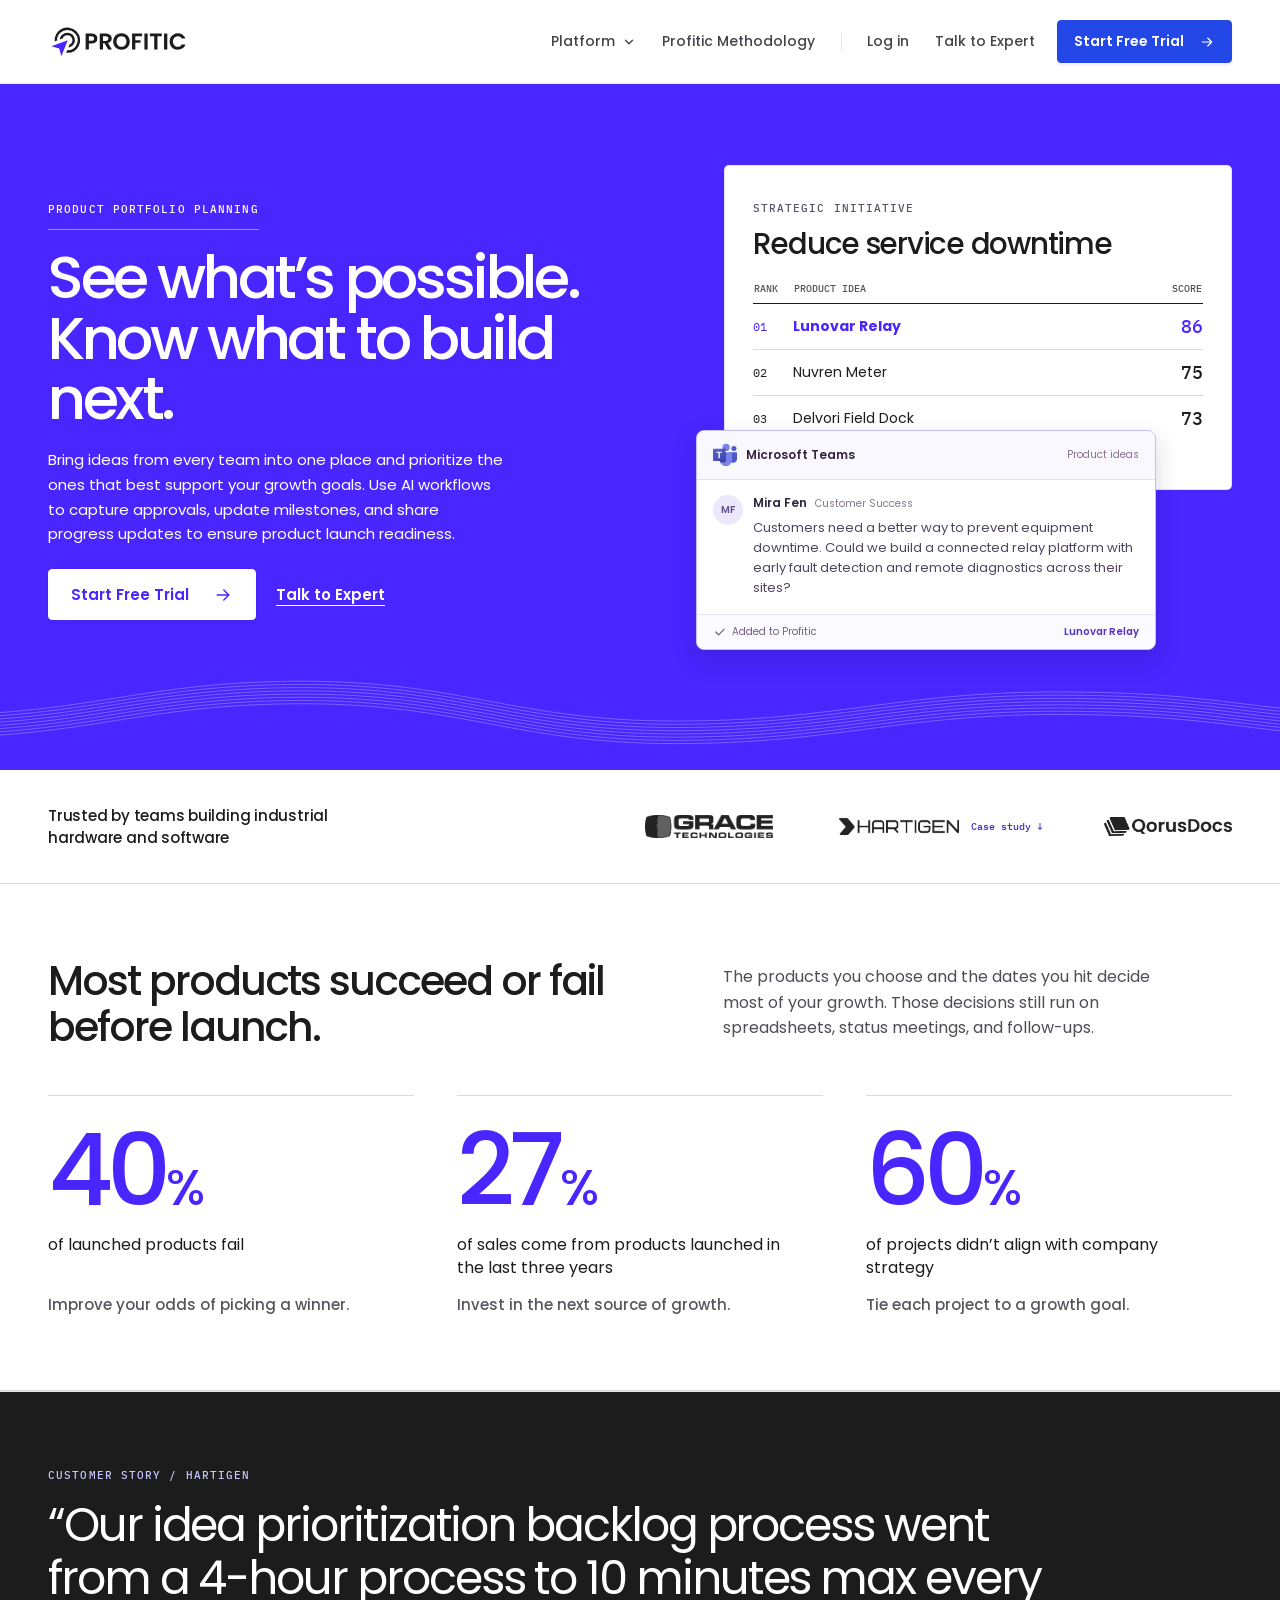
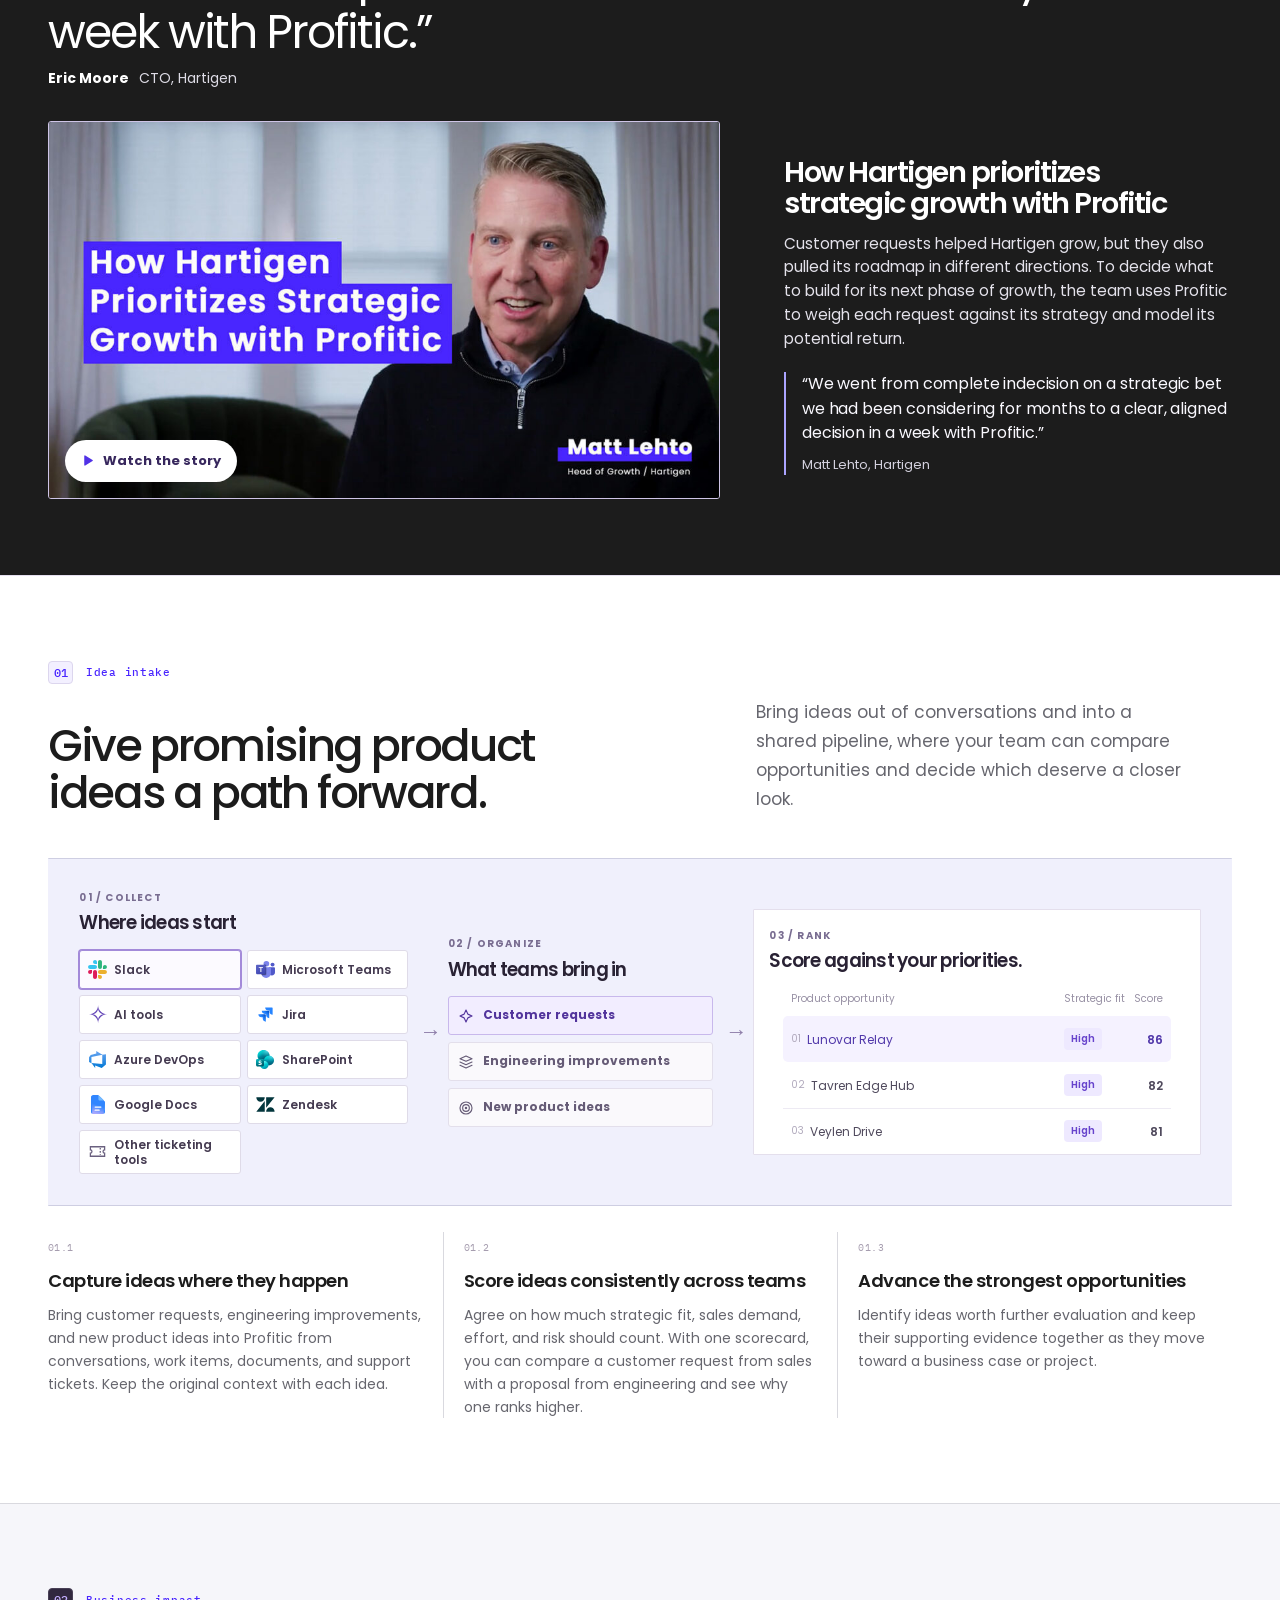
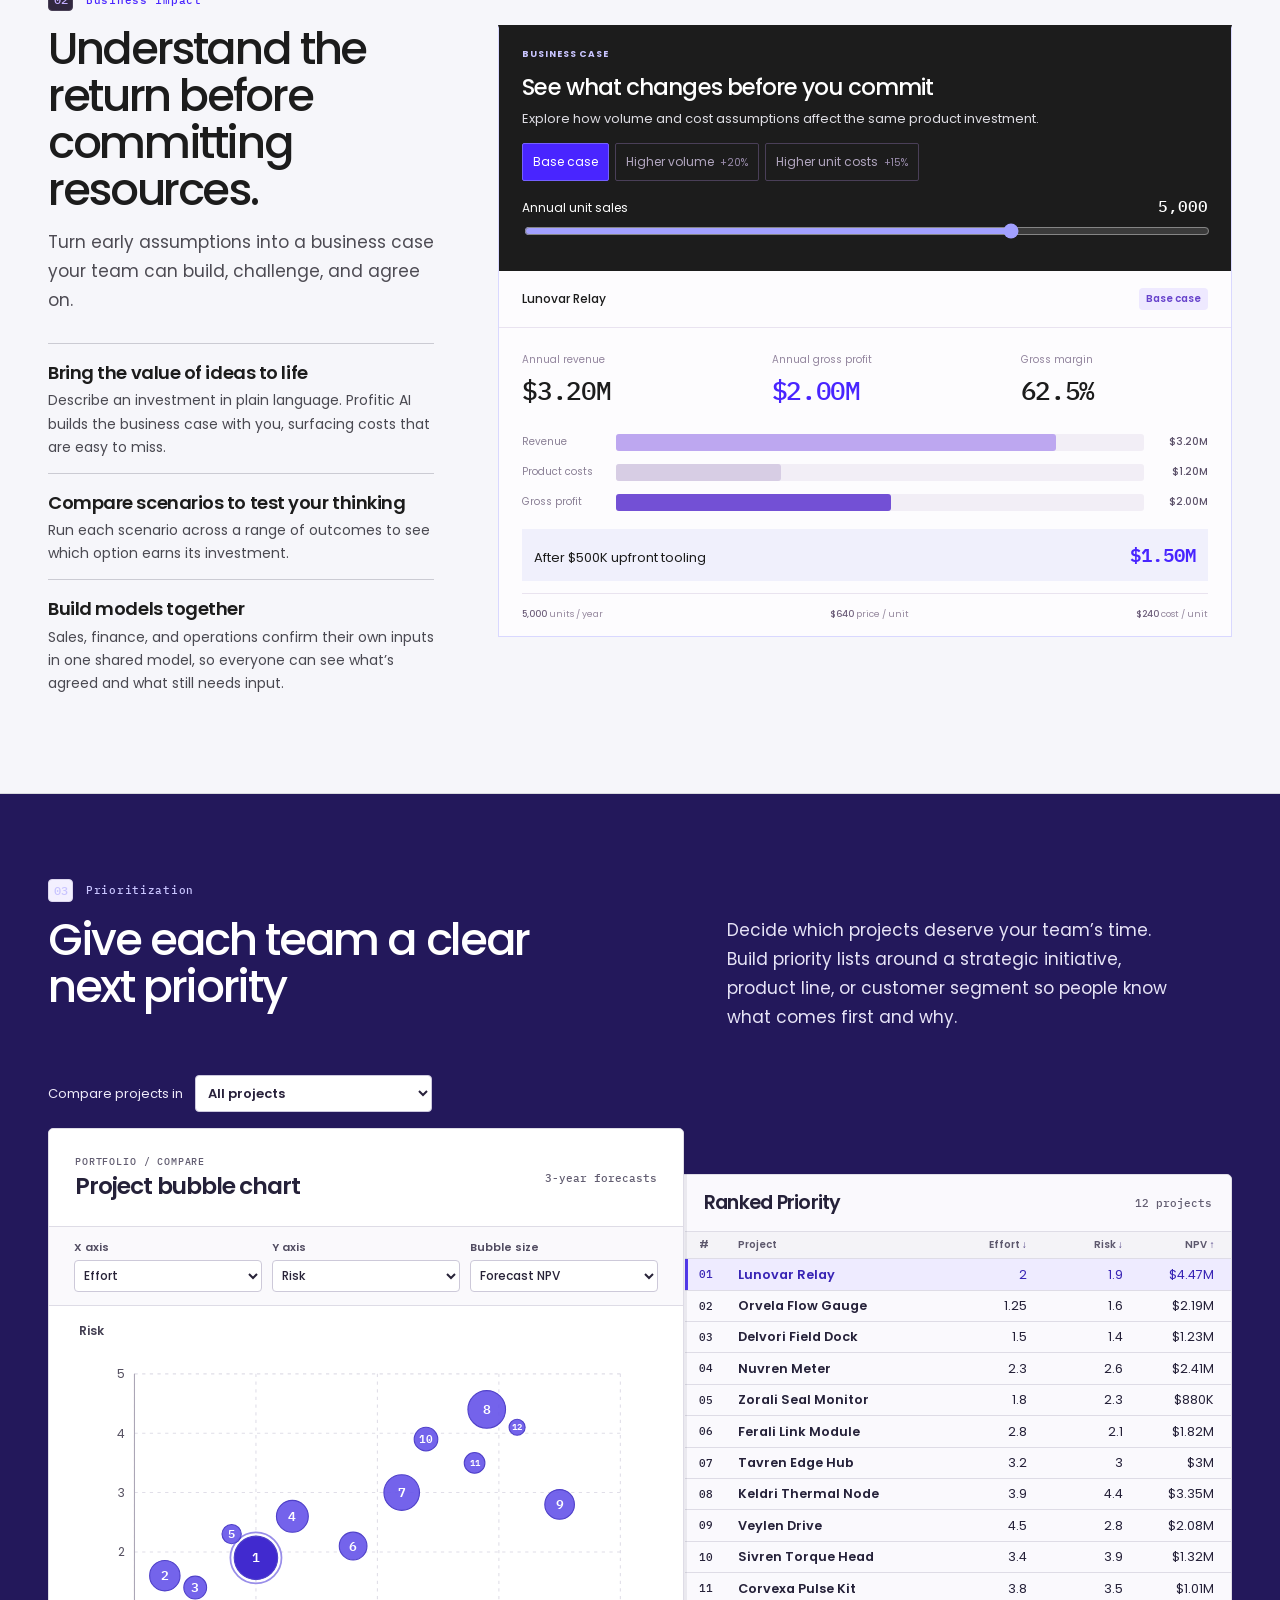
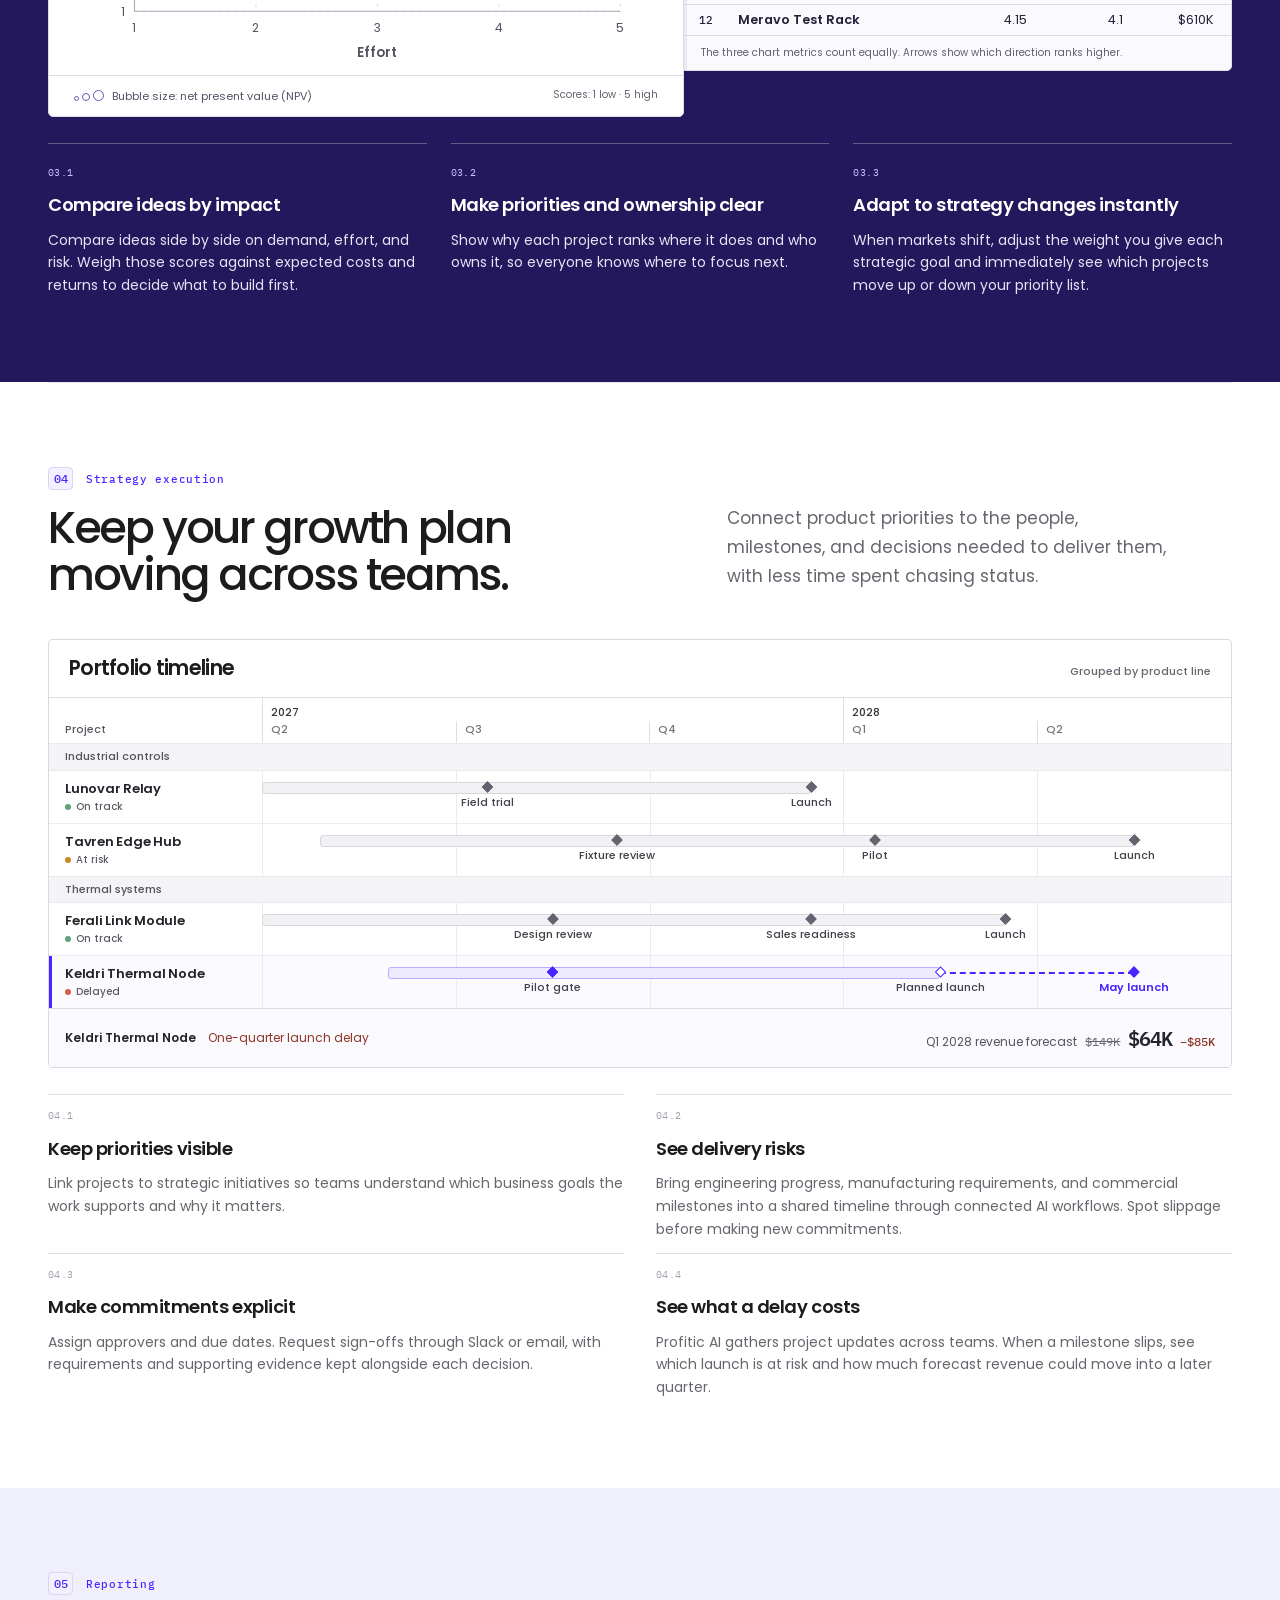
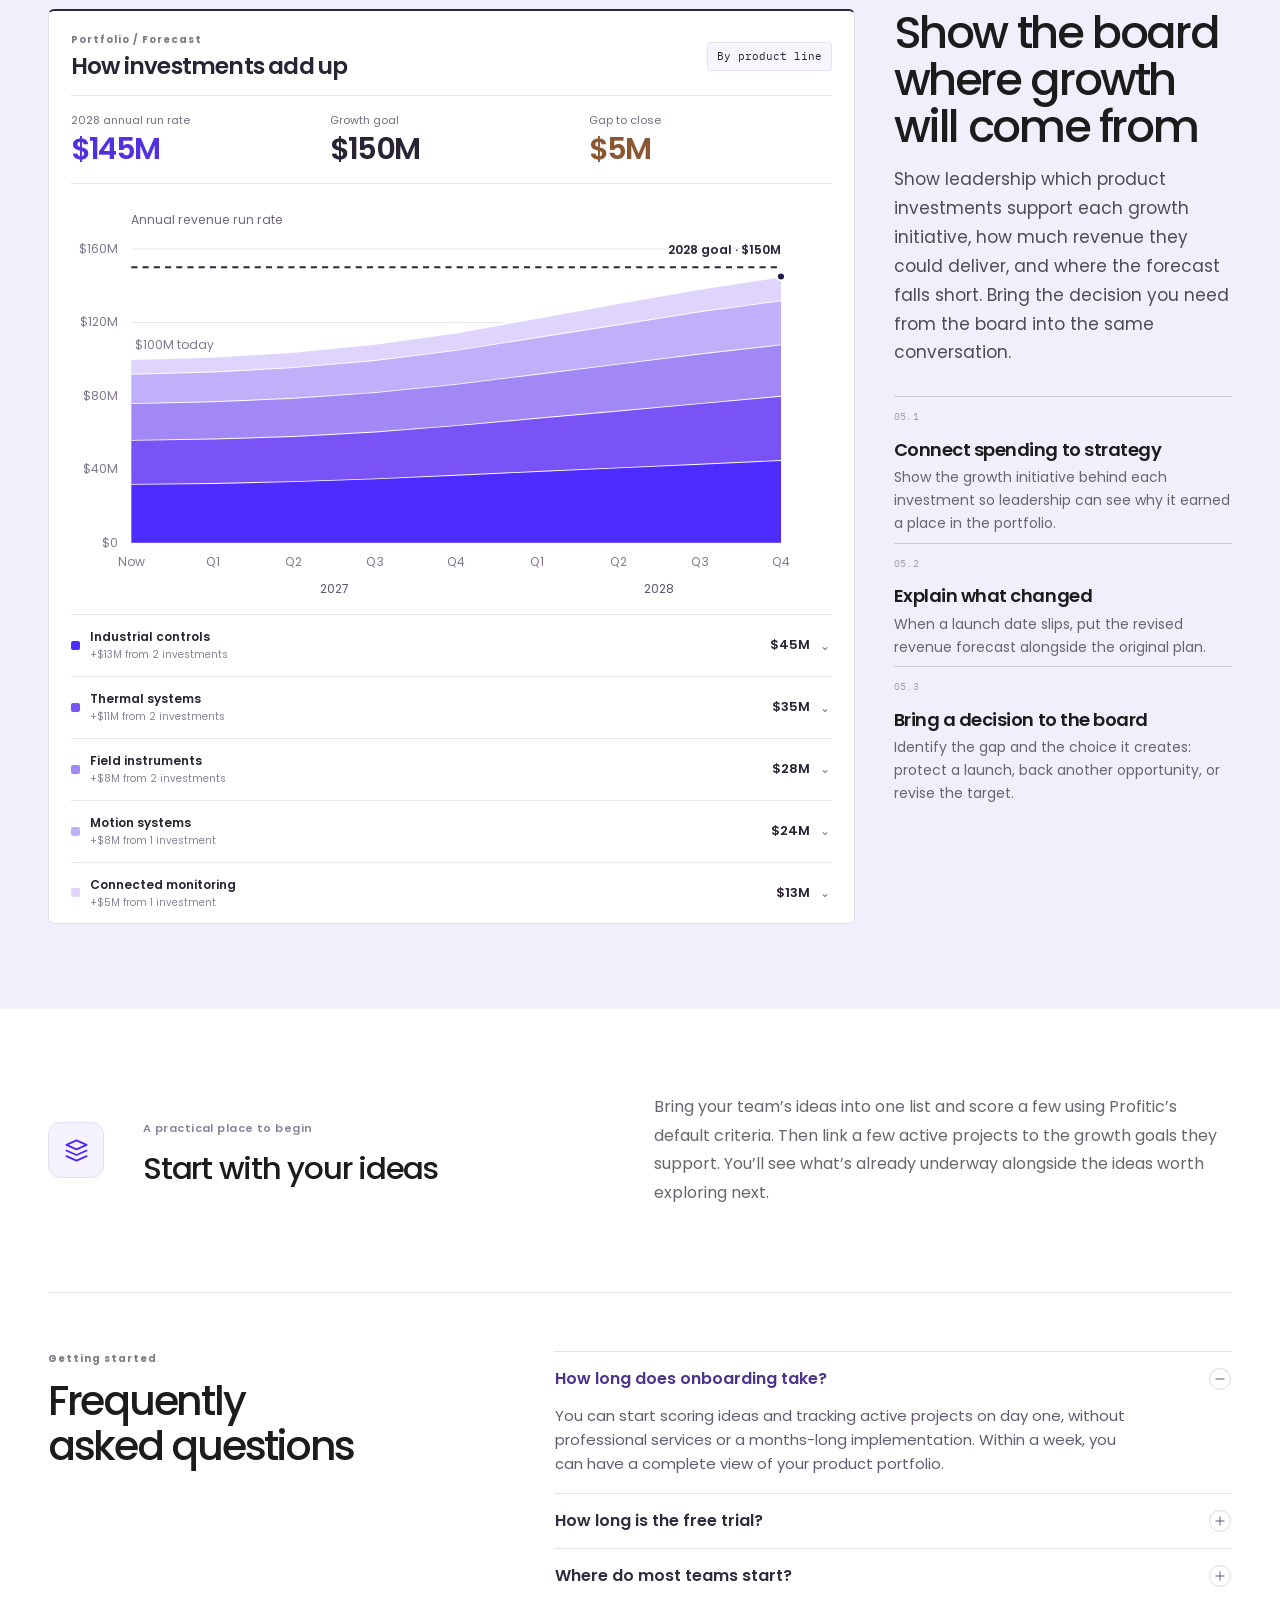
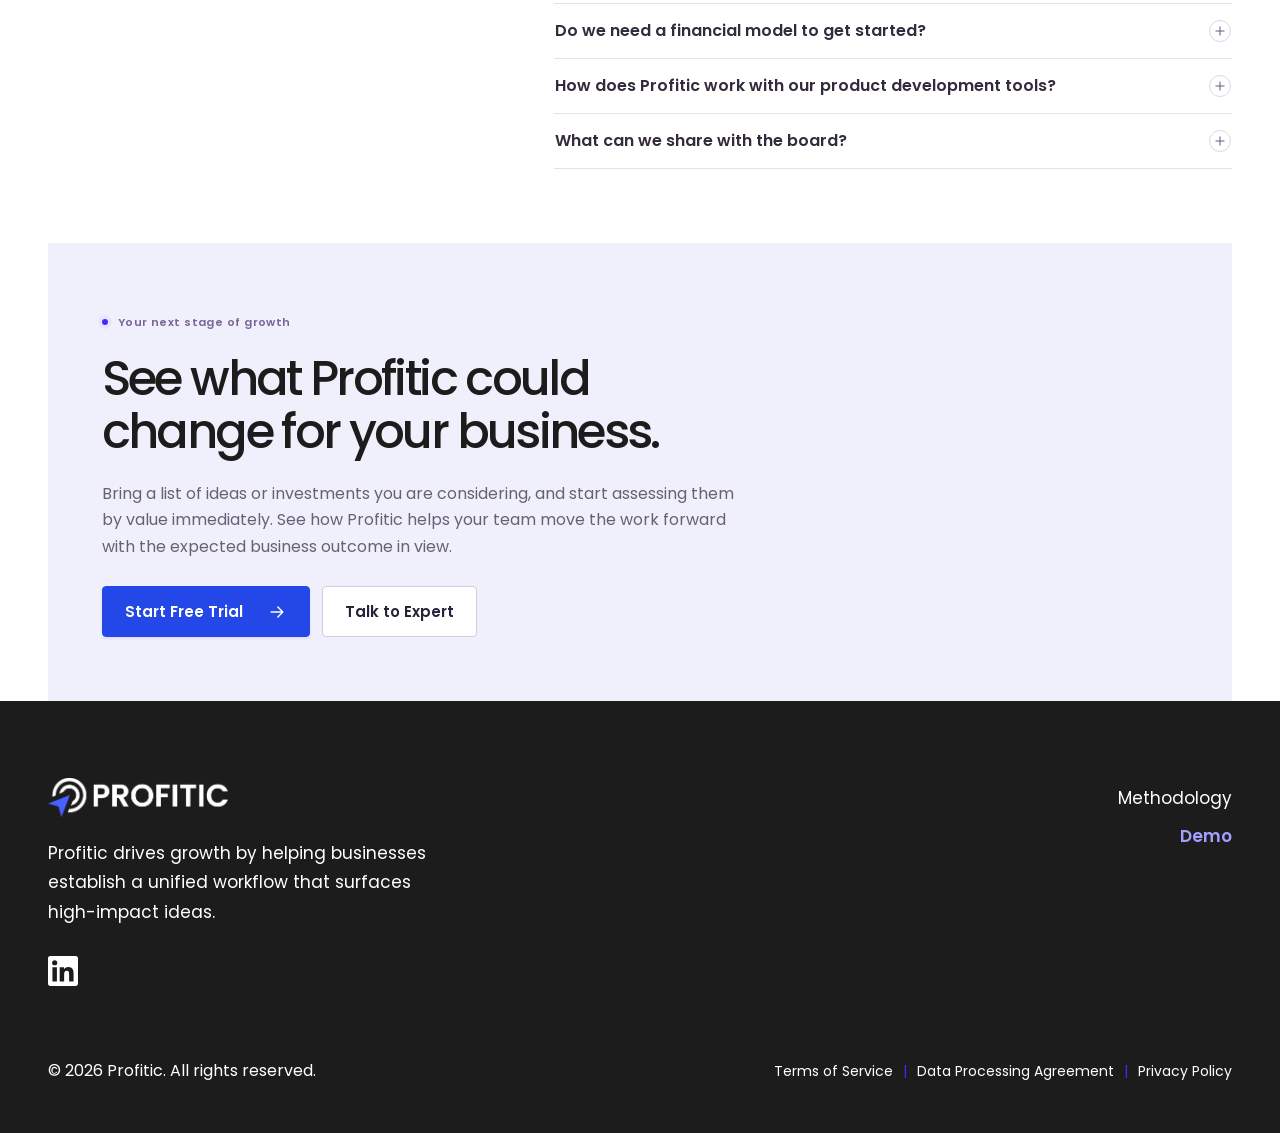
==== index.html @ f6b6a2c7 "Initial commit" ====
<!doctype html>
<html lang="en">
<head>
<meta charset="utf-8">
<script>document.documentElement.classList.add("js")</script>
<meta name="viewport" content="width=device-width, initial-scale=1">
<meta name="theme-color" content="#4925ff">
<title>Profitic — Turn product strategy into profitable growth</title>
<meta name="description" content="Make your product operations self-driving so you can focus on growth. Connect ideas, financial decisions, and execution with Profitic.">
<link rel="canonical" href="https://profitic.com/">
<meta name="robots" content="index, follow, max-image-preview:large">
<meta property="og:locale" content="en_US">
<meta property="og:type" content="website">
<meta property="og:site_name" content="Profitic">
<meta property="og:title" content="Profitic — Turn product strategy into profitable growth">
<meta property="og:description" content="Make your product operations self-driving so you can focus on growth. Connect ideas, financial decisions, and execution with Profitic.">
<meta property="og:url" content="https://profitic.com/">
<meta property="og:image" content="https://profitic.com/assets/img/hartigen-story.jpg">
<meta name="twitter:card" content="summary_large_image">
<meta name="twitter:title" content="Profitic — Turn product strategy into profitable growth">
<meta name="twitter:description" content="Make your product operations self-driving so you can focus on growth. Connect ideas, financial decisions, and execution with Profitic.">
<meta name="twitter:image" content="https://profitic.com/assets/img/hartigen-story.jpg">
<meta property="og:image:alt" content="Profitic">
<link rel="icon" type="image/svg+xml" href="assets/img/favicon.svg">
<link rel="apple-touch-icon" href="assets/img/favicon.png">
<link rel="preconnect" href="https://fonts.googleapis.com">
<link rel="preconnect" href="https://fonts.gstatic.com" crossorigin>
<link href="https://fonts.googleapis.com/css2?family=IBM+Plex+Mono:wght@400;500&family=Poppins:wght@400;500;600&display=swap" rel="stylesheet">
<link rel="stylesheet" href="assets/css/style.css?v=006ca902">
<script type="application/ld+json">{"@context": "https://schema.org", "@graph": [{"@type": "Organization", "@id": "https://profitic.com/#organization", "name": "Profitic", "legalName": "Profitic, Inc.", "url": "https://profitic.com/", "logo": "https://profitic.com/assets/img/logo-profitic.svg", "email": "privacy@profitic.com", "description": "Profitic is a product portfolio planning platform that helps teams collect ideas, score them, model their business case, prioritize what to build, and track execution against growth goals.", "address": {"@type": "PostalAddress", "streetAddress": "3420 W. Lake Sammamish Pkwy SE", "addressLocality": "Bellevue", "addressRegion": "WA", "postalCode": "98008", "addressCountry": "US"}, "sameAs": ["https://www.linkedin.com/company/profitic-ai/"]}, {"@type": "WebSite", "@id": "https://profitic.com/#website", "url": "https://profitic.com/", "name": "Profitic", "publisher": {"@id": "https://profitic.com/#organization"}, "inLanguage": "en-US"}, {"@type": "WebPage", "@id": "https://profitic.com/#webpage", "url": "https://profitic.com/", "name": "Profitic — Turn product strategy into profitable growth", "description": "Make your product operations self-driving so you can focus on growth. Connect ideas, financial decisions, and execution with Profitic.", "isPartOf": {"@id": "https://profitic.com/#website"}, "about": {"@id": "https://profitic.com/#organization"}, "inLanguage": "en-US"}, {"@type": "SoftwareApplication", "@id": "https://profitic.com/#software", "name": "Profitic", "applicationCategory": "BusinessApplication", "applicationSubCategory": "Product portfolio management", "operatingSystem": "Web", "url": "https://profitic.com/", "publisher": {"@id": "https://profitic.com/#organization"}, "description": "Make your product operations self-driving so you can focus on growth. Connect ideas, financial decisions, and execution with Profitic.", "featureList": ["Idea collection", "Value modeling", "Project prioritization", "Product execution", "Portfolio management", "Leadership reporting"], "offers": {"@type": "Offer", "price": "0", "priceCurrency": "USD", "description": "30-day free trial"}}, {"@type": "FAQPage", "mainEntity": [{"@type": "Question", "name": "Industrial controls+$13M from 2 investments$45M⌄Existing business$32MLunovar Relay+$6MTavren Edge Hub+$7MThermal systems+$11M from 2 investments$35M⌄Existing business$24MFerali Link Module+$6MKeldri Thermal Node+$5MField instruments+$8M from 2 investments$28M⌄Existing business$20MNuvren Meter+$5MDelvori Field Dock+$3MMotion systems+$8M from 1 investment$24M⌄Existing business$16MVeylen Drive+$8MConnected monitoring+$5M from 1 investment$13M⌄Existing business$8MCorvexa Pulse Kit+$5M\n\n    \n\n    A practical place to beginStart with your ideasBring your team’s ideas into one list and score a few using Profitic’s default criteria. Then link a few active projects to the growth goals they support. You’ll see what’s already underway alongside the ideas worth exploring next.\n\n    Getting startedFrequently asked questionsHow long does onboarding take?", "acceptedAnswer": {"@type": "Answer", "text": "You can start scoring ideas and tracking active projects on day one, without professional services or a months-long implementation. Within a week, you can have a complete view of your product portfolio."}}, {"@type": "Question", "name": "How long is the free trial?", "acceptedAnswer": {"@type": "Answer", "text": "You can try Profitic free for 30 days."}}, {"@type": "Question", "name": "Where do most teams start?", "acceptedAnswer": {"@type": "Answer", "text": "Most teams import their existing ideas and agree on a few criteria, such as strategic fit, customer demand, and effort. They score each idea against those criteria to decide which ones to explore first."}}, {"@type": "Question", "name": "Do we need a financial model to get started?", "acceptedAnswer": {"@type": "Answer", "text": "No. Start with an idea or an active project. When you’re ready to assess the return, give Profitic AI your estimates for sales volume, price, and costs, then test how the outcome changes."}}, {"@type": "Question", "name": "How does Profitic work with our product development tools?", "acceptedAnswer": {"@type": "Answer", "text": "Profitic is the strategic alignment layer across teams. It gives you one place to agree on what to build, what return to expect, and what it will take to launch. Teams do the work in their existing tools, like Jira or Azure DevOps. Profitic AI brings milestone updates back into the plan so everyone can see what’s on track and where a delay could affect growth."}}, {"@type": "Question", "name": "What can we share with the board?", "acceptedAnswer": {"@type": "Answer", "text": "Show which investments support each growth initiative, their forecast contribution, and how that compares with the target. If a launch slips, you can explain what changed and which decision needs leadership’s attention."}}]}]}</script>

<script type="text/javascript" id="hs-script-loader" async defer src="https://js-na2.hs-scripts.com/242087374.js"></script>
<style>
/* Homepage: page-specific styles (product mockups and section layouts) */
.hero-description{font-size:18px;line-height:1.7;color:var(--muted);max-width:750px;margin:27px auto 0;text-wrap:pretty}
.pill{display:inline-flex;align-items:center;justify-content:center;gap:6px;font-size:10px;font-weight:550;line-height:1.4;padding:4px 7px;border-radius:4px;white-space:nowrap}
.pill-violet{background:#eee9ff;color:#6743cc}
.score{display:flex;gap:2px;align-items:center}
.score i{width:3px;height:9px;border-radius:1px;background:#8b72ef}
.score b{font-size:9px;font-weight:500;margin-left:4px}
.intake-visual{display:grid;grid-template-columns:34% 66%;padding:32px;gap:0;align-items:center;background:radial-gradient(ellipse at 17% 60%,#ede8fd,transparent 56%),#f5f4f8}
.idea-table-panel{background:#fff;border:1px solid #e4dfec;border-radius:9px;box-shadow:var(--shadow);overflow:hidden}
.panel-heading{padding:24px;display:flex;align-items:center;justify-content:space-between;gap:12px}
.panel-heading h3{font-size:18px;letter-spacing:-.03em;font-weight:550;margin-top:8px}
.idea-table{margin:0 20px}
.idea-row{display:grid;grid-template-columns:minmax(0,1fr) 100px 42px;align-items:center;gap:15px;border-top:1px solid #edeaf3;min-height:53px;padding:0 12px;font-size:12px;color:#504a5d}
.idea-row>span:first-child{display:flex;align-items:center;gap:11px}
.idea-row strong{text-align:right;font-size:12px;font-weight:600}
.idea-id{color:#b1aabd;font-size:10px}
.idea-row.selected{background:#f5f2ff;border-radius:5px;color:#5138aa;border-color:transparent}
.idea-row.selected+.idea-row{border-color:transparent}
.table-header{min-height:38px;border:0;font-size:10px;color:#9790a4}
.table-header>span:last-child{text-align:right}
.timeline{padding:0 22px}
.business-section{background:#1d1d23;color:#f7f6fc;padding:90px 0 94px;position:relative}
.business-section .eyebrow{color:#ddd5f2}
.business-section .section-number{background:#31283f;border-color:#494056;color:#c4afff}
.business-section .section-intro>p{color:#aaa6b4}
.business-section .section-title{max-width:600px}
.business-visual{display:grid;grid-template-columns:330px minmax(0,1fr);border-radius:12px;overflow:hidden;border:1px solid #393440;background:#242329}
.model-controls{padding:30px;background:linear-gradient(125deg,#30283d,#27242d)}
.model-controls .mini-label{color:#a79abf;font-size:9px}
.model-controls h3{font-size:25px;font-weight:500;letter-spacing:-.04em;line-height:1.2;margin-top:12px}
.model-controls>p{font-size:12px;line-height:1.7;color:#a59aae;margin-top:13px}
.scenario-options{display:flex;flex-direction:column;gap:6px;margin-top:21px}
.scenario-button{display:flex;align-items:center;justify-content:space-between;text-align:left;background:transparent;color:#b1a6bf;border:1px solid #4a3f58;padding:9px 11px;font-size:11px;border-radius:5px;transition:background .2s,border .2s}
.scenario-button small{font-size:10px;color:#9b8dad;margin-left:3px}
.scenario-button:hover{background:#40354d;border-color:#806c9f}
.scenario-button.active{color:#fff;background:#48336b;border-color:#8064ac}
.scenario-button.active small{color:#cec0e5}
.scenario-radio{width:10px;height:10px;border:1px solid #766586;border-radius:50%}
.scenario-button.active .scenario-radio{border:3px solid #c2a5ff;background:#684594}
.model-results{background:#fdfcfe;color:var(--ink);margin:18px 18px 18px 0;border:1px solid #d9d2e4;border-radius:8px;overflow:hidden}
.model-result-heading{display:flex;justify-content:space-between;gap:10px;align-items:center;padding:17px 23px;border-bottom:1px solid #e9e3f0;font-size:12px;font-weight:500}
.model-metrics{display:grid;grid-template-columns:1fr 1fr .8fr;margin:24px 23px 19px;gap:15px}
.model-metrics>div>span{display:block;font-size:10px;color:#93859e;margin-bottom:8px}
.model-metrics strong{font-weight:500;font-size:28px;letter-spacing:-.05em;line-height:1.1}
.model-metrics>div:nth-child(2) strong{color:var(--violet)}
.financial-bars{padding:0 23px;margin:25px 0 18px}
.financial-bar-row{display:grid;grid-template-columns:82px minmax(0,1fr) 52px;align-items:center;gap:12px;font-size:10px;color:#8b8096;margin:13px 0}
.financial-bar-row>strong{font-weight:500;text-align:right;font-size:10px;color:#5c516a}
.financial-track{height:17px;border-radius:3px;background:#f2eef6}
.financial-fill{height:100%;border-radius:3px;transition:width .45s ease}
.revenue-fill{background:#bda7f0}
.cost-fill{background:#d7cde4}
.profit-fill{background:#7350d5}
.model-assumptions{margin:0 23px;border-top:1px solid #e9e3ef;padding-top:13px;display:flex;justify-content:space-between;gap:8px;font-size:9px;color:#94879d}
.model-assumptions b{font-weight:500;color:#6d5e7a}
.business-section .capability-grid article{border-color:#45404d}
.business-section .capability-index{color:#89818f}
.business-section .capability-grid p{color:#aaa6b4}
.business-section .capability-grid h3{color:#ebe6f4}
@media(max-width:1100px){
  .intake-visual{grid-template-columns:33% 67%;padding:25px}
  .idea-row{grid-template-columns:minmax(0,1fr) 78px 30px;gap:10px;font-size:11px}
  .business-visual{grid-template-columns:290px minmax(0,1fr)}
  .model-controls{padding:26px}
  .model-metrics strong{font-size:25px}
}
@media(max-width:850px){
  .hero-description{font-size:16px;max-width:620px}
  .score b{display:none}
  .intake-visual{grid-template-columns:1fr;padding:24px}
  .panel-heading h3{font-size:19px}
  .idea-row{grid-template-columns:minmax(0,1fr) 100px 50px;font-size:12px}
  .timeline{padding-inline:15px}
  .business-section{padding:65px 0}
  .business-visual{grid-template-columns:240px minmax(0,1fr)}
  .model-controls{padding:23px 20px}
  .model-controls h3{font-size:23px}
  .model-results{margin:15px 15px 15px 0}
  .model-result-heading{padding:16px;font-size:11px}
  .model-metrics{margin:25px 16px 18px;grid-template-columns:repeat(2,1fr);row-gap:17px}
  .model-metrics>div:last-child{grid-column:1/-1;display:flex;align-items:center;gap:12px}
  .model-metrics>div:last-child>span{margin:0}
  .model-metrics>div:last-child>strong{font-size:17px}
  .financial-bars{padding-inline:16px;margin:18px 0}
  .financial-bar-row{grid-template-columns:60px minmax(0,1fr) 43px;gap:8px;font-size:8px}
  .financial-bar-row>strong{font-size:9px}
  .model-assumptions{margin-inline:16px;font-size:8px;flex-wrap:wrap;justify-content:flex-start;gap:5px 14px}
}
@media(max-width:650px){
  .hero-description{font-size:15px;line-height:1.75;margin-top:23px}
  .score b{display:block}
  .intake-visual{padding:13px}
  .panel-heading{padding:18px 14px}
  .panel-heading .mini-label{font-size:8px}
  .panel-heading h3{font-size:15px;max-width:210px;line-height:1.25;margin-top:7px}
  .idea-table{margin:0 8px}
  .idea-row{grid-template-columns:minmax(0,1fr) 55px 24px;gap:6px;padding:0 6px;font-size:9px;min-height:43px}
  .idea-row>span:first-child{gap:6px}
  .idea-id{font-size:8px}
  .idea-row .pill{font-size:8px;padding:3px 5px}
  .idea-row strong{font-size:10px}
  .table-header{font-size:8px;min-height:29px}
  .business-section{padding:55px 0}
  .business-visual{grid-template-columns:1fr}
  .model-controls{padding:23px 22px 18px}
  .model-controls h3{font-size:24px}
  .model-controls h3 br{display:none}
  .model-controls>p{font-size:12px;max-width:350px;margin-top:10px}
  .scenario-options{flex-direction:row;gap:6px;margin-top:18px}
  .scenario-button{font-size:9px;padding:8px 9px;flex:1;line-height:1.55;gap:5px}
  .scenario-button small{font-size:8px;display:block;margin:0}
  .scenario-radio{flex-shrink:0}
  .model-results{margin:0 12px 13px}
  .model-metrics{grid-template-columns:1fr 1fr .8fr;gap:8px;margin:20px 16px}
  .model-metrics strong{font-size:24px}
  .model-metrics>div>span{font-size:8px;margin-bottom:8px}
  .model-metrics>div:last-child{grid-column:auto;display:block}
  .model-metrics>div:last-child>span{margin-bottom:8px}
  .model-metrics>div:last-child>strong{font-size:24px}
  .financial-bar-row{grid-template-columns:64px minmax(0,1fr) 46px;gap:8px;font-size:9px}
  .model-assumptions{font-size:8px;justify-content:space-between;gap:5px}
}
@media(max-width:650px){
  .hero-description{font-size:16px}
}
.evidence-section{margin-top:80px;padding:80px 0 70px;background:#17171c;color:#f7f6fb}
.evidence-heading{display:grid;grid-template-columns:minmax(0,1.2fr) minmax(0,1fr);gap:90px;align-items:start}
.evidence-heading h2{font-size:clamp(2.25rem,3.8vw,3rem);line-height:1.12;font-weight:500;letter-spacing:-.05em;text-wrap:pretty;max-width:620px}
.evidence-heading h2 span{color:#bfa9ff}
.evidence-intro{max-width:470px;padding-bottom:3px}
.evidence-intro>p{font-size:1.125rem;line-height:1.75;color:#e0dbe9}
.evidence-intro>p+p{margin-top:17px;font-size:1rem;color:#bfa9ff}
.evidence-stats{display:grid;grid-template-columns:repeat(3,minmax(0,1fr));column-gap:40px;row-gap:23px;margin-top:45px}
.evidence-column{display:grid;grid-template-rows:minmax(155px,auto) minmax(54px,auto) 1fr;gap:23px;border-top:1px solid #423c4d;padding-top:24px}
.evidence-figure strong{display:block;font-size:3.5rem;line-height:1.1;letter-spacing:-.045em;font-weight:500;white-space:nowrap}
.evidence-figure strong>span{font-size:.72em;letter-spacing:-.02em;margin-left:1px}
.evidence-unit{font-size:.9375rem;line-height:1.65;color:#b3adbe;margin-top:12px;max-width:355px}
.evidence-column>h3{font-size:1.25rem;line-height:1.35;letter-spacing:-.025em;font-weight:500;color:#f3f0f9;max-width:300px}
@supports(grid-template-rows:subgrid){
  .evidence-column{grid-template-rows:subgrid;grid-row:span 3}
}
@media(max-width:1100px){
  .evidence-heading{gap:50px}
  .evidence-stats{column-gap:28px}
  .evidence-column>h3{font-size:1.125rem}
  .evidence-unit{font-size:.875rem}
}
@media(max-width:850px){
  .evidence-section{margin-top:60px;padding:65px 0 60px}
  .evidence-heading{grid-template-columns:1fr;gap:20px}
  .evidence-heading h2{max-width:650px;font-size:2.625rem}
  .evidence-intro{max-width:650px}
  .evidence-intro>p{font-size:1rem}
  .evidence-stats{column-gap:24px;margin-top:32px}
  .evidence-figure strong{font-size:3rem}
}
@media(max-width:650px){
  .evidence-section{margin-top:45px;padding:48px 0}
  .evidence-heading h2{font-size:2.125rem;letter-spacing:-.045em}
  .evidence-heading{gap:18px}
  .evidence-stats{grid-template-columns:1fr;gap:29px;margin-top:29px}
  .evidence-column{display:block;grid-row:auto;padding-top:22px}
  .evidence-figure{display:grid;grid-template-columns:120px minmax(0,1fr);gap:18px;align-items:start}
  .evidence-figure strong{font-size:3rem;line-height:1.1}
  .evidence-unit{margin-top:0;font-size:.875rem}
  .evidence-column>h3{font-size:1.25rem;margin-top:22px;max-width:none}
}
@media(max-width:380px){
  .evidence-figure{grid-template-columns:1fr;gap:10px}
}
.if-funnel{display:grid;grid-template-columns:minmax(0,1.05fr) 16px minmax(0,.85fr) 16px minmax(0,1.43fr);gap:12px;align-items:center;padding:27px;background:radial-gradient(ellipse at 15% 40%,#efebfc,transparent 62%),#f6f5f9}
.if-funnel .mini-label{color:#796d91;font-size:10px;letter-spacing:.12em}
.if-stage{min-width:0}
.if-stage h3,.if-funnel .panel-heading h3{font-size:clamp(17px,1.45vw,21px);font-weight:580;letter-spacing:-.04em;margin:6px 0 16px;color:#292234;line-height:1.16}
.if-funnel .panel-heading h3{margin:6px 0 0}
.if-tools{display:grid;grid-template-columns:repeat(2,minmax(0,1fr));gap:6px}
.if-tool{display:flex;align-items:center;gap:7px;min-height:39px;padding:6px 8px;text-align:left;border:1px solid #dfdbe8;background:#fff;border-radius:7px;color:#443a50;font-size:12px;font-weight:550;line-height:1.25}
.if-tool:hover{border-color:#b7a6d6}
.if-tool[aria-pressed=true]{background:#fcfaff;border-color:#a38ad9;box-shadow:0 0 0 1px #a38ad9}
.if-tool img,.if-tool .if-ticket{flex:0 0 auto;object-fit:contain;width:19px;height:19px}
.if-tool .if-glyph{width:19px;flex:0 0 19px;color:#6345b7;font-size:24px;line-height:19px;text-align:center}
.if-ticket{color:#6a607f}
.if-arrow{font-size:22px;color:#8e7ea9;text-align:center}
.if-types ul{margin:0;padding:0;list-style:none;display:grid;gap:7px}
.if-types li{display:flex;align-items:flex-start;gap:9px;padding:10px 9px;border-radius:7px;border:1px solid #e3dfeb;background:#faf9fc;color:#655b76}
.if-types li.if-active{background:#f2edff;border-color:#c8b8ec;color:#52349c}
.if-types li .icon{width:16px;height:16px;flex:0 0 16px;margin-top:1px}
.if-types li div{display:grid;gap:2px}
.if-types li strong{font-size:12px;line-height:1.3;font-weight:620}
.if-types li small{font-size:11px;line-height:1.35;color:#736882}
.if-funnel .idea-table-panel{min-width:0}
.if-funnel .panel-heading{padding:18px 15px 11px}
.if-funnel .idea-table{padding:0 9px}
.if-funnel .idea-row{grid-template-columns:minmax(0,1fr) 62px 30px;gap:7px;padding:0 8px;font-size:12px;min-height:46px}
.if-funnel .idea-row>span:first-child{gap:6px}
.if-funnel .table-header{font-size:10px;min-height:33px}
@media(max-width:1030px){
  .if-funnel{grid-template-columns:minmax(0,1fr) 12px minmax(0,.82fr) 12px minmax(0,1.15fr);gap:7px;padding:16px}
  .if-tool{font-size:11px;padding:5px;gap:5px}
  .if-types li{padding:8px;gap:6px}
  .if-funnel .idea-row{font-size:11px;grid-template-columns:minmax(0,1fr) 43px 24px;gap:4px}
  .if-funnel .panel-heading{padding:14px 10px}
}
@media(max-width:850px){
  .if-funnel{grid-template-columns:minmax(0,1fr) 20px minmax(0,1fr);align-items:start;gap:13px;padding:18px}
  .if-funnel>.if-arrow{align-self:center}
  .if-funnel>.if-arrow:nth-of-type(2){display:none}
  .if-funnel .idea-table-panel{grid-column:1/-1}
  .if-funnel .idea-row{grid-template-columns:minmax(0,1fr) 80px 35px}
  .if-tool{font-size:12px}
  .if-types li{padding:10px}
  .if-types li strong{font-size:13px}
}
@media(max-width:540px){
  .if-funnel{display:flex;flex-direction:column;gap:0;padding:16px 12px;align-items:stretch}
  .if-funnel .if-arrow,.if-funnel>.if-arrow:nth-of-type(2){display:block;transform:rotate(90deg);align-self:center;line-height:1.3;color:#8e7ea9}
  .if-stage h3{margin-bottom:11px}
  .if-tools{grid-template-columns:repeat(3,minmax(0,1fr));gap:5px}
  .if-tool{min-height:41px;padding:4px 5px;gap:5px;font-size:10.5px}
  .if-tool img,.if-tool .if-ticket,.if-tool .if-glyph{width:16px;flex-basis:16px}
  .if-types ul{gap:5px}
  .if-types li{padding:7px 9px}
  .if-types li div{display:flex;align-items:baseline;gap:7px;flex-wrap:wrap}
  .if-types li strong{font-size:12px}
  .if-types li small{font-size:10px}
  .if-funnel .idea-row{grid-template-columns:minmax(0,1fr) 58px 28px}
}
.br37 :is(summary,button):focus-visible{outline:2px solid #7153d8;outline-offset:3px}
.br37{color:#2c2536;line-height:1.45}
.br37 [hidden]{display:none!important}
.br37{border:1px solid #dfdae7;background:#fff}
.br37 h4{font-size:16px;color:#392b47;letter-spacing:-.02em;line-height:1.3;margin:0 0 4px}
@media(max-width:640px){
  .br37 h4{font-size:15px}
}
.hs41{background:#f5f2fb;border-block:1px solid #e5dfef;padding:clamp(40px,6vw,83px) 0;scroll-margin-top:78px}
.hs41-grid{display:grid;grid-template-columns:minmax(0,.87fr) minmax(0,1.15fr);gap:clamp(28px,5.3vw,76px);align-items:center}
.hs41-copy,.hs41-watch{min-width:0}
.hs41 h2{font-size:clamp(30px,3.25vw,47px);line-height:1.07;font-weight:580;letter-spacing:-.052em;color:#261d33;margin:20px 0 16px;text-wrap:balance}
.hs41-copy>p{margin:0;color:#51485d;font-size:clamp(15px,1.2vw,17px);line-height:1.55}
.hs41-quote{margin:23px 0 0;padding-left:17px;border-left:3px solid #8a6ce9}
.hs41-quote blockquote{color:#32263e;line-height:1.43;letter-spacing:-.018em;font-size:clamp(17px,1.42vw,21px);margin:0}
.hs41-quote figcaption{display:flex;gap:5px 10px;align-items:baseline;flex-wrap:wrap;margin-top:10px;font-size:12px;line-height:1.4;color:#62576e}
.hs41-quote strong{font-weight:660;color:#32263e}
.hs41-screen{position:relative;aspect-ratio:16/9;overflow:hidden;border:1px solid #cec4e6;border-radius:13px;background:#19151e}
.hs41-screen iframe,.hs41-play,.hs41-play>img{display:block;width:100%;height:100%;border:0}
.hs41-play img{object-fit:cover}
.hs41-badge{position:absolute;left:16px;bottom:16px;display:inline-flex;align-items:center;gap:9px;border-radius:100px;background:#fff;color:#37275d;padding:10px 16px;font-size:13px;font-weight:650;box-shadow:0 2px 12px #21162d22}
.hs41-badge svg{width:13px;height:13px;color:#5132e6}
.hs41-play:hover .hs41-badge{background:#eeebff}
.hs41-play:focus-visible{outline:4px solid #6840f0;outline-offset:-4px}
@media(max-width:780px){
  .hs41-grid{grid-template-columns:1fr;gap:24px}
  .hs41 h2{max-width:22em}
  .hs41-watch{width:100%}
  .hs41-badge{bottom:10px;left:10px;padding:8px 12px;font-size:12px}
}
.evidence-figure.stat-source{display:block;text-decoration:none;color:inherit;border-radius:3px}
.stat-source:is(:hover,:focus-visible) .evidence-unit{text-decoration:underline;text-underline-offset:3px}
.stat-source:focus-visible{outline:2px solid #c7b1ff;outline-offset:5px}
@media(max-width:650px){
  .evidence-figure.stat-source{display:grid}
}
.hero68{position:relative;isolation:isolate;overflow:hidden;color:#fff;background:var(--blue68)}
.hero68-layout{display:grid;grid-template-columns:minmax(0,1.06fr) minmax(0,.94fr);align-items:center;gap:clamp(35px,5vw,84px);padding-block:clamp(56px,6.3vw,94px)}
.hero68-copy{position:relative;z-index:1}
.hero68-kicker,.ledger68 .micro,.story68-lead>.mini-label{font:500 11px/1.4 var(--mono68);text-transform:uppercase;letter-spacing:.10em}
.hero68-kicker{display:inline-block;border-bottom:1px solid #ffffff75;padding-bottom:12px}
.hero68 h1{color:#fff;font-size:clamp(45px,4.65vw,73px);line-height:1.02;letter-spacing:-.057em;font-weight:500;margin:18px 0}
.hero68 .hero-description{color:#fff;margin:0;max-width:51ch;font-size:clamp(15px,1.15vw,17px);line-height:1.65;text-align:left}
.hero68 .hero-actions{justify-content:flex-start;margin-top:22px;gap:18px}
.hero68 .hero-actions .cta-trial{background:white;color:var(--blue68);border:1px solid white}
.hero68 .hero-actions .cta-expert{color:#fff;text-decoration:underline;text-underline-offset:5px;border:0;background:transparent;padding-inline:2px}
.hero68-lines{pointer-events:none;position:absolute;z-index:-1;bottom:0;left:0;width:55%;height:62px;opacity:.27}
.ledger68{padding:clamp(22px,3vw,44px);color:var(--ink68);background:white;border:1px solid #a2a0ff4d;min-width:0}
.ledger68 .micro{color:#565365}
.ledger68 h2{font-size:clamp(24px,2.3vw,35px);font-weight:500;letter-spacing:-.043em;margin:7px 0 20px}
.ledger68 table{width:100%;border-collapse:collapse;text-align:left}
.ledger68 th{font:500 10px var(--mono68);text-transform:uppercase;color:#56535c;padding-bottom:8px}
.ledger68 td{font-size:14px;padding:11px 0;border-top:1px solid var(--rule68)}
.ledger68 td:first-child{width:40px;font:12px var(--mono68)}
.ledger68 th:last-child,.ledger68 td:last-child{text-align:right}
.ledger68 td:last-child{font:500 18px var(--mono68)}
.ledger68 .pick td{color:var(--blue68);border-color:var(--ink68)}
.ledger68 .request{margin:16px 0 0;border-left:2px solid var(--blue68);padding-left:13px}
.ledger68 .request p{font-size:14px;line-height:1.55;margin-top:6px}
#product-growth-economics{background:#fff;color:var(--ink68);border-block:1px solid var(--rule68);margin:0;padding-block:clamp(46px,5.8vw,83px)}
.evidence-heading{gap:clamp(28px,5vw,80px)}
#product-growth-economics .evidence-heading h2{color:var(--ink68)}
#product-growth-economics .evidence-heading h2 span{color:var(--blue68)}
.evidence-intro>p,.evidence-unit{color:#4e4c55}
.evidence-intro>p+p{color:#4528b0}
.evidence-figure strong,.evidence-column>h3{color:var(--ink68)}
.evidence-column{border-color:var(--rule68)}
.evidence-figure .evidence-unit{color:#54525b}
.evidence-figure:hover .evidence-unit{color:#3621ad}
#growth{padding-block:clamp(42px,6vw,88px)}
#growth .feature-icon{display:none}
#hartigen-story{background:var(--ink68);color:#fff}
.story68-lead{max-width:1000px;margin-bottom:32px}
.story68-lead>.mini-label{color:#c8c4ff}
.story68-lead .hs41-quote{margin:15px 0 0;padding:0;border:0}
.story68-lead blockquote{font-size:clamp(28px,3.6vw,50px);line-height:1.16;letter-spacing:-.045em;color:white}
.story68-lead .hs41-quote strong{color:white}
.hs41 .hs41-grid{grid-template-columns:minmax(0,1.2fr) minmax(0,.8fr);gap:clamp(26px,5vw,68px);align-items:center}
.hs41-copy{grid-column:2}
.hs41-watch{grid-column:1;grid-row:1}
.hs41-copy h2{color:white;font-size:clamp(23px,2.25vw,33px);margin:13px 0}
.hs41-copy>p{color:#e4e2eb}
.hs41-screen{border-radius:3px}
.product68{background:white;border:0}
.product68 .use-case,#business-impact{padding-block:clamp(52px,6.6vw,99px)}
.product68 .section-title{font-size:clamp(35px,3.5vw,53px);line-height:1.05;letter-spacing:-.053em;font-weight:500}
.product68 .section-intro{gap:clamp(28px,5vw,75px);align-items:start}
.product68 .section-topline{margin-bottom:14px}
.product68 .section-topline .eyebrow{font:500 11px var(--mono68);color:var(--blue68);letter-spacing:.065em}
.product68 .section-number,.product68 .capability-index{font-family:var(--mono68)}
.product68 .capability-grid{margin-top:26px;gap:24px}
.product68 .capability-grid h3{font-size:18px;line-height:1.25;letter-spacing:-.026em}
.product68 .capability-grid p{font-size:14px;line-height:1.63}
.product68 .visual-surface,.product68 .idea-table-panel{border-radius:1px;box-shadow:none}
#idea-intake .section-intro{grid-template-columns:1.15fr .85fr;align-items:end}
#idea-intake .if-funnel{background:#f0f0fc;border:0;border-block:1px solid #cecee2;padding:clamp(18px,2.45vw,37px)}
#idea-intake .if-tool,#idea-intake .if-types li{border-radius:3px}
#idea-intake .idea-table-panel{background:white}
#idea-intake .capability-grid{gap:0}
#idea-intake .capability-grid article{padding:8px 20px 0;border-top:0;border-inline-start:1px solid var(--rule68)}
#idea-intake .capability-grid article:first-child{border-inline-start:0;padding-left:0}
#business-impact{background:#f6f6fa;color:var(--ink68);border-block:1px solid var(--rule68);margin:0}
#business-impact .biz68{display:grid;grid-template-columns:minmax(0,.69fr) minmax(0,1.31fr);gap:clamp(30px,5vw,88px);align-items:start}
#business-impact .section-intro,#reporting .section-intro{display:block;margin:0}
#business-impact .section-title,#reporting .section-title{max-width:100%;color:var(--ink68)}
#business-impact .section-intro p,#reporting .section-intro p{margin-top:15px;color:#4d4b53}
#business-impact .capability-grid,#reporting .capability-grid{display:block}
#business-impact .capability-grid article,#reporting .capability-grid article{border-top:1px solid #cbcbd3;padding:12px 0 8px}
#business-impact .capability-grid h3,#reporting .capability-grid h3{color:var(--ink68);margin:3px 0 5px}
#business-impact .capability-grid p{color:#4a4951}
#business-impact .capability-index{color:#5e5879}
#business-impact .business-visual{display:block;background:#fff;border:1px solid #a2a0ff66;border-top:3px solid var(--ink68);border-radius:0}
#business-impact .model-controls{padding:19px 23px;background:var(--ink68);color:white}
#business-impact .model-controls .mini-label{color:#c9c5ff}
#business-impact .model-controls h3{font-size:23px;color:white}
#business-impact .model-controls h3 br{display:none}
#business-impact .model-controls>p{font-size:13px;color:#dddce3;margin-top:6px}
#business-impact .scenario-options{display:flex;flex-wrap:wrap;gap:6px;margin-top:13px}
#business-impact .scenario-button{border-radius:2px;width:auto;min-height:0;padding:8px 10px;font-size:12px;gap:6px}
#business-impact .scenario-radio{display:none}
.biz68-volume{margin-top:15px}
.biz68-volume label{display:flex;justify-content:space-between;font-size:12px;align-items:baseline;gap:8px}
.biz68-volume output{font:500 16px var(--mono68)}
.biz68-volume input{width:100%;height:24px;accent-color:#a2a0ff;cursor:pointer}
.biz68-return{margin:12px 23px;display:flex;gap:12px;justify-content:space-between;align-items:baseline;padding:11px 12px;background:var(--paper68);font-size:13px;color:var(--ink68)}
.biz68-return strong{font:600 19px var(--mono68);color:var(--blue68)}
#business-impact .model-results{margin:0;border:0;border-radius:0;padding-bottom:14px}
#business-impact .model-metrics strong{font-family:var(--mono68);font-size:clamp(20px,2.03vw,31px)}
#prioritization{position:relative;isolation:isolate;border:0}
#prioritization:before{content:"";position:absolute;z-index:-1;inset:0 calc((100vw - 100%)/-2);background:#23185b}
#prioritization .section-title,#prioritization .capability-grid h3{color:white}
#prioritization .section-intro p,#prioritization .capability-grid p{color:#e6e3f6}
#prioritization .section-topline .eyebrow,#prioritization .capability-index,#prioritization .section-number{color:#c9c5ff}
#prioritization .capability-grid article{border-color:#655d8c}
#strategy-execution .capability-grid{grid-template-columns:repeat(2,minmax(0,1fr));column-gap:32px;row-gap:8px}
#strategy-execution .capability-grid article{padding:13px 0 4px}
#reporting{border:0;position:relative;isolation:isolate}
#reporting:before{content:"";position:absolute;z-index:-1;inset:0 calc((100vw - 100%)/-2);background:#f0f0fc}
.report68{display:grid;grid-template-columns:minmax(0,1.55fr) minmax(0,.65fr);gap:clamp(24px,3vw,56px);align-items:start}
.report68-narrative{grid-column:2}
.report68 .br37{grid-column:1;grid-row:1;background:white;border:0;border-top:3px solid var(--ink68)}
@media(max-width:930px){
  .hero68-layout{gap:25px}
  .product68 .report68,.product68 #business-impact .biz68{gap:24px}
  .hero68 h1{font-size:clamp(40px,5.25vw,53px)}
  #business-impact .biz68{grid-template-columns:minmax(0,.85fr) minmax(0,1.15fr)}
  .report68{grid-template-columns:minmax(0,1.35fr) minmax(0,.75fr)}
}
@media(max-width:760px){
  .hero68-layout,.hs41 .hs41-grid,.product68 #business-impact .biz68,.report68,.product68 #idea-intake .section-intro,.product68 .section-intro{grid-template-columns:1fr}
  .hero68-layout{padding-block:35px;gap:25px}
  .hero68 h1{font-size:clamp(40px,8vw,60px);max-width:18ch}
  .hero68-lines{display:none}
  .ledger68 .request{margin-top:9px}
  .hero68 .hero-actions{margin-top:15px}
  .hs41-copy,.hs41-watch,.report68 .br37,.report68-narrative{grid-column:auto;grid-row:auto}
  .hs41 .hs41-grid{gap:14px}
  .product68 .section-intro{gap:9px}
  .product68 .section-title{font-size:clamp(33px,6.4vw,45px)}
  #business-impact .biz68-narrative,.report68-narrative{display:contents}
  #business-impact .business-visual,.report68 .br37{grid-row:2}
  #business-impact .capability-grid,#reporting .capability-grid{grid-row:3;margin:0}
  .product68 .section-intro>p{max-width:58ch}
  .product68{overflow-x:clip}
}
@media(max-width:580px){
  #idea-intake .capability-grid{display:block}
  #idea-intake .capability-grid article{border-inline:0;border-top:1px solid var(--rule68);padding:10px 0}
  #strategy-execution .capability-grid{grid-template-columns:1fr}
  .hs41 .hs41-quote blockquote{font-size:27px}
  #business-impact .model-controls{padding:15px}
  #business-impact .model-metrics{gap:8px;margin-inline:13px}
  #business-impact .model-metrics strong{font-size:22px}
  .ledger68{padding:19px}
  .hero68-kicker{font-size:10px}
  .hero68 .hero-actions{gap:12px}
}
#business-impact .scenario-options{flex-direction:row}
#business-impact .scenario-button.active{background:#4925ff;border-color:#7460ff}
#business-impact .model-controls h3 br{display:initial}
#customer-strip{background:#fff;color:var(--ink68)}
.customers69{display:flex;align-items:center;justify-content:space-between;gap:24px clamp(32px,5vw,74px);padding-block:clamp(22px,2.7vw,38px)}
.customers69 h2{margin:0;max-width:31ch;font-size:clamp(15px,1.18vw,18px);line-height:1.45;letter-spacing:-.015em;font-weight:500}
.customers69 ul{list-style:none;display:flex;align-items:center;gap:clamp(25px,4.8vw,70px);padding:0;margin:0}
.customers69 li{display:flex;align-items:center;min-width:0}
.customers69 img{display:block;width:clamp(95px,10vw,145px);height:auto;max-width:100%;filter:brightness(0);opacity:.86}
.customers69 img[alt="Grace Technologies"]{filter:grayscale(1)}
.customers69 a{display:flex;align-items:center;gap:8px;color:#4a2acf;text-decoration:none}
.customers69 a>span{font:500 10px/1.3 var(--mono68);white-space:nowrap}
.customers69 a:is(:focus-visible,:hover)>span{text-decoration:underline;text-underline-offset:3px}
#hartigen-player{scroll-margin-top:100px}
@media(max-width:810px){
  .customers69{flex-direction:column;align-items:flex-start;gap:18px;padding-block:24px 32px}
  .customers69 h2{max-width:none}
  .customers69 ul{width:100%;display:grid;grid-template-columns:repeat(3,minmax(0,1fr));gap:clamp(18px,5vw,36px)}
  .customers69 li{align-self:center}
  .customers69 img{width:clamp(82px,15vw,125px)}
  .customers69 a{position:relative;max-width:100%}
  .customers69 a>span{position:absolute;left:0;top:100%;margin-top:3px}
}
.tl71{--key:#4925ff;--edge:#dedde5;--label:clamp(148px,18%,216px);color:#24232a;background:white;border:1px solid #d9d9e1;border-radius:4px;font:400 13px/1.4 Poppins,Arial,sans-serif;text-align:left}
.tl71-toolbar{display:flex;align-items:baseline;justify-content:space-between;gap:12px;padding:16px 20px;border-bottom:1px solid var(--edge)}
.tl71-toolbar h3{font:600 clamp(17px,1.6vw,22px)/1.2 Poppins,Arial,sans-serif;letter-spacing:-.035em;color:#1c1c1c;margin:0}
.tl71-toolbar>span,.tl71-axis,.tl71-line,.tl71-status{font:500 11px/1.4 Poppins,Arial,sans-serif}
.tl71-toolbar>span{color:#686670}
.tl71-axis,.tl71-row{display:grid;grid-template-columns:var(--label) minmax(0,1fr)}
.tl71-axis{background:#fff;color:#5a5961}
.tl71-axis>b{align-self:end;padding:0 16px 6px;font-weight:500}
.tl71-years,.tl71-quarters{display:grid}
.tl71-years{grid-template-columns:3fr 2fr}
.tl71-quarters{grid-template-columns:repeat(5,minmax(0,1fr))}
.tl71-years span,.tl71-quarters span{border-inline-start:1px solid var(--edge);text-align:left;padding:4px 8px}
.tl71-years span{padding-top:7px;padding-bottom:1px;color:#343439}
.tl71-quarters span{padding-top:1px;padding-bottom:6px;color:#75737c}
.tl71-line{padding:5px 16px;background:#f4f4f6;border-block:1px solid #e9e8ee;color:#55535d}
.tl71-row+.tl71-row{border-top:1px solid #efedf2}
.tl71-project{display:flex;flex-direction:column;justify-content:center;gap:2px;min-width:0;padding:7px 12px 7px 16px}
.tl71-project strong{font-weight:550;font-size:13px;letter-spacing:-.018em}
.tl71-status{font-size:10px;color:#5d5a65;display:flex;align-items:center;gap:5px}
.tl71-status i{width:6px;height:6px;border-radius:50%;background:#60a27b}
.tl71-status.risk i{background:#c38b20}
.tl71-status.late i{background:#d45e41}
.tl71-track{position:relative;min-width:0;min-height:52px;background:repeating-linear-gradient(to right,#ebeaf0 0px,#ebeaf0 1px,transparent 1px,transparent 20%)}
.tl71-bar{position:absolute;left:var(--start);width:calc(var(--end) - var(--start));height:12px;top:11px;background:#f1f1f4;border:1px solid #d8d7df;border-radius:3px}
.tl71-focus{box-shadow:inset 3px 0 var(--key);background:#fbfaff}
.tl71-focus .tl71-bar{background:#eeebff;border-color:#b9abff}
.tl71-shift{position:absolute;top:16px;left:70%;width:20%;border-top:2px dashed var(--key)}
.tl71-event{position:absolute;left:var(--at);top:7px;transform:translateX(-50%);z-index:1}
.tl71-event:hover,.tl71-event:focus-within{z-index:4}
.tl71-pin{background:none;border:0;display:flex;align-items:center;flex-direction:column;gap:4px;margin:0;padding:5px 3px 3px;white-space:nowrap;color:#43414b;cursor:pointer;line-height:1.2}
.tl71-pin i{display:block;width:8px;height:8px;transform:rotate(45deg);background:#666371;border:1px solid #666371}
.tl71-pin>span{font:500 11px/1.3 Poppins,Arial,sans-serif}
.tl71-pin small{display:none}
.tl71-focus .tl71-pin i{background:var(--key);border-color:var(--key)}
.tl71[data-delay="true"] .tl71-event.planned i{background:#fff}
.tl71-event.slip .tl71-pin>span{color:var(--key);font-weight:600}
.tl71[data-delay="false"] :is(.tl71-shift,.tl71-event.slip){display:none}
.tl71-tip{position:absolute;bottom:calc(100% + 3px);left:50%;transform:translateX(-50%);background:#282633;color:white;border-radius:3px;padding:6px 8px;font:400 11px/1.45 Poppins,Arial,sans-serif;z-index:8;white-space:normal;text-align:center;width:max-content;max-width:170px;pointer-events:none}
.tl71-tip[hidden]{display:none}
.tl71-sr{position:absolute;width:1px;height:1px;overflow:hidden;clip-path:inset(50%);white-space:nowrap}
.tl71-impact{display:flex;align-items:center;justify-content:space-between;flex-wrap:wrap;gap:10px 18px;padding:13px 16px;border-top:1px solid #dcd9e8;background:#faf9fd}
.tl71-output{display:flex;align-items:baseline;flex-wrap:wrap;gap:8px;font-size:12px}
.tl71-output>span{color:#575460}
.tl71-output del{font:400 12px var(--mono68);color:#6a6674}
.tl71-output strong{font:600 20px var(--mono68);letter-spacing:-.055em;color:#25232d}
.tl71-output b{font:500 12px var(--mono68);color:#8d3526}
.tl71-output [hidden]{display:none}
@media(max-width:680px){
  .tl71-toolbar{padding:13px 12px;align-items:center}
  .tl71-toolbar>span{font-size:10px;max-width:12ch;text-align:right}
  .tl71-axis,.tl71-bar,.tl71-shift{display:none}
  .tl71-line{padding:5px 12px}
  .tl71-row{display:block;padding:8px 12px}
  .tl71-project{padding:0;flex-direction:row;justify-content:space-between;align-items:center}
  .tl71-track{display:flex;align-items:flex-start;flex-wrap:wrap;background:none;min-height:0;gap:3px 15px;margin-top:5px}
  .tl71-event{position:relative;left:auto;top:auto;transform:none}
  .tl71-pin{display:grid;grid-template-columns:6px 1fr;align-items:center;column-gap:5px;row-gap:1px;text-align:left;padding:3px 0}
  .tl71-pin i{width:5px;height:5px}
  .tl71-pin small{display:block;grid-column:2;color:#66636f;font:400 10px/1.3 var(--mono68)}
  .tl71-pin>span{font-size:10px}
  .tl71-tip{left:0;transform:none;max-width:122px}
  .tl71-impact{padding:11px 12px;align-items:flex-start;flex-direction:column}
  .tl71-output{gap:5px 8px}
  .tl71-output strong{font-size:17px}
}
#product-growth-economics .evidence-heading{align-items:center}
#product-growth-economics .evidence-heading h2{font-size:clamp(2rem,3.2vw,2.875rem);max-width:22ch}
#product-growth-economics .evidence-heading h2 span{color:inherit}
#product-growth-economics .evidence-intro>p{font-size:1rem;line-height:1.6}
#product-growth-economics .evidence-stats{margin-top:clamp(28px,3.5vw,50px);gap:14px clamp(22px,3.4vw,50px)}
#product-growth-economics .evidence-column{grid-template-rows:auto auto;grid-row:auto;row-gap:14px;align-content:start;padding-top:clamp(16px,2vw,28px)}
#product-growth-economics .evidence-figure strong{color:var(--blue68);font-size:clamp(4rem,7.8vw,7rem);line-height:1;letter-spacing:-.065em;font-variant-numeric:lining-nums tabular-nums}
#product-growth-economics .evidence-figure strong>span{font-size:.5em;letter-spacing:-.04em;margin-left:.04em}
#product-growth-economics .evidence-unit{font-size:1rem;line-height:1.45;margin-top:12px;max-width:34ch;color:var(--ink68)}
#product-growth-economics .evidence-column>h3{font-size:.9375rem;line-height:1.45;font-weight:500;letter-spacing:normal;color:#57555e;max-width:none}
@supports(grid-template-rows:subgrid){
  #product-growth-economics .evidence-column{grid-row:span 2;grid-template-rows:subgrid}
}
@media(max-width:650px){
  #product-growth-economics .evidence-stats{gap:20px}
  #product-growth-economics .evidence-column{display:block;grid-row:auto;--stat-width:clamp(84px,26vw,120px);--stat-gap:16px;padding-top:18px}
  #product-growth-economics .evidence-figure.stat-source{display:grid;grid-template-columns:var(--stat-width) minmax(0,1fr);gap:var(--stat-gap);align-items:center}
  #product-growth-economics .evidence-figure strong{font-size:clamp(3rem,11vw,4.5rem)}
  #product-growth-economics .evidence-unit{font-size:.9375rem;margin:0}
  #product-growth-economics .evidence-column>h3{margin:6px 0 0 calc(var(--stat-width) + var(--stat-gap));font-size:.8125rem}
}
#hartigen-story .story68-lead figcaption{color:#dedce6;font-size:.875rem}
#hartigen-story .hs78-decision{margin:1.35rem 0 0;padding:0 0 0 1rem;border-left:2px solid #aba4ff}
#hartigen-story .hs78-decision blockquote{margin:0;color:#faf9ff;font-size:clamp(1rem,1.25vw,1.17rem);line-height:1.52;letter-spacing:-.01em}
#hartigen-story .hs78-decision figcaption{margin:.55rem 0 0;color:#d4d1de;font-size:.8125rem}
.impact-priorities{--ip-blue:#4933de;--ip-ink:#252139;--ip-muted:#625d71;--ip-rule:#dedce6;margin:clamp(20px,3vw,34px) 0 0;color:var(--ip-ink);font-variant-numeric:tabular-nums}
.ip-scope{display:flex;align-items:center;gap:12px;flex-wrap:wrap;margin:0 0 16px}
.ip-scope label{font-size:13px;color:#eeeaf9}
.ip-scope select{appearance:auto;color:#28213b;background:#fff;border:1px solid #ccc8dd;border-radius:4px;font:inherit;font-size:13px;font-weight:550;padding:7px 8px;max-width:100%;cursor:pointer}
.ip-sheets{display:grid;grid-template-columns:minmax(0,1.16fr) minmax(0,1fr);align-items:center}
.ip-front,.ip-back{min-width:0;background:#fff;border:1px solid var(--ip-rule);border-radius:5px}
.ip-front{z-index:1;position:relative;box-shadow:3px 0 0 #24203e12}
.ip-back{margin-left:-14px;padding:0 0 0 14px;background:#faf9fd}
.ip-head{display:flex;align-items:center;justify-content:space-between;gap:8px;padding:clamp(14px,2.1vw,26px);border-bottom:1px solid var(--ip-rule)}
.ip-head h3{font-size:clamp(18px,1.8vw,25px);letter-spacing:-.04em;line-height:1.16;color:var(--ip-ink);margin:4px 0 0;font-weight:580}
.ip-kicker{font:500 10px/1.4 "IBM Plex Mono",monospace;text-transform:uppercase;letter-spacing:.085em;color:var(--ip-muted);margin:0}
.ip-period,.ip-count{font:500 11px/1.3 "IBM Plex Mono",monospace;white-space:nowrap;color:var(--ip-muted)}
.ip-plot{padding:15px clamp(9px,1.8vw,22px) 0}
.ip-ytitle{margin:0 0 1px 8px;color:#433f52;font-size:12px;font-weight:550}
.ip-svg{width:100%;height:auto;display:block;overflow:visible}
.ip-grid line{stroke:#e0dee8;stroke-dasharray:3 4;stroke-width:1}
.ip-grid text,.ip-xtitle{fill:#565161;font-size:11px}
.ip-xtitle{font-weight:550;font-size:12px}
.ip-axis{fill:none;stroke:#aba6b6}
.ip-node{cursor:pointer;outline:none}
.ip-node .ip-dot{fill:#6553e9;fill-opacity:.9;stroke:#4f40c9;stroke-width:1}
.ip-node text{font:600 12px/1 "IBM Plex Mono",monospace;fill:white;pointer-events:none}
.ip-node .ip-ring{fill:none;stroke:transparent;stroke-width:1.6}
.ip-node[aria-pressed=true] .ip-dot{fill:#412acf;fill-opacity:1}
.ip-node[aria-pressed=true] .ip-ring{stroke:#998ee9}
.ip-node:focus-visible .ip-ring{stroke:#1d1636;stroke-width:2.6}
.ip-key{display:flex;align-items:center;gap:8px;margin-top:6px;padding:11px clamp(14px,2vw,25px);border-top:1px solid var(--ip-rule);font-size:11px;color:#575163}
.ip-keymark{display:inline-flex;align-items:end;gap:3px}
.ip-keymark i{width:5px;height:5px;border:1px solid #6756bc;border-radius:50%}
.ip-keymark i:nth-child(2){width:8px;height:8px}
.ip-keymark i:last-child{width:11px;height:11px}
.ip-back .ip-head{padding:17px clamp(10px,1.5vw,20px)}
.ip-back h3{font-size:clamp(17px,1.5vw,21px)}
.ip-table{width:100%;border-collapse:collapse;text-align:left;font-size:clamp(11px,1vw,13px);line-height:1.35}
.ip-table :is(td,th){padding:9px 5px;border-bottom:1px solid var(--ip-rule)}
.ip-table thead th{font-size:10px;font-weight:550;color:#635f70;background:#f4f3f7}
.ip-table th:first-child,.ip-table td:first-child{padding-left:clamp(10px,1.5vw,20px)}
.ip-table th:last-child,.ip-table td:last-child{padding-right:clamp(10px,1.5vw,20px);text-align:right}
.ip-table button{display:inline-block;color:inherit;font:inherit;font-weight:570;background:none;border:0;padding:0;text-align:left;cursor:pointer}
.ip-table tbody tr[data-current=true]{background:#eeebff;color:#3824b5;box-shadow:inset 3px 0 #533af0}
.ip-rank{font:500 11px/1.4 "IBM Plex Mono",monospace}
.ip-table tr[hidden],.ip-node[hidden]{display:none!important}
.impact-priorities :is(button,select):focus-visible{outline:2px solid #6150d0;outline-offset:3px}
.ip-sr{position:absolute;width:1px;height:1px;margin:-1px;overflow:hidden;clip-path:inset(50%);white-space:nowrap}
@media(max-width:800px){
  .ip-sheets{grid-template-columns:1fr}
  .ip-back{padding:0;margin:-3px 8px 0}
  .ip-front{box-shadow:0 3px 0 #24203e12}
  .ip-table{font-size:13px}
  .ip-plot{max-width:590px;margin:auto}
  .ip-scope{gap:8px}
}
@media(max-width:500px){
  .ip-scope{align-items:start;flex-direction:column}
  .ip-plot{padding:11px 3px 0}
  .ip-svg .ip-grid text{font-size:15px}
  .ip-xtitle{font-size:15px}
  .ip-svg .ip-node text{font-size:14px}
  .ip-key{font-size:10px}
  .ip-period,.ip-count{font-size:10px}
  .ip-kicker{font-size:9px}
  .ip-table{font-size:12px}
  .ip-table :is(td,th){padding-top:9px;padding-bottom:9px}
  .ip-back{margin-left:3px;margin-right:3px}
}
.ip-metrics{display:none}
.ip-enabled .ip-metrics{display:grid;grid-template-columns:repeat(3,minmax(0,1fr));gap:10px;padding:13px clamp(12px,2vw,25px);background:#faf9fc;border-bottom:1px solid var(--ip-rule)}
.ip-metrics label{font-size:11px;font-weight:550;line-height:1.3;color:#514c61}
.ip-metrics select{display:block;max-width:100%;width:100%;height:32px;margin-top:5px;background-color:#fff;border:1px solid #cdc9d9;border-radius:4px;padding:3px 5px;color:#282338;font-family:inherit;font-size:12px;font-weight:500;line-height:1.25;cursor:pointer}
.ip-scale-note{font-size:10px;color:#656070}
.ip-scale-note{margin-left:auto}
.ip-table th[data-ip-last-col]{text-transform:capitalize}
.ip-table tbody td:nth-last-child(2),.ip-table thead th:nth-last-child(2){text-align:right;padding-right:8px}
.ip-key{flex-wrap:wrap}
@media(max-width:500px){
  .ip-metrics label{font-size:10px}
  .ip-enabled .ip-metrics{gap:5px;padding:10px 7px}
  .ip-metrics select{font-size:11px;padding:2px 0}
  .ip-scope{gap:4px}
  .ip-key{gap:5px 6px}
  .ip-scale-note{margin:0 auto 0 0}
  .ip-table th[data-ip-last-col]{white-space:nowrap}
}
.ip-results .ip-head{padding-block:17px}
.ip-results .ip-head h3{margin:0}
.ip-results .ip-table{table-layout:fixed}
.ip-results .ip-table :is(th,td){padding:7px 4px;line-height:1.22}
.ip-results .ip-table th:first-child,.ip-results .ip-table td:first-child{width:9%;padding-left:clamp(7px,1.1vw,15px)}
.ip-results .ip-table thead th:nth-child(2){width:36%}
.ip-results .ip-table :is(td,th):nth-child(n+3){text-align:right;font-variant-numeric:tabular-nums}
.ip-results .ip-table :is(td,th):last-child{padding-right:clamp(7px,1.3vw,17px)}
.ip-results .ip-table thead th{color:#5d586d}
.ip-results .ip-table thead th span{color:#514286}
.ip-results .ip-table tbody th{font-weight:550}
.ip-results .ip-method{margin:0;padding:10px clamp(10px,1.3vw,18px);color:#645e6e;font-size:10px;line-height:1.45}
@media(max-width:500px){
  .ip-results .ip-table{font-size:11px}
  .ip-results .ip-table thead th{font-size:9px}
  .ip-results .ip-table :is(td,th){padding-block:7px}
  .ip-results .ip-table thead th:nth-child(2){width:34%}
}
#reporting .fc91{min-width:0;color:#292333;border:1px solid #e1ddeb;border-top:2px solid #302640;border-radius:6px;overflow:hidden}
.fc91-head{display:flex;align-items:center;justify-content:space-between;gap:12px;padding:22px 22px 15px}
.fc91-head h3{font-size:23px;line-height:1.2;letter-spacing:-.035em;margin:5px 0 0;font-weight:600}
.fc91-group{font:11px/1.4 var(--mono68);background:#f7f5fd;border:1px solid #e5e0f2;border-radius:4px;padding:6px 9px;white-space:nowrap}
.fc91-kpis{margin:0 22px;display:grid;grid-template-columns:repeat(3,minmax(0,1fr));gap:16px;border-block:1px solid #eae6ee;padding:17px 0}
.fc91-kpis dt{font-size:11px;color:#766d82;line-height:1.35}
.fc91-kpis dd{margin:5px 0 0;font-size:30px;font-weight:550;letter-spacing:-.06em;line-height:1.1}
.fc91-kpis>div:first-child dd{color:#5131df}
.fc91-kpis>div:last-child dd{color:#8a5732}
.fc91-chart{padding:16px 15px 2px}
.fc91-svg{display:block;width:100%;height:auto;overflow:visible}
.fc91-grid{stroke:#e9e6f0;stroke-width:1}
.fc91-axis{fill:#82798e;font:12px Poppins,sans-serif}
.fc91-year{fill:#5f566d;font:12px Poppins,sans-serif}
.fc91-goal{stroke:#2c253b;stroke-width:2;stroke-dasharray:6 5}
.fc91-goallabel{fill:#2c253b;font:600 12px Poppins,sans-serif}
.fc91-unit{fill:#70677c;font:12px Poppins,sans-serif}
.fc91-breakdown{padding:4px 22px 0}
.fc91-line{border-top:1px solid #ebe7f0}
.fc91-line summary{list-style:none;display:grid;grid-template-columns:9px minmax(0,1fr) auto 12px;gap:10px;align-items:center;cursor:pointer;padding:13px 0;font-size:12px}
.fc91-line summary::-webkit-details-marker{display:none}
.fc91-line summary:focus-visible{outline:2px solid #5836ff;outline-offset:2px}
.fc91-swatch{background:var(--line-color);width:9px;height:9px;border-radius:2px}
.fc91-line-name{font-weight:550}
.fc91-line-name small{font-size:10px;font-weight:400;color:#8b8296;padding-left:9px}
.fc91-line strong{font-size:13px;font-weight:550;white-space:nowrap}
.fc91-chevron{transition:transform .15s;color:#7a7088}
.fc91-line[open] .fc91-chevron{transform:rotate(180deg)}
.fc91-line ul{list-style:none;margin:0 0 10px;padding:0 22px;background:#faf9fd;border-left:2px solid var(--line-color)}
.fc91-line li{display:flex;gap:14px;justify-content:space-between;padding:8px 0;font-size:11px;border-top:1px solid #eeeaf3}
.fc91-line li:first-child{border:0}
.fc91-line li>span:last-child{white-space:nowrap;font-variant-numeric:tabular-nums}
@media(max-width:760px){
  #reporting .fc91{width:100%}
  .fc91-head{padding:18px}
  .fc91-head h3{font-size:21px}
  .fc91-kpis{margin-inline:18px}
  .fc91-kpis dd{font-size:28px}
  .fc91-chart{padding:10px 3px 0}
  .fc91-breakdown{padding-inline:18px}
}
@media(max-width:420px){
  .fc91-head{gap:8px}
  .fc91-head h3{font-size:19px}
  .fc91-group{font-size:9px;padding:5px 6px}
  .fc91-kpis{gap:10px}
  .fc91-kpis dd{font-size:26px}
  .fc91-kpis dt{font-size:10px}
  .fc91-line-name small{display:block;padding-left:0;margin-top:3px}
  .fc91-chart{overflow-x:auto}
  .fc91-svg{min-width:420px}
}
.fc91-kpis>div{min-width:0;display:flex;flex-direction:column;align-items:flex-start}
@media(max-width:420px){
  .fc91-svg{min-width:0}
  .fc91-axis,.fc91-unit,.fc91-goallabel{font-size:20px}
  .fc91-year{font-size:21px}
}
.hero92-product{position:relative;min-width:0;padding:0 0 160px 18px}
.hero92-product .ledger68{position:relative;padding:28px 28px 48px;border-radius:5px}
.teams92{position:absolute;bottom:0;left:-10px;z-index:2;width:min(94%,460px);background:#fff;border:1px solid #c8bde6;border-radius:8px;box-shadow:0 10px 24px #1c12552b;color:#30263e;text-align:left;overflow:hidden}
.teams92-head{display:flex;align-items:center;gap:9px;padding:12px 16px;background:#faf8ff;border-bottom:1px solid #e5dfef}
.teams92-head img{display:block;flex-shrink:0}
.teams92-head strong{font-size:12px;font-weight:600}
.teams92-head>span{margin-left:auto;font-size:10px;color:#82738e}
.teams92-message{display:grid;grid-template-columns:30px minmax(0,1fr);gap:10px;padding:15px 16px 16px}
.teams92-avatar{width:30px;height:30px;border-radius:50%;background:#ece7fa;color:#67518e;display:grid;place-items:center;font-size:10px;font-weight:600}
.teams92-author{display:flex;align-items:baseline;flex-wrap:wrap;gap:4px 8px;line-height:1.25}
.teams92-author strong{font-size:12px;font-weight:600}
.teams92-author>span{font-size:10px;color:#83788b}
.teams92-message p{font-size:13px;line-height:1.55;margin:7px 0 0;color:#50455e}
.teams92-result{display:flex;align-items:center;justify-content:space-between;gap:10px;padding:10px 16px;border-top:1px solid #e9e4f1;background:#fbfaff;font-size:10px;line-height:1.4}
.teams92-result>span{display:flex;align-items:center;gap:5px;color:#6e6180}
.teams92-result>strong{font-weight:600;color:#5334c8}
@media(min-width:761px) and (max-width:1000px){
  .hero92-product{padding-left:10px;padding-bottom:190px}
  .hero92-product .ledger68{padding:23px 22px 48px}
  .teams92{left:-4px;width:98%}
  .teams92-head>span{display:none}
  .teams92-message{gap:8px;padding:13px}
  .teams92-message p{font-size:12px}
}
@media(max-width:760px){
  .hero92-product{padding:4px 0 165px 18px;margin:7px 0 0}
  .hero92-product .ledger68{padding:22px 20px 48px}
  .teams92{left:0;width:calc(100% - 10px);max-width:480px}
  .teams92-message p{font-size:13px}
}
@media(max-width:420px){
  .hero92-product{padding-left:12px;padding-bottom:193px}
  .teams92{width:calc(100% - 4px)}
  .teams92-head{padding:11px 13px}
  .teams92-head>span{font-size:9px}
  .teams92-message{padding:13px;gap:8px}
  .teams92-author>span{font-size:9px}
  .teams92-message p{font-size:12px}
  .teams92-result{padding:10px 13px}
  .hero92-product .ledger68 td{font-size:12px}
  .hero92-product .ledger68 td:first-child{width:30px}
  .hero92-product .ledger68 td:last-child{font-size:17px}
}
#business-impact .model93-benefits{margin-top:25px}
#business-impact .model93-benefits article{padding:14px 0}
#business-impact .model93-benefits h3{font-size:18px;line-height:1.3;letter-spacing:-.025em}
#business-impact .model93-benefits p{font-size:14px;line-height:1.65}
.fc91-line-name small{display:block;padding-left:0;margin-top:3px}
.tl93-delay{display:flex;flex-wrap:wrap;gap:4px 12px;font-size:12px;line-height:1.5}
.tl93-delay strong{font-weight:550}
.tl93-delay>span{color:#8d3526}
@media(max-width:760px){
  #business-impact .model93-benefits{margin-top:0}
}
.hero68-layout{position:relative;z-index:1;padding-bottom:120px}
.hero68-lines{display:block;position:absolute;z-index:0;left:50%;bottom:6px;transform:translateX(-50%);width:100%;min-width:1000px;height:92px;color:#fff;opacity:.27;pointer-events:none}
@media(max-width:760px){
  .hero68-layout{padding-bottom:90px}
  .hero68-lines{display:block;min-width:760px;height:68px;bottom:5px}
}
</style>
</head>
<body>
  <a class="skip-link" href="#main">Skip to content</a>
  <svg class="icon-library" xmlns="http://www.w3.org/2000/svg" aria-hidden="true">
    <symbol id="i-arrow" viewBox="0 0 24 24"><path d="M5 12h14m-6-6 6 6-6 6"/></symbol>
    <symbol id="i-spark" viewBox="0 0 24 24"><path d="m12 3 2.8 6.2L21 12l-6.2 2.8L12 21l-2.8-6.2L3 12l6.2-2.8L12 3Z"/></symbol>
    <symbol id="i-target" viewBox="0 0 24 24"><circle cx="12" cy="12" r="9"/><circle cx="12" cy="12" r="5"/><circle cx="12" cy="12" r="1"/></symbol>
    <symbol id="i-chart" viewBox="0 0 24 24"><path d="M4 4v16h16M8 14l4-4 4 2 5-7m-5 0h5v5"/></symbol>
    <symbol id="i-check" viewBox="0 0 24 24"><path d="m5 12 4 4L19 6"/></symbol>
    <symbol id="i-connect" viewBox="0 0 24 24"><path d="m8 8 8 8M9 4H4v5m11 11h5v-5M4 4l5 5m11 11-5-5M15 4h5v5M4 15v5h5m11-16-6 6M4 20l6-6"/></symbol>
    <symbol id="i-stack" viewBox="0 0 24 24"><path d="m3 7 9-4 9 4-9 4-9-4Zm0 5 9 4 9-4M3 17l9 4 9-4"/></symbol>
    <symbol id="i-clock" viewBox="0 0 24 24"><circle cx="12" cy="12" r="9"/><path d="M12 7v5l3 2"/></symbol>
    <symbol id="i-x" viewBox="0 0 24 24"><path d="m6 6 12 12M18 6 6 18"/></symbol>
    <symbol id="i-message" viewBox="0 0 24 24"><path d="M21 11a8 8 0 0 1-8 8H6l-4 3V11a9 9 0 0 1 19 0ZM7 9h9M7 13h6"/></symbol>
    <symbol id="i-support" viewBox="0 0 24 24"><path d="M4 12V9a8 8 0 0 1 16 0v3M4 11H2v7h4v-7Zm16 0h2v7h-4v-7Zm0 7v2l-6 2"/></symbol>
    <symbol id="i-trend" viewBox="0 0 24 24"><path d="m3 17 6-6 4 4L21 6m-7 0h7v7"/></symbol>
    <symbol id="i-bulb" viewBox="0 0 24 24"><path d="M8 18h8m-7 3h6M8 15c0-3-3-3-3-7a7 7 0 0 1 14 0c0 4-3 4-3 7Z"/></symbol>
    <symbol id="i-loop" viewBox="0 0 24 24"><path d="M4 8a8 8 0 0 1 14-2l3 3M21 3v6h-6M20 16A8 8 0 0 1 6 18l-3-3M3 21v-6h6"/></symbol>
  </svg>

  <header class="site-header">
    <div class="nav-wrap container">
      <a class="brand" href="index.html" aria-label="Profitic home"><img src="assets/img/logo-profitic.svg" alt="Profitic" width="142" height="34"></a>
      <button class="nav-toggle" type="button" aria-label="Open navigation" aria-controls="header-navigation" aria-expanded="false">
        <svg width="20" height="20" viewBox="0 0 24 24" fill="none" stroke="currentColor" stroke-width="1.7" stroke-linecap="round" aria-hidden="true"><path class="hamburger-glyph" d="M3 6h18M3 12h18M3 18h18"/><path class="close-glyph" d="m5 5 14 14M19 5 5 19"/></svg>
      </button>
      <nav id="header-navigation" class="primary-nav" aria-label="Main navigation">
        <details class="platform-nav">
          <summary>Platform <svg width="14" height="14" viewBox="0 0 16 16" aria-hidden="true"><path d="m4 6 4 4 4-4" fill="none" stroke="currentColor" stroke-width="1.6" stroke-linecap="round" stroke-linejoin="round"/></svg></summary>
          <ul class="platform-links">
            <li><a href="index.html#idea-intake"><svg class="icon" aria-hidden="true"><use href="#i-spark"/></svg>Idea Collection</a></li>
            <li><a href="index.html#business-impact"><svg class="icon" aria-hidden="true"><use href="#i-chart"/></svg>Value Modeling</a></li>
            <li><a href="index.html#prioritization"><svg class="icon" aria-hidden="true"><use href="#i-target"/></svg>Project Prioritization</a></li>
            <li><a href="index.html#strategy-execution"><svg class="icon" aria-hidden="true"><use href="#i-check"/></svg>Product Execution</a></li>
            <li><a href="index.html#reporting"><svg class="icon" aria-hidden="true"><use href="#i-stack"/></svg>Portfolio Management</a></li>
            <li><a href="index.html#reporting"><svg class="icon" viewBox="0 0 24 24" aria-hidden="true"><path d="M5 3h9l5 5v13H5zM14 3v5h5M8 17v-3m4 3v-6m4 6v-4"/></svg>Leadership Reporting</a></li>
          </ul>
        </details>
        <a class="header-link" href="profitic-methodology.html">Profitic Methodology</a>
        <a class="header-link header-login" href="https://app.profitic.com/">Log in</a>
        <a class="header-link" href="see-a-demo.html">Talk to Expert</a>
      </nav>
      <a class="button button-small cta-trial" href="idea-collection-free-trial-form.html">Start Free Trial <svg class="icon" aria-hidden="true"><use href="#i-arrow"/></svg></a>
    </div>
  </header>

  <main id="main">
    <section class="hero68" aria-labelledby="hero-title"><div class="container hero68-layout"><div class="hero68-copy"><span class="hero68-kicker">Product portfolio planning</span>
      <h1 id="hero-title">See what’s possible. <span>Know what to build next.</span></h1>
      <p class="hero-description">Bring ideas from every team into one place and prioritize the ones that best support your growth goals. Use AI workflows to capture approvals, update milestones, and share progress updates to ensure product launch readiness.</p>
      <div class="hero-actions">
        <a class="button cta-trial" href="idea-collection-free-trial-form.html">Start Free Trial <svg class="icon" aria-hidden="true"><use href="#i-arrow"/></svg></a>
        <a class="button cta-expert" href="see-a-demo.html">Talk to Expert</a>
      </div>

      </div><div class="hero92-product"><article class="ledger68" aria-label="Priorities for the initiative to reduce service downtime"><span class="micro">Strategic initiative</span><h2>Reduce service downtime</h2><table class="ranking"><thead><tr><th scope="col">Rank</th><th scope="col">Product idea</th><th scope="col">Score</th></tr></thead><tbody><tr class="pick"><td>01</td><td><b>Lunovar Relay</b></td><td>86</td></tr><tr><td>02</td><td>Nuvren Meter</td><td>75</td></tr><tr><td>03</td><td>Delvori Field Dock</td><td>73</td></tr></tbody></table></article>
<aside class="teams92" aria-label="Product idea submitted through Microsoft Teams">
<div class="teams92-head"><img src="assets/img/icon-teams.svg" width="24" height="24" alt=""><strong>Microsoft Teams</strong><span>Product ideas</span></div>
<div class="teams92-message"><span class="teams92-avatar" aria-hidden="true">MF</span><div><div class="teams92-author"><strong>Mira Fen</strong><span>Customer Success</span></div><p>Customers need a better way to prevent equipment downtime. Could we build a connected relay platform with early fault detection and remote diagnostics across their sites?</p></div></div>
<div class="teams92-result"><span><svg width="14" height="14" viewBox="0 0 20 20" fill="none" aria-hidden="true"><path d="m4 10 4 4 8-8" stroke="currentColor" stroke-width="1.7" stroke-linecap="round" stroke-linejoin="round"/></svg>Added to Profitic</span><strong>Lunovar Relay</strong></div>
</aside></div></div><svg class="hero68-lines" viewBox="0 0 1440 120" preserveAspectRatio="none" aria-hidden="true" focusable="false"><g fill="none" stroke="currentColor" stroke-width="1" stroke-linecap="round"><path d="M-80 56 C100 56 160 12 340 12 S580 64 760 64 S1010 26 1190 26 S1410 52 1520 52" vector-effect="non-scaling-stroke"/><path d="M-80 60.2 C100 60.2 160 16.2 340 16.2 S580 68.2 760 68.2 S1010 30.2 1190 30.2 S1410 56.2 1520 56.2" vector-effect="non-scaling-stroke"/><path d="M-80 64.4 C100 64.4 160 20.4 340 20.4 S580 72.4 760 72.4 S1010 34.4 1190 34.4 S1410 60.4 1520 60.4" vector-effect="non-scaling-stroke"/><path d="M-80 68.6 C100 68.6 160 24.6 340 24.6 S580 76.6 760 76.6 S1010 38.6 1190 38.6 S1410 64.6 1520 64.6" vector-effect="non-scaling-stroke"/><path d="M-80 72.8 C100 72.8 160 28.8 340 28.8 S580 80.8 760 80.8 S1010 42.8 1190 42.8 S1410 68.8 1520 68.8" vector-effect="non-scaling-stroke"/><path d="M-80 77 C100 77 160 33 340 33 S580 85 760 85 S1010 47 1190 47 S1410 73 1520 73" vector-effect="non-scaling-stroke"/><path d="M-80 81.2 C100 81.2 160 37.2 340 37.2 S580 89.2 760 89.2 S1010 51.2 1190 51.2 S1410 77.2 1520 77.2" vector-effect="non-scaling-stroke"/><path d="M-80 85.4 C100 85.4 160 41.4 340 41.4 S580 93.4 760 93.4 S1010 55.4 1190 55.4 S1410 81.4 1520 81.4" vector-effect="non-scaling-stroke"/></g></svg></section>
    <section id="customer-strip" aria-labelledby="trusted-title"><div class="container">
        <div class="customers69">
          <h2 id="trusted-title">Trusted by teams building industrial hardware and software</h2>
          <ul aria-label="Profitic customers" role="list">
            <li><img src="assets/img/customer-grace.png" alt="Grace Technologies" width="2362" height="431" loading="lazy"></li>
            <li><a href="#hartigen-player" aria-label="Hartigen: watch the case study"><img src="assets/img/customer-hartigen.png" alt="Hartigen" width="1500" height="286" loading="lazy"><span>Case study <span aria-hidden="true">↓</span></span></a></li>
            <li><img src="assets/img/customer-qorusdocs.png" alt="QorusDocs" width="800" height="121" loading="lazy"></li>
          </ul>
        </div>
      </div></section>


    <section id="product-growth-economics" class="evidence-section" aria-labelledby="evidence-title">
      <div class="container">
        <div class="evidence-heading">
          <h2 id="evidence-title">Most products succeed or fail <span>before launch.</span></h2>
          <div class="evidence-intro">
            <p>The products you choose and the dates you hit decide most of your growth. Those decisions still run on spreadsheets, status meetings, and follow-ups.</p>
          </div>
        </div>
        <div class="evidence-stats">
          <article class="evidence-column">
            <a class="evidence-figure stat-source" href="https://catalogimages.wiley.com/images/db/pdf/9781119890218.excerpt.pdf#page=1" target="_blank" rel="noopener noreferrer" title="Source: PDMA Handbook, 4th edition, page 3"><strong>40<span>%</span></strong><p class="evidence-unit">of launched products fail</p></a>
            <h3>Improve your odds of picking a winner.</h3>
          </article>
          <article class="evidence-column">
            <a class="evidence-figure stat-source" href="https://catalogimages.wiley.com/images/db/pdf/9781119890218.excerpt.pdf#page=1" target="_blank" rel="noopener noreferrer" title="Source: PDMA Handbook, 4th edition, page 3"><strong>27<span>%</span></strong><p class="evidence-unit">of sales come from products launched in the last three years</p></a>
            <h3>Invest in the next source of growth.</h3>
          </article>
          <article class="evidence-column">
            <a class="evidence-figure stat-source" href="https://www.pmi.org/learning/library/2022/11/02/21/05/es-2014-the-highcost-13551" target="_blank" rel="noopener noreferrer" title="Source: PMI, 2014 Pulse of the Profession. Organizations reported that three in five projects, on average, did not align with strategy."><strong>60<span>%</span></strong><p class="evidence-unit">of projects didn’t align with company strategy</p></a>
            <h3>Tie each project to a growth goal.</h3>
          </article>
        </div>
      </div>
    </section>

    

    <section id="hartigen-story" class="hs41" aria-labelledby="hartigen-title">
      <div class="container"><div class="story68-lead"><span class="mini-label">Customer story / Hartigen</span><figure class="hs41-quote"><blockquote>“Our idea prioritization backlog process went from a 4-hour process to 10 minutes max every week with Profitic.”</blockquote>
            <figcaption><strong>Eric Moore</strong><span>CTO, Hartigen</span></figcaption>
          </figure></div></div><div class="container hs41-grid">
        <div class="hs41-copy">
          <h2 id="hartigen-title">How Hartigen prioritizes strategic growth with Profitic</h2>
          <p>Customer requests helped Hartigen grow, but they also pulled its roadmap in different directions. To decide what to build for its next phase of growth, the team uses Profitic to weigh each request against its strategy and model its potential return.</p>
          <figure class="hs78-decision"><blockquote>“We went from complete indecision on a strategic bet we had been considering for months to a clear, aligned decision in a week with Profitic.”</blockquote><figcaption>Matt Lehto, Hartigen</figcaption></figure>
          
        </div>
        <div class="hs41-watch">
          <div class="hs41-screen" id="hartigen-player">
            <a class="hs41-play" href="https://www.youtube.com/watch?v=O2AfBbg4Pn8" data-case-play aria-label="Play How Hartigen prioritizes strategic growth with Profitic">
              <img src="assets/img/hartigen-story.jpg" alt="" width="1024" height="576" loading="lazy">
              <span class="hs41-badge"><svg aria-hidden="true" viewBox="0 0 16 16"><path fill="currentColor" d="M4 2.4a.8.8 0 0 1 1.2-.7l9 5.6a.8.8 0 0 1 0 1.4l-9 5.6A.8.8 0 0 1 4 13.6z"/></svg>Watch the story</span>
            </a>
          </div>
        </div>
      </div>

    </section>

    <div class="use-case-area product68">
      <section id="idea-intake" class="use-case container" aria-labelledby="intake-title">
        <div class="section-topline"><span class="eyebrow"><span class="section-number">01</span> Idea intake</span></div>
        <div class="section-intro"><h2 id="intake-title" class="section-title">Give promising product ideas a path forward.</h2><p>Bring ideas out of conversations and into a shared pipeline, where your team can compare opportunities and decide which deserve a closer look.</p></div>
        <div class="intake-visual visual-surface if-funnel" role="group" aria-label="How ideas are collected and scored"><div class="if-stage if-tool-stage"><span class="mini-label">01 / COLLECT</span><h3>Where ideas start</h3><div class="if-tools" role="group" aria-label="Choose an idea source"><button type="button" class="if-tool" aria-pressed="true" data-kind="req" aria-describedby="intake-kind-req intake-result-req"><img src="assets/img/tool-slack.svg" alt="" width="21" height="21"><span>Slack</span></button><button type="button" class="if-tool" aria-pressed="false" data-kind="eng" aria-describedby="intake-kind-eng intake-result-eng"><img src="assets/img/icon-teams.svg" alt="" width="21" height="21"><span>Microsoft Teams</span></button><button type="button" class="if-tool" aria-pressed="false" data-kind="new" aria-describedby="intake-kind-new intake-result-new"><span class="if-glyph if-ai" aria-hidden="true">✧</span><span>AI tools</span></button><button type="button" class="if-tool" aria-pressed="false" data-kind="eng" aria-describedby="intake-kind-eng intake-result-eng"><img src="assets/img/tool-jira.svg" alt="" width="21" height="21"><span>Jira</span></button><button type="button" class="if-tool" aria-pressed="false" data-kind="eng" aria-describedby="intake-kind-eng intake-result-eng"><img src="assets/img/tool-azure-devops.svg" alt="" width="21" height="21"><span>Azure DevOps</span></button><button type="button" class="if-tool" aria-pressed="false" data-kind="new" aria-describedby="intake-kind-new intake-result-new"><img src="assets/img/tool-sharepoint.svg" alt="" width="21" height="21"><span>SharePoint</span></button><button type="button" class="if-tool" aria-pressed="false" data-kind="new" aria-describedby="intake-kind-new intake-result-new"><img src="assets/img/tool-google-docs.svg" alt="" width="21" height="21"><span>Google Docs</span></button><button type="button" class="if-tool" aria-pressed="false" data-kind="req" aria-describedby="intake-kind-req intake-result-req"><img src="assets/img/tool-zendesk.svg" alt="" width="21" height="21"><span>Zendesk</span></button><button type="button" class="if-tool" aria-pressed="false" data-kind="req" aria-describedby="intake-kind-req intake-result-req"><svg class="if-ticket" aria-hidden="true" viewBox="0 0 24 24" fill="none" stroke="currentColor" stroke-width="1.6"><path d="M3 6h18v4a2 2 0 0 0 0 4v4H3v-4a2 2 0 0 0 0-4z"/><path d="M15.5 7.5v2m0 2v2m0 2v1"/></svg><span>Other ticketing tools</span></button></div></div><span class="if-arrow" aria-hidden="true">→</span><div class="if-stage if-types"><span class="mini-label">02 / ORGANIZE</span><h3>What teams bring in</h3><ul><li data-intake-kind="req" id="intake-kind-req" class="if-active"><svg class="icon" aria-hidden="true"><use href="#i-spark"/></svg><div><strong>Customer requests</strong></div></li><li data-intake-kind="eng" id="intake-kind-eng" class=""><svg class="icon" aria-hidden="true"><use href="#i-stack"/></svg><div><strong>Engineering improvements</strong></div></li><li data-intake-kind="new" id="intake-kind-new" class=""><svg class="icon" aria-hidden="true"><use href="#i-target"/></svg><div><strong>New product ideas</strong></div></li></ul></div><span class="if-arrow" aria-hidden="true">→</span><div class="idea-table-panel"><div class="panel-heading"><div><span class="mini-label">03 / RANK</span><h3>Score against your priorities.</h3></div></div><div class="idea-table" role="table" aria-label="Ranked product opportunities"><div class="idea-row table-header" role="row"><span role="columnheader">Product opportunity</span><span role="columnheader">Strategic fit</span><span role="columnheader">Score</span></div><div class="idea-row selected" role="row" data-intake-row="req" id="intake-result-req"><span role="cell"><span class="idea-id">01</span> Lunovar Relay</span><span role="cell"><span class="pill pill-violet">High</span></span><strong role="cell">86</strong></div><div class="idea-row" role="row" data-intake-row="eng" id="intake-result-eng"><span role="cell"><span class="idea-id">02</span> Tavren Edge Hub</span><span role="cell"><span class="pill pill-violet">High</span></span><strong role="cell">82</strong></div><div class="idea-row" role="row" data-intake-row="new" id="intake-result-new"><span role="cell"><span class="idea-id">03</span> Veylen Drive</span><span role="cell"><span class="pill pill-violet">High</span></span><strong role="cell">81</strong></div></div></div></div>
        <div class="capability-grid three-col">
          <article><span class="capability-index">01.1</span><h3>Capture ideas where they happen</h3><p>Bring customer requests, engineering improvements, and new product ideas into Profitic from conversations, work items, documents, and support tickets. Keep the original context with each idea.</p></article>
          <article><span class="capability-index">01.2</span><h3>Score ideas consistently across teams</h3><p>Agree on how much strategic fit, sales demand, effort, and risk should count. With one scorecard, you can compare a customer request from sales with a proposal from engineering and see why one ranks higher.</p></article>
          <article><span class="capability-index">01.3</span><h3>Advance the strongest opportunities</h3><p>Identify ideas worth further evaluation and keep their supporting evidence together as they move toward a business case or project.</p></article>
        </div>
      </section>
    </div>

    <div class="product68"><section id="business-impact" class="business-section" aria-labelledby="impact-title">
      <div class="container">
        <div class="section-topline"><span class="eyebrow"><span class="section-number">02</span> Business impact</span></div>
        <div class="biz68"><div class="biz68-narrative"><div class="section-intro"><h2 id="impact-title" class="section-title">Understand the return before committing resources.</h2><p>Turn early assumptions into a business case your team can build, challenge, and agree on.</p></div><div class="capability-grid model93-benefits">
<article><h3>Bring the value of ideas to life</h3><p>Describe an investment in plain language. Profitic AI builds the business case with you, surfacing costs that are easy to miss.</p></article>
<article><h3>Compare scenarios to test your thinking</h3><p>Run each scenario across a range of outcomes to see which option earns its investment.</p></article>
<article><h3>Build models together</h3><p>Sales, finance, and operations confirm their own inputs in one shared model, so everyone can see what’s agreed and what still needs input.</p></article>
</div></div><div class="business-visual">
          <div class="model-controls"><span class="mini-label">BUSINESS CASE</span><h3>See what changes before you commit</h3><p>Explore how volume and cost assumptions affect the same product investment.</p><div class="scenario-options" role="group" aria-label="Choose a financial scenario"><button class="scenario-button active" data-scenario="base" aria-pressed="true"><span>Base case</span><span class="scenario-radio" aria-hidden="true"></span></button><button class="scenario-button" data-scenario="volume" aria-pressed="false"><span>Higher volume <small>+20%</small></span><span class="scenario-radio" aria-hidden="true"></span></button><button class="scenario-button" data-scenario="cost" aria-pressed="false"><span>Higher unit costs <small>+15%</small></span><span class="scenario-radio" aria-hidden="true"></span></button></div><div class="biz68-volume"><label for="biz68-units">Annual unit sales <output id="biz68-vout" for="biz68-units">5,000</output></label><input id="biz68-units" type="range" min="2500" max="6000" step="250" value="5000" aria-valuetext="5,000 units"></div></div><div class="model-results" aria-live="polite" aria-atomic="true"><div class="model-result-heading"><span>Lunovar Relay</span><span id="scenario-name" class="pill pill-violet">Base case</span></div><div class="model-metrics"><div><span>Annual revenue</span><strong id="revenue-value">$3.20M</strong></div><div><span>Annual gross profit</span><strong id="profit-value">$2.00M</strong></div><div><span>Gross margin</span><strong id="margin-value">62.5%</strong></div></div><div class="financial-bars"><div class="financial-bar-row"><span>Revenue</span><div class="financial-track"><div id="revenue-bar" class="financial-fill revenue-fill" style="width:83.33%"></div></div><strong id="revenue-chart-value">$3.20M</strong></div><div class="financial-bar-row"><span>Product costs</span><div class="financial-track"><div id="cost-bar" class="financial-fill cost-fill" style="width:31.25%"></div></div><strong id="cost-chart-value">$1.20M</strong></div><div class="financial-bar-row"><span>Gross profit</span><div class="financial-track"><div id="profit-bar" class="financial-fill profit-fill" style="width:52.08%"></div></div><strong id="profit-chart-value">$2.00M</strong></div></div><div class="biz68-return"><span>After $500K upfront tooling</span><strong id="biz68-net">$1.50M</strong></div><div class="model-assumptions"><span><b id="volume-assumption">5,000</b> units / year</span><span><b>$640</b> price / unit</span><span><b id="cost-assumption">$240</b> cost / unit</span></div></div>
        </div></div>
        
        
      </div>
    </section></div>

    <div class="use-case-area product68">
<section id="prioritization" class="use-case container" aria-labelledby="priority-title"><div class="section-topline"><span class="eyebrow"><span class="section-number">03</span> Prioritization</span></div><div class="section-intro"><h2 id="priority-title" class="section-title">Give each team a clear next priority</h2><p>Decide which projects deserve your team’s time. Build priority lists around a strategic initiative, product line, or customer segment so people know what comes first and why.</p></div><div class="impact-priorities" data-impact-priorities>
  <div class="ip-scope"><label for="ip-scope">Compare projects in</label><select id="ip-scope"><option value="all">All projects</option><optgroup label="Strategic initiative"><option value="initiative">Reduce service downtime</option></optgroup><optgroup label="Product line"><option value="line">Industrial controls</option></optgroup><optgroup label="Customer segment"><option value="segment">Equipment manufacturers</option></optgroup></select></div>
  <div class="ip-sheets"><div class="ip-front">
<div class="ip-head"><div><p class="ip-kicker">Portfolio / Compare</p><h3>Project bubble chart</h3></div><span class="ip-period">3-year forecasts</span></div>
<div class="ip-metrics" role="group" aria-label="Chart metrics"><label>X axis<select data-ip-axis="x"><optgroup label="Scoring criteria"><option value="demand">Demand</option><option value="effort" selected>Effort</option><option value="risk">Risk</option></optgroup><optgroup label="3-year forecast"><option value="cost">Forecast cost</option><option value="revenue">Forecast revenue</option><option value="npv">Forecast NPV</option></optgroup></select></label><label>Y axis<select data-ip-axis="y"><optgroup label="Scoring criteria"><option value="demand">Demand</option><option value="effort">Effort</option><option value="risk" selected>Risk</option></optgroup><optgroup label="3-year forecast"><option value="cost">Forecast cost</option><option value="revenue">Forecast revenue</option><option value="npv">Forecast NPV</option></optgroup></select></label><label>Bubble size<select data-ip-axis="s"><optgroup label="Scoring criteria"><option value="demand">Demand</option><option value="effort">Effort</option><option value="risk">Risk</option></optgroup><optgroup label="3-year forecast"><option value="cost">Forecast cost</option><option value="revenue">Forecast revenue</option><option value="npv" selected>Forecast NPV</option></optgroup></select></label></div>
<div class="ip-plot"><p class="ip-ytitle">Risk</p><svg class="ip-svg" viewBox="0 0 539 299" role="group" aria-label="Risk against effort. Bubble area represents forecast NPV. Numbers match the priority list."><g class="ip-grid" aria-hidden="true"><line x1="58" y1="30" x2="58" y2="247"/><text x="58" y="266" text-anchor="middle">1</text><line x1="169" y1="30" x2="169" y2="247"/><text x="169" y="266" text-anchor="middle">2</text><line x1="280" y1="30" x2="280" y2="247"/><text x="280" y="266" text-anchor="middle">3</text><line x1="391" y1="30" x2="391" y2="247"/><text x="391" y="266" text-anchor="middle">4</text><line x1="502" y1="30" x2="502" y2="247"/><text x="502" y="266" text-anchor="middle">5</text><line x1="58" y1="247" x2="502" y2="247"/><text x="49" y="251" text-anchor="end">1</text><line x1="58" y1="192.75" x2="502" y2="192.75"/><text x="49" y="196.75" text-anchor="end">2</text><line x1="58" y1="138.5" x2="502" y2="138.5"/><text x="49" y="142.5" text-anchor="end">3</text><line x1="58" y1="84.25" x2="502" y2="84.25"/><text x="49" y="88.25" text-anchor="end">4</text><line x1="58" y1="30" x2="502" y2="30"/><text x="49" y="34" text-anchor="end">5</text></g><path class="ip-axis" d="M58 30V247H502" aria-hidden="true"/><text class="ip-xtitle" x="280" y="289" text-anchor="middle">Effort</text><g class="ip-node" role="button" tabindex="0" data-ip-point="1" aria-pressed="true" aria-label="Rank 1. Lunovar Relay. Effort 2 / 5; Risk 1.9 / 5; Forecast NPV $4.47M" transform="translate(169 198.175)"><title>Rank 1. Lunovar Relay. Effort 2 / 5; Risk 1.9 / 5; Forecast NPV $4.47M</title><circle class="ip-ring" r="23.355830378002324"/><circle class="ip-dot" r="19.855830378002324"/><text text-anchor="middle" dy=".35em" style="font-size:12px">1</text></g><g class="ip-node" role="button" tabindex="0" data-ip-point="9" aria-pressed="false" aria-label="Rank 2. Orvela Flow Gauge. Effort 1.25 / 5; Risk 1.6 / 5; Forecast NPV $2.19M" transform="translate(85.75 214.45)"><title>Rank 2. Orvela Flow Gauge. Effort 1.25 / 5; Risk 1.6 / 5; Forecast NPV $2.19M</title><circle class="ip-ring" r="17.398129370530413"/><circle class="ip-dot" r="13.89812937053041"/><text text-anchor="middle" dy=".35em" style="font-size:12px">2</text></g><g class="ip-node" role="button" tabindex="0" data-ip-point="6" aria-pressed="false" aria-label="Rank 3. Delvori Field Dock. Effort 1.5 / 5; Risk 1.4 / 5; Forecast NPV $1.23M" transform="translate(113.5 225.3)"><title>Rank 3. Delvori Field Dock. Effort 1.5 / 5; Risk 1.4 / 5; Forecast NPV $1.23M</title><circle class="ip-ring" r="13.915661284815286"/><circle class="ip-dot" r="10.415661284815286"/><text text-anchor="middle" dy=".35em" style="font-size:12px">3</text></g><g class="ip-node" role="button" tabindex="0" data-ip-point="3" aria-pressed="false" aria-label="Rank 4. Nuvren Meter. Effort 2.3 / 5; Risk 2.6 / 5; Forecast NPV $2.41M" transform="translate(202.29999999999998 160.2)"><title>Rank 4. Nuvren Meter. Effort 2.3 / 5; Risk 2.6 / 5; Forecast NPV $2.41M</title><circle class="ip-ring" r="18.079506164476218"/><circle class="ip-dot" r="14.579506164476218"/><text text-anchor="middle" dy=".35em" style="font-size:12px">4</text></g><g class="ip-node" role="button" tabindex="0" data-ip-point="11" aria-pressed="false" aria-label="Rank 5. Zorali Seal Monitor. Effort 1.8 / 5; Risk 2.3 / 5; Forecast NPV $880K" transform="translate(146.8 176.47500000000002)"><title>Rank 5. Zorali Seal Monitor. Effort 1.8 / 5; Risk 2.3 / 5; Forecast NPV $880K</title><circle class="ip-ring" r="12.309994324629272"/><circle class="ip-dot" r="8.809994324629272"/><text text-anchor="middle" dy=".35em" style="font-size:10.748193076047713px">5</text></g><g class="ip-node" role="button" tabindex="0" data-ip-point="5" aria-pressed="false" aria-label="Rank 6. Ferali Link Module. Effort 2.8 / 5; Risk 2.1 / 5; Forecast NPV $1.82M" transform="translate(257.79999999999995 187.325)"><title>Rank 6. Ferali Link Module. Effort 2.8 / 5; Risk 2.1 / 5; Forecast NPV $1.82M</title><circle class="ip-ring" r="16.16980662835862"/><circle class="ip-dot" r="12.66980662835862"/><text text-anchor="middle" dy=".35em" style="font-size:12px">6</text></g><g class="ip-node" role="button" tabindex="0" data-ip-point="2" aria-pressed="false" aria-label="Rank 7. Tavren Edge Hub. Effort 3.2 / 5; Risk 3 / 5; Forecast NPV $3M" transform="translate(302.20000000000005 138.5)"><title>Rank 7. Tavren Edge Hub. Effort 3.2 / 5; Risk 3 / 5; Forecast NPV $3M</title><circle class="ip-ring" r="19.76653005407115"/><circle class="ip-dot" r="16.26653005407115"/><text text-anchor="middle" dy=".35em" style="font-size:12px">7</text></g><g class="ip-node" role="button" tabindex="0" data-ip-point="7" aria-pressed="false" aria-label="Rank 8. Keldri Thermal Node. Effort 3.9 / 5; Risk 4.4 / 5; Forecast NPV $3.35M" transform="translate(379.9 62.54999999999998)"><title>Rank 8. Keldri Thermal Node. Effort 3.9 / 5; Risk 4.4 / 5; Forecast NPV $3.35M</title><circle class="ip-ring" r="20.689240820932145"/><circle class="ip-dot" r="17.189240820932145"/><text text-anchor="middle" dy=".35em" style="font-size:12px">8</text></g><g class="ip-node" role="button" tabindex="0" data-ip-point="4" aria-pressed="false" aria-label="Rank 9. Veylen Drive. Effort 4.5 / 5; Risk 2.8 / 5; Forecast NPV $2.08M" transform="translate(446.5 149.35000000000002)"><title>Rank 9. Veylen Drive. Effort 4.5 / 5; Risk 2.8 / 5; Forecast NPV $2.08M</title><circle class="ip-ring" r="17.044593017141565"/><circle class="ip-dot" r="13.544593017141564"/><text text-anchor="middle" dy=".35em" style="font-size:12px">9</text></g><g class="ip-node" role="button" tabindex="0" data-ip-point="10" aria-pressed="false" aria-label="Rank 10. Sivren Torque Head. Effort 3.4 / 5; Risk 3.9 / 5; Forecast NPV $1.32M" transform="translate(324.4 89.67500000000001)"><title>Rank 10. Sivren Torque Head. Effort 3.4 / 5; Risk 3.9 / 5; Forecast NPV $1.32M</title><circle class="ip-ring" r="14.28999536607871"/><circle class="ip-dot" r="10.78999536607871"/><text text-anchor="middle" dy=".35em" style="font-size:9.71099582947084px">10</text></g><g class="ip-node" role="button" tabindex="0" data-ip-point="8" aria-pressed="false" aria-label="Rank 11. Corvexa Pulse Kit. Effort 3.8 / 5; Risk 3.5 / 5; Forecast NPV $1.01M" transform="translate(368.79999999999995 111.375)"><title>Rank 11. Corvexa Pulse Kit. Effort 3.8 / 5; Risk 3.5 / 5; Forecast NPV $1.01M</title><circle class="ip-ring" r="12.938326122782577"/><circle class="ip-dot" r="9.438326122782577"/><text text-anchor="middle" dy=".35em" style="font-size:8.49449351050432px">11</text></g><g class="ip-node" role="button" tabindex="0" data-ip-point="12" aria-pressed="false" aria-label="Rank 12. Meravo Test Rack. Effort 4.15 / 5; Risk 4.1 / 5; Forecast NPV $610K" transform="translate(407.65000000000003 78.82500000000002)"><title>Rank 12. Meravo Test Rack. Effort 4.15 / 5; Risk 4.1 / 5; Forecast NPV $610K</title><circle class="ip-ring" r="10.834984662560652"/><circle class="ip-dot" r="7.334984662560652"/><text text-anchor="middle" dy=".35em" style="font-size:8px">12</text></g></svg></div>
<div class="ip-key"><span class="ip-keymark" aria-hidden="true"><i></i><i></i><i></i></span><span data-ip-legend>Bubble size: net present value (NPV)</span><span class="ip-scale-note">Scores: 1 low · 5 high</span></div></div>
<div class="ip-back ip-results"><div class="ip-head"><h3>Ranked Priority</h3><span class="ip-count" data-ip-count aria-live="polite">12 projects</span></div><table class="ip-table"><caption class="ip-sr">Projects ranked by the three metrics shown in the bubble chart</caption><thead><tr><th scope="col" aria-label="Rank">#</th><th scope="col">Project</th><th scope="col" aria-label="Effort, lower is better">Effort <span aria-hidden="true">↓</span></th><th scope="col" aria-label="Risk, lower is better">Risk <span aria-hidden="true">↓</span></th><th scope="col" aria-label="Forecast NPV, higher is better">NPV <span aria-hidden="true">↑</span></th></tr></thead><tbody><tr data-ip-row="1" data-current="true"><td><span class="ip-rank">01</span></td><th scope="row">Lunovar Relay</th><td>2</td><td>1.9</td><td>$4.47M</td></tr><tr data-ip-row="9" data-current="false"><td><span class="ip-rank">02</span></td><th scope="row">Orvela Flow Gauge</th><td>1.25</td><td>1.6</td><td>$2.19M</td></tr><tr data-ip-row="6" data-current="false"><td><span class="ip-rank">03</span></td><th scope="row">Delvori Field Dock</th><td>1.5</td><td>1.4</td><td>$1.23M</td></tr><tr data-ip-row="3" data-current="false"><td><span class="ip-rank">04</span></td><th scope="row">Nuvren Meter</th><td>2.3</td><td>2.6</td><td>$2.41M</td></tr><tr data-ip-row="11" data-current="false"><td><span class="ip-rank">05</span></td><th scope="row">Zorali Seal Monitor</th><td>1.8</td><td>2.3</td><td>$880K</td></tr><tr data-ip-row="5" data-current="false"><td><span class="ip-rank">06</span></td><th scope="row">Ferali Link Module</th><td>2.8</td><td>2.1</td><td>$1.82M</td></tr><tr data-ip-row="2" data-current="false"><td><span class="ip-rank">07</span></td><th scope="row">Tavren Edge Hub</th><td>3.2</td><td>3</td><td>$3M</td></tr><tr data-ip-row="7" data-current="false"><td><span class="ip-rank">08</span></td><th scope="row">Keldri Thermal Node</th><td>3.9</td><td>4.4</td><td>$3.35M</td></tr><tr data-ip-row="4" data-current="false"><td><span class="ip-rank">09</span></td><th scope="row">Veylen Drive</th><td>4.5</td><td>2.8</td><td>$2.08M</td></tr><tr data-ip-row="10" data-current="false"><td><span class="ip-rank">10</span></td><th scope="row">Sivren Torque Head</th><td>3.4</td><td>3.9</td><td>$1.32M</td></tr><tr data-ip-row="8" data-current="false"><td><span class="ip-rank">11</span></td><th scope="row">Corvexa Pulse Kit</th><td>3.8</td><td>3.5</td><td>$1.01M</td></tr><tr data-ip-row="12" data-current="false"><td><span class="ip-rank">12</span></td><th scope="row">Meravo Test Rack</th><td>4.15</td><td>4.1</td><td>$610K</td></tr></tbody></table><p class="ip-method">The three chart metrics count equally. Arrows show which direction ranks higher.</p></div></div></div><div class="capability-grid three-col"><article><span class="capability-index">03.1</span><h3>Compare ideas by impact</h3><p>Compare ideas side by side on demand, effort, and risk. Weigh those scores against expected costs and returns to decide what to build first.</p></article><article><span class="capability-index">03.2</span><h3>Make priorities and ownership clear</h3><p>Show why each project ranks where it does and who owns it, so everyone knows where to focus next.</p></article><article><span class="capability-index">03.3</span><h3>Adapt to strategy changes instantly</h3><p>When markets shift, adjust the weight you give each strategic goal and immediately see which projects move up or down your priority list.</p></article></div></section>
      <section id="strategy-execution" class="use-case container" aria-labelledby="execution-title">
        <div class="section-topline"><span class="eyebrow"><span class="section-number">04</span> Strategy execution</span></div>
        <div class="section-intro"><h2 id="execution-title" class="section-title">Keep your growth plan moving across teams.</h2><p>Connect product priorities to the people, milestones, and decisions needed to deliver them, with less time spent chasing status.</p></div>
        <div class="tl71" id="delivery-timeline" role="group" aria-labelledby="timeline71-title" data-delay="true">
  <header class="tl71-toolbar"><h3 id="timeline71-title">Portfolio timeline</h3><span>Grouped by product line</span></header>
  <div class="tl71-axis" aria-hidden="true"><b>Project</b><div class="tl71-dates"><div class="tl71-years"><span>2027</span><span>2028</span></div><div class="tl71-quarters"><span>Q2</span><span>Q3</span><span>Q4</span><span>Q1</span><span>Q2</span></div></div></div>
  <div class="tl71-set" role="group" aria-label="Industrial controls"><div class="tl71-line">Industrial controls</div><div class="tl71-row"><div class="tl71-project"><strong>Lunovar Relay</strong><span class="tl71-status on"><i aria-hidden="true"></i>On track</span></div><div class="tl71-track" role="group" aria-label="Lunovar Relay milestones"><span class="tl71-bar" style="--start:0%;--end:56.7%" aria-hidden="true"></span><span class="tl71-event " style="--at:23.3%"><button class="tl71-pin" type="button" aria-label="Field trial: Jul 2027 · Customer Success" aria-expanded="false" aria-controls="m71-l1" data-tip71><i aria-hidden="true"></i><span>Field trial</span><small>Jul 2027</small></button><span class="tl71-tip" id="m71-l1" role="tooltip" hidden>Jul 2027 · Customer Success</span></span><span class="tl71-event " style="--at:56.7%"><button class="tl71-pin" type="button" aria-label="Launch: Dec 2027 · Product" aria-expanded="false" aria-controls="m71-l2" data-tip71><i aria-hidden="true"></i><span>Launch</span><small>Dec 2027</small></button><span class="tl71-tip" id="m71-l2" role="tooltip" hidden>Dec 2027 · Product</span></span></div></div><div class="tl71-row"><div class="tl71-project"><strong>Tavren Edge Hub</strong><span class="tl71-status risk"><i aria-hidden="true"></i>At risk</span></div><div class="tl71-track" role="group" aria-label="Tavren Edge Hub milestones"><span class="tl71-bar" style="--start:6%;--end:90%" aria-hidden="true"></span><span class="tl71-event " style="--at:36.7%"><button class="tl71-pin" type="button" aria-label="Fixture review: Sep 2027 · Engineering" aria-expanded="false" aria-controls="m71-t1" data-tip71><i aria-hidden="true"></i><span>Fixture review</span><small>Sep 2027</small></button><span class="tl71-tip" id="m71-t1" role="tooltip" hidden>Sep 2027 · Engineering</span></span><span class="tl71-event " style="--at:63.3%"><button class="tl71-pin" type="button" aria-label="Pilot: Jan 2028 · Manufacturing" aria-expanded="false" aria-controls="m71-t2" data-tip71><i aria-hidden="true"></i><span>Pilot</span><small>Jan 2028</small></button><span class="tl71-tip" id="m71-t2" role="tooltip" hidden>Jan 2028 · Manufacturing</span></span><span class="tl71-event " style="--at:90%"><button class="tl71-pin" type="button" aria-label="Launch: May 2028 · Marketing" aria-expanded="false" aria-controls="m71-t3" data-tip71><i aria-hidden="true"></i><span>Launch</span><small>May 2028</small></button><span class="tl71-tip" id="m71-t3" role="tooltip" hidden>May 2028 · Marketing</span></span></div></div></div>
  <div class="tl71-set" role="group" aria-label="Thermal systems"><div class="tl71-line">Thermal systems</div><div class="tl71-row"><div class="tl71-project"><strong>Ferali Link Module</strong><span class="tl71-status on"><i aria-hidden="true"></i>On track</span></div><div class="tl71-track" role="group" aria-label="Ferali Link Module milestones"><span class="tl71-bar" style="--start:0%;--end:76.7%" aria-hidden="true"></span><span class="tl71-event " style="--at:30%"><button class="tl71-pin" type="button" aria-label="Design review: Aug 2027 · Engineering" aria-expanded="false" aria-controls="m71-f1" data-tip71><i aria-hidden="true"></i><span>Design review</span><small>Aug 2027</small></button><span class="tl71-tip" id="m71-f1" role="tooltip" hidden>Aug 2027 · Engineering</span></span><span class="tl71-event " style="--at:56.7%"><button class="tl71-pin" type="button" aria-label="Sales readiness: Dec 2027 · Sales" aria-expanded="false" aria-controls="m71-f2" data-tip71><i aria-hidden="true"></i><span>Sales readiness</span><small>Dec 2027</small></button><span class="tl71-tip" id="m71-f2" role="tooltip" hidden>Dec 2027 · Sales</span></span><span class="tl71-event " style="--at:76.7%"><button class="tl71-pin" type="button" aria-label="Launch: Mar 2028 · Marketing" aria-expanded="false" aria-controls="m71-f3" data-tip71><i aria-hidden="true"></i><span>Launch</span><small>Mar 2028</small></button><span class="tl71-tip" id="m71-f3" role="tooltip" hidden>Mar 2028 · Marketing</span></span></div></div><div class="tl71-row tl71-focus"><div class="tl71-project"><strong>Keldri Thermal Node</strong><span class="tl71-status late"><i aria-hidden="true"></i>Delayed</span></div><div class="tl71-track" role="group" aria-label="Keldri Thermal Node milestones"><span class="tl71-bar" style="--start:13%;--end:70%" aria-hidden="true"></span><span class="tl71-shift" aria-hidden="true"></span><span class="tl71-event " style="--at:30%"><button class="tl71-pin" type="button" aria-label="Pilot gate: Aug 2027 · Product · Gate moved after a chamber retest" aria-expanded="false" aria-controls="m71-k1" data-tip71><i aria-hidden="true"></i><span>Pilot gate</span><small>Aug 2027</small></button><span class="tl71-tip" id="m71-k1" role="tooltip" hidden>Aug 2027 · Product · Gate moved after a chamber retest</span></span><span class="tl71-event planned" style="--at:70%" data-planned="true"><button class="tl71-pin" type="button" aria-label="Planned launch: Feb 2028 · Product" aria-expanded="false" aria-controls="m71-k2" data-tip71><i aria-hidden="true"></i><span>Planned launch</span><small>Feb 2028</small></button><span class="tl71-tip" id="m71-k2" role="tooltip" hidden>Feb 2028 · Product</span></span><span class="tl71-event slip" style="--at:90%" data-slip="true"><button class="tl71-pin" type="button" aria-label="Launch scenario: May 2028 · If launch moves one quarter" aria-expanded="false" aria-controls="m71-k3" data-tip71><i aria-hidden="true"></i><span>May launch</span><small>May 2028</small></button><span class="tl71-tip" id="m71-k3" role="tooltip" hidden>May 2028 · If launch moves one quarter</span></span></div></div></div>
  <div class="tl71-impact"><p class="tl93-delay"><strong>Keldri Thermal Node</strong><span>One-quarter launch delay</span></p><div class="tl71-output" id="tl71-output" aria-live="polite" aria-atomic="true"><span>Q1 2028 revenue forecast</span><del><span class="tl71-sr">Originally </span>$149K</del><strong data-val71>$64K</strong><b data-diff71>−$85K</b></div></div>
</div>
        <div class="capability-grid four-col">
          <article><span class="capability-index">04.1</span><h3>Keep priorities visible</h3><p>Link projects to strategic initiatives so teams understand which business goals the work supports and why it matters.</p></article>
          <article><span class="capability-index">04.2</span><h3>See delivery risks</h3><p>Bring engineering progress, manufacturing requirements, and commercial milestones into a shared timeline through connected AI workflows. Spot slippage before making new commitments.</p></article>
          <article><span class="capability-index">04.3</span><h3>Make commitments explicit</h3><p>Assign approvers and due dates. Request sign-offs through Slack or email, with requirements and supporting evidence kept alongside each decision.</p></article>
          <article><span class="capability-index">04.4</span><h3>See what a delay costs</h3><p>Profitic AI gathers project updates across teams. When a milestone slips, see which launch is at risk and how much forecast revenue could move into a later quarter.</p></article>
        </div>
      </section>

<section id="reporting" class="use-case container" aria-labelledby="reporting-title"><div class="section-topline"><span class="eyebrow"><span class="section-number">05</span> Reporting</span></div><div class="report68"><div class="report68-narrative"><div class="section-intro"><h2 id="reporting-title" class="section-title">Show the board where growth will come from</h2><p>Show leadership which product investments support each growth initiative, how much revenue they could deliver, and where the forecast falls short. Bring the decision you need from the board into the same conversation.</p></div><div class="capability-grid three-col"><article><span class="capability-index">05.1</span><h3>Connect spending to strategy</h3><p>Show the growth initiative behind each investment so leadership can see why it earned a place in the portfolio.</p></article><article><span class="capability-index">05.2</span><h3>Explain what changed</h3><p>When a launch date slips, put the revised revenue forecast alongside the original plan.</p></article><article><span class="capability-index">05.3</span><h3>Bring a decision to the board</h3><p>Identify the gap and the choice it creates: protect a launch, back another opportunity, or revise the target.</p></article></div></div><div class="br37 visual-surface fc91" aria-label="Portfolio forecast by product line">
<div class="fc91-head"><div><span class="mini-label">Portfolio / Forecast</span><h3>How investments add up</h3></div><span class="fc91-group">By product line</span></div>
<dl class="fc91-kpis"><div><dt>2028 annual run rate</dt><dd>$145M</dd></div><div><dt>Growth goal</dt><dd>$150M</dd></div><div><dt>Gap to close</dt><dd>$5M</dd></div></dl>
<div class="fc91-chart"><svg class="fc91-svg" viewBox="0 0 760 400" role="img" aria-labelledby="fc91-title fc91-desc"><title id="fc91-title">Annual revenue run rate by product line</title><desc id="fc91-desc">Five product lines start at $100 million in annual revenue. Eight new investments contribute $45 million, bringing the forecast annual run rate to $145 million by Q4 2028 against a $150 million goal. The remaining gap is $5 million.</desc><line class="fc91-grid" x1="66" x2="703" y1="336.0" y2="336.0"/><text class="fc91-axis" x="53" y="340.0" text-anchor="end">$0</text><line class="fc91-grid" x1="66" x2="703" y1="264.0" y2="264.0"/><text class="fc91-axis" x="53" y="268.0" text-anchor="end">$40M</text><line class="fc91-grid" x1="66" x2="703" y1="192.0" y2="192.0"/><text class="fc91-axis" x="53" y="196.0" text-anchor="end">$80M</text><line class="fc91-grid" x1="66" x2="703" y1="120.0" y2="120.0"/><text class="fc91-axis" x="53" y="124.0" text-anchor="end">$120M</text><line class="fc91-grid" x1="66" x2="703" y1="48.0" y2="48.0"/><text class="fc91-axis" x="53" y="52.0" text-anchor="end">$160M</text><path class="fc91-layer" d="M66.00,278.40 L145.62,277.50 L225.25,275.70 L304.88,273.00 L384.50,269.40 L464.12,265.80 L543.75,262.20 L623.38,258.60 L703.00,255.00 L703.00,336.00 L623.38,336.00 L543.75,336.00 L464.12,336.00 L384.50,336.00 L304.88,336.00 L225.25,336.00 L145.62,336.00 L66.00,336.00 Z" fill="#4e2bff"><title>Industrial controls: $32M existing revenue + $13M from new investments = $45M annual run rate</title></path><path d="M66.00,278.40 L145.62,277.50 L225.25,275.70 L304.88,273.00 L384.50,269.40 L464.12,265.80 L543.75,262.20 L623.38,258.60 L703.00,255.00" fill="none" stroke="white" stroke-width="1.8"/><path class="fc91-layer" d="M66.00,235.20 L145.62,233.94 L225.25,231.42 L304.88,227.10 L384.50,220.80 L464.12,213.60 L543.75,206.40 L623.38,199.20 L703.00,192.00 L703.00,255.00 L623.38,258.60 L543.75,262.20 L464.12,265.80 L384.50,269.40 L304.88,273.00 L225.25,275.70 L145.62,277.50 L66.00,278.40 Z" fill="#7953f5"><title>Thermal systems: $24M existing revenue + $11M from new investments = $35M annual run rate</title></path><path d="M66.00,235.20 L145.62,233.94 L225.25,231.42 L304.88,227.10 L384.50,220.80 L464.12,213.60 L543.75,206.40 L623.38,199.20 L703.00,192.00" fill="none" stroke="white" stroke-width="1.8"/><path class="fc91-layer" d="M66.00,199.20 L145.62,197.40 L225.25,193.98 L304.88,188.40 L384.50,180.30 L464.12,170.40 L543.75,160.50 L623.38,150.60 L703.00,141.60 L703.00,192.00 L623.38,199.20 L543.75,206.40 L464.12,213.60 L384.50,220.80 L304.88,227.10 L225.25,231.42 L145.62,233.94 L66.00,235.20 Z" fill="#a288f5"><title>Field instruments: $20M existing revenue + $8M from new investments = $28M annual run rate</title></path><path d="M66.00,199.20 L145.62,197.40 L225.25,193.98 L304.88,188.40 L384.50,180.30 L464.12,170.40 L543.75,160.50 L623.38,150.60 L703.00,141.60" fill="none" stroke="white" stroke-width="1.8"/><path class="fc91-layer" d="M66.00,170.40 L145.62,168.24 L225.25,163.92 L304.88,156.90 L384.50,147.00 L464.12,134.40 L543.75,121.80 L623.38,109.20 L703.00,98.40 L703.00,141.60 L623.38,150.60 L543.75,160.50 L464.12,170.40 L384.50,180.30 L304.88,188.40 L225.25,193.98 L145.62,197.40 L66.00,199.20 Z" fill="#c0aff9"><title>Motion systems: $16M existing revenue + $8M from new investments = $24M annual run rate</title></path><path d="M66.00,170.40 L145.62,168.24 L225.25,163.92 L304.88,156.90 L384.50,147.00 L464.12,134.40 L543.75,121.80 L623.38,109.20 L703.00,98.40" fill="none" stroke="white" stroke-width="1.8"/><path class="fc91-layer" d="M66.00,156.00 L145.62,153.66 L225.25,148.98 L304.88,141.06 L384.50,129.90 L464.12,115.50 L543.75,101.10 L623.38,87.06 L703.00,75.00 L703.00,98.40 L623.38,109.20 L543.75,121.80 L464.12,134.40 L384.50,147.00 L304.88,156.90 L225.25,163.92 L145.62,168.24 L66.00,170.40 Z" fill="#dfd5fc"><title>Connected monitoring: $8M existing revenue + $5M from new investments = $13M annual run rate</title></path><path d="M66.00,156.00 L145.62,153.66 L225.25,148.98 L304.88,141.06 L384.50,129.90 L464.12,115.50 L543.75,101.10 L623.38,87.06 L703.00,75.00" fill="none" stroke="white" stroke-width="1.8"/><line class="fc91-goal" x1="66" x2="703" y1="66.0" y2="66.0"/><text class="fc91-goallabel" x="703" y="53.0" text-anchor="end">2028 goal · $150M</text><circle cx="703" cy="75.0" r="4" fill="#241b44" stroke="white" stroke-width="2"/><text class="fc91-axis" x="70" y="146.0">$100M today</text><text class="fc91-axis" x="66.0" y="359" text-anchor="middle">Now</text><text class="fc91-axis" x="145.625" y="359" text-anchor="middle">Q1</text><text class="fc91-axis" x="225.25" y="359" text-anchor="middle">Q2</text><text class="fc91-axis" x="304.875" y="359" text-anchor="middle">Q3</text><text class="fc91-axis" x="384.5" y="359" text-anchor="middle">Q4</text><text class="fc91-axis" x="464.125" y="359" text-anchor="middle">Q1</text><text class="fc91-axis" x="543.75" y="359" text-anchor="middle">Q2</text><text class="fc91-axis" x="623.375" y="359" text-anchor="middle">Q3</text><text class="fc91-axis" x="703.0" y="359" text-anchor="middle">Q4</text><text class="fc91-year" x="265.0625" y="385" text-anchor="middle">2027</text><text class="fc91-year" x="583.5625" y="385" text-anchor="middle">2028</text><text class="fc91-unit" x="66" y="24">Annual revenue run rate</text></svg></div>
<div class="fc91-breakdown" aria-label="Product line contributions to the Q4 2028 annual revenue run rate"><details class="fc91-line" style="--line-color:#4e2bff"><summary><span class="fc91-swatch" aria-hidden="true"></span><span class="fc91-line-name">Industrial controls<small>+$13M from 2 investments</small></span><strong>$45M</strong><span class="fc91-chevron" aria-hidden="true">⌄</span></summary><ul><li><span>Existing business</span><span>$32M</span></li><li><span>Lunovar Relay</span><span>+$6M</span></li><li><span>Tavren Edge Hub</span><span>+$7M</span></li></ul></details><details class="fc91-line" style="--line-color:#7953f5"><summary><span class="fc91-swatch" aria-hidden="true"></span><span class="fc91-line-name">Thermal systems<small>+$11M from 2 investments</small></span><strong>$35M</strong><span class="fc91-chevron" aria-hidden="true">⌄</span></summary><ul><li><span>Existing business</span><span>$24M</span></li><li><span>Ferali Link Module</span><span>+$6M</span></li><li><span>Keldri Thermal Node</span><span>+$5M</span></li></ul></details><details class="fc91-line" style="--line-color:#a288f5"><summary><span class="fc91-swatch" aria-hidden="true"></span><span class="fc91-line-name">Field instruments<small>+$8M from 2 investments</small></span><strong>$28M</strong><span class="fc91-chevron" aria-hidden="true">⌄</span></summary><ul><li><span>Existing business</span><span>$20M</span></li><li><span>Nuvren Meter</span><span>+$5M</span></li><li><span>Delvori Field Dock</span><span>+$3M</span></li></ul></details><details class="fc91-line" style="--line-color:#c0aff9"><summary><span class="fc91-swatch" aria-hidden="true"></span><span class="fc91-line-name">Motion systems<small>+$8M from 1 investment</small></span><strong>$24M</strong><span class="fc91-chevron" aria-hidden="true">⌄</span></summary><ul><li><span>Existing business</span><span>$16M</span></li><li><span>Veylen Drive</span><span>+$8M</span></li></ul></details><details class="fc91-line" style="--line-color:#dfd5fc"><summary><span class="fc91-swatch" aria-hidden="true"></span><span class="fc91-line-name">Connected monitoring<small>+$5M from 1 investment</small></span><strong>$13M</strong><span class="fc91-chevron" aria-hidden="true">⌄</span></summary><ul><li><span>Existing business</span><span>$8M</span></li><li><span>Corvexa Pulse Kit</span><span>+$5M</span></li></ul></details></div>
</div></div></section>
    </div>

    <section class="start-section container" aria-labelledby="start-title"><div class="start-icon"><svg class="feature-icon" aria-hidden="true"><use href="#i-stack"/></svg></div><div><span class="eyebrow">A practical place to begin</span><h2 id="start-title">Start with your ideas</h2></div><p>Bring your team’s ideas into one list and score a few using Profitic’s default criteria. Then link a few active projects to the growth goals they support. You’ll see what’s already underway alongside the ideas worth exploring next.</p></section>

    <section id="faq" class="container faq37" aria-labelledby="faq-title"><div class="faq37-title"><span class="mini-label">Getting started</span><h2 id="faq-title" class="section-title">Frequently asked questions</h2></div><div class="faq37-list"><details open><summary>How long does onboarding take?<span aria-hidden="true"></span></summary><p>You can start scoring ideas and tracking active projects on day one, without professional services or a months-long implementation. Within a week, you can have a complete view of your product portfolio.</p></details><details><summary>How long is the free trial?<span aria-hidden="true"></span></summary><p>You can try Profitic free for 30 days.</p></details><details><summary>Where do most teams start?<span aria-hidden="true"></span></summary><p>Most teams import their existing ideas and agree on a few criteria, such as strategic fit, customer demand, and effort. They score each idea against those criteria to decide which ones to explore first.</p></details><details><summary>Do we need a financial model to get started?<span aria-hidden="true"></span></summary><p>No. Start with an idea or an active project. When you’re ready to assess the return, give Profitic AI your estimates for sales volume, price, and costs, then test how the outcome changes.</p></details><details><summary>How does Profitic work with our product development tools?<span aria-hidden="true"></span></summary><p>Profitic is the strategic alignment layer across teams. It gives you one place to agree on what to build, what return to expect, and what it will take to launch. Teams do the work in their existing tools, like Jira or Azure DevOps. Profitic AI brings milestone updates back into the plan so everyone can see what’s on track and where a delay could affect growth.</p></details><details><summary>What can we share with the board?<span aria-hidden="true"></span></summary><p>Show which investments support each growth initiative, their forecast contribution, and how that compares with the target. If a launch slips, you can explain what changed and which decision needs leadership’s attention.</p></details></div></section>
    <section class="closing-section container" aria-labelledby="closing-title"><div class="closing-inner"><div class="eyebrow"><span class="status-dot"></span> Your next stage of growth</div><h2 id="closing-title">See what Profitic could<br> change for your business.</h2><p>Bring a list of ideas or investments you are considering, and start assessing them by value immediately. See how Profitic helps your team move the work forward with the expected business outcome in view.</p><div class="closing-actions"><a class="button cta-trial" href="idea-collection-free-trial-form.html">Start Free Trial <svg class="icon" aria-hidden="true"><use href="#i-arrow"/></svg></a><a class="button cta-expert" href="see-a-demo.html">Talk to Expert</a></div></div></section>
  </main>

  <footer class="site-footer">
    <div class="container">
      <div class="footer-top">
        <div class="footer-about">
          <a class="footer-brand" href="index.html" aria-label="Profitic home"><img src="assets/img/logo-profitic-white.png" alt="Profitic" width="750" height="161"></a>
          <p>Profitic drives growth by helping businesses establish a unified workflow that surfaces high-impact ideas.</p>
          <a class="footer-social" href="https://www.linkedin.com/company/profitic-ai/" target="_blank" rel="noopener" aria-label="Profitic on LinkedIn">
            <svg viewBox="0 0 24 24" fill="currentColor" aria-hidden="true"><path d="M20.45 20.45h-3.56v-5.57c0-1.33-.02-3.04-1.85-3.04-1.85 0-2.14 1.45-2.14 2.94v5.67H9.35V9h3.41v1.56h.05c.48-.9 1.64-1.85 3.37-1.85 3.6 0 4.27 2.37 4.27 5.46v6.28zM5.34 7.43a2.06 2.06 0 1 1 0-4.13 2.06 2.06 0 0 1 0 4.13zM7.12 20.45H3.56V9h3.56v11.45zM22.22 0H1.77C.79 0 0 .77 0 1.73v20.54C0 23.23.79 24 1.77 24h20.45c.98 0 1.78-.77 1.78-1.73V1.73C24 .77 23.2 0 22.22 0z"/></svg>
          </a>
        </div>
        <ul class="footer-links">
          <li><a href="profitic-methodology.html">Methodology</a></li>
          <li><a class="footer-links-accent" href="see-a-demo.html">Demo</a></li>
        </ul>
      </div>
      <div class="footer-bottom">
        <small>&copy; <span data-year>2026</span> Profitic. All rights reserved.</small>
        <nav class="footer-legal" aria-label="Legal">
          <a href="terms-of-service.html">Terms of Service</a>
          <a href="dpa.html">Data Processing Agreement</a>
          <a href="privacy-policy.html">Privacy Policy</a>
        </nav>
      </div>
    </div>
  </footer>
<script src="assets/js/main.js?v=61068fff" defer></script>
<script>
/* Homepage widgets: business case, intake funnel, case video, timeline, priorities chart */
(function () {
const scenarios = {
  base: { label: "Base case", units: 5000, unitCost: 240 },
  volume: { label: "Higher volume", units: 6000, unitCost: 240 },
  cost: { label: "Higher unit costs", units: 5000, unitCost: 276 },
};
const money = (value) => `$${(value / 1000000).toFixed(2)}M`;
const setText = (id, value) => {
  document.getElementById(id).textContent = value;
};
const bizSlider = document.getElementById("biz68-units");
let bizCase = "base";
function refreshBusiness() {
  const unitSales = Number(bizSlider.value),
    scenario = scenarios[bizCase],
    label = unitSales === scenario.units ? scenario.label : "Adjusted volume";
  const revenue = unitSales * 640,
    costs = unitSales * scenario.unitCost,
    profit = revenue - costs;
  document.querySelectorAll(".scenario-button").forEach((item) => {
    const selected =
      item.dataset.scenario === bizCase && unitSales === scenario.units;
    item.classList.toggle("active", selected);
    item.setAttribute("aria-pressed", String(selected));
  });
  setText("scenario-name", label);
  setText("revenue-value", money(revenue));
  setText("profit-value", money(profit));
  setText("margin-value", ((profit / revenue) * 100).toFixed(1) + "%");
  setText("revenue-chart-value", money(revenue));
  setText("cost-chart-value", money(costs));
  setText("profit-chart-value", money(profit));
  const num = unitSales.toLocaleString("en-US");
  setText("volume-assumption", num);
  setText("biz68-vout", num);
  bizSlider.setAttribute("aria-valuetext", num + " units");
  setText("cost-assumption", "$" + scenario.unitCost);
  setText("biz68-net", money(profit - 500000));
  for (const [id, value] of [
    ["revenue-bar", revenue],
    ["cost-bar", costs],
    ["profit-bar", profit],
  ])
    document.getElementById(id).style.width = (value / 3840000) * 100 + "%";
}
document.querySelectorAll(".scenario-button").forEach((button) =>
  button.addEventListener("click", () => {
    bizCase = button.dataset.scenario;
    bizSlider.value = scenarios[bizCase].units;
    refreshBusiness();
  }),
);
bizSlider.addEventListener("input", refreshBusiness);

(() => {
  const funnel = document.querySelector(".if-funnel");
  if (!funnel) return;
  const buttons = [...funnel.querySelectorAll(".if-tool")],
    types = [...funnel.querySelectorAll("[data-intake-kind]")],
    rows = [...funnel.querySelectorAll("[data-intake-row]")];
  for (const b of buttons)
    b.addEventListener("click", () => {
      const kind = b.dataset.kind;
      buttons.forEach((t) => t.setAttribute("aria-pressed", String(t === b)));
      types.forEach((t) =>
        t.classList.toggle("if-active", t.dataset.intakeKind === kind),
      );
      rows.forEach((r) =>
        r.classList.toggle("selected", r.dataset.intakeRow === kind),
      );
    });
})();

(() => {
  const play = document.querySelector("[data-case-play]");
  if (!play) return;
  play.addEventListener("click", (e) => {
    if (e.metaKey || e.ctrlKey || e.shiftKey || e.altKey || e.button !== 0)
      return;
    const frame = document.createElement("iframe");
    frame.title =
      "Hartigen customer story: How Hartigen prioritizes strategic growth with Profitic";
    frame.src =
      "https://www.youtube-nocookie.com/embed/O2AfBbg4Pn8?autoplay=1&rel=0";
    frame.allow = "autoplay; encrypted-media; picture-in-picture; fullscreen";
    frame.allowFullscreen = true;
    frame.referrerPolicy = "strict-origin-when-cross-origin";
    e.preventDefault();
    play.replaceWith(frame);
    frame.focus();
  });
})();

(() => {
  const chart = document.getElementById("delivery-timeline");
  if (!chart) return;
  chart.dataset.delay = "true";
  const pins = [...chart.querySelectorAll("[data-tip71]")];
  let locked = null;
  function show(btn) {
    for (const p of pins) {
      const open = p === btn;
      p.setAttribute("aria-expanded", String(open));
      document.getElementById(p.getAttribute("aria-controls")).hidden = !open;
    }
  }
  for (const p of pins) {
    p.addEventListener("pointerenter", (e) => {
      if (e.pointerType === "mouse" && !locked) show(p);
    });
    p.addEventListener("pointerleave", () => {
      if (!locked) show(null);
    });
    p.addEventListener("focus", () => show(p));
    p.addEventListener("blur", () => {
      locked = null;
      show(null);
    });
    p.addEventListener("click", () => {
      locked = locked === p ? null : p;
      show(locked);
    });
  }
  document.addEventListener("pointerdown", (e) => {
    if (!e.target.closest("[data-tip71]")) {
      locked = null;
      show(null);
    }
  });
  chart.addEventListener("keydown", (e) => {
    if (e.key === "Escape") {
      locked = null;
      show(null);
    }
  });
})();

(() => {
  // Financial forecasts are three-year totals in millions of dollars. Criteria use 1–5 team scores.
  const ipRecords = [
    [
      "Lunovar Relay",
      "Validation",
      86,
      4.8,
      2.0,
      1.9,
      4.1,
      9.6,
      4.47,
      "initiative line",
    ],
    [
      "Tavren Edge Hub",
      "Prototype",
      82,
      4.2,
      3.2,
      3.0,
      2.9,
      6.75,
      3.0,
      "line segment",
    ],
    ["Nuvren Meter", "Design", 75, 3.9, 2.3, 2.6, 1.7, 4.9, 2.41, "initiative"],
    [
      "Veylen Drive",
      "Pilot",
      81,
      4.5,
      4.5,
      2.8,
      5.22,
      8.11,
      2.08,
      "line segment",
    ],
    [
      "Ferali Link Module",
      "Prototype",
      76,
      3.0,
      2.8,
      2.1,
      2.15,
      4.56,
      1.82,
      "segment",
    ],
    [
      "Delvori Field Dock",
      "Design",
      73,
      2.5,
      1.5,
      1.4,
      0.85,
      2.47,
      1.23,
      "initiative",
    ],
    [
      "Keldri Thermal Node",
      "Pilot",
      78,
      4.9,
      3.9,
      4.4,
      4.85,
      9.24,
      3.35,
      "segment",
    ],
    [
      "Corvexa Pulse Kit",
      "Discovery",
      72,
      3.2,
      3.8,
      3.5,
      3.2,
      4.62,
      1.01,
      "line",
    ],
    [
      "Orvela Flow Gauge",
      "Validation",
      79,
      4.4,
      1.25,
      1.6,
      1.1,
      3.88,
      2.19,
      "line",
    ],
    [
      "Sivren Torque Head",
      "Prototype",
      74,
      2.1,
      3.4,
      3.9,
      3.72,
      5.53,
      1.32,
      "segment",
    ],
    [
      "Zorali Seal Monitor",
      "Design",
      71,
      3.3,
      1.8,
      2.3,
      0.53,
      1.71,
      0.88,
      "initiative",
    ],
    [
      "Meravo Test Rack",
      "Discovery",
      68,
      1.7,
      4.15,
      4.1,
      2.42,
      3.33,
      0.61,
      "line segment",
    ],
  ].map(
    (
      [name, stage, score, demand, effort, risk, cost, revenue, npv, group],
      i,
    ) => ({
      id: i + 1,
      name,
      stage,
      score,
      demand,
      effort,
      risk,
      cost,
      revenue,
      npv,
      group,
    }),
  );
  const ipM = {
    demand: { label: "Demand", ticks: [1, 2, 3, 4, 5] },
    effort: { label: "Effort", ticks: [1, 2, 3, 4, 5], low: true },
    risk: { label: "Risk", ticks: [1, 2, 3, 4, 5], low: true },
    cost: {
      label: "Forecast cost",
      ticks: [0, 1, 2, 3, 4, 5, 6],
      low: true,
      money: true,
    },
    revenue: {
      label: "Forecast revenue",
      ticks: [0, 3, 6, 9, 12],
      money: true,
    },
    npv: { label: "Forecast NPV", ticks: [0, 1, 2, 3, 4, 5], money: true },
  };
  const ipFmt = (k, v) =>
    ipM[k].money
      ? v < 1
        ? "$" + Math.round(v * 1000) + "K"
        : "$" + Number(v.toFixed(2)) + "M"
      : String(Number(v.toFixed(2))) + " / 5";
  const ipDimensions = (st) => [st.x, st.y, st.s];
  const ipDefault = {
    x: "effort",
    y: "risk",
    s: "npv",
    scope: "all",
    selected: 1,
  };
  function ipGroup(st) {
    const dimensions = ipDimensions(st);
    const fit = (p) =>
      dimensions.reduce((sum, k) => {
        const m = ipM[k],
          lo = m.ticks[0],
          hi = m.ticks.at(-1),
          scaled = (p[k] - lo) / (hi - lo);
        return sum + (m.low ? 1 - scaled : scaled);
      }, 0) / dimensions.length;
    return ipRecords
      .filter(
        (p) => st.scope === "all" || p.group.split(" ").includes(st.scope),
      )
      .map((p) => ({ p, value: fit(p) }))
      .sort((a, b) => b.value - a.value || a.p.name.localeCompare(b.p.name))
      .map((v) => v.p);
  }
  function ipColumns(st) {
    return (
      '<tr><th scope="col" aria-label="Rank">#</th><th scope="col">Project</th>' +
      ipDimensions(st)
        .map((k) => {
          const m = ipM[k],
            name = m.label.replace("Forecast ", "");
          return (
            '<th scope="col" aria-label="' +
            m.label +
            ", " +
            (m.low ? "lower" : "higher") +
            ' is better">' +
            name.charAt(0).toUpperCase() +
            name.slice(1) +
            ' <span aria-hidden="true">' +
            (m.low ? "↓" : "↑") +
            "</span></th>"
          );
        })
        .join("") +
      "</tr>"
    );
  }
  function ipRows(st, arr) {
    return arr
      .map(
        (p, i) =>
          '<tr data-ip-row="' +
          p.id +
          '" data-current="' +
          (p.id === st.selected) +
          '"><td><span class="ip-rank">' +
          String(i + 1).padStart(2, "0") +
          '</span></td><th scope="row">' +
          p.name +
          "</th>" +
          ipDimensions(st)
            .map(
              (k) => "<td>" + (ipM[k].money ? ipFmt(k, p[k]) : p[k]) + "</td>",
            )
            .join("") +
          "</tr>",
      )
      .join("");
  }
  function ipPlot(st, arr) {
    const L = 58,
      R = 502,
      T = 30,
      B = 247;
    const pos = (k, v, lo, hi) => {
      const t = ipM[k].ticks;
      return lo + ((hi - lo) * (v - t[0])) / (t.at(-1) - t[0]);
    };
    const tick = (k, n) => (ipM[k].money ? (n ? "$" + n + "M" : "$0") : n);
    const xt = ipM[st.x].ticks
      .map((n) => {
        const x = pos(st.x, n, L, R);
        return (
          '<line x1="' +
          x +
          '" y1="' +
          T +
          '" x2="' +
          x +
          '" y2="' +
          B +
          '"/><text x="' +
          x +
          '" y="' +
          (B + 19) +
          '" text-anchor="middle">' +
          tick(st.x, n) +
          "</text>"
        );
      })
      .join("");
    const yt = ipM[st.y].ticks
      .map((n) => {
        const y = pos(st.y, n, B, T);
        return (
          '<line x1="' +
          L +
          '" y1="' +
          y +
          '" x2="' +
          R +
          '" y2="' +
          y +
          '"/><text x="' +
          (L - 9) +
          '" y="' +
          (y + 4) +
          '" text-anchor="end">' +
          tick(st.y, n) +
          "</text>"
        );
      })
      .join("");
    const nodes = arr
      .map((p, i) => {
        const x = pos(st.x, p[st.x], L, R),
          y = pos(st.y, p[st.y], B, T),
          r = 21 * Math.sqrt(p[st.s] / ipM[st.s].ticks.at(-1));
        const label =
          "Rank " +
          (i + 1) +
          ". " +
          p.name +
          ". " +
          [st.x, st.y, st.s]
            .map((k) => ipM[k].label + " " + ipFmt(k, p[k]))
            .join("; ");
        return (
          '<g class="ip-node" role="button" tabindex="0" data-ip-point="' +
          p.id +
          '" aria-pressed="' +
          (p.id === st.selected) +
          '" aria-label="' +
          label +
          '" transform="translate(' +
          x +
          " " +
          y +
          ')"><title>' +
          label +
          '</title><circle class="ip-ring" r="' +
          (r + 3.5) +
          '"/><circle class="ip-dot" r="' +
          r +
          '"/><text text-anchor="middle" dy=".35em" style="font-size:' +
          Math.min(12, Math.max(8, r * (i > 8 ? 0.9 : 1.22))) +
          'px">' +
          (i + 1) +
          "</text></g>"
        );
      })
      .join("");
    return (
      '<g class="ip-grid" aria-hidden="true">' +
      xt +
      yt +
      '</g><path class="ip-axis" d="M58 30V247H502" aria-hidden="true"/><text class="ip-xtitle" x="280" y="289" text-anchor="middle">' +
      ipM[st.x].label +
      "</text>" +
      nodes
    );
  }
  const panel = document.querySelector("[data-impact-priorities]");
  if (!panel) return;
  const get = (s) => panel.querySelector(s),
    st = { ...ipDefault };
  let ordered = [];
  function selectBubble(id) {
    if (!ordered.some((p) => p.id === id)) return;
    st.selected = id;
    panel
      .querySelectorAll("[data-ip-point]")
      .forEach((el) =>
        el.setAttribute("aria-pressed", String(+el.dataset.ipPoint === id)),
      );
    panel.querySelectorAll("[data-ip-row]").forEach((el) => {
      el.dataset.current = String(+el.dataset.ipRow === id);
    });
  }
  function refresh() {
    ordered = ipGroup(st);
    st.selected = ordered[0].id;
    const svg = get(".ip-svg");
    svg.innerHTML = ipPlot(st, ordered);
    svg.setAttribute(
      "aria-label",
      ipM[st.y].label +
        " against " +
        ipM[st.x].label +
        ". Bubble area represents " +
        ipM[st.s].label +
        ". Numbers match the ranked chart results.",
    );
    get(".ip-ytitle").textContent = ipM[st.y].label;
    get("[data-ip-legend]").textContent =
      "Bubble size: " +
      (st.s === "npv"
        ? "net present value (NPV)"
        : ipM[st.s].label.toLowerCase());
    get(".ip-table thead").innerHTML = ipColumns(st);
    get(".ip-table tbody").innerHTML = ipRows(st, ordered);
    get("[data-ip-count]").textContent = ordered.length + " projects";
  }
  panel.addEventListener("change", (e) => {
    if (e.target.id === "ip-scope") {
      st.scope = e.target.value;
      refresh();
      return;
    }
    const key = e.target.dataset.ipAxis;
    if (!key) return;
    const other = ["x", "y", "s"].find(
      (slot) => slot !== key && st[slot] === e.target.value,
    );
    if (other) {
      st[other] = st[key];
      get('[data-ip-axis="' + other + '"]').value = st[other];
    }
    st[key] = e.target.value;
    refresh();
  });
  panel.addEventListener("click", (e) => {
    const el = e.target.closest("[data-ip-point]");
    if (el) selectBubble(+el.dataset.ipPoint);
  });
  panel.addEventListener("keydown", (e) => {
    const el = e.target.closest("[data-ip-point]");
    if (el && (e.key === " " || e.key === "Enter")) {
      e.preventDefault();
      selectBubble(+el.dataset.ipPoint);
    }
  });
  panel.classList.add("ip-enabled");
  refresh();
})();

})();
</script>
</body>
</html>
---- assets/css/style.css ----
/* =============================================================================
   Profitic static site: main stylesheet (design basis: homepage v97)
   Native CSS cascade layers, no build step. Later layers win over earlier ones:
     tokens      design variables (colors, radius, shadow, fonts)
     base        element defaults and the page container
     components  shared UI: header, nav, buttons, labels, section heads, capability grid,
                 FAQ, start/closing sections, footer, page hero, prose, stats, cards
     utilities   single-purpose helpers and accessibility overrides
   Page-specific CSS lives in a <style> block in that page (unlayered, so it wins).
   ============================================================================= */

@layer tokens, base, components, utilities;

@layer tokens {
:root{--bg:#fff;--ink:#1c1c1c;--muted:#66666e;--line:#e6e6e8;--violet:#4925ff;--violet-soft:#ede9ff;--surface:#f7f7f9;--radius:14px;--shadow:0 2px 4px #19152603,0 12px 40px #19152607}
:root{--blue68:#4925ff;--ink68:#1c1c1c;--paper68:#f0f0fc;--rule68:#d9d9df;--mono68:"IBM Plex Mono",ui-monospace,Menlo,monospace;--shadow:none}
}

@layer base {
*{box-sizing:border-box}
html{scroll-behavior:smooth;scroll-padding-top:100px}
body{margin:0;color:var(--ink);background:var(--bg);font-family:Poppins,-apple-system,BlinkMacSystemFont,"Segoe UI",sans-serif;font-size:16px;line-height:1.65;-webkit-font-smoothing:antialiased}
a{color:inherit;text-decoration:none}
button{font:inherit}
button,a{-webkit-tap-highlight-color:transparent}
button:focus-visible,a:focus-visible{outline:3px solid #987eff;outline-offset:5px}
h1,h2,h3,p{margin:0}
h1,h2,h3{line-height:1.15}
button{cursor:pointer}
@media(max-width:650px){
  html{scroll-padding-top:82px}
}
@media(prefers-reduced-motion:reduce){
  html{scroll-behavior:auto}
  *,*:before,*:after{transition:none!important;animation:none!important}
}
body{font-family:Poppins,"Avenir Next",Arial,sans-serif}
}

@layer components {
.container{width:min(1200px,calc(100% - 96px));margin-inline:auto}
.icon-library{position:absolute;width:0;height:0;overflow:hidden}
.icon,.feature-icon{width:20px;height:20px;fill:none;stroke:currentColor;stroke-width:1.7;stroke-linecap:round;stroke-linejoin:round;flex-shrink:0}
.feature-icon{width:27px;height:27px;stroke-width:1.55}
.skip-link{position:fixed;left:16px;top:-80px;z-index:100;background:var(--violet);color:white;padding:10px 18px;border-radius:6px}
.skip-link:focus{top:10px}
.site-header{position:sticky;top:0;z-index:20;background:#fffffff2;backdrop-filter:blur(14px);border-bottom:1px solid #ededf0}
.nav-wrap{height:83px;display:flex;align-items:center;justify-content:space-between;gap:32px}
.brand{display:inline-flex;flex-shrink:0}
.brand img{display:block;width:142px;height:auto}
.site-header nav{display:flex;gap:32px;margin-left:auto;margin-right:28px}
.site-header nav a{font-size:14px;font-weight:500;color:#53535c;transition:color .2s}
.site-header nav a:hover{color:var(--violet)}
.button{display:inline-flex;justify-content:center;align-items:center;gap:24px;padding:14px 22px;color:#fff;background:var(--violet);border:1px solid var(--violet);border-radius:7px;font-size:15px;font-weight:550;line-height:1.4;box-shadow:0 2px 3px #3013b715;transition:background .2s,transform .2s}
.button:hover{background:#3918dd;transform:translateY(-2px)}
.button-small{font-size:14px;padding:11px 16px;gap:15px}
.button-small .icon{width:16px;height:16px}
.text-link{display:inline-flex;gap:12px;align-items:center;font-size:15px;font-weight:500}
.text-link:hover{color:var(--violet)}
.eyebrow{font-size:13px;font-weight:600;letter-spacing:.04em;display:inline-flex;align-items:center;gap:10px}
.status-dot{display:block;width:6px;height:6px;background:var(--violet);border-radius:50%;box-shadow:0 0 0 4px #4925ff0c}
.hero-actions{display:flex;align-items:center;justify-content:center;gap:30px;margin-top:29px}
.mini-label{font-size:10px;letter-spacing:.1em;font-weight:650;color:#7e7b89;display:block}
.section-topline{display:flex;justify-content:space-between;align-items:center;margin-bottom:22px}
.section-marker{font-size:12px;color:#99969f;letter-spacing:.015em}
.section-title{font-size:46px;font-weight:500;letter-spacing:-.055em;line-height:1.12;text-wrap:pretty}
.capability-grid p{font-size:15px;color:var(--muted);line-height:1.7}
.use-case-area{background:#fafafa;border-top:1px solid #ebebef}
.use-case{padding:89px 0 90px}
.use-case+.use-case{border-top:1px solid #e6e6ec}
.section-number{font-size:12px;display:inline-flex;align-items:center;justify-content:center;border:1px solid #dcd6ee;border-radius:4px;width:25px;height:23px;font-weight:500;letter-spacing:0;color:var(--violet);background:#f3f0ff;margin-right:3px}
.section-intro{display:grid;grid-template-columns:1.22fr 1fr;gap:100px;align-items:end;margin-bottom:41px}
.section-intro>.section-title{max-width:570px}
.section-intro>p{font-size:17px;color:var(--muted);line-height:1.7;max-width:440px;padding-bottom:3px}
.visual-surface{border:1px solid #e6e4eb;border-radius:var(--radius);overflow:hidden;background:#f4f3f7}
.capability-grid{display:grid;gap:35px;margin-top:38px}
.three-col{grid-template-columns:repeat(3,minmax(0,1fr))}
.four-col{grid-template-columns:repeat(4,minmax(0,1fr));gap:28px}
.capability-grid article{border-top:1px solid #dedee5;padding-top:21px}
.capability-index{display:block;font-size:10px;color:#a69daf;letter-spacing:.04em;margin-bottom:13px}
.capability-grid h3{font-size:18px;font-weight:550;line-height:1.4;letter-spacing:-.025em;margin-bottom:12px}
.start-section{display:grid;grid-template-columns:65px 1fr 1.2fr;gap:30px;align-items:center;padding:84px 0}
.start-icon{width:56px;height:56px;border:1px solid #e6e0f6;background:#f6f3fe;color:var(--violet);display:grid;place-items:center;border-radius:12px}
.start-section .eyebrow{font-size:11px;color:#8c819b}
.start-section h2{font-size:31px;font-weight:500;letter-spacing:-.04em;margin-top:10px}
.start-section>p{font-size:15px;color:var(--muted);line-height:1.8}
.closing-section{position:relative;border:1px solid #e5dff5;border-radius:16px;overflow:hidden;text-align:center;background:radial-gradient(ellipse at 50% 110%,#e4ddfa,transparent 80%),#f6f3ff;padding:70px 30px 75px}
.closing-inner{position:relative;z-index:1}
.closing-inner .eyebrow{color:#786495;font-size:11px}
.closing-inner h2{font-size:48px;font-weight:500;letter-spacing:-.055em;line-height:1.1;margin-top:20px}
.closing-inner p{font-size:16px;max-width:580px;margin:22px auto 27px;line-height:1.75;color:#867594}
.closing-orbit{position:absolute;border:1px solid #e0d7f0;border-radius:50%;width:440px;height:440px;right:-245px;top:20px;pointer-events:none}
@media(max-width:1100px){
  .container{width:calc(100% - 64px)}
  .site-header nav{gap:22px;margin-right:10px}
  .section-title{font-size:40px}
  .section-intro{gap:50px}
  .start-section{grid-template-columns:55px 1fr 1.2fr;gap:22px}
  .start-section h2{font-size:28px}
}
@media(max-width:850px){
  .container{width:calc(100% - 48px)}
  .nav-wrap{height:75px;gap:18px}
  .site-header nav{gap:18px}
  .site-header nav a{font-size:12px}
  .brand img{width:119px}
  .button-small{font-size:12px;padding:10px 12px;gap:9px}
  .section-title{font-size:36px}
  .capability-grid p{font-size:14px}
  .use-case{padding:65px 0}
  .section-intro{gap:35px}
  .section-intro>p{font-size:15px}
  .section-marker{font-size:10px}
  .three-col{gap:23px}
  .capability-grid h3{font-size:17px}
  .four-col{grid-template-columns:repeat(2,1fr);gap:30px}
  .start-section{grid-template-columns:50px 1fr;padding:62px 0;gap:20px}
  .start-section>p{grid-column:2/-1;max-width:600px}
  .start-icon{width:48px;height:48px}
  .closing-inner h2{font-size:42px}
  .closing-section{padding:60px 28px}
}
@media(max-width:650px){
  .container{width:calc(100% - 40px)}
  .nav-wrap{height:70px}
  .site-header nav{display:none}
  .brand img{width:121px}
  .button-small{font-size:12px;padding:10px 13px}
  .hero-actions{gap:21px;margin-top:25px}
  .hero-actions .button{font-size:13px;padding:13px 17px;gap:18px}
  .section-topline{margin-bottom:18px}
  .eyebrow{font-size:11px}
  .section-marker{display:none}
  .section-title{font-size:32px;letter-spacing:-.045em}
  .use-case{padding:54px 0}
  .section-intro{display:block;margin-bottom:27px}
  .section-intro>.section-title{max-width:440px}
  .section-intro>p{font-size:15px;line-height:1.7;margin-top:18px;max-width:500px}
  .section-number{width:23px;height:21px;font-size:10px}
  .visual-surface{border-radius:10px}
  .three-col,.four-col{grid-template-columns:1fr;gap:23px}
  .capability-grid{margin-top:28px}
  .capability-grid article{padding-top:18px}
  .capability-index{float:left;width:33px;font-size:9px;margin:3px 0 0}
  .capability-grid h3{margin-left:33px;font-size:18px;margin-bottom:10px}
  .capability-grid p{margin-left:33px;font-size:14px;line-height:1.75}
  .start-section{padding:49px 0;gap:15px;grid-template-columns:44px 1fr}
  .start-icon{width:42px;height:42px;border-radius:10px}
  .start-icon .feature-icon{width:22px;height:22px}
  .start-section .eyebrow{font-size:9px}
  .start-section h2{font-size:25px;margin-top:6px}
  .start-section>p{grid-column:1/-1;font-size:14px;margin-top:3px}
  .closing-section{padding:46px 22px 48px;border-radius:11px}
  .closing-inner .eyebrow{font-size:9px}
  .closing-inner h2{font-size:33px;letter-spacing:-.05em;line-height:1.15;margin-top:16px}
  .closing-inner h2 br{display:none}
  .closing-inner p{font-size:14px;margin:20px auto 25px;line-height:1.75}
  .closing-inner .button{font-size:13px;padding:13px 19px}
  .closing-orbit{right:-371px}
}
.nav-wrap{position:relative;gap:22px}
.site-header .primary-nav{display:flex;align-items:center;gap:26px;margin:0 0 0 auto}
.site-header .header-link,.platform-nav summary{display:inline-flex;align-items:center;min-height:44px;white-space:nowrap;font:500 14px/1.4 Poppins,-apple-system,BlinkMacSystemFont,"Segoe UI",sans-serif;color:#44434b}
.platform-nav{position:relative}
.platform-nav summary{gap:7px;cursor:pointer;list-style:none}
.platform-nav summary::-webkit-details-marker{display:none}
.platform-nav[open] summary,.platform-nav summary:hover{color:var(--violet)}
.platform-nav[open] summary svg{transform:rotate(180deg)}
.platform-links{position:absolute;top:calc(100% + 6px);left:-14px;z-index:2;width:248px;list-style:none;margin:0;padding:7px;background:#fff;border:1px solid var(--line);border-radius:12px;box-shadow:0 12px 30px #211a3e14,0 3px 7px #211a3e0a}
.site-header .platform-links a{display:flex;align-items:center;gap:12px;min-height:45px;padding:9px 12px;border-radius:6px;color:var(--ink);font-size:14px;font-weight:500}
.site-header .platform-links a:hover,.site-header .platform-links a:focus-visible{background:#f4f1ff;color:var(--violet)}
.platform-links .icon{width:17px;height:17px;color:#7459cf;flex:none}
.site-header .header-login{position:relative;padding-left:26px}
.header-login::before{position:absolute;left:0;top:13px;height:18px;border-left:1px solid var(--line);content:""}
.nav-toggle{display:none}
.site-header :is(a,button,summary):focus-visible{outline:2px solid var(--violet);outline-offset:3px;border-radius:4px}
@media(max-width:760px){
  .nav-wrap{gap:12px}
  .nav-wrap>.brand{margin-right:auto}
  .nav-toggle{display:inline-grid;place-items:center;flex:0 0 44px;width:44px;height:44px;border:0;border-radius:7px;background:transparent;color:var(--ink);cursor:pointer}
  .close-glyph,.nav-toggle[aria-expanded="true"] .hamburger-glyph{display:none}
  .nav-toggle[aria-expanded="true"] .close-glyph{display:block}
  .site-header .primary-nav{display:none;position:absolute;top:calc(100% + 1px);inset-inline:0;align-items:stretch;flex-direction:column;gap:0;margin:0;padding:8px;background:var(--bg);border:1px solid var(--line);border-radius:0 0 12px 12px;box-shadow:0 12px 30px #211a3e14;max-height:calc(100dvh - 86px);overflow:auto}
  .site-header .nav-wrap[data-menu-open] .primary-nav{display:flex}
  .site-header .header-link,.platform-nav summary{min-height:46px;padding:10px 13px;font-size:15px}
  .platform-nav summary{display:flex;justify-content:space-between}
  .platform-links{position:static;width:auto;margin:0 6px 6px;padding:4px;background:#f8f7fc;border:0;border-radius:7px;box-shadow:none}
  .site-header .header-login{padding-left:13px}
  .header-login::before{display:none}
}
@media(max-width:380px){
  .nav-wrap{gap:6px}
  .nav-wrap>.brand img{width:100px}
  .nav-wrap>.button-small{font-size:13px;padding:10px;gap:6px}
}
.capability-grid p,.start-section>p{font-size:16px}
@media(max-width:650px){
  .section-intro>p,.capability-grid p,.start-section>p,.closing-inner p{font-size:16px}
  .button-small{font-size:14px}
  .hero-actions .button,.closing-inner .button{font-size:14px}
}
.button.cta-trial{background:#2448e7;border-color:#2448e7;color:#fff;font-family:inherit;cursor:pointer;white-space:nowrap}
.button.cta-trial:hover{background:#1736c7;border-color:#1736c7}
.button.cta-expert{background:#fff;color:#242339;border-color:#d0cdde;box-shadow:none;white-space:nowrap}
.button.cta-expert:hover{background:#f6f5fb;border-color:#aba5c5}
.hero-actions,.closing-actions{display:flex;align-items:center;justify-content:center;flex-wrap:wrap;gap:12px}
.faq37{display:grid;grid-template-columns:minmax(0,.78fr) minmax(0,1.25fr);gap:7%;align-items:start;padding-block:58px 74px;border-top:1px solid #e7e4ea}
.faq37 .section-title{font-size:clamp(29px,3.2vw,43px);max-width:12ch;margin:10px 0 0}
.faq37-list details{border-bottom:1px solid #e6e1eb}
.faq37-list details:first-child{border-top:1px solid #e6e1eb}
.faq37-list summary{display:flex;align-items:center;justify-content:space-between;gap:20px;list-style:none;cursor:pointer;padding:16px 1px;font-size:16px;font-weight:560;line-height:1.35;color:#342a3d}
.faq37-list summary::-webkit-details-marker{display:none}
.faq37-list summary span{position:relative;border:1px solid #ded7e9;border-radius:50%;width:22px;height:22px;flex:0 0 22px}
.faq37-list summary span:before,.faq37-list summary span:after{content:'';position:absolute;top:50%;left:50%;transform:translate(-50%,-50%);width:9px;height:1px;background:#6a5788}
.faq37-list summary span:after{transform:translate(-50%,-50%) rotate(90deg)}
.faq37-list details[open] summary span:after{display:none}
.faq37-list details[open] summary{color:#4d3389}
.faq37-list p{font-size:15px;line-height:1.6;color:#645b70;margin:-2px 30px 17px 1px;max-width:65ch}
.faq37-list summary:focus-visible{outline:2px solid #7153d8;outline-offset:2px}
@media(max-width:700px){
  .faq37{grid-template-columns:1fr;gap:19px;padding-block:39px 45px}
  .faq37 .section-title{max-width:none}
  .faq37-list summary{font-size:15px;padding-block:14px}
  .faq37-list p{font-size:14px}
}
.site-header{background:#fff;backdrop-filter:none}
.container{max-width:1260px}
.closing-section{background:#f0f0fc;border:0;border-radius:0;text-align:left}
.closing-inner{max-width:1050px}
.closing-section .closing-actions{justify-content:flex-start}
.closing-btn,.button{border-radius:4px}
@media(max-width:760px){
  .section-intro{margin-bottom:22px}
}
.use-case-area.product68{overflow-x:clip}
.closing-section{padding:clamp(38px,5vw,64px) clamp(22px,4.2vw,58px)}
.closing-section .closing-inner{max-width:100%;text-align:left}
.closing-section .closing-inner h2{margin:20px 0 0;max-width:23ch}
.closing-section .closing-inner p{max-width:64ch;margin:22px 0 26px;color:#686176;line-height:1.65}
.closing-section .closing-actions{margin:0;gap:12px;justify-content:flex-start}
@media(max-width:760px){
  .closing-section .closing-inner h2{margin-top:15px}
  .closing-section .closing-inner p{margin:18px 0 23px}
}

/* ---- Shared components for inner pages (built from the homepage's look) ---- */

/* Section wrapper: same vertical rhythm as the homepage use-case sections */
.section{padding:clamp(54px,6.2vw,90px) 0}
.section+.section{border-top:1px solid #e6e6ec}
.section-soft{background:#fafafa;border-top:1px solid #ebebef}
.section-paper{background:var(--paper68)}
.section-dark{background:var(--ink68);color:#fff}
.section-dark .section-title,.section-dark h2,.section-dark h3{color:#fff}
.section-dark .section-intro>p,.section-dark p{color:#d9d6e2}
.section-dark .mini-label{color:#c8c4ff}
.section-dark .section-number{background:transparent;border-color:#5b5664;color:#c8c4ff}
.kicker{display:inline-block;font:500 11px/1.4 var(--mono68);text-transform:uppercase;letter-spacing:.1em}

/* Page hero: violet band with the homepage's wave lines (.page-hero > .container + svg.hero68-lines) */
.page-hero{position:relative;isolation:isolate;overflow:hidden;color:#fff;background:var(--blue68)}
.page-hero .container{position:relative;z-index:1;padding-block:clamp(56px,6.3vw,94px) 120px}
.page-hero .kicker{border-bottom:1px solid #ffffff75;padding-bottom:12px}
.page-hero h1{color:#fff;font-size:clamp(40px,4.65vw,73px);line-height:1.02;letter-spacing:-.057em;font-weight:500;margin:18px 0;max-width:18ch;text-wrap:balance}
.page-hero p{color:#fff;max-width:56ch;font-size:clamp(16px,1.3vw,19px);line-height:1.65}
.page-hero .hero-actions{justify-content:flex-start;margin-top:26px;gap:18px}
.page-hero .cta-trial{background:#fff;color:var(--blue68);border-color:#fff}
.page-hero .cta-expert{color:#fff;text-decoration:underline;text-underline-offset:5px;border:0;background:transparent;padding-inline:2px}
.page-hero .hero68-lines{position:absolute;z-index:0;left:50%;bottom:6px;transform:translateX(-50%);width:100%;min-width:1000px;height:92px;color:#fff;opacity:.27;pointer-events:none}
@media(max-width:760px){.page-hero .container{padding-block:40px 90px}.page-hero .hero68-lines{min-width:760px;height:68px;bottom:5px}}

/* Long-form copy */
.prose{max-width:68ch}
.prose p,.prose li{font-size:17px;line-height:1.75;color:#4e4c55}
.prose p+p,.prose p+ul,.prose ul+p{margin-top:16px}
.prose strong{color:var(--ink);font-weight:550}
.prose .lead{font-size:clamp(19px,1.6vw,22px);line-height:1.55;letter-spacing:-.015em;color:var(--ink)}
.section-dark .prose p,.section-dark .prose li{color:#e4e2eb}
.section-dark .prose strong,.section-dark .prose .lead{color:#fff}
.two-col{display:grid;grid-template-columns:minmax(0,1fr) minmax(0,1fr);gap:clamp(28px,6vw,90px);align-items:start}
@media(max-width:850px){.two-col{grid-template-columns:1fr}}
@media(max-width:650px){.prose p,.prose li{font-size:16px}}

/* Check list (uses the #i-check icon) */
.check-list{list-style:none;margin:0;padding:0;display:grid;gap:14px}
.check-list li{display:grid;grid-template-columns:22px 1fr;gap:12px;align-items:start;font-size:16px;line-height:1.65;color:#4e4c55}
.check-list li>.icon{width:18px;height:18px;margin-top:4px;color:var(--violet)}
.check-list strong{color:var(--ink);font-weight:550}

/* Big stat (homepage evidence style) */
.stat{display:grid;grid-template-columns:auto minmax(0,1fr);gap:clamp(20px,3vw,40px);align-items:center;border-top:1px solid var(--rule68);padding-top:clamp(18px,2vw,28px);margin-top:clamp(32px,4vw,56px)}
.stat strong{color:var(--blue68);font-size:clamp(4rem,7.8vw,7rem);line-height:1;letter-spacing:-.065em;font-weight:500;font-variant-numeric:lining-nums tabular-nums}
.stat strong span{font-size:.5em;letter-spacing:-.04em}
.stat p{font-size:clamp(17px,1.5vw,21px);line-height:1.5;letter-spacing:-.015em;color:var(--ink);max-width:46ch}
.stat p small{display:block;margin-top:10px;font-size:15px;letter-spacing:0;color:var(--muted)}
@media(max-width:650px){.stat{grid-template-columns:1fr;gap:10px}}

/* Cards: four-up tiles (e.g. symptoms) */
.four-col{grid-template-columns:repeat(4,minmax(0,1fr))}
.card-grid{display:grid;gap:14px;grid-template-columns:repeat(auto-fit,minmax(220px,1fr));margin-top:clamp(28px,3.5vw,44px)}
.card{border:1px solid #e6e4eb;border-radius:var(--radius);background:#fff;padding:22px 22px 24px}
.card .icon{width:20px;height:20px;color:var(--violet);margin-bottom:14px}
.card h3{font-size:18px;font-weight:550;line-height:1.35;letter-spacing:-.025em}
.card p{margin-top:8px;font-size:15px;line-height:1.65;color:var(--muted)}
.section-dark .card{background:#26252b;border-color:#3a3842}
.section-dark .card h3{color:#fff}
.section-dark .card .icon{color:#c8c4ff}
@media(max-width:850px){.four-col{grid-template-columns:repeat(2,minmax(0,1fr))}}
.card-grid.four-col{grid-template-columns:repeat(4,minmax(0,1fr))}
@media(max-width:850px){.card-grid.four-col{grid-template-columns:repeat(2,minmax(0,1fr))}}
@media(max-width:480px){.card-grid.four-col{grid-template-columns:1fr}}

/* Big quote (homepage story style) */
.big-quote{margin:0;max-width:1000px}
.big-quote blockquote{margin:0;font-size:clamp(26px,3.2vw,44px);line-height:1.18;letter-spacing:-.045em;color:inherit}
.big-quote figcaption{margin-top:14px;font-size:.875rem;color:var(--muted)}
.section-dark .big-quote figcaption{color:#dedce6}

/* Media frame for screenshots / illustrations */
.media-frame{border:1px solid #e6e4eb;border-radius:var(--radius);background:#f4f3f7;padding:clamp(14px,2vw,24px)}
.media-frame img{display:block;width:100%;height:auto;border-radius:10px}

/* Split panel: violet copy panel + white content panel (demo request) */
.split-panel{display:grid;grid-template-columns:minmax(0,1fr) minmax(0,1fr)}
.split-panel-copy{position:relative;isolation:isolate;overflow:hidden;background:var(--blue68);color:#fff;display:flex;align-items:center;min-height:clamp(420px,55vh,600px);padding:clamp(40px,5vw,72px) clamp(24px,4vw,64px) 110px max(24px,calc((100vw - 1260px)/2))}
.split-panel-copy h1{color:#fff;font-size:clamp(40px,4.4vw,64px);line-height:1.04;letter-spacing:-.057em;font-weight:500;margin:18px 0}
.split-panel-copy p{color:#fff;max-width:42ch;font-size:clamp(16px,1.3vw,19px);line-height:1.65}
.split-panel-copy .kicker{border-bottom:1px solid #ffffff75;padding-bottom:12px}
.split-panel-copy .hero68-lines{position:absolute;z-index:-1;left:0;bottom:6px;width:100%;height:80px;color:#fff;opacity:.27}
.split-panel-body{padding:clamp(36px,4.5vw,64px) max(24px,calc((100vw - 1260px)/2)) clamp(36px,4.5vw,64px) clamp(24px,4vw,64px)}
.split-panel-body .inner{max-width:540px}
.split-panel-body h2{font-size:clamp(28px,2.6vw,36px);font-weight:500;letter-spacing:-.045em;line-height:1.15}
.split-panel-body .inner>p{margin:14px 0 24px;font-size:16px;line-height:1.7;color:var(--muted)}
@media(max-width:850px){.split-panel{grid-template-columns:1fr}.split-panel-copy{min-height:320px;padding:40px 24px 90px}.split-panel-body{padding:40px 24px}}

/* Numbered steps (methodology phases) */
.steps-list{list-style:none;margin:clamp(30px,4vw,48px) 0 0;padding:0;display:grid;grid-template-columns:repeat(2,minmax(0,1fr));gap:0 clamp(28px,4vw,56px)}
.steps-list li{display:grid;grid-template-columns:56px 1fr;gap:16px;border-top:1px solid #dedee5;padding:24px 0 28px}
.steps-list .step-num{font:500 28px/1 var(--mono68);color:var(--violet);letter-spacing:-.04em}
.steps-list h3{font-size:20px;font-weight:550;letter-spacing:-.03em;line-height:1.3}
.steps-list p{margin-top:10px;font-size:15px;line-height:1.75;color:var(--muted)}
@media(max-width:850px){.steps-list{grid-template-columns:1fr}.steps-list li{grid-template-columns:44px 1fr}.steps-list .step-num{font-size:22px}}

/* Video thumbnail that loads YouTube on click (a.video[data-youtube]) and video popup ([data-video-modal]) */
.video{position:relative;display:block;aspect-ratio:16/9;border-radius:var(--radius);overflow:hidden;background:#111}
.video img{width:100%;height:100%;object-fit:cover;color:transparent}
.video iframe{position:absolute;inset:0;width:100%;height:100%;border:0}
.video .play-badge{position:absolute;left:18px;bottom:18px;display:inline-flex;align-items:center;gap:8px;padding:9px 14px;border-radius:999px;background:#fff;color:var(--ink);font-size:13px;font-weight:550}
.video .play-badge svg{width:12px;height:12px;fill:currentColor}
.video-modal{width:min(1100px,92vw);max-width:none;padding:0;border:0;border-radius:12px;background:#000;overflow:visible}
.video-modal::backdrop{background:#0a0628d1}
.video-modal-frame{position:relative;aspect-ratio:16/9}
.video-modal iframe{position:absolute;inset:0;width:100%;height:100%;border:0;border-radius:12px}
.video-modal-close{position:absolute;top:-48px;right:0;width:40px;height:40px;border:0;border-radius:50%;background:#fff;color:var(--ink);font-size:26px;line-height:1}

/* Site footer (dark) */
.site-footer{background:var(--ink68);color:#fff;padding:clamp(48px,6vw,80px) 0 clamp(32px,4vw,48px)}
.site-footer a{color:#fff}
.site-footer a:hover{color:#c8c4ff}
.footer-top{display:grid;grid-template-columns:minmax(0,1fr) auto;align-items:start;gap:40px;padding-bottom:clamp(40px,5vw,64px)}
.footer-brand img{display:block;width:180px;height:auto}
.footer-about p{margin-top:22px;max-width:36ch;font-size:17px;line-height:1.75;color:#fff}
.footer-social{display:inline-flex;margin-top:28px;width:30px;height:30px}
.footer-social svg{width:30px;height:30px}
.footer-links{list-style:none;margin:6px 0 0;padding:0;text-align:right;display:grid;align-content:start;gap:10px;font-size:17px}
.footer-links .footer-links-accent{color:#a2a0ff;font-weight:600}
.footer-bottom{display:flex;flex-wrap:wrap;align-items:center;justify-content:space-between;gap:12px 32px}
.footer-bottom small{font-size:16px}
.footer-legal{display:flex;flex-wrap:wrap;gap:6px 0;font-size:14px}
.footer-legal a+a::before{content:"|";color:var(--violet);margin:0 10px}
@media(max-width:650px){
  .footer-top{grid-template-columns:1fr}
  .footer-links{text-align:left}
  .footer-brand img{width:150px}
  .footer-about p{font-size:16px}
  .footer-bottom{flex-direction:column;align-items:flex-start}
  .footer-bottom small{font-size:14px}
  .footer-legal{font-size:13px;flex-direction:column;gap:8px}
  .footer-legal a+a::before{content:none}
}

/* Header: review-only "Style Guide" link hides on mid-width screens so the bar never overflows (still in the phone menu) */
@media(min-width:761px) and (max-width:1150px){.site-header .nav-review{display:none}}
/* Header: the homepage nav was ~25px too wide between 761 and 820px; tighten spacing there */
@media(min-width:761px) and (max-width:820px){.nav-wrap{gap:12px}.site-header .primary-nav{gap:14px}.site-header .header-login{padding-left:14px}.nav-wrap>.button-small{padding-inline:10px;gap:8px}}

/* Compact page hero (legal pages) */
.page-hero-compact .container{padding-block:clamp(44px,5vw,72px) 96px}
.page-hero-compact h1{font-size:clamp(36px,4vw,60px);margin-bottom:0}

/* Legal documents (DPA, Terms, Privacy) */
.legal{max-width:78ch}
.legal h2{font-size:clamp(18px,1.6vw,22px);font-weight:550;letter-spacing:-.025em;line-height:1.35;color:var(--ink);margin:clamp(32px,3.5vw,44px) 0 12px}
.legal h2:first-child{margin-top:0}
.legal p,.legal li{font-size:16px;line-height:1.75;color:#4e4c55;overflow-wrap:anywhere}
.legal p+p{margin-top:14px}
.legal ul,.legal ol{margin:12px 0 16px;padding-left:22px;display:grid;gap:6px}
.legal li>ul,.legal li>ol{margin:6px 0 4px}
.legal strong{color:var(--ink);font-weight:550}
.legal a{color:var(--violet);text-decoration:underline;text-underline-offset:3px}
.legal-table{overflow-x:auto;margin:16px 0 20px;border:1px solid var(--line);border-radius:10px}
.legal table{width:100%;border-collapse:collapse;font-size:14px;line-height:1.5}
.legal th,.legal td{text-align:left;padding:10px 14px;border-bottom:1px solid var(--line);vertical-align:top;color:#4e4c55}
.legal th{background:var(--surface);color:var(--ink);font-weight:550}
.legal tr:last-child td{border-bottom:0}
@media(max-width:650px){.legal p,.legal li{font-size:15px}.legal table{min-width:620px}}

}

@layer utilities {
.visually-hidden{position:absolute!important;width:1px;height:1px;overflow:hidden;clip:rect(0 0 0 0);white-space:nowrap}
@media(prefers-reduced-motion:reduce){html{scroll-behavior:auto}*,*:before,*:after{transition:none!important;animation:none!important}}
}
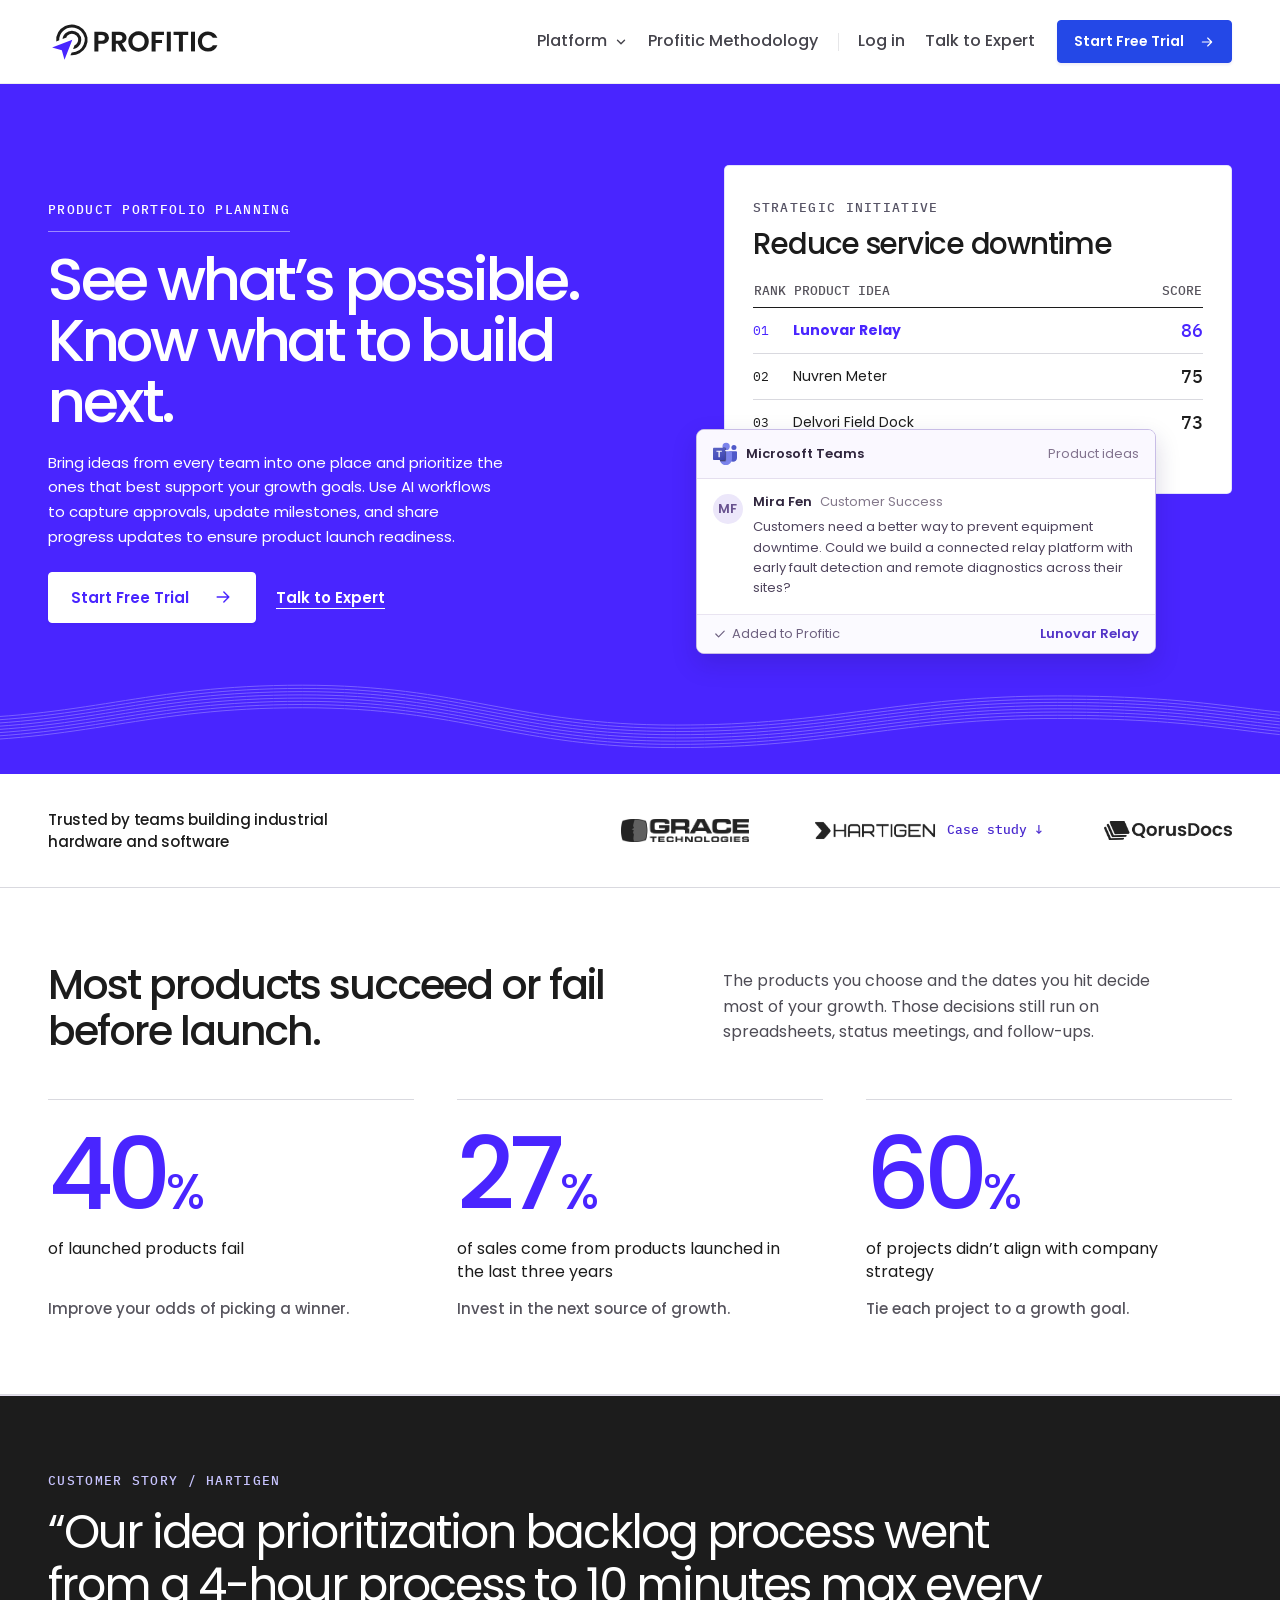
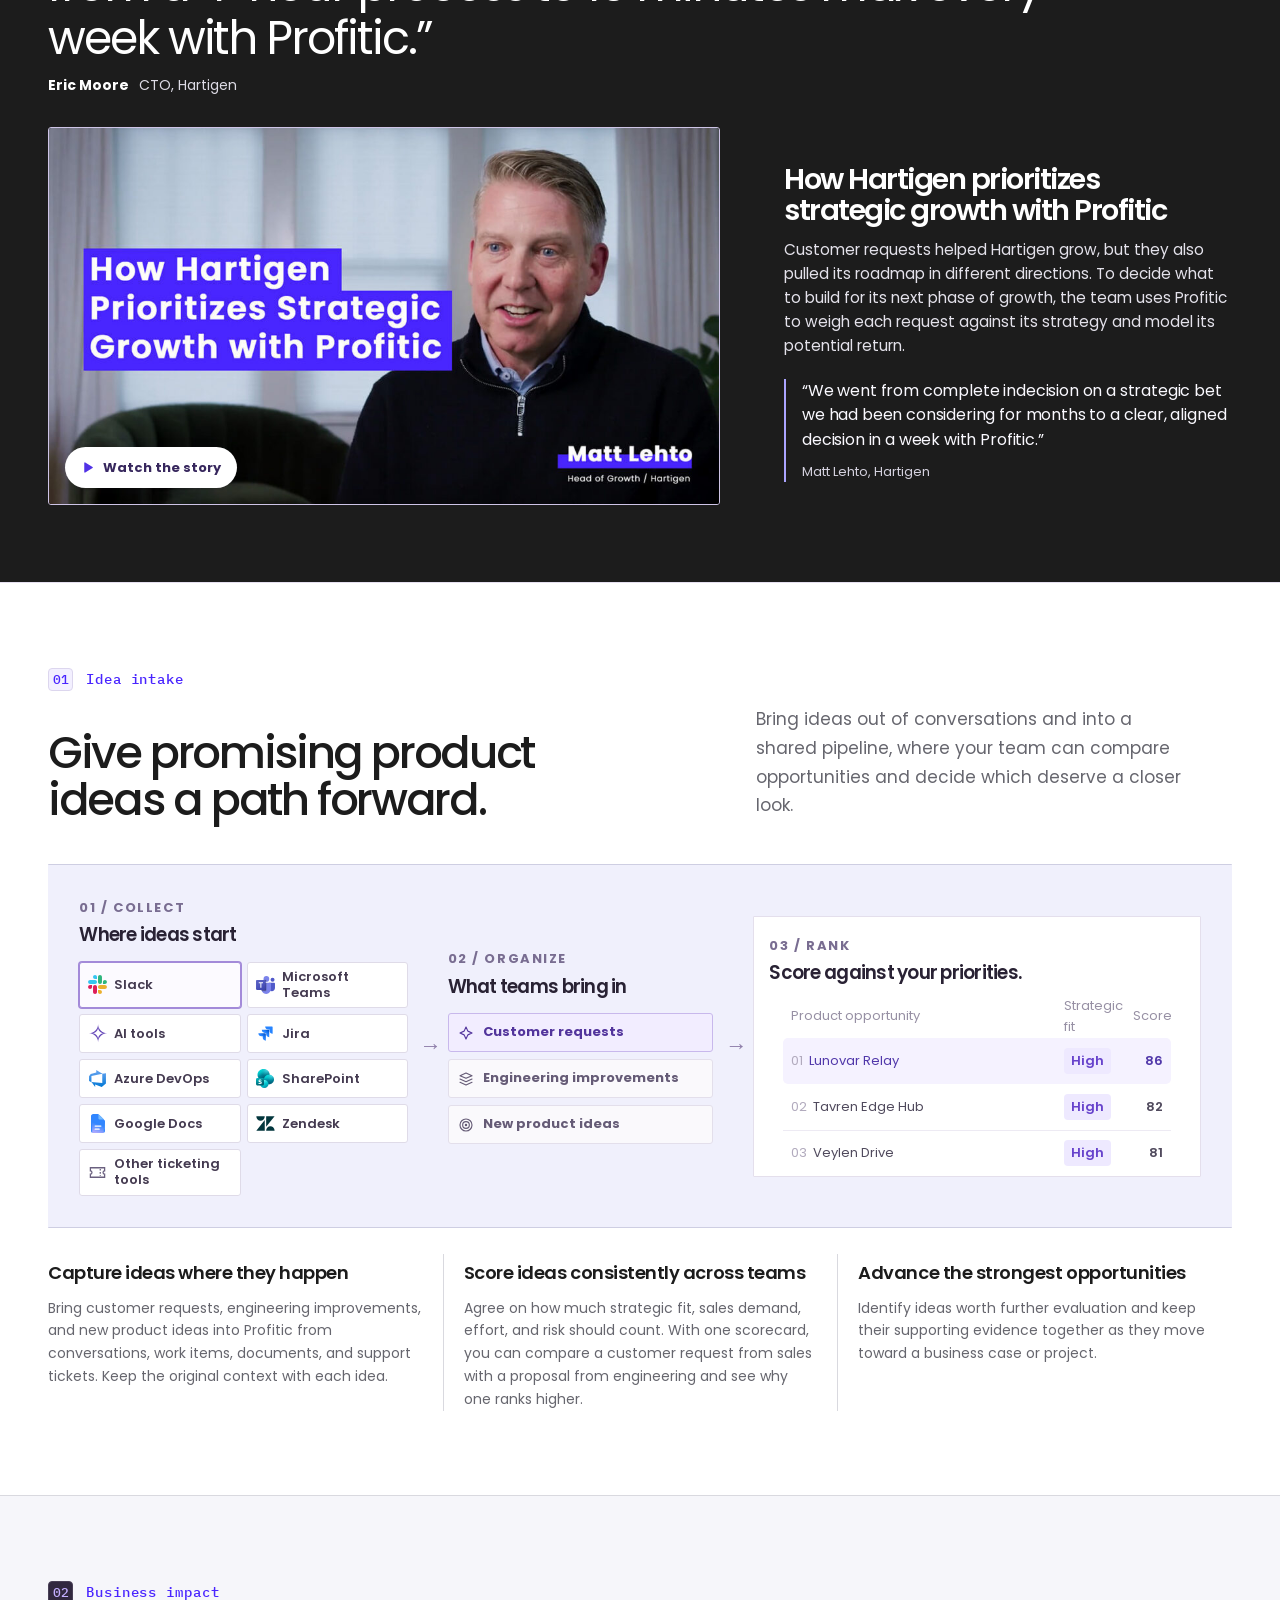
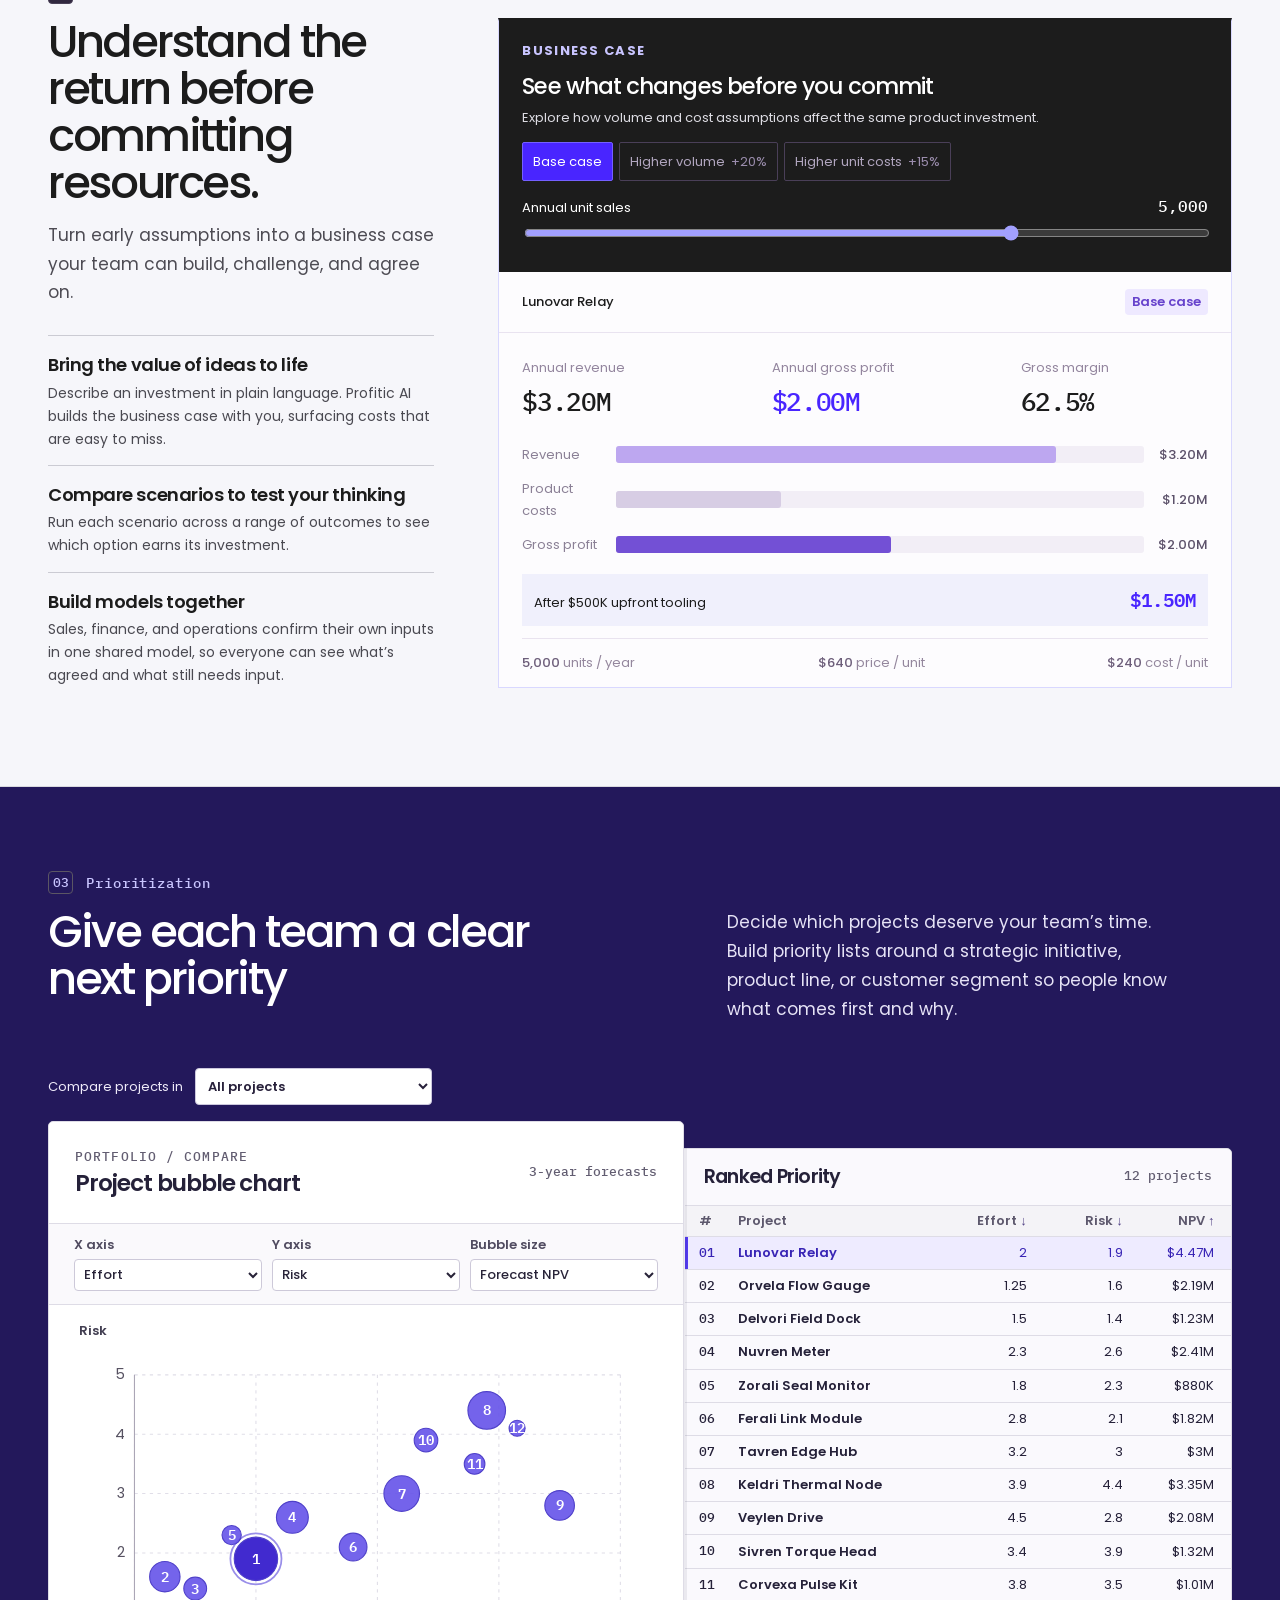
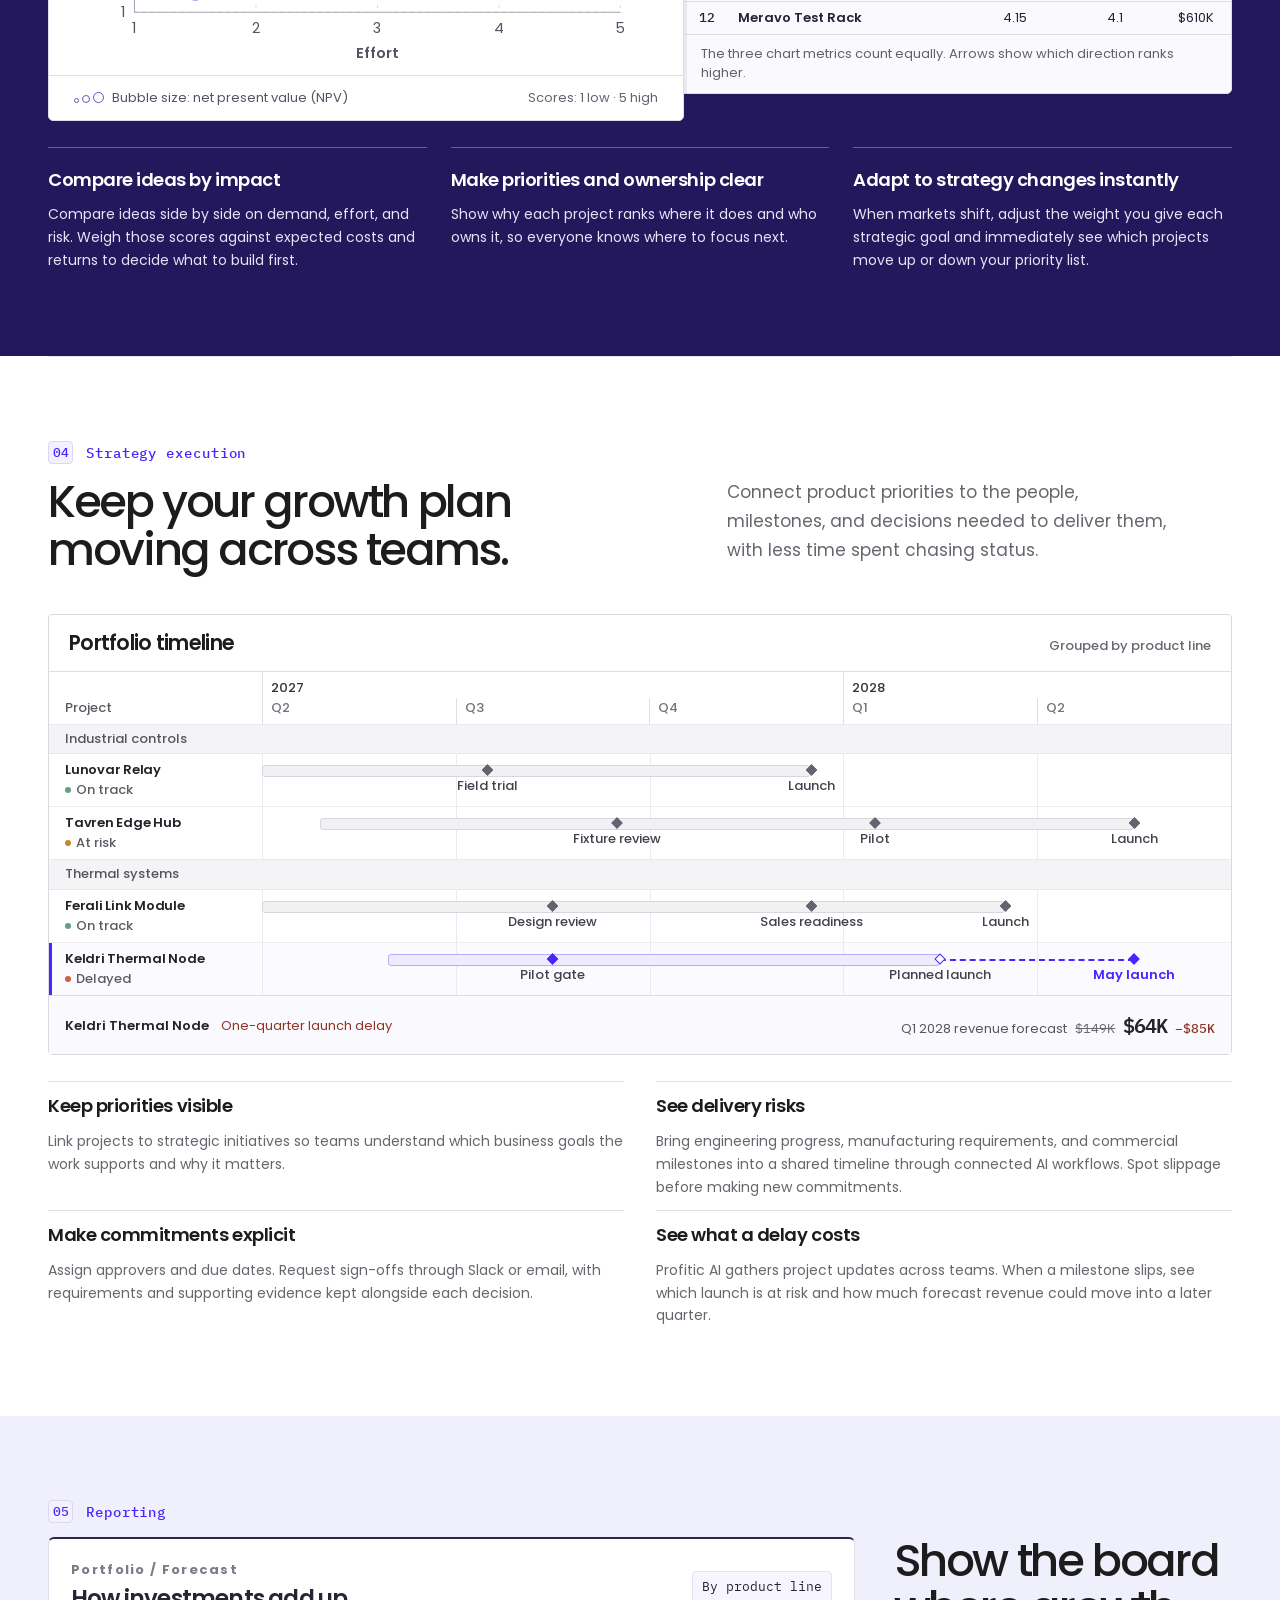
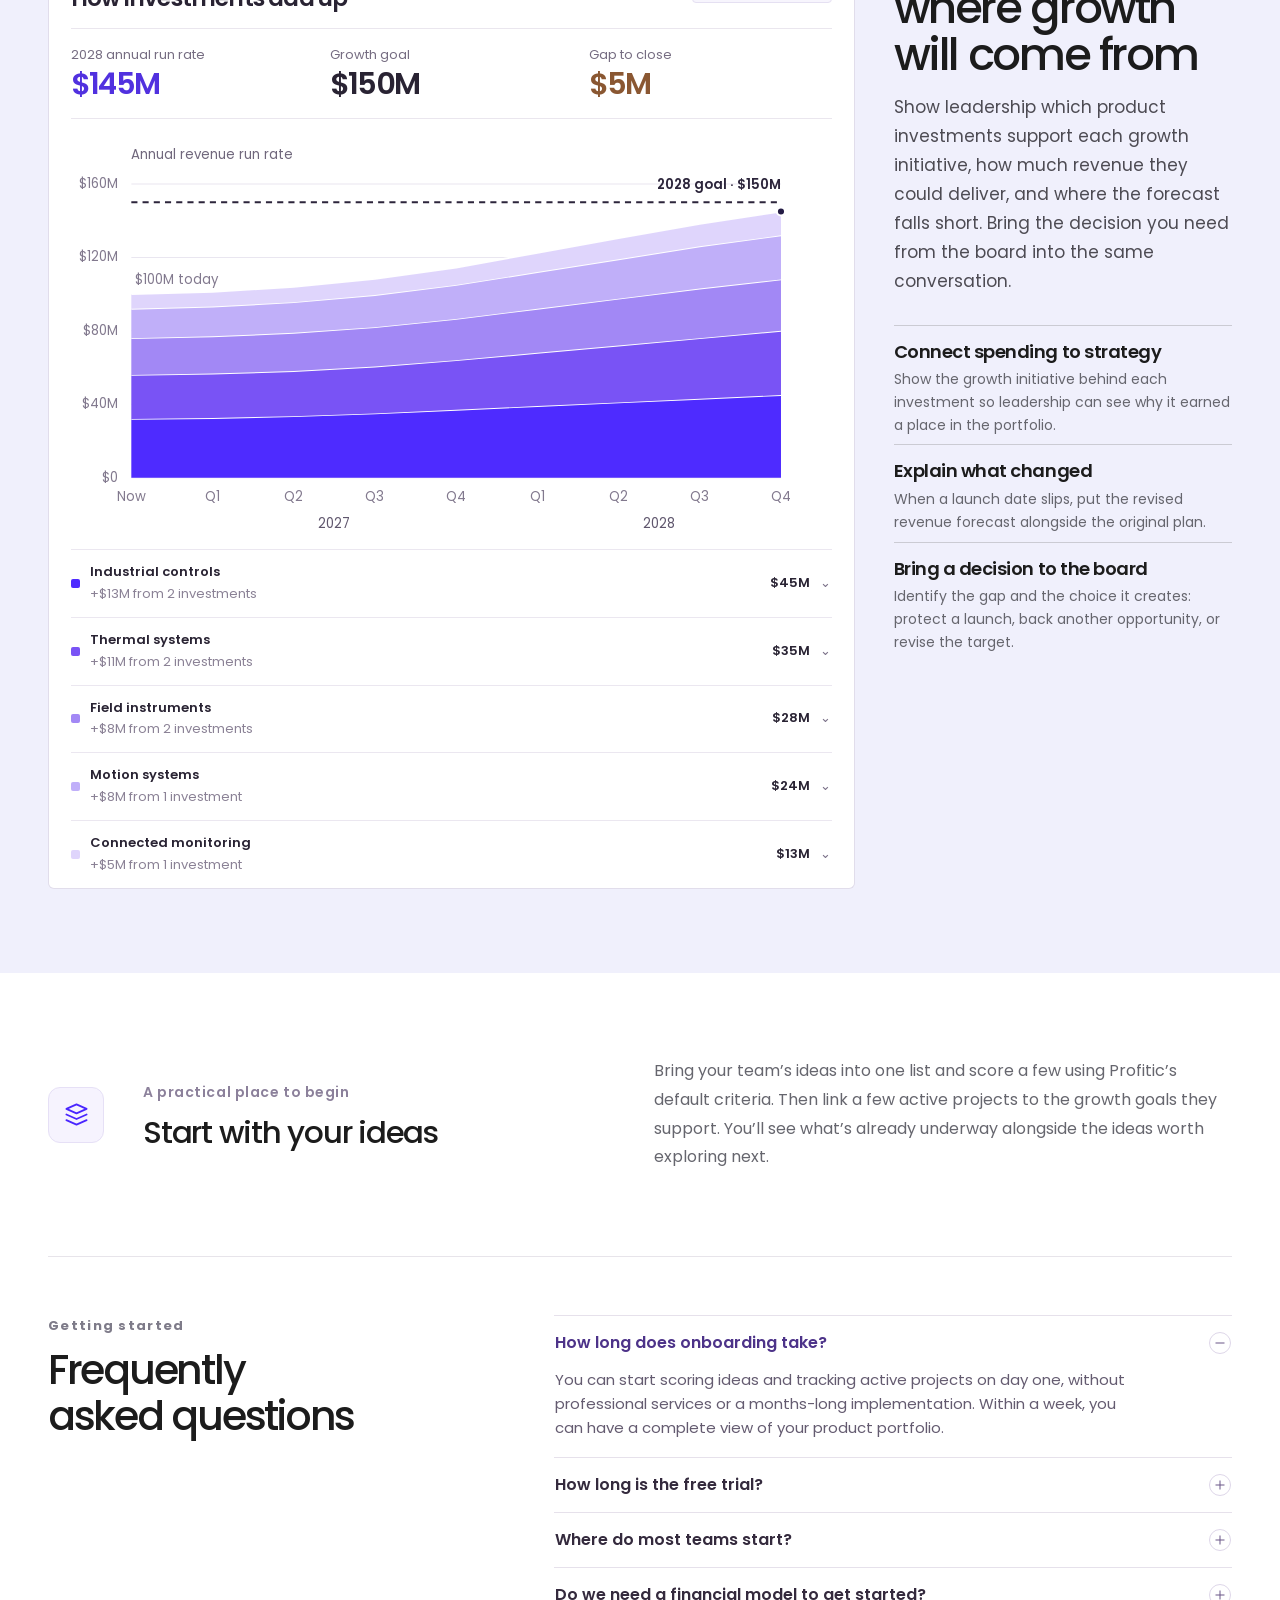
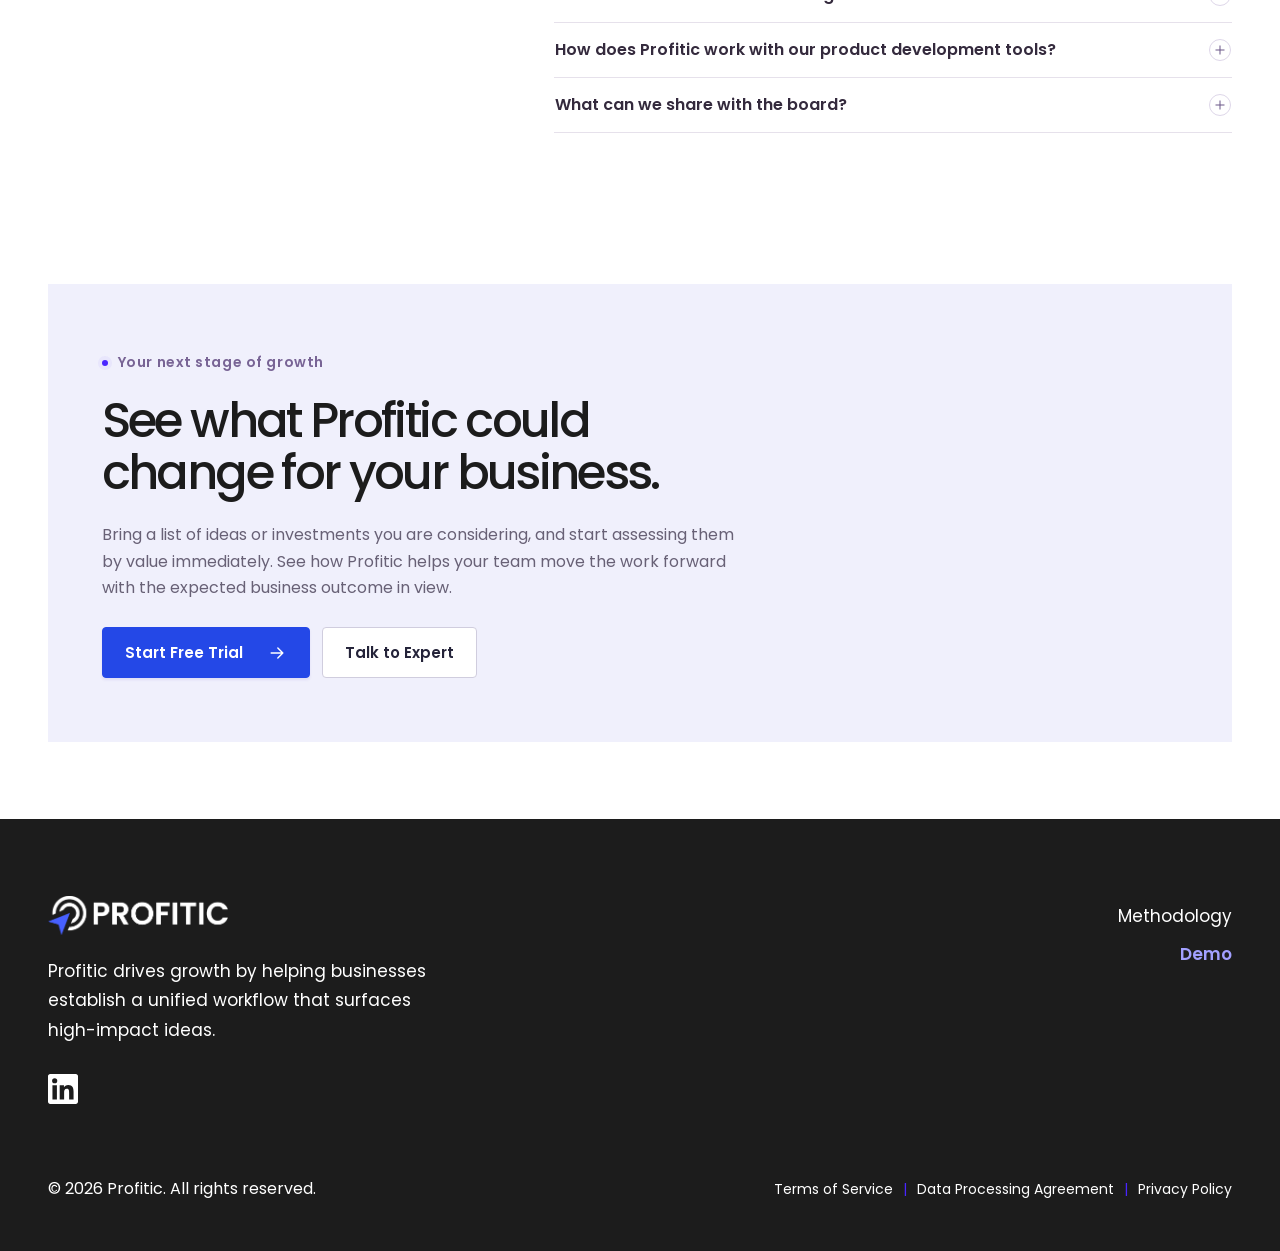
==== commit 1096cae8: "Further typography updates; add GA snippet" ====
--- a/index.html
+++ b/index.html
@@ -2,6 +2,15 @@
 <html lang="en">
 <head>
 <meta charset="utf-8">
+<!-- Google tag (gtag.js) -->
+<script async src="https://www.googletagmanager.com/gtag/js?id=G-1CHJ2WJDCV"></script>
+<script>
+  window.dataLayer = window.dataLayer || [];
+  function gtag(){dataLayer.push(arguments);}
+  gtag('js', new Date());
+
+  gtag('config', 'G-1CHJ2WJDCV');
+</script>
 <script>document.documentElement.classList.add("js")</script>
 <meta name="viewport" content="width=device-width, initial-scale=1">
 <meta name="theme-color" content="#4925ff">
@@ -26,30 +35,30 @@
 <link rel="preconnect" href="https://fonts.googleapis.com">
 <link rel="preconnect" href="https://fonts.gstatic.com" crossorigin>
 <link href="https://fonts.googleapis.com/css2?family=IBM+Plex+Mono:wght@400;500&family=Poppins:wght@400;500;600&display=swap" rel="stylesheet">
-<link rel="stylesheet" href="assets/css/style.css?v=006ca902">
+<link rel="stylesheet" href="assets/css/style.css?v=6b0fff81">
 <script type="application/ld+json">{"@context": "https://schema.org", "@graph": [{"@type": "Organization", "@id": "https://profitic.com/#organization", "name": "Profitic", "legalName": "Profitic, Inc.", "url": "https://profitic.com/", "logo": "https://profitic.com/assets/img/logo-profitic.svg", "email": "privacy@profitic.com", "description": "Profitic is a product portfolio planning platform that helps teams collect ideas, score them, model their business case, prioritize what to build, and track execution against growth goals.", "address": {"@type": "PostalAddress", "streetAddress": "3420 W. Lake Sammamish Pkwy SE", "addressLocality": "Bellevue", "addressRegion": "WA", "postalCode": "98008", "addressCountry": "US"}, "sameAs": ["https://www.linkedin.com/company/profitic-ai/"]}, {"@type": "WebSite", "@id": "https://profitic.com/#website", "url": "https://profitic.com/", "name": "Profitic", "publisher": {"@id": "https://profitic.com/#organization"}, "inLanguage": "en-US"}, {"@type": "WebPage", "@id": "https://profitic.com/#webpage", "url": "https://profitic.com/", "name": "Profitic — Turn product strategy into profitable growth", "description": "Make your product operations self-driving so you can focus on growth. Connect ideas, financial decisions, and execution with Profitic.", "isPartOf": {"@id": "https://profitic.com/#website"}, "about": {"@id": "https://profitic.com/#organization"}, "inLanguage": "en-US"}, {"@type": "SoftwareApplication", "@id": "https://profitic.com/#software", "name": "Profitic", "applicationCategory": "BusinessApplication", "applicationSubCategory": "Product portfolio management", "operatingSystem": "Web", "url": "https://profitic.com/", "publisher": {"@id": "https://profitic.com/#organization"}, "description": "Make your product operations self-driving so you can focus on growth. Connect ideas, financial decisions, and execution with Profitic.", "featureList": ["Idea collection", "Value modeling", "Project prioritization", "Product execution", "Portfolio management", "Leadership reporting"], "offers": {"@type": "Offer", "price": "0", "priceCurrency": "USD", "description": "30-day free trial"}}, {"@type": "FAQPage", "mainEntity": [{"@type": "Question", "name": "Industrial controls+$13M from 2 investments$45M⌄Existing business$32MLunovar Relay+$6MTavren Edge Hub+$7MThermal systems+$11M from 2 investments$35M⌄Existing business$24MFerali Link Module+$6MKeldri Thermal Node+$5MField instruments+$8M from 2 investments$28M⌄Existing business$20MNuvren Meter+$5MDelvori Field Dock+$3MMotion systems+$8M from 1 investment$24M⌄Existing business$16MVeylen Drive+$8MConnected monitoring+$5M from 1 investment$13M⌄Existing business$8MCorvexa Pulse Kit+$5M\n\n    \n\n    A practical place to beginStart with your ideasBring your team’s ideas into one list and score a few using Profitic’s default criteria. Then link a few active projects to the growth goals they support. You’ll see what’s already underway alongside the ideas worth exploring next.\n\n    Getting startedFrequently asked questionsHow long does onboarding take?", "acceptedAnswer": {"@type": "Answer", "text": "You can start scoring ideas and tracking active projects on day one, without professional services or a months-long implementation. Within a week, you can have a complete view of your product portfolio."}}, {"@type": "Question", "name": "How long is the free trial?", "acceptedAnswer": {"@type": "Answer", "text": "You can try Profitic free for 30 days."}}, {"@type": "Question", "name": "Where do most teams start?", "acceptedAnswer": {"@type": "Answer", "text": "Most teams import their existing ideas and agree on a few criteria, such as strategic fit, customer demand, and effort. They score each idea against those criteria to decide which ones to explore first."}}, {"@type": "Question", "name": "Do we need a financial model to get started?", "acceptedAnswer": {"@type": "Answer", "text": "No. Start with an idea or an active project. When you’re ready to assess the return, give Profitic AI your estimates for sales volume, price, and costs, then test how the outcome changes."}}, {"@type": "Question", "name": "How does Profitic work with our product development tools?", "acceptedAnswer": {"@type": "Answer", "text": "Profitic is the strategic alignment layer across teams. It gives you one place to agree on what to build, what return to expect, and what it will take to launch. Teams do the work in their existing tools, like Jira or Azure DevOps. Profitic AI brings milestone updates back into the plan so everyone can see what’s on track and where a delay could affect growth."}}, {"@type": "Question", "name": "What can we share with the board?", "acceptedAnswer": {"@type": "Answer", "text": "Show which investments support each growth initiative, their forecast contribution, and how that compares with the target. If a launch slips, you can explain what changed and which decision needs leadership’s attention."}}]}]}</script>
 
 <script type="text/javascript" id="hs-script-loader" async defer src="https://js-na2.hs-scripts.com/242087374.js"></script>
 <style>
 /* Homepage: page-specific styles (product mockups and section layouts) */
 .hero-description{font-size:18px;line-height:1.7;color:var(--muted);max-width:750px;margin:27px auto 0;text-wrap:pretty}
-.pill{display:inline-flex;align-items:center;justify-content:center;gap:6px;font-size:10px;font-weight:550;line-height:1.4;padding:4px 7px;border-radius:4px;white-space:nowrap}
+.pill{display:inline-flex;align-items:center;justify-content:center;gap:6px;font-size:13px;font-weight:550;line-height:1.4;padding:4px 7px;border-radius:4px;white-space:nowrap}
 .pill-violet{background:#eee9ff;color:#6743cc}
 .score{display:flex;gap:2px;align-items:center}
 .score i{width:3px;height:9px;border-radius:1px;background:#8b72ef}
-.score b{font-size:9px;font-weight:500;margin-left:4px}
+.score b{font-size:13px;font-weight:500;margin-left:4px}
 .intake-visual{display:grid;grid-template-columns:34% 66%;padding:32px;gap:0;align-items:center;background:radial-gradient(ellipse at 17% 60%,#ede8fd,transparent 56%),#f5f4f8}
 .idea-table-panel{background:#fff;border:1px solid #e4dfec;border-radius:9px;box-shadow:var(--shadow);overflow:hidden}
 .panel-heading{padding:24px;display:flex;align-items:center;justify-content:space-between;gap:12px}
 .panel-heading h3{font-size:18px;letter-spacing:-.03em;font-weight:550;margin-top:8px}
 .idea-table{margin:0 20px}
-.idea-row{display:grid;grid-template-columns:minmax(0,1fr) 100px 42px;align-items:center;gap:15px;border-top:1px solid #edeaf3;min-height:53px;padding:0 12px;font-size:12px;color:#504a5d}
+.idea-row{display:grid;grid-template-columns:minmax(0,1fr) 100px 42px;align-items:center;gap:15px;border-top:1px solid #edeaf3;min-height:53px;padding:0 12px;font-size:13px;color:#504a5d}
 .idea-row>span:first-child{display:flex;align-items:center;gap:11px}
-.idea-row strong{text-align:right;font-size:12px;font-weight:600}
-.idea-id{color:#b1aabd;font-size:10px}
+.idea-row strong{text-align:right;font-size:13px;font-weight:600}
+.idea-id{color:#b1aabd;font-size:13px}
 .idea-row.selected{background:#f5f2ff;border-radius:5px;color:#5138aa;border-color:transparent}
 .idea-row.selected+.idea-row{border-color:transparent}
-.table-header{min-height:38px;border:0;font-size:10px;color:#9790a4}
+.table-header{min-height:38px;border:0;font-size:13px;color:#9790a4}
 .table-header>span:last-child{text-align:right}
 .timeline{padding:0 22px}
 .business-section{background:#1d1d23;color:#f7f6fc;padding:90px 0 94px;position:relative}
@@ -59,40 +68,39 @@
 .business-section .section-title{max-width:600px}
 .business-visual{display:grid;grid-template-columns:330px minmax(0,1fr);border-radius:12px;overflow:hidden;border:1px solid #393440;background:#242329}
 .model-controls{padding:30px;background:linear-gradient(125deg,#30283d,#27242d)}
-.model-controls .mini-label{color:#a79abf;font-size:9px}
+.model-controls .mini-label{color:#a79abf;font-size:13px}
 .model-controls h3{font-size:25px;font-weight:500;letter-spacing:-.04em;line-height:1.2;margin-top:12px}
-.model-controls>p{font-size:12px;line-height:1.7;color:#a59aae;margin-top:13px}
+.model-controls>p{font-size:13px;line-height:1.7;color:#a59aae;margin-top:13px}
 .scenario-options{display:flex;flex-direction:column;gap:6px;margin-top:21px}
-.scenario-button{display:flex;align-items:center;justify-content:space-between;text-align:left;background:transparent;color:#b1a6bf;border:1px solid #4a3f58;padding:9px 11px;font-size:11px;border-radius:5px;transition:background .2s,border .2s}
-.scenario-button small{font-size:10px;color:#9b8dad;margin-left:3px}
+.scenario-button{display:flex;align-items:center;justify-content:space-between;text-align:left;background:transparent;color:#b1a6bf;border:1px solid #4a3f58;padding:9px 11px;font-size:13px;border-radius:5px;transition:background .2s,border .2s}
+.scenario-button small{font-size:13px;color:#9b8dad;margin-left:3px}
 .scenario-button:hover{background:#40354d;border-color:#806c9f}
 .scenario-button.active{color:#fff;background:#48336b;border-color:#8064ac}
 .scenario-button.active small{color:#cec0e5}
 .scenario-radio{width:10px;height:10px;border:1px solid #766586;border-radius:50%}
 .scenario-button.active .scenario-radio{border:3px solid #c2a5ff;background:#684594}
 .model-results{background:#fdfcfe;color:var(--ink);margin:18px 18px 18px 0;border:1px solid #d9d2e4;border-radius:8px;overflow:hidden}
-.model-result-heading{display:flex;justify-content:space-between;gap:10px;align-items:center;padding:17px 23px;border-bottom:1px solid #e9e3f0;font-size:12px;font-weight:500}
+.model-result-heading{display:flex;justify-content:space-between;gap:10px;align-items:center;padding:17px 23px;border-bottom:1px solid #e9e3f0;font-size:13px;font-weight:500}
 .model-metrics{display:grid;grid-template-columns:1fr 1fr .8fr;margin:24px 23px 19px;gap:15px}
-.model-metrics>div>span{display:block;font-size:10px;color:#93859e;margin-bottom:8px}
+.model-metrics>div>span{display:block;font-size:13px;color:#93859e;margin-bottom:8px}
 .model-metrics strong{font-weight:500;font-size:28px;letter-spacing:-.05em;line-height:1.1}
 .model-metrics>div:nth-child(2) strong{color:var(--violet)}
 .financial-bars{padding:0 23px;margin:25px 0 18px}
-.financial-bar-row{display:grid;grid-template-columns:82px minmax(0,1fr) 52px;align-items:center;gap:12px;font-size:10px;color:#8b8096;margin:13px 0}
-.financial-bar-row>strong{font-weight:500;text-align:right;font-size:10px;color:#5c516a}
+.financial-bar-row{display:grid;grid-template-columns:82px minmax(0,1fr) 52px;align-items:center;gap:12px;font-size:13px;color:#8b8096;margin:13px 0}
+.financial-bar-row>strong{font-weight:500;text-align:right;font-size:13px;color:#5c516a}
 .financial-track{height:17px;border-radius:3px;background:#f2eef6}
 .financial-fill{height:100%;border-radius:3px;transition:width .45s ease}
 .revenue-fill{background:#bda7f0}
 .cost-fill{background:#d7cde4}
 .profit-fill{background:#7350d5}
-.model-assumptions{margin:0 23px;border-top:1px solid #e9e3ef;padding-top:13px;display:flex;justify-content:space-between;gap:8px;font-size:9px;color:#94879d}
+.model-assumptions{margin:0 23px;border-top:1px solid #e9e3ef;padding-top:13px;display:flex;justify-content:space-between;gap:8px;font-size:13px;color:#94879d}
 .model-assumptions b{font-weight:500;color:#6d5e7a}
 .business-section .capability-grid article{border-color:#45404d}
-.business-section .capability-index{color:#89818f}
 .business-section .capability-grid p{color:#aaa6b4}
 .business-section .capability-grid h3{color:#ebe6f4}
 @media(max-width:1100px){
   .intake-visual{grid-template-columns:33% 67%;padding:25px}
-  .idea-row{grid-template-columns:minmax(0,1fr) 78px 30px;gap:10px;font-size:11px}
+  .idea-row{grid-template-columns:minmax(0,1fr) 78px 30px;gap:10px;font-size:13px}
   .business-visual{grid-template-columns:290px minmax(0,1fr)}
   .model-controls{padding:26px}
   .model-metrics strong{font-size:25px}
@@ -102,63 +110,63 @@
   .score b{display:none}
   .intake-visual{grid-template-columns:1fr;padding:24px}
   .panel-heading h3{font-size:19px}
-  .idea-row{grid-template-columns:minmax(0,1fr) 100px 50px;font-size:12px}
+  .idea-row{grid-template-columns:minmax(0,1fr) 100px 50px;font-size:13px}
   .timeline{padding-inline:15px}
   .business-section{padding:65px 0}
   .business-visual{grid-template-columns:240px minmax(0,1fr)}
   .model-controls{padding:23px 20px}
   .model-controls h3{font-size:23px}
   .model-results{margin:15px 15px 15px 0}
-  .model-result-heading{padding:16px;font-size:11px}
+  .model-result-heading{padding:16px;font-size:13px}
   .model-metrics{margin:25px 16px 18px;grid-template-columns:repeat(2,1fr);row-gap:17px}
   .model-metrics>div:last-child{grid-column:1/-1;display:flex;align-items:center;gap:12px}
   .model-metrics>div:last-child>span{margin:0}
   .model-metrics>div:last-child>strong{font-size:17px}
   .financial-bars{padding-inline:16px;margin:18px 0}
-  .financial-bar-row{grid-template-columns:60px minmax(0,1fr) 43px;gap:8px;font-size:8px}
-  .financial-bar-row>strong{font-size:9px}
-  .model-assumptions{margin-inline:16px;font-size:8px;flex-wrap:wrap;justify-content:flex-start;gap:5px 14px}
+  .financial-bar-row{grid-template-columns:60px minmax(0,1fr) 43px;gap:8px;font-size:13px}
+  .financial-bar-row>strong{font-size:13px}
+  .model-assumptions{margin-inline:16px;font-size:13px;flex-wrap:wrap;justify-content:flex-start;gap:5px 14px}
 }
 @media(max-width:650px){
   .hero-description{font-size:15px;line-height:1.75;margin-top:23px}
   .score b{display:block}
   .intake-visual{padding:13px}
   .panel-heading{padding:18px 14px}
-  .panel-heading .mini-label{font-size:8px}
+  .panel-heading .mini-label{font-size:13px}
   .panel-heading h3{font-size:15px;max-width:210px;line-height:1.25;margin-top:7px}
   .idea-table{margin:0 8px}
-  .idea-row{grid-template-columns:minmax(0,1fr) 55px 24px;gap:6px;padding:0 6px;font-size:9px;min-height:43px}
+  .idea-row{grid-template-columns:minmax(0,1fr) 55px 24px;gap:6px;padding:0 6px;font-size:13px;min-height:43px}
   .idea-row>span:first-child{gap:6px}
-  .idea-id{font-size:8px}
-  .idea-row .pill{font-size:8px;padding:3px 5px}
-  .idea-row strong{font-size:10px}
-  .table-header{font-size:8px;min-height:29px}
+  .idea-id{font-size:13px}
+  .idea-row .pill{font-size:13px;padding:3px 5px}
+  .idea-row strong{font-size:13px}
+  .table-header{font-size:13px;min-height:29px}
   .business-section{padding:55px 0}
   .business-visual{grid-template-columns:1fr}
   .model-controls{padding:23px 22px 18px}
   .model-controls h3{font-size:24px}
   .model-controls h3 br{display:none}
-  .model-controls>p{font-size:12px;max-width:350px;margin-top:10px}
+  .model-controls>p{font-size:13px;max-width:350px;margin-top:10px}
   .scenario-options{flex-direction:row;gap:6px;margin-top:18px}
-  .scenario-button{font-size:9px;padding:8px 9px;flex:1;line-height:1.55;gap:5px}
-  .scenario-button small{font-size:8px;display:block;margin:0}
+  .scenario-button{font-size:13px;padding:8px 9px;flex:1;line-height:1.55;gap:5px}
+  .scenario-button small{font-size:13px;display:block;margin:0}
   .scenario-radio{flex-shrink:0}
   .model-results{margin:0 12px 13px}
   .model-metrics{grid-template-columns:1fr 1fr .8fr;gap:8px;margin:20px 16px}
   .model-metrics strong{font-size:24px}
-  .model-metrics>div>span{font-size:8px;margin-bottom:8px}
+  .model-metrics>div>span{font-size:13px;margin-bottom:8px}
   .model-metrics>div:last-child{grid-column:auto;display:block}
   .model-metrics>div:last-child>span{margin-bottom:8px}
   .model-metrics>div:last-child>strong{font-size:24px}
-  .financial-bar-row{grid-template-columns:64px minmax(0,1fr) 46px;gap:8px;font-size:9px}
-  .model-assumptions{font-size:8px;justify-content:space-between;gap:5px}
+  .financial-bar-row{grid-template-columns:64px minmax(0,1fr) 46px;gap:8px;font-size:13px}
+  .model-assumptions{font-size:13px;justify-content:space-between;gap:5px}
 }
 @media(max-width:650px){
   .hero-description{font-size:16px}
 }
 .evidence-section{margin-top:80px;padding:80px 0 70px;background:#17171c;color:#f7f6fb}
 .evidence-heading{display:grid;grid-template-columns:minmax(0,1.2fr) minmax(0,1fr);gap:90px;align-items:start}
-.evidence-heading h2{font-size:clamp(2.25rem,3.8vw,3rem);line-height:1.12;font-weight:500;letter-spacing:-.05em;text-wrap:pretty;max-width:620px}
+.evidence-heading h2{font-size:max(13px,clamp(2.25rem,3.8vw,3rem));line-height:1.12;font-weight:500;letter-spacing:-.05em;text-wrap:pretty;max-width:620px}
 .evidence-heading h2 span{color:#bfa9ff}
 .evidence-intro{max-width:470px;padding-bottom:3px}
 .evidence-intro>p{font-size:1.125rem;line-height:1.75;color:#e0dbe9}
@@ -166,7 +174,7 @@
 .evidence-stats{display:grid;grid-template-columns:repeat(3,minmax(0,1fr));column-gap:40px;row-gap:23px;margin-top:45px}
 .evidence-column{display:grid;grid-template-rows:minmax(155px,auto) minmax(54px,auto) 1fr;gap:23px;border-top:1px solid #423c4d;padding-top:24px}
 .evidence-figure strong{display:block;font-size:3.5rem;line-height:1.1;letter-spacing:-.045em;font-weight:500;white-space:nowrap}
-.evidence-figure strong>span{font-size:.72em;letter-spacing:-.02em;margin-left:1px}
+.evidence-figure strong>span{font-size:max(13px,.72em);letter-spacing:-.02em;margin-left:1px}
 .evidence-unit{font-size:.9375rem;line-height:1.65;color:#b3adbe;margin-top:12px;max-width:355px}
 .evidence-column>h3{font-size:1.25rem;line-height:1.35;letter-spacing:-.025em;font-weight:500;color:#f3f0f9;max-width:300px}
 @supports(grid-template-rows:subgrid){
@@ -202,12 +210,12 @@
   .evidence-figure{grid-template-columns:1fr;gap:10px}
 }
 .if-funnel{display:grid;grid-template-columns:minmax(0,1.05fr) 16px minmax(0,.85fr) 16px minmax(0,1.43fr);gap:12px;align-items:center;padding:27px;background:radial-gradient(ellipse at 15% 40%,#efebfc,transparent 62%),#f6f5f9}
-.if-funnel .mini-label{color:#796d91;font-size:10px;letter-spacing:.12em}
+.if-funnel .mini-label{color:#796d91;font-size:13px;letter-spacing:.12em}
 .if-stage{min-width:0}
-.if-stage h3,.if-funnel .panel-heading h3{font-size:clamp(17px,1.45vw,21px);font-weight:580;letter-spacing:-.04em;margin:6px 0 16px;color:#292234;line-height:1.16}
+.if-stage h3,.if-funnel .panel-heading h3{font-size:max(13px,clamp(17px,1.45vw,21px));font-weight:580;letter-spacing:-.04em;margin:6px 0 16px;color:#292234;line-height:1.16}
 .if-funnel .panel-heading h3{margin:6px 0 0}
 .if-tools{display:grid;grid-template-columns:repeat(2,minmax(0,1fr));gap:6px}
-.if-tool{display:flex;align-items:center;gap:7px;min-height:39px;padding:6px 8px;text-align:left;border:1px solid #dfdbe8;background:#fff;border-radius:7px;color:#443a50;font-size:12px;font-weight:550;line-height:1.25}
+.if-tool{display:flex;align-items:center;gap:7px;min-height:39px;padding:6px 8px;text-align:left;border:1px solid #dfdbe8;background:#fff;border-radius:7px;color:#443a50;font-size:13px;font-weight:550;line-height:1.25}
 .if-tool:hover{border-color:#b7a6d6}
 .if-tool[aria-pressed=true]{background:#fcfaff;border-color:#a38ad9;box-shadow:0 0 0 1px #a38ad9}
 .if-tool img,.if-tool .if-ticket{flex:0 0 auto;object-fit:contain;width:19px;height:19px}
@@ -219,19 +227,19 @@
 .if-types li.if-active{background:#f2edff;border-color:#c8b8ec;color:#52349c}
 .if-types li .icon{width:16px;height:16px;flex:0 0 16px;margin-top:1px}
 .if-types li div{display:grid;gap:2px}
-.if-types li strong{font-size:12px;line-height:1.3;font-weight:620}
-.if-types li small{font-size:11px;line-height:1.35;color:#736882}
+.if-types li strong{font-size:13px;line-height:1.3;font-weight:620}
+.if-types li small{font-size:13px;line-height:1.35;color:#736882}
 .if-funnel .idea-table-panel{min-width:0}
 .if-funnel .panel-heading{padding:18px 15px 11px}
 .if-funnel .idea-table{padding:0 9px}
-.if-funnel .idea-row{grid-template-columns:minmax(0,1fr) 62px 30px;gap:7px;padding:0 8px;font-size:12px;min-height:46px}
+.if-funnel .idea-row{grid-template-columns:minmax(0,1fr) 62px 30px;gap:7px;padding:0 8px;font-size:13px;min-height:46px}
 .if-funnel .idea-row>span:first-child{gap:6px}
-.if-funnel .table-header{font-size:10px;min-height:33px}
+.if-funnel .table-header{font-size:13px;min-height:33px}
 @media(max-width:1030px){
   .if-funnel{grid-template-columns:minmax(0,1fr) 12px minmax(0,.82fr) 12px minmax(0,1.15fr);gap:7px;padding:16px}
-  .if-tool{font-size:11px;padding:5px;gap:5px}
+  .if-tool{font-size:13px;padding:5px;gap:5px}
   .if-types li{padding:8px;gap:6px}
-  .if-funnel .idea-row{font-size:11px;grid-template-columns:minmax(0,1fr) 43px 24px;gap:4px}
+  .if-funnel .idea-row{font-size:13px;grid-template-columns:minmax(0,1fr) 43px 24px;gap:4px}
   .if-funnel .panel-heading{padding:14px 10px}
 }
 @media(max-width:850px){
@@ -240,7 +248,7 @@
   .if-funnel>.if-arrow:nth-of-type(2){display:none}
   .if-funnel .idea-table-panel{grid-column:1/-1}
   .if-funnel .idea-row{grid-template-columns:minmax(0,1fr) 80px 35px}
-  .if-tool{font-size:12px}
+  .if-tool{font-size:13px}
   .if-types li{padding:10px}
   .if-types li strong{font-size:13px}
 }
@@ -249,13 +257,13 @@
   .if-funnel .if-arrow,.if-funnel>.if-arrow:nth-of-type(2){display:block;transform:rotate(90deg);align-self:center;line-height:1.3;color:#8e7ea9}
   .if-stage h3{margin-bottom:11px}
   .if-tools{grid-template-columns:repeat(3,minmax(0,1fr));gap:5px}
-  .if-tool{min-height:41px;padding:4px 5px;gap:5px;font-size:10.5px}
+  .if-tool{min-height:41px;padding:4px 5px;gap:5px;font-size:13px}
   .if-tool img,.if-tool .if-ticket,.if-tool .if-glyph{width:16px;flex-basis:16px}
   .if-types ul{gap:5px}
   .if-types li{padding:7px 9px}
   .if-types li div{display:flex;align-items:baseline;gap:7px;flex-wrap:wrap}
-  .if-types li strong{font-size:12px}
-  .if-types li small{font-size:10px}
+  .if-types li strong{font-size:13px}
+  .if-types li small{font-size:13px}
   .if-funnel .idea-row{grid-template-columns:minmax(0,1fr) 58px 28px}
 }
 .br37 :is(summary,button):focus-visible{outline:2px solid #7153d8;outline-offset:3px}
@@ -269,11 +277,11 @@
 .hs41{background:#f5f2fb;border-block:1px solid #e5dfef;padding:clamp(40px,6vw,83px) 0;scroll-margin-top:78px}
 .hs41-grid{display:grid;grid-template-columns:minmax(0,.87fr) minmax(0,1.15fr);gap:clamp(28px,5.3vw,76px);align-items:center}
 .hs41-copy,.hs41-watch{min-width:0}
-.hs41 h2{font-size:clamp(30px,3.25vw,47px);line-height:1.07;font-weight:580;letter-spacing:-.052em;color:#261d33;margin:20px 0 16px;text-wrap:balance}
-.hs41-copy>p{margin:0;color:#51485d;font-size:clamp(15px,1.2vw,17px);line-height:1.55}
+.hs41 h2{font-size:max(13px,clamp(30px,3.25vw,47px));line-height:1.07;font-weight:580;letter-spacing:-.052em;color:#261d33;margin:20px 0 16px;text-wrap:balance}
+.hs41-copy>p{margin:0;color:#51485d;font-size:max(13px,clamp(15px,1.2vw,17px));line-height:1.55}
 .hs41-quote{margin:23px 0 0;padding-left:17px;border-left:3px solid #8a6ce9}
-.hs41-quote blockquote{color:#32263e;line-height:1.43;letter-spacing:-.018em;font-size:clamp(17px,1.42vw,21px);margin:0}
-.hs41-quote figcaption{display:flex;gap:5px 10px;align-items:baseline;flex-wrap:wrap;margin-top:10px;font-size:12px;line-height:1.4;color:#62576e}
+.hs41-quote blockquote{color:#32263e;line-height:1.43;letter-spacing:-.018em;font-size:max(13px,clamp(17px,1.42vw,21px));margin:0}
+.hs41-quote figcaption{display:flex;gap:5px 10px;align-items:baseline;flex-wrap:wrap;margin-top:10px;font-size:13px;line-height:1.4;color:#62576e}
 .hs41-quote strong{font-weight:660;color:#32263e}
 .hs41-screen{position:relative;aspect-ratio:16/9;overflow:hidden;border:1px solid #cec4e6;border-radius:13px;background:#19151e}
 .hs41-screen iframe,.hs41-play,.hs41-play>img{display:block;width:100%;height:100%;border:0}
@@ -286,7 +294,7 @@
   .hs41-grid{grid-template-columns:1fr;gap:24px}
   .hs41 h2{max-width:22em}
   .hs41-watch{width:100%}
-  .hs41-badge{bottom:10px;left:10px;padding:8px 12px;font-size:12px}
+  .hs41-badge{bottom:10px;left:10px;padding:8px 12px;font-size:13px}
 }
 .evidence-figure.stat-source{display:block;text-decoration:none;color:inherit;border-radius:3px}
 .stat-source:is(:hover,:focus-visible) .evidence-unit{text-decoration:underline;text-underline-offset:3px}
@@ -297,21 +305,21 @@
 .hero68{position:relative;isolation:isolate;overflow:hidden;color:#fff;background:var(--blue68)}
 .hero68-layout{display:grid;grid-template-columns:minmax(0,1.06fr) minmax(0,.94fr);align-items:center;gap:clamp(35px,5vw,84px);padding-block:clamp(56px,6.3vw,94px)}
 .hero68-copy{position:relative;z-index:1}
-.hero68-kicker,.ledger68 .micro,.story68-lead>.mini-label{font:500 11px/1.4 var(--mono68);text-transform:uppercase;letter-spacing:.10em}
+.hero68-kicker,.ledger68 .micro,.story68-lead>.mini-label{font:500 13px/1.4 var(--mono68);text-transform:uppercase;letter-spacing:.10em}
 .hero68-kicker{display:inline-block;border-bottom:1px solid #ffffff75;padding-bottom:12px}
-.hero68 h1{color:#fff;font-size:clamp(45px,4.65vw,73px);line-height:1.02;letter-spacing:-.057em;font-weight:500;margin:18px 0}
-.hero68 .hero-description{color:#fff;margin:0;max-width:51ch;font-size:clamp(15px,1.15vw,17px);line-height:1.65;text-align:left}
+.hero68 h1{color:#fff;font-size:max(13px,clamp(45px,4.65vw,73px));line-height:1.02;letter-spacing:-.057em;font-weight:500;margin:18px 0}
+.hero68 .hero-description{color:#fff;margin:0;max-width:51ch;font-size:max(13px,clamp(15px,1.15vw,17px));line-height:1.65;text-align:left}
 .hero68 .hero-actions{justify-content:flex-start;margin-top:22px;gap:18px}
 .hero68 .hero-actions .cta-trial{background:white;color:var(--blue68);border:1px solid white}
 .hero68 .hero-actions .cta-expert{color:#fff;text-decoration:underline;text-underline-offset:5px;border:0;background:transparent;padding-inline:2px}
 .hero68-lines{pointer-events:none;position:absolute;z-index:-1;bottom:0;left:0;width:55%;height:62px;opacity:.27}
 .ledger68{padding:clamp(22px,3vw,44px);color:var(--ink68);background:white;border:1px solid #a2a0ff4d;min-width:0}
 .ledger68 .micro{color:#565365}
-.ledger68 h2{font-size:clamp(24px,2.3vw,35px);font-weight:500;letter-spacing:-.043em;margin:7px 0 20px}
+.ledger68 h2{font-size:max(13px,clamp(24px,2.3vw,35px));font-weight:500;letter-spacing:-.043em;margin:7px 0 20px}
 .ledger68 table{width:100%;border-collapse:collapse;text-align:left}
-.ledger68 th{font:500 10px var(--mono68);text-transform:uppercase;color:#56535c;padding-bottom:8px}
+.ledger68 th{font:500 13px var(--mono68);text-transform:uppercase;color:#56535c;padding-bottom:8px}
 .ledger68 td{font-size:14px;padding:11px 0;border-top:1px solid var(--rule68)}
-.ledger68 td:first-child{width:40px;font:12px var(--mono68)}
+.ledger68 td:first-child{width:40px;font:13px var(--mono68)}
 .ledger68 th:last-child,.ledger68 td:last-child{text-align:right}
 .ledger68 td:last-child{font:500 18px var(--mono68)}
 .ledger68 .pick td{color:var(--blue68);border-color:var(--ink68)}
@@ -333,21 +341,21 @@
 .story68-lead{max-width:1000px;margin-bottom:32px}
 .story68-lead>.mini-label{color:#c8c4ff}
 .story68-lead .hs41-quote{margin:15px 0 0;padding:0;border:0}
-.story68-lead blockquote{font-size:clamp(28px,3.6vw,50px);line-height:1.16;letter-spacing:-.045em;color:white}
+.story68-lead blockquote{font-size:max(13px,clamp(28px,3.6vw,50px));line-height:1.16;letter-spacing:-.045em;color:white}
 .story68-lead .hs41-quote strong{color:white}
 .hs41 .hs41-grid{grid-template-columns:minmax(0,1.2fr) minmax(0,.8fr);gap:clamp(26px,5vw,68px);align-items:center}
 .hs41-copy{grid-column:2}
 .hs41-watch{grid-column:1;grid-row:1}
-.hs41-copy h2{color:white;font-size:clamp(23px,2.25vw,33px);margin:13px 0}
+.hs41-copy h2{color:white;font-size:max(13px,clamp(23px,2.25vw,33px));margin:13px 0}
 .hs41-copy>p{color:#e4e2eb}
 .hs41-screen{border-radius:3px}
 .product68{background:white;border:0}
 .product68 .use-case,#business-impact{padding-block:clamp(52px,6.6vw,99px)}
-.product68 .section-title{font-size:clamp(35px,3.5vw,53px);line-height:1.05;letter-spacing:-.053em;font-weight:500}
+.product68 .section-title{font-size:max(13px,clamp(35px,3.5vw,53px));line-height:1.05;letter-spacing:-.053em;font-weight:500}
 .product68 .section-intro{gap:clamp(28px,5vw,75px);align-items:start}
 .product68 .section-topline{margin-bottom:14px}
-.product68 .section-topline .eyebrow{font:500 11px var(--mono68);color:var(--blue68);letter-spacing:.065em}
-.product68 .section-number,.product68 .capability-index{font-family:var(--mono68)}
+.product68 .section-topline .eyebrow{font:500 14px var(--mono68);color:var(--blue68);letter-spacing:.065em}
+.product68 .section-number{font-family:var(--mono68)}
 .product68 .capability-grid{margin-top:26px;gap:24px}
 .product68 .capability-grid h3{font-size:18px;line-height:1.25;letter-spacing:-.026em}
 .product68 .capability-grid p{font-size:14px;line-height:1.63}
@@ -368,7 +376,6 @@
 #business-impact .capability-grid article,#reporting .capability-grid article{border-top:1px solid #cbcbd3;padding:12px 0 8px}
 #business-impact .capability-grid h3,#reporting .capability-grid h3{color:var(--ink68);margin:3px 0 5px}
 #business-impact .capability-grid p{color:#4a4951}
-#business-impact .capability-index{color:#5e5879}
 #business-impact .business-visual{display:block;background:#fff;border:1px solid #a2a0ff66;border-top:3px solid var(--ink68);border-radius:0}
 #business-impact .model-controls{padding:19px 23px;background:var(--ink68);color:white}
 #business-impact .model-controls .mini-label{color:#c9c5ff}
@@ -376,21 +383,21 @@
 #business-impact .model-controls h3 br{display:none}
 #business-impact .model-controls>p{font-size:13px;color:#dddce3;margin-top:6px}
 #business-impact .scenario-options{display:flex;flex-wrap:wrap;gap:6px;margin-top:13px}
-#business-impact .scenario-button{border-radius:2px;width:auto;min-height:0;padding:8px 10px;font-size:12px;gap:6px}
+#business-impact .scenario-button{border-radius:2px;width:auto;min-height:0;padding:8px 10px;font-size:13px;gap:6px}
 #business-impact .scenario-radio{display:none}
 .biz68-volume{margin-top:15px}
-.biz68-volume label{display:flex;justify-content:space-between;font-size:12px;align-items:baseline;gap:8px}
+.biz68-volume label{display:flex;justify-content:space-between;font-size:13px;align-items:baseline;gap:8px}
 .biz68-volume output{font:500 16px var(--mono68)}
 .biz68-volume input{width:100%;height:24px;accent-color:#a2a0ff;cursor:pointer}
 .biz68-return{margin:12px 23px;display:flex;gap:12px;justify-content:space-between;align-items:baseline;padding:11px 12px;background:var(--paper68);font-size:13px;color:var(--ink68)}
 .biz68-return strong{font:600 19px var(--mono68);color:var(--blue68)}
 #business-impact .model-results{margin:0;border:0;border-radius:0;padding-bottom:14px}
-#business-impact .model-metrics strong{font-family:var(--mono68);font-size:clamp(20px,2.03vw,31px)}
+#business-impact .model-metrics strong{font-family:var(--mono68);font-size:max(13px,clamp(20px,2.03vw,31px))}
 #prioritization{position:relative;isolation:isolate;border:0}
 #prioritization:before{content:"";position:absolute;z-index:-1;inset:0 calc((100vw - 100%)/-2);background:#23185b}
 #prioritization .section-title,#prioritization .capability-grid h3{color:white}
 #prioritization .section-intro p,#prioritization .capability-grid p{color:#e6e3f6}
-#prioritization .section-topline .eyebrow,#prioritization .capability-index,#prioritization .section-number{color:#c9c5ff}
+#prioritization .section-topline .eyebrow,#prioritization .section-number{color:#c9c5ff}
 #prioritization .capability-grid article{border-color:#655d8c}
 #strategy-execution .capability-grid{grid-template-columns:repeat(2,minmax(0,1fr));column-gap:32px;row-gap:8px}
 #strategy-execution .capability-grid article{padding:13px 0 4px}
@@ -402,21 +409,21 @@
 @media(max-width:930px){
   .hero68-layout{gap:25px}
   .product68 .report68,.product68 #business-impact .biz68{gap:24px}
-  .hero68 h1{font-size:clamp(40px,5.25vw,53px)}
+  .hero68 h1{font-size:max(13px,clamp(40px,5.25vw,53px))}
   #business-impact .biz68{grid-template-columns:minmax(0,.85fr) minmax(0,1.15fr)}
   .report68{grid-template-columns:minmax(0,1.35fr) minmax(0,.75fr)}
 }
 @media(max-width:760px){
   .hero68-layout,.hs41 .hs41-grid,.product68 #business-impact .biz68,.report68,.product68 #idea-intake .section-intro,.product68 .section-intro{grid-template-columns:1fr}
   .hero68-layout{padding-block:35px;gap:25px}
-  .hero68 h1{font-size:clamp(40px,8vw,60px);max-width:18ch}
+  .hero68 h1{font-size:max(13px,clamp(40px,8vw,60px));max-width:18ch}
   .hero68-lines{display:none}
   .ledger68 .request{margin-top:9px}
   .hero68 .hero-actions{margin-top:15px}
   .hs41-copy,.hs41-watch,.report68 .br37,.report68-narrative{grid-column:auto;grid-row:auto}
   .hs41 .hs41-grid{gap:14px}
   .product68 .section-intro{gap:9px}
-  .product68 .section-title{font-size:clamp(33px,6.4vw,45px)}
+  .product68 .section-title{font-size:max(13px,clamp(33px,6.4vw,45px))}
   #business-impact .biz68-narrative,.report68-narrative{display:contents}
   #business-impact .business-visual,.report68 .br37{grid-row:2}
   #business-impact .capability-grid,#reporting .capability-grid{grid-row:3;margin:0}
@@ -432,7 +439,7 @@
   #business-impact .model-metrics{gap:8px;margin-inline:13px}
   #business-impact .model-metrics strong{font-size:22px}
   .ledger68{padding:19px}
-  .hero68-kicker{font-size:10px}
+  .hero68-kicker{font-size:13px}
   .hero68 .hero-actions{gap:12px}
 }
 #business-impact .scenario-options{flex-direction:row}
@@ -440,13 +447,13 @@
 #business-impact .model-controls h3 br{display:initial}
 #customer-strip{background:#fff;color:var(--ink68)}
 .customers69{display:flex;align-items:center;justify-content:space-between;gap:24px clamp(32px,5vw,74px);padding-block:clamp(22px,2.7vw,38px)}
-.customers69 h2{margin:0;max-width:31ch;font-size:clamp(15px,1.18vw,18px);line-height:1.45;letter-spacing:-.015em;font-weight:500}
+.customers69 h2{margin:0;max-width:31ch;font-size:max(13px,clamp(15px,1.18vw,18px));line-height:1.45;letter-spacing:-.015em;font-weight:500}
 .customers69 ul{list-style:none;display:flex;align-items:center;gap:clamp(25px,4.8vw,70px);padding:0;margin:0}
 .customers69 li{display:flex;align-items:center;min-width:0}
 .customers69 img{display:block;width:clamp(95px,10vw,145px);height:auto;max-width:100%;filter:brightness(0);opacity:.86}
 .customers69 img[alt="Grace Technologies"]{filter:grayscale(1)}
 .customers69 a{display:flex;align-items:center;gap:8px;color:#4a2acf;text-decoration:none}
-.customers69 a>span{font:500 10px/1.3 var(--mono68);white-space:nowrap}
+.customers69 a>span{font:500 13px/1.3 var(--mono68);white-space:nowrap}
 .customers69 a:is(:focus-visible,:hover)>span{text-decoration:underline;text-underline-offset:3px}
 #hartigen-player{scroll-margin-top:100px}
 @media(max-width:810px){
@@ -461,7 +468,7 @@
 .tl71{--key:#4925ff;--edge:#dedde5;--label:clamp(148px,18%,216px);color:#24232a;background:white;border:1px solid #d9d9e1;border-radius:4px;font:400 13px/1.4 Poppins,Arial,sans-serif;text-align:left}
 .tl71-toolbar{display:flex;align-items:baseline;justify-content:space-between;gap:12px;padding:16px 20px;border-bottom:1px solid var(--edge)}
 .tl71-toolbar h3{font:600 clamp(17px,1.6vw,22px)/1.2 Poppins,Arial,sans-serif;letter-spacing:-.035em;color:#1c1c1c;margin:0}
-.tl71-toolbar>span,.tl71-axis,.tl71-line,.tl71-status{font:500 11px/1.4 Poppins,Arial,sans-serif}
+.tl71-toolbar>span,.tl71-axis,.tl71-line,.tl71-status{font:500 13px/1.4 Poppins,Arial,sans-serif}
 .tl71-toolbar>span{color:#686670}
 .tl71-axis,.tl71-row{display:grid;grid-template-columns:var(--label) minmax(0,1fr)}
 .tl71-axis{background:#fff;color:#5a5961}
@@ -476,7 +483,7 @@
 .tl71-row+.tl71-row{border-top:1px solid #efedf2}
 .tl71-project{display:flex;flex-direction:column;justify-content:center;gap:2px;min-width:0;padding:7px 12px 7px 16px}
 .tl71-project strong{font-weight:550;font-size:13px;letter-spacing:-.018em}
-.tl71-status{font-size:10px;color:#5d5a65;display:flex;align-items:center;gap:5px}
+.tl71-status{font-size:13px;color:#5d5a65;display:flex;align-items:center;gap:5px}
 .tl71-status i{width:6px;height:6px;border-radius:50%;background:#60a27b}
 .tl71-status.risk i{background:#c38b20}
 .tl71-status.late i{background:#d45e41}
@@ -489,25 +496,25 @@
 .tl71-event:hover,.tl71-event:focus-within{z-index:4}
 .tl71-pin{background:none;border:0;display:flex;align-items:center;flex-direction:column;gap:4px;margin:0;padding:5px 3px 3px;white-space:nowrap;color:#43414b;cursor:pointer;line-height:1.2}
 .tl71-pin i{display:block;width:8px;height:8px;transform:rotate(45deg);background:#666371;border:1px solid #666371}
-.tl71-pin>span{font:500 11px/1.3 Poppins,Arial,sans-serif}
+.tl71-pin>span{font:500 13px/1.3 Poppins,Arial,sans-serif}
 .tl71-pin small{display:none}
 .tl71-focus .tl71-pin i{background:var(--key);border-color:var(--key)}
 .tl71[data-delay="true"] .tl71-event.planned i{background:#fff}
 .tl71-event.slip .tl71-pin>span{color:var(--key);font-weight:600}
 .tl71[data-delay="false"] :is(.tl71-shift,.tl71-event.slip){display:none}
-.tl71-tip{position:absolute;bottom:calc(100% + 3px);left:50%;transform:translateX(-50%);background:#282633;color:white;border-radius:3px;padding:6px 8px;font:400 11px/1.45 Poppins,Arial,sans-serif;z-index:8;white-space:normal;text-align:center;width:max-content;max-width:170px;pointer-events:none}
+.tl71-tip{position:absolute;bottom:calc(100% + 3px);left:50%;transform:translateX(-50%);background:#282633;color:white;border-radius:3px;padding:6px 8px;font:400 13px/1.45 Poppins,Arial,sans-serif;z-index:8;white-space:normal;text-align:center;width:max-content;max-width:170px;pointer-events:none}
 .tl71-tip[hidden]{display:none}
 .tl71-sr{position:absolute;width:1px;height:1px;overflow:hidden;clip-path:inset(50%);white-space:nowrap}
 .tl71-impact{display:flex;align-items:center;justify-content:space-between;flex-wrap:wrap;gap:10px 18px;padding:13px 16px;border-top:1px solid #dcd9e8;background:#faf9fd}
-.tl71-output{display:flex;align-items:baseline;flex-wrap:wrap;gap:8px;font-size:12px}
+.tl71-output{display:flex;align-items:baseline;flex-wrap:wrap;gap:8px;font-size:13px}
 .tl71-output>span{color:#575460}
-.tl71-output del{font:400 12px var(--mono68);color:#6a6674}
+.tl71-output del{font:400 13px var(--mono68);color:#6a6674}
 .tl71-output strong{font:600 20px var(--mono68);letter-spacing:-.055em;color:#25232d}
-.tl71-output b{font:500 12px var(--mono68);color:#8d3526}
+.tl71-output b{font:500 13px var(--mono68);color:#8d3526}
 .tl71-output [hidden]{display:none}
 @media(max-width:680px){
   .tl71-toolbar{padding:13px 12px;align-items:center}
-  .tl71-toolbar>span{font-size:10px;max-width:12ch;text-align:right}
+  .tl71-toolbar>span{font-size:13px;max-width:12ch;text-align:right}
   .tl71-axis,.tl71-bar,.tl71-shift{display:none}
   .tl71-line{padding:5px 12px}
   .tl71-row{display:block;padding:8px 12px}
@@ -516,21 +523,21 @@
   .tl71-event{position:relative;left:auto;top:auto;transform:none}
   .tl71-pin{display:grid;grid-template-columns:6px 1fr;align-items:center;column-gap:5px;row-gap:1px;text-align:left;padding:3px 0}
   .tl71-pin i{width:5px;height:5px}
-  .tl71-pin small{display:block;grid-column:2;color:#66636f;font:400 10px/1.3 var(--mono68)}
-  .tl71-pin>span{font-size:10px}
+  .tl71-pin small{display:block;grid-column:2;color:#66636f;font:400 13px/1.3 var(--mono68)}
+  .tl71-pin>span{font-size:13px}
   .tl71-tip{left:0;transform:none;max-width:122px}
   .tl71-impact{padding:11px 12px;align-items:flex-start;flex-direction:column}
   .tl71-output{gap:5px 8px}
   .tl71-output strong{font-size:17px}
 }
 #product-growth-economics .evidence-heading{align-items:center}
-#product-growth-economics .evidence-heading h2{font-size:clamp(2rem,3.2vw,2.875rem);max-width:22ch}
+#product-growth-economics .evidence-heading h2{font-size:max(13px,clamp(2rem,3.2vw,2.875rem));max-width:22ch}
 #product-growth-economics .evidence-heading h2 span{color:inherit}
 #product-growth-economics .evidence-intro>p{font-size:1rem;line-height:1.6}
 #product-growth-economics .evidence-stats{margin-top:clamp(28px,3.5vw,50px);gap:14px clamp(22px,3.4vw,50px)}
 #product-growth-economics .evidence-column{grid-template-rows:auto auto;grid-row:auto;row-gap:14px;align-content:start;padding-top:clamp(16px,2vw,28px)}
-#product-growth-economics .evidence-figure strong{color:var(--blue68);font-size:clamp(4rem,7.8vw,7rem);line-height:1;letter-spacing:-.065em;font-variant-numeric:lining-nums tabular-nums}
-#product-growth-economics .evidence-figure strong>span{font-size:.5em;letter-spacing:-.04em;margin-left:.04em}
+#product-growth-economics .evidence-figure strong{color:var(--blue68);font-size:max(13px,clamp(4rem,7.8vw,7rem));line-height:1;letter-spacing:-.065em;font-variant-numeric:lining-nums tabular-nums}
+#product-growth-economics .evidence-figure strong>span{font-size:max(13px,.5em);letter-spacing:-.04em;margin-left:.04em}
 #product-growth-economics .evidence-unit{font-size:1rem;line-height:1.45;margin-top:12px;max-width:34ch;color:var(--ink68)}
 #product-growth-economics .evidence-column>h3{font-size:.9375rem;line-height:1.45;font-weight:500;letter-spacing:normal;color:#57555e;max-width:none}
 @supports(grid-template-rows:subgrid){
@@ -540,13 +547,13 @@
   #product-growth-economics .evidence-stats{gap:20px}
   #product-growth-economics .evidence-column{display:block;grid-row:auto;--stat-width:clamp(84px,26vw,120px);--stat-gap:16px;padding-top:18px}
   #product-growth-economics .evidence-figure.stat-source{display:grid;grid-template-columns:var(--stat-width) minmax(0,1fr);gap:var(--stat-gap);align-items:center}
-  #product-growth-economics .evidence-figure strong{font-size:clamp(3rem,11vw,4.5rem)}
+  #product-growth-economics .evidence-figure strong{font-size:max(13px,clamp(3rem,11vw,4.5rem))}
   #product-growth-economics .evidence-unit{font-size:.9375rem;margin:0}
   #product-growth-economics .evidence-column>h3{margin:6px 0 0 calc(var(--stat-width) + var(--stat-gap));font-size:.8125rem}
 }
 #hartigen-story .story68-lead figcaption{color:#dedce6;font-size:.875rem}
 #hartigen-story .hs78-decision{margin:1.35rem 0 0;padding:0 0 0 1rem;border-left:2px solid #aba4ff}
-#hartigen-story .hs78-decision blockquote{margin:0;color:#faf9ff;font-size:clamp(1rem,1.25vw,1.17rem);line-height:1.52;letter-spacing:-.01em}
+#hartigen-story .hs78-decision blockquote{margin:0;color:#faf9ff;font-size:max(13px,clamp(1rem,1.25vw,1.17rem));line-height:1.52;letter-spacing:-.01em}
 #hartigen-story .hs78-decision figcaption{margin:.55rem 0 0;color:#d4d1de;font-size:.8125rem}
 .impact-priorities{--ip-blue:#4933de;--ip-ink:#252139;--ip-muted:#625d71;--ip-rule:#dedce6;margin:clamp(20px,3vw,34px) 0 0;color:var(--ip-ink);font-variant-numeric:tabular-nums}
 .ip-scope{display:flex;align-items:center;gap:12px;flex-wrap:wrap;margin:0 0 16px}
@@ -557,38 +564,38 @@
 .ip-front{z-index:1;position:relative;box-shadow:3px 0 0 #24203e12}
 .ip-back{margin-left:-14px;padding:0 0 0 14px;background:#faf9fd}
 .ip-head{display:flex;align-items:center;justify-content:space-between;gap:8px;padding:clamp(14px,2.1vw,26px);border-bottom:1px solid var(--ip-rule)}
-.ip-head h3{font-size:clamp(18px,1.8vw,25px);letter-spacing:-.04em;line-height:1.16;color:var(--ip-ink);margin:4px 0 0;font-weight:580}
-.ip-kicker{font:500 10px/1.4 "IBM Plex Mono",monospace;text-transform:uppercase;letter-spacing:.085em;color:var(--ip-muted);margin:0}
-.ip-period,.ip-count{font:500 11px/1.3 "IBM Plex Mono",monospace;white-space:nowrap;color:var(--ip-muted)}
+.ip-head h3{font-size:max(13px,clamp(18px,1.8vw,25px));letter-spacing:-.04em;line-height:1.16;color:var(--ip-ink);margin:4px 0 0;font-weight:580}
+.ip-kicker{font:500 13px/1.4 "IBM Plex Mono",monospace;text-transform:uppercase;letter-spacing:.085em;color:var(--ip-muted);margin:0}
+.ip-period,.ip-count{font:500 13px/1.3 "IBM Plex Mono",monospace;white-space:nowrap;color:var(--ip-muted)}
 .ip-plot{padding:15px clamp(9px,1.8vw,22px) 0}
-.ip-ytitle{margin:0 0 1px 8px;color:#433f52;font-size:12px;font-weight:550}
+.ip-ytitle{margin:0 0 1px 8px;color:#433f52;font-size:13px;font-weight:550}
 .ip-svg{width:100%;height:auto;display:block;overflow:visible}
 .ip-grid line{stroke:#e0dee8;stroke-dasharray:3 4;stroke-width:1}
-.ip-grid text,.ip-xtitle{fill:#565161;font-size:11px}
-.ip-xtitle{font-weight:550;font-size:12px}
+.ip-grid text,.ip-xtitle{fill:#565161;font-size:13px}
+.ip-xtitle{font-weight:550;font-size:13px}
 .ip-axis{fill:none;stroke:#aba6b6}
 .ip-node{cursor:pointer;outline:none}
 .ip-node .ip-dot{fill:#6553e9;fill-opacity:.9;stroke:#4f40c9;stroke-width:1}
-.ip-node text{font:600 12px/1 "IBM Plex Mono",monospace;fill:white;pointer-events:none}
+.ip-node text{font:600 13px/1 "IBM Plex Mono",monospace;fill:white;pointer-events:none}
 .ip-node .ip-ring{fill:none;stroke:transparent;stroke-width:1.6}
 .ip-node[aria-pressed=true] .ip-dot{fill:#412acf;fill-opacity:1}
 .ip-node[aria-pressed=true] .ip-ring{stroke:#998ee9}
 .ip-node:focus-visible .ip-ring{stroke:#1d1636;stroke-width:2.6}
-.ip-key{display:flex;align-items:center;gap:8px;margin-top:6px;padding:11px clamp(14px,2vw,25px);border-top:1px solid var(--ip-rule);font-size:11px;color:#575163}
+.ip-key{display:flex;align-items:center;gap:8px;margin-top:6px;padding:11px clamp(14px,2vw,25px);border-top:1px solid var(--ip-rule);font-size:13px;color:#575163}
 .ip-keymark{display:inline-flex;align-items:end;gap:3px}
 .ip-keymark i{width:5px;height:5px;border:1px solid #6756bc;border-radius:50%}
 .ip-keymark i:nth-child(2){width:8px;height:8px}
 .ip-keymark i:last-child{width:11px;height:11px}
 .ip-back .ip-head{padding:17px clamp(10px,1.5vw,20px)}
-.ip-back h3{font-size:clamp(17px,1.5vw,21px)}
-.ip-table{width:100%;border-collapse:collapse;text-align:left;font-size:clamp(11px,1vw,13px);line-height:1.35}
+.ip-back h3{font-size:max(13px,clamp(17px,1.5vw,21px))}
+.ip-table{width:100%;border-collapse:collapse;text-align:left;font-size:max(13px,clamp(11px,1vw,13px));line-height:1.35}
 .ip-table :is(td,th){padding:9px 5px;border-bottom:1px solid var(--ip-rule)}
-.ip-table thead th{font-size:10px;font-weight:550;color:#635f70;background:#f4f3f7}
+.ip-table thead th{font-size:13px;font-weight:550;color:#635f70;background:#f4f3f7}
 .ip-table th:first-child,.ip-table td:first-child{padding-left:clamp(10px,1.5vw,20px)}
 .ip-table th:last-child,.ip-table td:last-child{padding-right:clamp(10px,1.5vw,20px);text-align:right}
 .ip-table button{display:inline-block;color:inherit;font:inherit;font-weight:570;background:none;border:0;padding:0;text-align:left;cursor:pointer}
 .ip-table tbody tr[data-current=true]{background:#eeebff;color:#3824b5;box-shadow:inset 3px 0 #533af0}
-.ip-rank{font:500 11px/1.4 "IBM Plex Mono",monospace}
+.ip-rank{font:500 13px/1.4 "IBM Plex Mono",monospace}
 .ip-table tr[hidden],.ip-node[hidden]{display:none!important}
 .impact-priorities :is(button,select):focus-visible{outline:2px solid #6150d0;outline-offset:3px}
 .ip-sr{position:absolute;width:1px;height:1px;margin:-1px;overflow:hidden;clip-path:inset(50%);white-space:nowrap}
@@ -606,26 +613,26 @@
   .ip-svg .ip-grid text{font-size:15px}
   .ip-xtitle{font-size:15px}
   .ip-svg .ip-node text{font-size:14px}
-  .ip-key{font-size:10px}
-  .ip-period,.ip-count{font-size:10px}
-  .ip-kicker{font-size:9px}
-  .ip-table{font-size:12px}
+  .ip-key{font-size:13px}
+  .ip-period,.ip-count{font-size:13px}
+  .ip-kicker{font-size:13px}
+  .ip-table{font-size:13px}
   .ip-table :is(td,th){padding-top:9px;padding-bottom:9px}
   .ip-back{margin-left:3px;margin-right:3px}
 }
 .ip-metrics{display:none}
 .ip-enabled .ip-metrics{display:grid;grid-template-columns:repeat(3,minmax(0,1fr));gap:10px;padding:13px clamp(12px,2vw,25px);background:#faf9fc;border-bottom:1px solid var(--ip-rule)}
-.ip-metrics label{font-size:11px;font-weight:550;line-height:1.3;color:#514c61}
-.ip-metrics select{display:block;max-width:100%;width:100%;height:32px;margin-top:5px;background-color:#fff;border:1px solid #cdc9d9;border-radius:4px;padding:3px 5px;color:#282338;font-family:inherit;font-size:12px;font-weight:500;line-height:1.25;cursor:pointer}
-.ip-scale-note{font-size:10px;color:#656070}
+.ip-metrics label{font-size:13px;font-weight:550;line-height:1.3;color:#514c61}
+.ip-metrics select{display:block;max-width:100%;width:100%;height:32px;margin-top:5px;background-color:#fff;border:1px solid #cdc9d9;border-radius:4px;padding:3px 5px;color:#282338;font-family:inherit;font-size:13px;font-weight:500;line-height:1.25;cursor:pointer}
+.ip-scale-note{font-size:13px;color:#656070}
 .ip-scale-note{margin-left:auto}
 .ip-table th[data-ip-last-col]{text-transform:capitalize}
 .ip-table tbody td:nth-last-child(2),.ip-table thead th:nth-last-child(2){text-align:right;padding-right:8px}
 .ip-key{flex-wrap:wrap}
 @media(max-width:500px){
-  .ip-metrics label{font-size:10px}
+  .ip-metrics label{font-size:13px}
   .ip-enabled .ip-metrics{gap:5px;padding:10px 7px}
-  .ip-metrics select{font-size:11px;padding:2px 0}
+  .ip-metrics select{font-size:13px;padding:2px 0}
   .ip-scope{gap:4px}
   .ip-key{gap:5px 6px}
   .ip-scale-note{margin:0 auto 0 0}
@@ -642,43 +649,43 @@
 .ip-results .ip-table thead th{color:#5d586d}
 .ip-results .ip-table thead th span{color:#514286}
 .ip-results .ip-table tbody th{font-weight:550}
-.ip-results .ip-method{margin:0;padding:10px clamp(10px,1.3vw,18px);color:#645e6e;font-size:10px;line-height:1.45}
+.ip-results .ip-method{margin:0;padding:10px clamp(10px,1.3vw,18px);color:#645e6e;font-size:13px;line-height:1.45}
 @media(max-width:500px){
-  .ip-results .ip-table{font-size:11px}
-  .ip-results .ip-table thead th{font-size:9px}
+  .ip-results .ip-table{font-size:13px}
+  .ip-results .ip-table thead th{font-size:13px}
   .ip-results .ip-table :is(td,th){padding-block:7px}
   .ip-results .ip-table thead th:nth-child(2){width:34%}
 }
 #reporting .fc91{min-width:0;color:#292333;border:1px solid #e1ddeb;border-top:2px solid #302640;border-radius:6px;overflow:hidden}
 .fc91-head{display:flex;align-items:center;justify-content:space-between;gap:12px;padding:22px 22px 15px}
 .fc91-head h3{font-size:23px;line-height:1.2;letter-spacing:-.035em;margin:5px 0 0;font-weight:600}
-.fc91-group{font:11px/1.4 var(--mono68);background:#f7f5fd;border:1px solid #e5e0f2;border-radius:4px;padding:6px 9px;white-space:nowrap}
+.fc91-group{font:13px/1.4 var(--mono68);background:#f7f5fd;border:1px solid #e5e0f2;border-radius:4px;padding:6px 9px;white-space:nowrap}
 .fc91-kpis{margin:0 22px;display:grid;grid-template-columns:repeat(3,minmax(0,1fr));gap:16px;border-block:1px solid #eae6ee;padding:17px 0}
-.fc91-kpis dt{font-size:11px;color:#766d82;line-height:1.35}
+.fc91-kpis dt{font-size:13px;color:#766d82;line-height:1.35}
 .fc91-kpis dd{margin:5px 0 0;font-size:30px;font-weight:550;letter-spacing:-.06em;line-height:1.1}
 .fc91-kpis>div:first-child dd{color:#5131df}
 .fc91-kpis>div:last-child dd{color:#8a5732}
 .fc91-chart{padding:16px 15px 2px}
 .fc91-svg{display:block;width:100%;height:auto;overflow:visible}
 .fc91-grid{stroke:#e9e6f0;stroke-width:1}
-.fc91-axis{fill:#82798e;font:12px Poppins,sans-serif}
-.fc91-year{fill:#5f566d;font:12px Poppins,sans-serif}
+.fc91-axis{fill:#82798e;font:13px Poppins,sans-serif}
+.fc91-year{fill:#5f566d;font:13px Poppins,sans-serif}
 .fc91-goal{stroke:#2c253b;stroke-width:2;stroke-dasharray:6 5}
-.fc91-goallabel{fill:#2c253b;font:600 12px Poppins,sans-serif}
-.fc91-unit{fill:#70677c;font:12px Poppins,sans-serif}
+.fc91-goallabel{fill:#2c253b;font:600 13px Poppins,sans-serif}
+.fc91-unit{fill:#70677c;font:13px Poppins,sans-serif}
 .fc91-breakdown{padding:4px 22px 0}
 .fc91-line{border-top:1px solid #ebe7f0}
-.fc91-line summary{list-style:none;display:grid;grid-template-columns:9px minmax(0,1fr) auto 12px;gap:10px;align-items:center;cursor:pointer;padding:13px 0;font-size:12px}
+.fc91-line summary{list-style:none;display:grid;grid-template-columns:9px minmax(0,1fr) auto 12px;gap:10px;align-items:center;cursor:pointer;padding:13px 0;font-size:13px}
 .fc91-line summary::-webkit-details-marker{display:none}
 .fc91-line summary:focus-visible{outline:2px solid #5836ff;outline-offset:2px}
 .fc91-swatch{background:var(--line-color);width:9px;height:9px;border-radius:2px}
 .fc91-line-name{font-weight:550}
-.fc91-line-name small{font-size:10px;font-weight:400;color:#8b8296;padding-left:9px}
+.fc91-line-name small{font-size:13px;font-weight:400;color:#8b8296;padding-left:9px}
 .fc91-line strong{font-size:13px;font-weight:550;white-space:nowrap}
 .fc91-chevron{transition:transform .15s;color:#7a7088}
 .fc91-line[open] .fc91-chevron{transform:rotate(180deg)}
 .fc91-line ul{list-style:none;margin:0 0 10px;padding:0 22px;background:#faf9fd;border-left:2px solid var(--line-color)}
-.fc91-line li{display:flex;gap:14px;justify-content:space-between;padding:8px 0;font-size:11px;border-top:1px solid #eeeaf3}
+.fc91-line li{display:flex;gap:14px;justify-content:space-between;padding:8px 0;font-size:13px;border-top:1px solid #eeeaf3}
 .fc91-line li:first-child{border:0}
 .fc91-line li>span:last-child{white-space:nowrap;font-variant-numeric:tabular-nums}
 @media(max-width:760px){
@@ -693,10 +700,10 @@
 @media(max-width:420px){
   .fc91-head{gap:8px}
   .fc91-head h3{font-size:19px}
-  .fc91-group{font-size:9px;padding:5px 6px}
+  .fc91-group{font-size:13px;padding:5px 6px}
   .fc91-kpis{gap:10px}
   .fc91-kpis dd{font-size:26px}
-  .fc91-kpis dt{font-size:10px}
+  .fc91-kpis dt{font-size:13px}
   .fc91-line-name small{display:block;padding-left:0;margin-top:3px}
   .fc91-chart{overflow-x:auto}
   .fc91-svg{min-width:420px}
@@ -712,15 +719,15 @@
 .teams92{position:absolute;bottom:0;left:-10px;z-index:2;width:min(94%,460px);background:#fff;border:1px solid #c8bde6;border-radius:8px;box-shadow:0 10px 24px #1c12552b;color:#30263e;text-align:left;overflow:hidden}
 .teams92-head{display:flex;align-items:center;gap:9px;padding:12px 16px;background:#faf8ff;border-bottom:1px solid #e5dfef}
 .teams92-head img{display:block;flex-shrink:0}
-.teams92-head strong{font-size:12px;font-weight:600}
-.teams92-head>span{margin-left:auto;font-size:10px;color:#82738e}
+.teams92-head strong{font-size:13px;font-weight:600}
+.teams92-head>span{margin-left:auto;font-size:13px;color:#82738e}
 .teams92-message{display:grid;grid-template-columns:30px minmax(0,1fr);gap:10px;padding:15px 16px 16px}
-.teams92-avatar{width:30px;height:30px;border-radius:50%;background:#ece7fa;color:#67518e;display:grid;place-items:center;font-size:10px;font-weight:600}
+.teams92-avatar{width:30px;height:30px;border-radius:50%;background:#ece7fa;color:#67518e;display:grid;place-items:center;font-size:13px;font-weight:600}
 .teams92-author{display:flex;align-items:baseline;flex-wrap:wrap;gap:4px 8px;line-height:1.25}
-.teams92-author strong{font-size:12px;font-weight:600}
-.teams92-author>span{font-size:10px;color:#83788b}
+.teams92-author strong{font-size:13px;font-weight:600}
+.teams92-author>span{font-size:13px;color:#83788b}
 .teams92-message p{font-size:13px;line-height:1.55;margin:7px 0 0;color:#50455e}
-.teams92-result{display:flex;align-items:center;justify-content:space-between;gap:10px;padding:10px 16px;border-top:1px solid #e9e4f1;background:#fbfaff;font-size:10px;line-height:1.4}
+.teams92-result{display:flex;align-items:center;justify-content:space-between;gap:10px;padding:10px 16px;border-top:1px solid #e9e4f1;background:#fbfaff;font-size:13px;line-height:1.4}
 .teams92-result>span{display:flex;align-items:center;gap:5px;color:#6e6180}
 .teams92-result>strong{font-weight:600;color:#5334c8}
 @media(min-width:761px) and (max-width:1000px){
@@ -729,7 +736,7 @@
   .teams92{left:-4px;width:98%}
   .teams92-head>span{display:none}
   .teams92-message{gap:8px;padding:13px}
-  .teams92-message p{font-size:12px}
+  .teams92-message p{font-size:13px}
 }
 @media(max-width:760px){
   .hero92-product{padding:4px 0 165px 18px;margin:7px 0 0}
@@ -741,12 +748,12 @@
   .hero92-product{padding-left:12px;padding-bottom:193px}
   .teams92{width:calc(100% - 4px)}
   .teams92-head{padding:11px 13px}
-  .teams92-head>span{font-size:9px}
+  .teams92-head>span{font-size:13px}
   .teams92-message{padding:13px;gap:8px}
-  .teams92-author>span{font-size:9px}
-  .teams92-message p{font-size:12px}
+  .teams92-author>span{font-size:13px}
+  .teams92-message p{font-size:13px}
   .teams92-result{padding:10px 13px}
-  .hero92-product .ledger68 td{font-size:12px}
+  .hero92-product .ledger68 td{font-size:13px}
   .hero92-product .ledger68 td:first-child{width:30px}
   .hero92-product .ledger68 td:last-child{font-size:17px}
 }
@@ -755,7 +762,7 @@
 #business-impact .model93-benefits h3{font-size:18px;line-height:1.3;letter-spacing:-.025em}
 #business-impact .model93-benefits p{font-size:14px;line-height:1.65}
 .fc91-line-name small{display:block;padding-left:0;margin-top:3px}
-.tl93-delay{display:flex;flex-wrap:wrap;gap:4px 12px;font-size:12px;line-height:1.5}
+.tl93-delay{display:flex;flex-wrap:wrap;gap:4px 12px;font-size:13px;line-height:1.5}
 .tl93-delay strong{font-weight:550}
 .tl93-delay>span{color:#8d3526}
 @media(max-width:760px){
@@ -767,6 +774,7 @@
   .hero68-layout{padding-bottom:90px}
   .hero68-lines{display:block;min-width:760px;height:68px;bottom:5px}
 }
+#prioritization .section-number{background:transparent;border-color:#5b5664}
 </style>
 </head>
 <body>
@@ -896,9 +904,9 @@
         <div class="section-intro"><h2 id="intake-title" class="section-title">Give promising product ideas a path forward.</h2><p>Bring ideas out of conversations and into a shared pipeline, where your team can compare opportunities and decide which deserve a closer look.</p></div>
         <div class="intake-visual visual-surface if-funnel" role="group" aria-label="How ideas are collected and scored"><div class="if-stage if-tool-stage"><span class="mini-label">01 / COLLECT</span><h3>Where ideas start</h3><div class="if-tools" role="group" aria-label="Choose an idea source"><button type="button" class="if-tool" aria-pressed="true" data-kind="req" aria-describedby="intake-kind-req intake-result-req"><img src="assets/img/tool-slack.svg" alt="" width="21" height="21"><span>Slack</span></button><button type="button" class="if-tool" aria-pressed="false" data-kind="eng" aria-describedby="intake-kind-eng intake-result-eng"><img src="assets/img/icon-teams.svg" alt="" width="21" height="21"><span>Microsoft Teams</span></button><button type="button" class="if-tool" aria-pressed="false" data-kind="new" aria-describedby="intake-kind-new intake-result-new"><span class="if-glyph if-ai" aria-hidden="true">✧</span><span>AI tools</span></button><button type="button" class="if-tool" aria-pressed="false" data-kind="eng" aria-describedby="intake-kind-eng intake-result-eng"><img src="assets/img/tool-jira.svg" alt="" width="21" height="21"><span>Jira</span></button><button type="button" class="if-tool" aria-pressed="false" data-kind="eng" aria-describedby="intake-kind-eng intake-result-eng"><img src="assets/img/tool-azure-devops.svg" alt="" width="21" height="21"><span>Azure DevOps</span></button><button type="button" class="if-tool" aria-pressed="false" data-kind="new" aria-describedby="intake-kind-new intake-result-new"><img src="assets/img/tool-sharepoint.svg" alt="" width="21" height="21"><span>SharePoint</span></button><button type="button" class="if-tool" aria-pressed="false" data-kind="new" aria-describedby="intake-kind-new intake-result-new"><img src="assets/img/tool-google-docs.svg" alt="" width="21" height="21"><span>Google Docs</span></button><button type="button" class="if-tool" aria-pressed="false" data-kind="req" aria-describedby="intake-kind-req intake-result-req"><img src="assets/img/tool-zendesk.svg" alt="" width="21" height="21"><span>Zendesk</span></button><button type="button" class="if-tool" aria-pressed="false" data-kind="req" aria-describedby="intake-kind-req intake-result-req"><svg class="if-ticket" aria-hidden="true" viewBox="0 0 24 24" fill="none" stroke="currentColor" stroke-width="1.6"><path d="M3 6h18v4a2 2 0 0 0 0 4v4H3v-4a2 2 0 0 0 0-4z"/><path d="M15.5 7.5v2m0 2v2m0 2v1"/></svg><span>Other ticketing tools</span></button></div></div><span class="if-arrow" aria-hidden="true">→</span><div class="if-stage if-types"><span class="mini-label">02 / ORGANIZE</span><h3>What teams bring in</h3><ul><li data-intake-kind="req" id="intake-kind-req" class="if-active"><svg class="icon" aria-hidden="true"><use href="#i-spark"/></svg><div><strong>Customer requests</strong></div></li><li data-intake-kind="eng" id="intake-kind-eng" class=""><svg class="icon" aria-hidden="true"><use href="#i-stack"/></svg><div><strong>Engineering improvements</strong></div></li><li data-intake-kind="new" id="intake-kind-new" class=""><svg class="icon" aria-hidden="true"><use href="#i-target"/></svg><div><strong>New product ideas</strong></div></li></ul></div><span class="if-arrow" aria-hidden="true">→</span><div class="idea-table-panel"><div class="panel-heading"><div><span class="mini-label">03 / RANK</span><h3>Score against your priorities.</h3></div></div><div class="idea-table" role="table" aria-label="Ranked product opportunities"><div class="idea-row table-header" role="row"><span role="columnheader">Product opportunity</span><span role="columnheader">Strategic fit</span><span role="columnheader">Score</span></div><div class="idea-row selected" role="row" data-intake-row="req" id="intake-result-req"><span role="cell"><span class="idea-id">01</span> Lunovar Relay</span><span role="cell"><span class="pill pill-violet">High</span></span><strong role="cell">86</strong></div><div class="idea-row" role="row" data-intake-row="eng" id="intake-result-eng"><span role="cell"><span class="idea-id">02</span> Tavren Edge Hub</span><span role="cell"><span class="pill pill-violet">High</span></span><strong role="cell">82</strong></div><div class="idea-row" role="row" data-intake-row="new" id="intake-result-new"><span role="cell"><span class="idea-id">03</span> Veylen Drive</span><span role="cell"><span class="pill pill-violet">High</span></span><strong role="cell">81</strong></div></div></div></div>
         <div class="capability-grid three-col">
-          <article><span class="capability-index">01.1</span><h3>Capture ideas where they happen</h3><p>Bring customer requests, engineering improvements, and new product ideas into Profitic from conversations, work items, documents, and support tickets. Keep the original context with each idea.</p></article>
-          <article><span class="capability-index">01.2</span><h3>Score ideas consistently across teams</h3><p>Agree on how much strategic fit, sales demand, effort, and risk should count. With one scorecard, you can compare a customer request from sales with a proposal from engineering and see why one ranks higher.</p></article>
-          <article><span class="capability-index">01.3</span><h3>Advance the strongest opportunities</h3><p>Identify ideas worth further evaluation and keep their supporting evidence together as they move toward a business case or project.</p></article>
+          <article><h3>Capture ideas where they happen</h3><p>Bring customer requests, engineering improvements, and new product ideas into Profitic from conversations, work items, documents, and support tickets. Keep the original context with each idea.</p></article>
+          <article><h3>Score ideas consistently across teams</h3><p>Agree on how much strategic fit, sales demand, effort, and risk should count. With one scorecard, you can compare a customer request from sales with a proposal from engineering and see why one ranks higher.</p></article>
+          <article><h3>Advance the strongest opportunities</h3><p>Identify ideas worth further evaluation and keep their supporting evidence together as they move toward a business case or project.</p></article>
         </div>
       </section>
     </div>
@@ -924,9 +932,9 @@
   <div class="ip-sheets"><div class="ip-front">
 <div class="ip-head"><div><p class="ip-kicker">Portfolio / Compare</p><h3>Project bubble chart</h3></div><span class="ip-period">3-year forecasts</span></div>
 <div class="ip-metrics" role="group" aria-label="Chart metrics"><label>X axis<select data-ip-axis="x"><optgroup label="Scoring criteria"><option value="demand">Demand</option><option value="effort" selected>Effort</option><option value="risk">Risk</option></optgroup><optgroup label="3-year forecast"><option value="cost">Forecast cost</option><option value="revenue">Forecast revenue</option><option value="npv">Forecast NPV</option></optgroup></select></label><label>Y axis<select data-ip-axis="y"><optgroup label="Scoring criteria"><option value="demand">Demand</option><option value="effort">Effort</option><option value="risk" selected>Risk</option></optgroup><optgroup label="3-year forecast"><option value="cost">Forecast cost</option><option value="revenue">Forecast revenue</option><option value="npv">Forecast NPV</option></optgroup></select></label><label>Bubble size<select data-ip-axis="s"><optgroup label="Scoring criteria"><option value="demand">Demand</option><option value="effort">Effort</option><option value="risk">Risk</option></optgroup><optgroup label="3-year forecast"><option value="cost">Forecast cost</option><option value="revenue">Forecast revenue</option><option value="npv" selected>Forecast NPV</option></optgroup></select></label></div>
-<div class="ip-plot"><p class="ip-ytitle">Risk</p><svg class="ip-svg" viewBox="0 0 539 299" role="group" aria-label="Risk against effort. Bubble area represents forecast NPV. Numbers match the priority list."><g class="ip-grid" aria-hidden="true"><line x1="58" y1="30" x2="58" y2="247"/><text x="58" y="266" text-anchor="middle">1</text><line x1="169" y1="30" x2="169" y2="247"/><text x="169" y="266" text-anchor="middle">2</text><line x1="280" y1="30" x2="280" y2="247"/><text x="280" y="266" text-anchor="middle">3</text><line x1="391" y1="30" x2="391" y2="247"/><text x="391" y="266" text-anchor="middle">4</text><line x1="502" y1="30" x2="502" y2="247"/><text x="502" y="266" text-anchor="middle">5</text><line x1="58" y1="247" x2="502" y2="247"/><text x="49" y="251" text-anchor="end">1</text><line x1="58" y1="192.75" x2="502" y2="192.75"/><text x="49" y="196.75" text-anchor="end">2</text><line x1="58" y1="138.5" x2="502" y2="138.5"/><text x="49" y="142.5" text-anchor="end">3</text><line x1="58" y1="84.25" x2="502" y2="84.25"/><text x="49" y="88.25" text-anchor="end">4</text><line x1="58" y1="30" x2="502" y2="30"/><text x="49" y="34" text-anchor="end">5</text></g><path class="ip-axis" d="M58 30V247H502" aria-hidden="true"/><text class="ip-xtitle" x="280" y="289" text-anchor="middle">Effort</text><g class="ip-node" role="button" tabindex="0" data-ip-point="1" aria-pressed="true" aria-label="Rank 1. Lunovar Relay. Effort 2 / 5; Risk 1.9 / 5; Forecast NPV $4.47M" transform="translate(169 198.175)"><title>Rank 1. Lunovar Relay. Effort 2 / 5; Risk 1.9 / 5; Forecast NPV $4.47M</title><circle class="ip-ring" r="23.355830378002324"/><circle class="ip-dot" r="19.855830378002324"/><text text-anchor="middle" dy=".35em" style="font-size:12px">1</text></g><g class="ip-node" role="button" tabindex="0" data-ip-point="9" aria-pressed="false" aria-label="Rank 2. Orvela Flow Gauge. Effort 1.25 / 5; Risk 1.6 / 5; Forecast NPV $2.19M" transform="translate(85.75 214.45)"><title>Rank 2. Orvela Flow Gauge. Effort 1.25 / 5; Risk 1.6 / 5; Forecast NPV $2.19M</title><circle class="ip-ring" r="17.398129370530413"/><circle class="ip-dot" r="13.89812937053041"/><text text-anchor="middle" dy=".35em" style="font-size:12px">2</text></g><g class="ip-node" role="button" tabindex="0" data-ip-point="6" aria-pressed="false" aria-label="Rank 3. Delvori Field Dock. Effort 1.5 / 5; Risk 1.4 / 5; Forecast NPV $1.23M" transform="translate(113.5 225.3)"><title>Rank 3. Delvori Field Dock. Effort 1.5 / 5; Risk 1.4 / 5; Forecast NPV $1.23M</title><circle class="ip-ring" r="13.915661284815286"/><circle class="ip-dot" r="10.415661284815286"/><text text-anchor="middle" dy=".35em" style="font-size:12px">3</text></g><g class="ip-node" role="button" tabindex="0" data-ip-point="3" aria-pressed="false" aria-label="Rank 4. Nuvren Meter. Effort 2.3 / 5; Risk 2.6 / 5; Forecast NPV $2.41M" transform="translate(202.29999999999998 160.2)"><title>Rank 4. Nuvren Meter. Effort 2.3 / 5; Risk 2.6 / 5; Forecast NPV $2.41M</title><circle class="ip-ring" r="18.079506164476218"/><circle class="ip-dot" r="14.579506164476218"/><text text-anchor="middle" dy=".35em" style="font-size:12px">4</text></g><g class="ip-node" role="button" tabindex="0" data-ip-point="11" aria-pressed="false" aria-label="Rank 5. Zorali Seal Monitor. Effort 1.8 / 5; Risk 2.3 / 5; Forecast NPV $880K" transform="translate(146.8 176.47500000000002)"><title>Rank 5. Zorali Seal Monitor. Effort 1.8 / 5; Risk 2.3 / 5; Forecast NPV $880K</title><circle class="ip-ring" r="12.309994324629272"/><circle class="ip-dot" r="8.809994324629272"/><text text-anchor="middle" dy=".35em" style="font-size:10.748193076047713px">5</text></g><g class="ip-node" role="button" tabindex="0" data-ip-point="5" aria-pressed="false" aria-label="Rank 6. Ferali Link Module. Effort 2.8 / 5; Risk 2.1 / 5; Forecast NPV $1.82M" transform="translate(257.79999999999995 187.325)"><title>Rank 6. Ferali Link Module. Effort 2.8 / 5; Risk 2.1 / 5; Forecast NPV $1.82M</title><circle class="ip-ring" r="16.16980662835862"/><circle class="ip-dot" r="12.66980662835862"/><text text-anchor="middle" dy=".35em" style="font-size:12px">6</text></g><g class="ip-node" role="button" tabindex="0" data-ip-point="2" aria-pressed="false" aria-label="Rank 7. Tavren Edge Hub. Effort 3.2 / 5; Risk 3 / 5; Forecast NPV $3M" transform="translate(302.20000000000005 138.5)"><title>Rank 7. Tavren Edge Hub. Effort 3.2 / 5; Risk 3 / 5; Forecast NPV $3M</title><circle class="ip-ring" r="19.76653005407115"/><circle class="ip-dot" r="16.26653005407115"/><text text-anchor="middle" dy=".35em" style="font-size:12px">7</text></g><g class="ip-node" role="button" tabindex="0" data-ip-point="7" aria-pressed="false" aria-label="Rank 8. Keldri Thermal Node. Effort 3.9 / 5; Risk 4.4 / 5; Forecast NPV $3.35M" transform="translate(379.9 62.54999999999998)"><title>Rank 8. Keldri Thermal Node. Effort 3.9 / 5; Risk 4.4 / 5; Forecast NPV $3.35M</title><circle class="ip-ring" r="20.689240820932145"/><circle class="ip-dot" r="17.189240820932145"/><text text-anchor="middle" dy=".35em" style="font-size:12px">8</text></g><g class="ip-node" role="button" tabindex="0" data-ip-point="4" aria-pressed="false" aria-label="Rank 9. Veylen Drive. Effort 4.5 / 5; Risk 2.8 / 5; Forecast NPV $2.08M" transform="translate(446.5 149.35000000000002)"><title>Rank 9. Veylen Drive. Effort 4.5 / 5; Risk 2.8 / 5; Forecast NPV $2.08M</title><circle class="ip-ring" r="17.044593017141565"/><circle class="ip-dot" r="13.544593017141564"/><text text-anchor="middle" dy=".35em" style="font-size:12px">9</text></g><g class="ip-node" role="button" tabindex="0" data-ip-point="10" aria-pressed="false" aria-label="Rank 10. Sivren Torque Head. Effort 3.4 / 5; Risk 3.9 / 5; Forecast NPV $1.32M" transform="translate(324.4 89.67500000000001)"><title>Rank 10. Sivren Torque Head. Effort 3.4 / 5; Risk 3.9 / 5; Forecast NPV $1.32M</title><circle class="ip-ring" r="14.28999536607871"/><circle class="ip-dot" r="10.78999536607871"/><text text-anchor="middle" dy=".35em" style="font-size:9.71099582947084px">10</text></g><g class="ip-node" role="button" tabindex="0" data-ip-point="8" aria-pressed="false" aria-label="Rank 11. Corvexa Pulse Kit. Effort 3.8 / 5; Risk 3.5 / 5; Forecast NPV $1.01M" transform="translate(368.79999999999995 111.375)"><title>Rank 11. Corvexa Pulse Kit. Effort 3.8 / 5; Risk 3.5 / 5; Forecast NPV $1.01M</title><circle class="ip-ring" r="12.938326122782577"/><circle class="ip-dot" r="9.438326122782577"/><text text-anchor="middle" dy=".35em" style="font-size:8.49449351050432px">11</text></g><g class="ip-node" role="button" tabindex="0" data-ip-point="12" aria-pressed="false" aria-label="Rank 12. Meravo Test Rack. Effort 4.15 / 5; Risk 4.1 / 5; Forecast NPV $610K" transform="translate(407.65000000000003 78.82500000000002)"><title>Rank 12. Meravo Test Rack. Effort 4.15 / 5; Risk 4.1 / 5; Forecast NPV $610K</title><circle class="ip-ring" r="10.834984662560652"/><circle class="ip-dot" r="7.334984662560652"/><text text-anchor="middle" dy=".35em" style="font-size:8px">12</text></g></svg></div>
+<div class="ip-plot"><p class="ip-ytitle">Risk</p><svg class="ip-svg" viewBox="0 0 539 299" role="group" aria-label="Risk against effort. Bubble area represents forecast NPV. Numbers match the priority list."><g class="ip-grid" aria-hidden="true"><line x1="58" y1="30" x2="58" y2="247"/><text x="58" y="266" text-anchor="middle">1</text><line x1="169" y1="30" x2="169" y2="247"/><text x="169" y="266" text-anchor="middle">2</text><line x1="280" y1="30" x2="280" y2="247"/><text x="280" y="266" text-anchor="middle">3</text><line x1="391" y1="30" x2="391" y2="247"/><text x="391" y="266" text-anchor="middle">4</text><line x1="502" y1="30" x2="502" y2="247"/><text x="502" y="266" text-anchor="middle">5</text><line x1="58" y1="247" x2="502" y2="247"/><text x="49" y="251" text-anchor="end">1</text><line x1="58" y1="192.75" x2="502" y2="192.75"/><text x="49" y="196.75" text-anchor="end">2</text><line x1="58" y1="138.5" x2="502" y2="138.5"/><text x="49" y="142.5" text-anchor="end">3</text><line x1="58" y1="84.25" x2="502" y2="84.25"/><text x="49" y="88.25" text-anchor="end">4</text><line x1="58" y1="30" x2="502" y2="30"/><text x="49" y="34" text-anchor="end">5</text></g><path class="ip-axis" d="M58 30V247H502" aria-hidden="true"/><text class="ip-xtitle" x="280" y="289" text-anchor="middle">Effort</text><g class="ip-node" role="button" tabindex="0" data-ip-point="1" aria-pressed="true" aria-label="Rank 1. Lunovar Relay. Effort 2 / 5; Risk 1.9 / 5; Forecast NPV $4.47M" transform="translate(169 198.175)"><title>Rank 1. Lunovar Relay. Effort 2 / 5; Risk 1.9 / 5; Forecast NPV $4.47M</title><circle class="ip-ring" r="23.355830378002324"/><circle class="ip-dot" r="19.855830378002324"/><text text-anchor="middle" dy=".35em" style="font-size:13px">1</text></g><g class="ip-node" role="button" tabindex="0" data-ip-point="9" aria-pressed="false" aria-label="Rank 2. Orvela Flow Gauge. Effort 1.25 / 5; Risk 1.6 / 5; Forecast NPV $2.19M" transform="translate(85.75 214.45)"><title>Rank 2. Orvela Flow Gauge. Effort 1.25 / 5; Risk 1.6 / 5; Forecast NPV $2.19M</title><circle class="ip-ring" r="17.398129370530413"/><circle class="ip-dot" r="13.89812937053041"/><text text-anchor="middle" dy=".35em" style="font-size:13px">2</text></g><g class="ip-node" role="button" tabindex="0" data-ip-point="6" aria-pressed="false" aria-label="Rank 3. Delvori Field Dock. Effort 1.5 / 5; Risk 1.4 / 5; Forecast NPV $1.23M" transform="translate(113.5 225.3)"><title>Rank 3. Delvori Field Dock. Effort 1.5 / 5; Risk 1.4 / 5; Forecast NPV $1.23M</title><circle class="ip-ring" r="13.915661284815286"/><circle class="ip-dot" r="10.415661284815286"/><text text-anchor="middle" dy=".35em" style="font-size:13px">3</text></g><g class="ip-node" role="button" tabindex="0" data-ip-point="3" aria-pressed="false" aria-label="Rank 4. Nuvren Meter. Effort 2.3 / 5; Risk 2.6 / 5; Forecast NPV $2.41M" transform="translate(202.29999999999998 160.2)"><title>Rank 4. Nuvren Meter. Effort 2.3 / 5; Risk 2.6 / 5; Forecast NPV $2.41M</title><circle class="ip-ring" r="18.079506164476218"/><circle class="ip-dot" r="14.579506164476218"/><text text-anchor="middle" dy=".35em" style="font-size:13px">4</text></g><g class="ip-node" role="button" tabindex="0" data-ip-point="11" aria-pressed="false" aria-label="Rank 5. Zorali Seal Monitor. Effort 1.8 / 5; Risk 2.3 / 5; Forecast NPV $880K" transform="translate(146.8 176.47500000000002)"><title>Rank 5. Zorali Seal Monitor. Effort 1.8 / 5; Risk 2.3 / 5; Forecast NPV $880K</title><circle class="ip-ring" r="12.309994324629272"/><circle class="ip-dot" r="8.809994324629272"/><text text-anchor="middle" dy=".35em" style="font-size:13px">5</text></g><g class="ip-node" role="button" tabindex="0" data-ip-point="5" aria-pressed="false" aria-label="Rank 6. Ferali Link Module. Effort 2.8 / 5; Risk 2.1 / 5; Forecast NPV $1.82M" transform="translate(257.79999999999995 187.325)"><title>Rank 6. Ferali Link Module. Effort 2.8 / 5; Risk 2.1 / 5; Forecast NPV $1.82M</title><circle class="ip-ring" r="16.16980662835862"/><circle class="ip-dot" r="12.66980662835862"/><text text-anchor="middle" dy=".35em" style="font-size:13px">6</text></g><g class="ip-node" role="button" tabindex="0" data-ip-point="2" aria-pressed="false" aria-label="Rank 7. Tavren Edge Hub. Effort 3.2 / 5; Risk 3 / 5; Forecast NPV $3M" transform="translate(302.20000000000005 138.5)"><title>Rank 7. Tavren Edge Hub. Effort 3.2 / 5; Risk 3 / 5; Forecast NPV $3M</title><circle class="ip-ring" r="19.76653005407115"/><circle class="ip-dot" r="16.26653005407115"/><text text-anchor="middle" dy=".35em" style="font-size:13px">7</text></g><g class="ip-node" role="button" tabindex="0" data-ip-point="7" aria-pressed="false" aria-label="Rank 8. Keldri Thermal Node. Effort 3.9 / 5; Risk 4.4 / 5; Forecast NPV $3.35M" transform="translate(379.9 62.54999999999998)"><title>Rank 8. Keldri Thermal Node. Effort 3.9 / 5; Risk 4.4 / 5; Forecast NPV $3.35M</title><circle class="ip-ring" r="20.689240820932145"/><circle class="ip-dot" r="17.189240820932145"/><text text-anchor="middle" dy=".35em" style="font-size:13px">8</text></g><g class="ip-node" role="button" tabindex="0" data-ip-point="4" aria-pressed="false" aria-label="Rank 9. Veylen Drive. Effort 4.5 / 5; Risk 2.8 / 5; Forecast NPV $2.08M" transform="translate(446.5 149.35000000000002)"><title>Rank 9. Veylen Drive. Effort 4.5 / 5; Risk 2.8 / 5; Forecast NPV $2.08M</title><circle class="ip-ring" r="17.044593017141565"/><circle class="ip-dot" r="13.544593017141564"/><text text-anchor="middle" dy=".35em" style="font-size:13px">9</text></g><g class="ip-node" role="button" tabindex="0" data-ip-point="10" aria-pressed="false" aria-label="Rank 10. Sivren Torque Head. Effort 3.4 / 5; Risk 3.9 / 5; Forecast NPV $1.32M" transform="translate(324.4 89.67500000000001)"><title>Rank 10. Sivren Torque Head. Effort 3.4 / 5; Risk 3.9 / 5; Forecast NPV $1.32M</title><circle class="ip-ring" r="14.28999536607871"/><circle class="ip-dot" r="10.78999536607871"/><text text-anchor="middle" dy=".35em" style="font-size:13px">10</text></g><g class="ip-node" role="button" tabindex="0" data-ip-point="8" aria-pressed="false" aria-label="Rank 11. Corvexa Pulse Kit. Effort 3.8 / 5; Risk 3.5 / 5; Forecast NPV $1.01M" transform="translate(368.79999999999995 111.375)"><title>Rank 11. Corvexa Pulse Kit. Effort 3.8 / 5; Risk 3.5 / 5; Forecast NPV $1.01M</title><circle class="ip-ring" r="12.938326122782577"/><circle class="ip-dot" r="9.438326122782577"/><text text-anchor="middle" dy=".35em" style="font-size:13px">11</text></g><g class="ip-node" role="button" tabindex="0" data-ip-point="12" aria-pressed="false" aria-label="Rank 12. Meravo Test Rack. Effort 4.15 / 5; Risk 4.1 / 5; Forecast NPV $610K" transform="translate(407.65000000000003 78.82500000000002)"><title>Rank 12. Meravo Test Rack. Effort 4.15 / 5; Risk 4.1 / 5; Forecast NPV $610K</title><circle class="ip-ring" r="10.834984662560652"/><circle class="ip-dot" r="7.334984662560652"/><text text-anchor="middle" dy=".35em" style="font-size:13px">12</text></g></svg></div>
 <div class="ip-key"><span class="ip-keymark" aria-hidden="true"><i></i><i></i><i></i></span><span data-ip-legend>Bubble size: net present value (NPV)</span><span class="ip-scale-note">Scores: 1 low · 5 high</span></div></div>
-<div class="ip-back ip-results"><div class="ip-head"><h3>Ranked Priority</h3><span class="ip-count" data-ip-count aria-live="polite">12 projects</span></div><table class="ip-table"><caption class="ip-sr">Projects ranked by the three metrics shown in the bubble chart</caption><thead><tr><th scope="col" aria-label="Rank">#</th><th scope="col">Project</th><th scope="col" aria-label="Effort, lower is better">Effort <span aria-hidden="true">↓</span></th><th scope="col" aria-label="Risk, lower is better">Risk <span aria-hidden="true">↓</span></th><th scope="col" aria-label="Forecast NPV, higher is better">NPV <span aria-hidden="true">↑</span></th></tr></thead><tbody><tr data-ip-row="1" data-current="true"><td><span class="ip-rank">01</span></td><th scope="row">Lunovar Relay</th><td>2</td><td>1.9</td><td>$4.47M</td></tr><tr data-ip-row="9" data-current="false"><td><span class="ip-rank">02</span></td><th scope="row">Orvela Flow Gauge</th><td>1.25</td><td>1.6</td><td>$2.19M</td></tr><tr data-ip-row="6" data-current="false"><td><span class="ip-rank">03</span></td><th scope="row">Delvori Field Dock</th><td>1.5</td><td>1.4</td><td>$1.23M</td></tr><tr data-ip-row="3" data-current="false"><td><span class="ip-rank">04</span></td><th scope="row">Nuvren Meter</th><td>2.3</td><td>2.6</td><td>$2.41M</td></tr><tr data-ip-row="11" data-current="false"><td><span class="ip-rank">05</span></td><th scope="row">Zorali Seal Monitor</th><td>1.8</td><td>2.3</td><td>$880K</td></tr><tr data-ip-row="5" data-current="false"><td><span class="ip-rank">06</span></td><th scope="row">Ferali Link Module</th><td>2.8</td><td>2.1</td><td>$1.82M</td></tr><tr data-ip-row="2" data-current="false"><td><span class="ip-rank">07</span></td><th scope="row">Tavren Edge Hub</th><td>3.2</td><td>3</td><td>$3M</td></tr><tr data-ip-row="7" data-current="false"><td><span class="ip-rank">08</span></td><th scope="row">Keldri Thermal Node</th><td>3.9</td><td>4.4</td><td>$3.35M</td></tr><tr data-ip-row="4" data-current="false"><td><span class="ip-rank">09</span></td><th scope="row">Veylen Drive</th><td>4.5</td><td>2.8</td><td>$2.08M</td></tr><tr data-ip-row="10" data-current="false"><td><span class="ip-rank">10</span></td><th scope="row">Sivren Torque Head</th><td>3.4</td><td>3.9</td><td>$1.32M</td></tr><tr data-ip-row="8" data-current="false"><td><span class="ip-rank">11</span></td><th scope="row">Corvexa Pulse Kit</th><td>3.8</td><td>3.5</td><td>$1.01M</td></tr><tr data-ip-row="12" data-current="false"><td><span class="ip-rank">12</span></td><th scope="row">Meravo Test Rack</th><td>4.15</td><td>4.1</td><td>$610K</td></tr></tbody></table><p class="ip-method">The three chart metrics count equally. Arrows show which direction ranks higher.</p></div></div></div><div class="capability-grid three-col"><article><span class="capability-index">03.1</span><h3>Compare ideas by impact</h3><p>Compare ideas side by side on demand, effort, and risk. Weigh those scores against expected costs and returns to decide what to build first.</p></article><article><span class="capability-index">03.2</span><h3>Make priorities and ownership clear</h3><p>Show why each project ranks where it does and who owns it, so everyone knows where to focus next.</p></article><article><span class="capability-index">03.3</span><h3>Adapt to strategy changes instantly</h3><p>When markets shift, adjust the weight you give each strategic goal and immediately see which projects move up or down your priority list.</p></article></div></section>
+<div class="ip-back ip-results"><div class="ip-head"><h3>Ranked Priority</h3><span class="ip-count" data-ip-count aria-live="polite">12 projects</span></div><table class="ip-table"><caption class="ip-sr">Projects ranked by the three metrics shown in the bubble chart</caption><thead><tr><th scope="col" aria-label="Rank">#</th><th scope="col">Project</th><th scope="col" aria-label="Effort, lower is better">Effort <span aria-hidden="true">↓</span></th><th scope="col" aria-label="Risk, lower is better">Risk <span aria-hidden="true">↓</span></th><th scope="col" aria-label="Forecast NPV, higher is better">NPV <span aria-hidden="true">↑</span></th></tr></thead><tbody><tr data-ip-row="1" data-current="true"><td><span class="ip-rank">01</span></td><th scope="row">Lunovar Relay</th><td>2</td><td>1.9</td><td>$4.47M</td></tr><tr data-ip-row="9" data-current="false"><td><span class="ip-rank">02</span></td><th scope="row">Orvela Flow Gauge</th><td>1.25</td><td>1.6</td><td>$2.19M</td></tr><tr data-ip-row="6" data-current="false"><td><span class="ip-rank">03</span></td><th scope="row">Delvori Field Dock</th><td>1.5</td><td>1.4</td><td>$1.23M</td></tr><tr data-ip-row="3" data-current="false"><td><span class="ip-rank">04</span></td><th scope="row">Nuvren Meter</th><td>2.3</td><td>2.6</td><td>$2.41M</td></tr><tr data-ip-row="11" data-current="false"><td><span class="ip-rank">05</span></td><th scope="row">Zorali Seal Monitor</th><td>1.8</td><td>2.3</td><td>$880K</td></tr><tr data-ip-row="5" data-current="false"><td><span class="ip-rank">06</span></td><th scope="row">Ferali Link Module</th><td>2.8</td><td>2.1</td><td>$1.82M</td></tr><tr data-ip-row="2" data-current="false"><td><span class="ip-rank">07</span></td><th scope="row">Tavren Edge Hub</th><td>3.2</td><td>3</td><td>$3M</td></tr><tr data-ip-row="7" data-current="false"><td><span class="ip-rank">08</span></td><th scope="row">Keldri Thermal Node</th><td>3.9</td><td>4.4</td><td>$3.35M</td></tr><tr data-ip-row="4" data-current="false"><td><span class="ip-rank">09</span></td><th scope="row">Veylen Drive</th><td>4.5</td><td>2.8</td><td>$2.08M</td></tr><tr data-ip-row="10" data-current="false"><td><span class="ip-rank">10</span></td><th scope="row">Sivren Torque Head</th><td>3.4</td><td>3.9</td><td>$1.32M</td></tr><tr data-ip-row="8" data-current="false"><td><span class="ip-rank">11</span></td><th scope="row">Corvexa Pulse Kit</th><td>3.8</td><td>3.5</td><td>$1.01M</td></tr><tr data-ip-row="12" data-current="false"><td><span class="ip-rank">12</span></td><th scope="row">Meravo Test Rack</th><td>4.15</td><td>4.1</td><td>$610K</td></tr></tbody></table><p class="ip-method">The three chart metrics count equally. Arrows show which direction ranks higher.</p></div></div></div><div class="capability-grid three-col"><article><h3>Compare ideas by impact</h3><p>Compare ideas side by side on demand, effort, and risk. Weigh those scores against expected costs and returns to decide what to build first.</p></article><article><h3>Make priorities and ownership clear</h3><p>Show why each project ranks where it does and who owns it, so everyone knows where to focus next.</p></article><article><h3>Adapt to strategy changes instantly</h3><p>When markets shift, adjust the weight you give each strategic goal and immediately see which projects move up or down your priority list.</p></article></div></section>
       <section id="strategy-execution" class="use-case container" aria-labelledby="execution-title">
         <div class="section-topline"><span class="eyebrow"><span class="section-number">04</span> Strategy execution</span></div>
         <div class="section-intro"><h2 id="execution-title" class="section-title">Keep your growth plan moving across teams.</h2><p>Connect product priorities to the people, milestones, and decisions needed to deliver them, with less time spent chasing status.</p></div>
@@ -938,14 +946,14 @@
   <div class="tl71-impact"><p class="tl93-delay"><strong>Keldri Thermal Node</strong><span>One-quarter launch delay</span></p><div class="tl71-output" id="tl71-output" aria-live="polite" aria-atomic="true"><span>Q1 2028 revenue forecast</span><del><span class="tl71-sr">Originally </span>$149K</del><strong data-val71>$64K</strong><b data-diff71>−$85K</b></div></div>
 </div>
         <div class="capability-grid four-col">
-          <article><span class="capability-index">04.1</span><h3>Keep priorities visible</h3><p>Link projects to strategic initiatives so teams understand which business goals the work supports and why it matters.</p></article>
-          <article><span class="capability-index">04.2</span><h3>See delivery risks</h3><p>Bring engineering progress, manufacturing requirements, and commercial milestones into a shared timeline through connected AI workflows. Spot slippage before making new commitments.</p></article>
-          <article><span class="capability-index">04.3</span><h3>Make commitments explicit</h3><p>Assign approvers and due dates. Request sign-offs through Slack or email, with requirements and supporting evidence kept alongside each decision.</p></article>
-          <article><span class="capability-index">04.4</span><h3>See what a delay costs</h3><p>Profitic AI gathers project updates across teams. When a milestone slips, see which launch is at risk and how much forecast revenue could move into a later quarter.</p></article>
+          <article><h3>Keep priorities visible</h3><p>Link projects to strategic initiatives so teams understand which business goals the work supports and why it matters.</p></article>
+          <article><h3>See delivery risks</h3><p>Bring engineering progress, manufacturing requirements, and commercial milestones into a shared timeline through connected AI workflows. Spot slippage before making new commitments.</p></article>
+          <article><h3>Make commitments explicit</h3><p>Assign approvers and due dates. Request sign-offs through Slack or email, with requirements and supporting evidence kept alongside each decision.</p></article>
+          <article><h3>See what a delay costs</h3><p>Profitic AI gathers project updates across teams. When a milestone slips, see which launch is at risk and how much forecast revenue could move into a later quarter.</p></article>
         </div>
       </section>
 
-<section id="reporting" class="use-case container" aria-labelledby="reporting-title"><div class="section-topline"><span class="eyebrow"><span class="section-number">05</span> Reporting</span></div><div class="report68"><div class="report68-narrative"><div class="section-intro"><h2 id="reporting-title" class="section-title">Show the board where growth will come from</h2><p>Show leadership which product investments support each growth initiative, how much revenue they could deliver, and where the forecast falls short. Bring the decision you need from the board into the same conversation.</p></div><div class="capability-grid three-col"><article><span class="capability-index">05.1</span><h3>Connect spending to strategy</h3><p>Show the growth initiative behind each investment so leadership can see why it earned a place in the portfolio.</p></article><article><span class="capability-index">05.2</span><h3>Explain what changed</h3><p>When a launch date slips, put the revised revenue forecast alongside the original plan.</p></article><article><span class="capability-index">05.3</span><h3>Bring a decision to the board</h3><p>Identify the gap and the choice it creates: protect a launch, back another opportunity, or revise the target.</p></article></div></div><div class="br37 visual-surface fc91" aria-label="Portfolio forecast by product line">
+<section id="reporting" class="use-case container" aria-labelledby="reporting-title"><div class="section-topline"><span class="eyebrow"><span class="section-number">05</span> Reporting</span></div><div class="report68"><div class="report68-narrative"><div class="section-intro"><h2 id="reporting-title" class="section-title">Show the board where growth will come from</h2><p>Show leadership which product investments support each growth initiative, how much revenue they could deliver, and where the forecast falls short. Bring the decision you need from the board into the same conversation.</p></div><div class="capability-grid three-col"><article><h3>Connect spending to strategy</h3><p>Show the growth initiative behind each investment so leadership can see why it earned a place in the portfolio.</p></article><article><h3>Explain what changed</h3><p>When a launch date slips, put the revised revenue forecast alongside the original plan.</p></article><article><h3>Bring a decision to the board</h3><p>Identify the gap and the choice it creates: protect a launch, back another opportunity, or revise the target.</p></article></div></div><div class="br37 visual-surface fc91" aria-label="Portfolio forecast by product line">
 <div class="fc91-head"><div><span class="mini-label">Portfolio / Forecast</span><h3>How investments add up</h3></div><span class="fc91-group">By product line</span></div>
 <dl class="fc91-kpis"><div><dt>2028 annual run rate</dt><dd>$145M</dd></div><div><dt>Growth goal</dt><dd>$150M</dd></div><div><dt>Gap to close</dt><dd>$5M</dd></div></dl>
 <div class="fc91-chart"><svg class="fc91-svg" viewBox="0 0 760 400" role="img" aria-labelledby="fc91-title fc91-desc"><title id="fc91-title">Annual revenue run rate by product line</title><desc id="fc91-desc">Five product lines start at $100 million in annual revenue. Eight new investments contribute $45 million, bringing the forecast annual run rate to $145 million by Q4 2028 against a $150 million goal. The remaining gap is $5 million.</desc><line class="fc91-grid" x1="66" x2="703" y1="336.0" y2="336.0"/><text class="fc91-axis" x="53" y="340.0" text-anchor="end">$0</text><line class="fc91-grid" x1="66" x2="703" y1="264.0" y2="264.0"/><text class="fc91-axis" x="53" y="268.0" text-anchor="end">$40M</text><line class="fc91-grid" x1="66" x2="703" y1="192.0" y2="192.0"/><text class="fc91-axis" x="53" y="196.0" text-anchor="end">$80M</text><line class="fc91-grid" x1="66" x2="703" y1="120.0" y2="120.0"/><text class="fc91-axis" x="53" y="124.0" text-anchor="end">$120M</text><line class="fc91-grid" x1="66" x2="703" y1="48.0" y2="48.0"/><text class="fc91-axis" x="53" y="52.0" text-anchor="end">$160M</text><path class="fc91-layer" d="M66.00,278.40 L145.62,277.50 L225.25,275.70 L304.88,273.00 L384.50,269.40 L464.12,265.80 L543.75,262.20 L623.38,258.60 L703.00,255.00 L703.00,336.00 L623.38,336.00 L543.75,336.00 L464.12,336.00 L384.50,336.00 L304.88,336.00 L225.25,336.00 L145.62,336.00 L66.00,336.00 Z" fill="#4e2bff"><title>Industrial controls: $32M existing revenue + $13M from new investments = $45M annual run rate</title></path><path d="M66.00,278.40 L145.62,277.50 L225.25,275.70 L304.88,273.00 L384.50,269.40 L464.12,265.80 L543.75,262.20 L623.38,258.60 L703.00,255.00" fill="none" stroke="white" stroke-width="1.8"/><path class="fc91-layer" d="M66.00,235.20 L145.62,233.94 L225.25,231.42 L304.88,227.10 L384.50,220.80 L464.12,213.60 L543.75,206.40 L623.38,199.20 L703.00,192.00 L703.00,255.00 L623.38,258.60 L543.75,262.20 L464.12,265.80 L384.50,269.40 L304.88,273.00 L225.25,275.70 L145.62,277.50 L66.00,278.40 Z" fill="#7953f5"><title>Thermal systems: $24M existing revenue + $11M from new investments = $35M annual run rate</title></path><path d="M66.00,235.20 L145.62,233.94 L225.25,231.42 L304.88,227.10 L384.50,220.80 L464.12,213.60 L543.75,206.40 L623.38,199.20 L703.00,192.00" fill="none" stroke="white" stroke-width="1.8"/><path class="fc91-layer" d="M66.00,199.20 L145.62,197.40 L225.25,193.98 L304.88,188.40 L384.50,180.30 L464.12,170.40 L543.75,160.50 L623.38,150.60 L703.00,141.60 L703.00,192.00 L623.38,199.20 L543.75,206.40 L464.12,213.60 L384.50,220.80 L304.88,227.10 L225.25,231.42 L145.62,233.94 L66.00,235.20 Z" fill="#a288f5"><title>Field instruments: $20M existing revenue + $8M from new investments = $28M annual run rate</title></path><path d="M66.00,199.20 L145.62,197.40 L225.25,193.98 L304.88,188.40 L384.50,180.30 L464.12,170.40 L543.75,160.50 L623.38,150.60 L703.00,141.60" fill="none" stroke="white" stroke-width="1.8"/><path class="fc91-layer" d="M66.00,170.40 L145.62,168.24 L225.25,163.92 L304.88,156.90 L384.50,147.00 L464.12,134.40 L543.75,121.80 L623.38,109.20 L703.00,98.40 L703.00,141.60 L623.38,150.60 L543.75,160.50 L464.12,170.40 L384.50,180.30 L304.88,188.40 L225.25,193.98 L145.62,197.40 L66.00,199.20 Z" fill="#c0aff9"><title>Motion systems: $16M existing revenue + $8M from new investments = $24M annual run rate</title></path><path d="M66.00,170.40 L145.62,168.24 L225.25,163.92 L304.88,156.90 L384.50,147.00 L464.12,134.40 L543.75,121.80 L623.38,109.20 L703.00,98.40" fill="none" stroke="white" stroke-width="1.8"/><path class="fc91-layer" d="M66.00,156.00 L145.62,153.66 L225.25,148.98 L304.88,141.06 L384.50,129.90 L464.12,115.50 L543.75,101.10 L623.38,87.06 L703.00,75.00 L703.00,98.40 L623.38,109.20 L543.75,121.80 L464.12,134.40 L384.50,147.00 L304.88,156.90 L225.25,163.92 L145.62,168.24 L66.00,170.40 Z" fill="#dfd5fc"><title>Connected monitoring: $8M existing revenue + $5M from new investments = $13M annual run rate</title></path><path d="M66.00,156.00 L145.62,153.66 L225.25,148.98 L304.88,141.06 L384.50,129.90 L464.12,115.50 L543.75,101.10 L623.38,87.06 L703.00,75.00" fill="none" stroke="white" stroke-width="1.8"/><line class="fc91-goal" x1="66" x2="703" y1="66.0" y2="66.0"/><text class="fc91-goallabel" x="703" y="53.0" text-anchor="end">2028 goal · $150M</text><circle cx="703" cy="75.0" r="4" fill="#241b44" stroke="white" stroke-width="2"/><text class="fc91-axis" x="70" y="146.0">$100M today</text><text class="fc91-axis" x="66.0" y="359" text-anchor="middle">Now</text><text class="fc91-axis" x="145.625" y="359" text-anchor="middle">Q1</text><text class="fc91-axis" x="225.25" y="359" text-anchor="middle">Q2</text><text class="fc91-axis" x="304.875" y="359" text-anchor="middle">Q3</text><text class="fc91-axis" x="384.5" y="359" text-anchor="middle">Q4</text><text class="fc91-axis" x="464.125" y="359" text-anchor="middle">Q1</text><text class="fc91-axis" x="543.75" y="359" text-anchor="middle">Q2</text><text class="fc91-axis" x="623.375" y="359" text-anchor="middle">Q3</text><text class="fc91-axis" x="703.0" y="359" text-anchor="middle">Q4</text><text class="fc91-year" x="265.0625" y="385" text-anchor="middle">2027</text><text class="fc91-year" x="583.5625" y="385" text-anchor="middle">2028</text><text class="fc91-unit" x="66" y="24">Annual revenue run rate</text></svg></div>
@@ -984,7 +992,7 @@
       </div>
     </div>
   </footer>
-<script src="assets/js/main.js?v=61068fff" defer></script>
+<script src="assets/js/main.js?v=4b2ce0c9" defer></script>
 <script>
 /* Homepage widgets: business case, intake funnel, case video, timeline, priorities chart */
 (function () {
@@ -1458,9 +1466,9 @@
           (r + 3.5) +
           '"/><circle class="ip-dot" r="' +
           r +
-          '"/><text text-anchor="middle" dy=".35em" style="font-size:' +
-          Math.min(12, Math.max(8, r * (i > 8 ? 0.9 : 1.22))) +
-          'px">' +
+          '"/><text text-anchor="middle" dy=".35em" style="font-size:max(13px,' +
+          13 +
+          'px)">' +
           (i + 1) +
           "</text></g>"
         );
--- a/assets/css/style.css
+++ b/assets/css/style.css
@@ -60,15 +60,15 @@
 .eyebrow{font-size:13px;font-weight:600;letter-spacing:.04em;display:inline-flex;align-items:center;gap:10px}
 .status-dot{display:block;width:6px;height:6px;background:var(--violet);border-radius:50%;box-shadow:0 0 0 4px #4925ff0c}
 .hero-actions{display:flex;align-items:center;justify-content:center;gap:30px;margin-top:29px}
-.mini-label{font-size:10px;letter-spacing:.1em;font-weight:650;color:#7e7b89;display:block}
+.mini-label{font-size:13px;letter-spacing:.1em;font-weight:650;color:#7e7b89;display:block}
 .section-topline{display:flex;justify-content:space-between;align-items:center;margin-bottom:22px}
-.section-marker{font-size:12px;color:#99969f;letter-spacing:.015em}
+.section-marker{font-size:13px;color:#99969f;letter-spacing:.015em}
 .section-title{font-size:46px;font-weight:500;letter-spacing:-.055em;line-height:1.12;text-wrap:pretty}
 .capability-grid p{font-size:15px;color:var(--muted);line-height:1.7}
 .use-case-area{background:#fafafa;border-top:1px solid #ebebef}
 .use-case{padding:89px 0 90px}
 .use-case+.use-case{border-top:1px solid #e6e6ec}
-.section-number{font-size:12px;display:inline-flex;align-items:center;justify-content:center;border:1px solid #dcd6ee;border-radius:4px;width:25px;height:23px;font-weight:500;letter-spacing:0;color:var(--violet);background:#f3f0ff;margin-right:3px}
+.section-number{font-size:13px;display:inline-flex;align-items:center;justify-content:center;border:1px solid #dcd6ee;border-radius:4px;width:25px;height:23px;font-weight:500;letter-spacing:0;color:var(--violet);background:#f3f0ff;margin-right:3px}
 .section-intro{display:grid;grid-template-columns:1.22fr 1fr;gap:100px;align-items:end;margin-bottom:41px}
 .section-intro>.section-title{max-width:570px}
 .section-intro>p{font-size:17px;color:var(--muted);line-height:1.7;max-width:440px;padding-bottom:3px}
@@ -77,16 +77,15 @@
 .three-col{grid-template-columns:repeat(3,minmax(0,1fr))}
 .four-col{grid-template-columns:repeat(4,minmax(0,1fr));gap:28px}
 .capability-grid article{border-top:1px solid #dedee5;padding-top:21px}
-.capability-index{display:block;font-size:10px;color:#a69daf;letter-spacing:.04em;margin-bottom:13px}
 .capability-grid h3{font-size:18px;font-weight:550;line-height:1.4;letter-spacing:-.025em;margin-bottom:12px}
 .start-section{display:grid;grid-template-columns:65px 1fr 1.2fr;gap:30px;align-items:center;padding:84px 0}
 .start-icon{width:56px;height:56px;border:1px solid #e6e0f6;background:#f6f3fe;color:var(--violet);display:grid;place-items:center;border-radius:12px}
-.start-section .eyebrow{font-size:11px;color:#8c819b}
+.start-section .eyebrow{font-size:13px;color:#8c819b}
 .start-section h2{font-size:31px;font-weight:500;letter-spacing:-.04em;margin-top:10px}
 .start-section>p{font-size:15px;color:var(--muted);line-height:1.8}
 .closing-section{position:relative;border:1px solid #e5dff5;border-radius:16px;overflow:hidden;text-align:center;background:radial-gradient(ellipse at 50% 110%,#e4ddfa,transparent 80%),#f6f3ff;padding:70px 30px 75px}
 .closing-inner{position:relative;z-index:1}
-.closing-inner .eyebrow{color:#786495;font-size:11px}
+.closing-inner .eyebrow{color:#786495;font-size:13px}
 .closing-inner h2{font-size:48px;font-weight:500;letter-spacing:-.055em;line-height:1.1;margin-top:20px}
 .closing-inner p{font-size:16px;max-width:580px;margin:22px auto 27px;line-height:1.75;color:#867594}
 .closing-orbit{position:absolute;border:1px solid #e0d7f0;border-radius:50%;width:440px;height:440px;right:-245px;top:20px;pointer-events:none}
@@ -102,15 +101,15 @@
   .container{width:calc(100% - 48px)}
   .nav-wrap{height:75px;gap:18px}
   .site-header nav{gap:18px}
-  .site-header nav a{font-size:12px}
+  .site-header nav a{font-size:13px}
   .brand img{width:119px}
-  .button-small{font-size:12px;padding:10px 12px;gap:9px}
+  .button-small{font-size:13px;padding:10px 12px;gap:9px}
   .section-title{font-size:36px}
   .capability-grid p{font-size:14px}
   .use-case{padding:65px 0}
   .section-intro{gap:35px}
   .section-intro>p{font-size:15px}
-  .section-marker{font-size:10px}
+  .section-marker{font-size:13px}
   .three-col{gap:23px}
   .capability-grid h3{font-size:17px}
   .four-col{grid-template-columns:repeat(2,1fr);gap:30px}
@@ -125,33 +124,32 @@
   .nav-wrap{height:70px}
   .site-header nav{display:none}
   .brand img{width:121px}
-  .button-small{font-size:12px;padding:10px 13px}
+  .button-small{font-size:13px;padding:10px 13px}
   .hero-actions{gap:21px;margin-top:25px}
   .hero-actions .button{font-size:13px;padding:13px 17px;gap:18px}
   .section-topline{margin-bottom:18px}
-  .eyebrow{font-size:11px}
+  .eyebrow{font-size:13px}
   .section-marker{display:none}
   .section-title{font-size:32px;letter-spacing:-.045em}
   .use-case{padding:54px 0}
   .section-intro{display:block;margin-bottom:27px}
   .section-intro>.section-title{max-width:440px}
   .section-intro>p{font-size:15px;line-height:1.7;margin-top:18px;max-width:500px}
-  .section-number{width:23px;height:21px;font-size:10px}
+  .section-number{width:23px;height:21px;font-size:13px}
   .visual-surface{border-radius:10px}
   .three-col,.four-col{grid-template-columns:1fr;gap:23px}
   .capability-grid{margin-top:28px}
   .capability-grid article{padding-top:18px}
-  .capability-index{float:left;width:33px;font-size:9px;margin:3px 0 0}
   .capability-grid h3{margin-left:33px;font-size:18px;margin-bottom:10px}
   .capability-grid p{margin-left:33px;font-size:14px;line-height:1.75}
   .start-section{padding:49px 0;gap:15px;grid-template-columns:44px 1fr}
   .start-icon{width:42px;height:42px;border-radius:10px}
   .start-icon .feature-icon{width:22px;height:22px}
-  .start-section .eyebrow{font-size:9px}
+  .start-section .eyebrow{font-size:13px}
   .start-section h2{font-size:25px;margin-top:6px}
   .start-section>p{grid-column:1/-1;font-size:14px;margin-top:3px}
   .closing-section{padding:46px 22px 48px;border-radius:11px}
-  .closing-inner .eyebrow{font-size:9px}
+  .closing-inner .eyebrow{font-size:13px}
   .closing-inner h2{font-size:33px;letter-spacing:-.05em;line-height:1.15;margin-top:16px}
   .closing-inner h2 br{display:none}
   .closing-inner p{font-size:14px;margin:20px auto 25px;line-height:1.75}
@@ -205,7 +203,7 @@
 .button.cta-expert:hover{background:#f6f5fb;border-color:#aba5c5}
 .hero-actions,.closing-actions{display:flex;align-items:center;justify-content:center;flex-wrap:wrap;gap:12px}
 .faq37{display:grid;grid-template-columns:minmax(0,.78fr) minmax(0,1.25fr);gap:7%;align-items:start;padding-block:58px 74px;border-top:1px solid #e7e4ea}
-.faq37 .section-title{font-size:clamp(29px,3.2vw,43px);max-width:12ch;margin:10px 0 0}
+.faq37 .section-title{font-size:max(13px,clamp(29px,3.2vw,43px));max-width:12ch;margin:10px 0 0}
 .faq37-list details{border-bottom:1px solid #e6e1eb}
 .faq37-list details:first-child{border-top:1px solid #e6e1eb}
 .faq37-list summary{display:flex;align-items:center;justify-content:space-between;gap:20px;list-style:none;cursor:pointer;padding:16px 1px;font-size:16px;font-weight:560;line-height:1.35;color:#342a3d}
@@ -255,14 +253,14 @@
 .section-dark .section-intro>p,.section-dark p{color:#d9d6e2}
 .section-dark .mini-label{color:#c8c4ff}
 .section-dark .section-number{background:transparent;border-color:#5b5664;color:#c8c4ff}
-.kicker{display:inline-block;font:500 11px/1.4 var(--mono68);text-transform:uppercase;letter-spacing:.1em}
+.kicker{display:inline-block;font:500 13px/1.4 var(--mono68);text-transform:uppercase;letter-spacing:.1em}
 
 /* Page hero: violet band with the homepage's wave lines (.page-hero > .container + svg.hero68-lines) */
 .page-hero{position:relative;isolation:isolate;overflow:hidden;color:#fff;background:var(--blue68)}
 .page-hero .container{position:relative;z-index:1;padding-block:clamp(56px,6.3vw,94px) 120px}
 .page-hero .kicker{border-bottom:1px solid #ffffff75;padding-bottom:12px}
-.page-hero h1{color:#fff;font-size:clamp(40px,4.65vw,73px);line-height:1.02;letter-spacing:-.057em;font-weight:500;margin:18px 0;max-width:18ch;text-wrap:balance}
-.page-hero p{color:#fff;max-width:56ch;font-size:clamp(16px,1.3vw,19px);line-height:1.65}
+.page-hero h1{color:#fff;font-size:max(13px,clamp(40px,4.65vw,73px));line-height:1.02;letter-spacing:-.057em;font-weight:500;margin:18px 0;max-width:18ch;text-wrap:balance}
+.page-hero p{color:#fff;max-width:56ch;font-size:max(13px,clamp(16px,1.3vw,19px));line-height:1.65}
 .page-hero .hero-actions{justify-content:flex-start;margin-top:26px;gap:18px}
 .page-hero .cta-trial{background:#fff;color:var(--blue68);border-color:#fff}
 .page-hero .cta-expert{color:#fff;text-decoration:underline;text-underline-offset:5px;border:0;background:transparent;padding-inline:2px}
@@ -274,7 +272,7 @@
 .prose p,.prose li{font-size:17px;line-height:1.75;color:#4e4c55}
 .prose p+p,.prose p+ul,.prose ul+p{margin-top:16px}
 .prose strong{color:var(--ink);font-weight:550}
-.prose .lead{font-size:clamp(19px,1.6vw,22px);line-height:1.55;letter-spacing:-.015em;color:var(--ink)}
+.prose .lead{font-size:max(13px,clamp(19px,1.6vw,22px));line-height:1.55;letter-spacing:-.015em;color:var(--ink)}
 .section-dark .prose p,.section-dark .prose li{color:#e4e2eb}
 .section-dark .prose strong,.section-dark .prose .lead{color:#fff}
 .two-col{display:grid;grid-template-columns:minmax(0,1fr) minmax(0,1fr);gap:clamp(28px,6vw,90px);align-items:start}
@@ -289,9 +287,9 @@
 
 /* Big stat (homepage evidence style) */
 .stat{display:grid;grid-template-columns:auto minmax(0,1fr);gap:clamp(20px,3vw,40px);align-items:center;border-top:1px solid var(--rule68);padding-top:clamp(18px,2vw,28px);margin-top:clamp(32px,4vw,56px)}
-.stat strong{color:var(--blue68);font-size:clamp(4rem,7.8vw,7rem);line-height:1;letter-spacing:-.065em;font-weight:500;font-variant-numeric:lining-nums tabular-nums}
-.stat strong span{font-size:.5em;letter-spacing:-.04em}
-.stat p{font-size:clamp(17px,1.5vw,21px);line-height:1.5;letter-spacing:-.015em;color:var(--ink);max-width:46ch}
+.stat strong{color:var(--blue68);font-size:max(13px,clamp(4rem,7.8vw,7rem));line-height:1;letter-spacing:-.065em;font-weight:500;font-variant-numeric:lining-nums tabular-nums}
+.stat strong span{font-size:max(13px,.5em);letter-spacing:-.04em}
+.stat p{font-size:max(13px,clamp(17px,1.5vw,21px));line-height:1.5;letter-spacing:-.015em;color:var(--ink);max-width:46ch}
 .stat p small{display:block;margin-top:10px;font-size:15px;letter-spacing:0;color:var(--muted)}
 @media(max-width:650px){.stat{grid-template-columns:1fr;gap:10px}}
 
@@ -312,7 +310,7 @@
 
 /* Big quote (homepage story style) */
 .big-quote{margin:0;max-width:1000px}
-.big-quote blockquote{margin:0;font-size:clamp(26px,3.2vw,44px);line-height:1.18;letter-spacing:-.045em;color:inherit}
+.big-quote blockquote{margin:0;font-size:max(13px,clamp(26px,3.2vw,44px));line-height:1.18;letter-spacing:-.045em;color:inherit}
 .big-quote figcaption{margin-top:14px;font-size:.875rem;color:var(--muted)}
 .section-dark .big-quote figcaption{color:#dedce6}
 
@@ -323,13 +321,13 @@
 /* Split panel: violet copy panel + white content panel (demo request) */
 .split-panel{display:grid;grid-template-columns:minmax(0,1fr) minmax(0,1fr)}
 .split-panel-copy{position:relative;isolation:isolate;overflow:hidden;background:var(--blue68);color:#fff;display:flex;align-items:center;min-height:clamp(420px,55vh,600px);padding:clamp(40px,5vw,72px) clamp(24px,4vw,64px) 110px max(24px,calc((100vw - 1260px)/2))}
-.split-panel-copy h1{color:#fff;font-size:clamp(40px,4.4vw,64px);line-height:1.04;letter-spacing:-.057em;font-weight:500;margin:18px 0}
-.split-panel-copy p{color:#fff;max-width:42ch;font-size:clamp(16px,1.3vw,19px);line-height:1.65}
+.split-panel-copy h1{color:#fff;font-size:max(13px,clamp(40px,4.4vw,64px));line-height:1.04;letter-spacing:-.057em;font-weight:500;margin:18px 0}
+.split-panel-copy p{color:#fff;max-width:42ch;font-size:max(13px,clamp(16px,1.3vw,19px));line-height:1.65}
 .split-panel-copy .kicker{border-bottom:1px solid #ffffff75;padding-bottom:12px}
 .split-panel-copy .hero68-lines{position:absolute;z-index:-1;left:0;bottom:6px;width:100%;height:80px;color:#fff;opacity:.27}
 .split-panel-body{padding:clamp(36px,4.5vw,64px) max(24px,calc((100vw - 1260px)/2)) clamp(36px,4.5vw,64px) clamp(24px,4vw,64px)}
 .split-panel-body .inner{max-width:540px}
-.split-panel-body h2{font-size:clamp(28px,2.6vw,36px);font-weight:500;letter-spacing:-.045em;line-height:1.15}
+.split-panel-body h2{font-size:max(13px,clamp(28px,2.6vw,36px));font-weight:500;letter-spacing:-.045em;line-height:1.15}
 .split-panel-body .inner>p{margin:14px 0 24px;font-size:16px;line-height:1.7;color:var(--muted)}
 @media(max-width:850px){.split-panel{grid-template-columns:1fr}.split-panel-copy{min-height:320px;padding:40px 24px 90px}.split-panel-body{padding:40px 24px}}
 
@@ -386,11 +384,11 @@
 
 /* Compact page hero (legal pages) */
 .page-hero-compact .container{padding-block:clamp(44px,5vw,72px) 96px}
-.page-hero-compact h1{font-size:clamp(36px,4vw,60px);margin-bottom:0}
+.page-hero-compact h1{font-size:max(13px,clamp(36px,4vw,60px));margin-bottom:0}
 
 /* Legal documents (DPA, Terms, Privacy) */
-.legal{max-width:78ch}
-.legal h2{font-size:clamp(18px,1.6vw,22px);font-weight:550;letter-spacing:-.025em;line-height:1.35;color:var(--ink);margin:clamp(32px,3.5vw,44px) 0 12px}
+.legal{max-width:none}
+.legal h2{font-size:max(13px,clamp(18px,1.6vw,22px));font-weight:550;letter-spacing:-.025em;line-height:1.35;color:var(--ink);margin:clamp(32px,3.5vw,44px) 0 12px}
 .legal h2:first-child{margin-top:0}
 .legal p,.legal li{font-size:16px;line-height:1.75;color:#4e4c55;overflow-wrap:anywhere}
 .legal p+p{margin-top:14px}
@@ -405,6 +403,29 @@
 .legal tr:last-child td{border-bottom:0}
 @media(max-width:650px){.legal p,.legal li{font-size:15px}.legal table{min-width:620px}}
 
+/* ---- Header, labels and section spacing adjustments ---- */
+.site-header .nav-wrap>.brand img{width:175px}
+.site-header .header-link,.site-header .platform-nav summary{font-size:16px}
+.site-header .primary-nav{gap:20px}
+.site-header .header-login{padding-left:20px}
+.eyebrow,.start-section .eyebrow,.closing-inner .eyebrow{font-size:14px}
+/* Hover bridge: keeps the Platform menu open while the pointer crosses the gap below the toggle */
+@media(min-width:761px){.platform-links::before{content:"";position:absolute;left:0;right:0;bottom:100%;height:8px}}
+.capability-grid h3,.capability-grid p{margin-left:0}
+.closing-section{margin-block:clamp(48px,6vw,88px)}
+@media(max-width:1100px){.site-header .nav-wrap>.brand img{width:150px}.site-header .header-link,.site-header .platform-nav summary{font-size:15px}.site-header .primary-nav{gap:16px}.site-header .header-login{padding-left:16px}}
+@media(max-width:760px){.site-header .nav-wrap>.brand img{width:140px}.site-header .header-link,.site-header .platform-nav summary{font-size:16px}.site-header .primary-nav{gap:0}.site-header .header-login{padding-left:13px}}
+@media(max-width:380px){.site-header .nav-wrap>.brand img{width:118px}}
+
+/* Page hero buttons: readable hover states on the violet band */
+.page-hero .button.cta-trial:hover{background:#efebff;border-color:#efebff;color:var(--blue68)}
+.page-hero .button.cta-expert:hover{background:transparent;color:#fff;text-decoration-thickness:2px;transform:translateY(-2px)}
+.split-panel-copy .button.cta-trial:hover{background:#efebff;border-color:#efebff;color:var(--blue68)}
+@media(min-width:761px) and (max-width:820px){.nav-wrap{gap:12px}.site-header .primary-nav{gap:12px}.site-header .header-login{padding-left:12px}.site-header .header-link,.site-header .platform-nav summary{font-size:14px}.site-header .nav-wrap>.brand img{width:130px}.nav-wrap>.button-small{padding-inline:10px;gap:8px}}
+
+/* Minimum font size is 13px site-wide (see CLAUDE.md); <small> would otherwise shrink below it */
+small{font-size:max(13px,.8333em)}
+
 }
 
 @layer utilities {
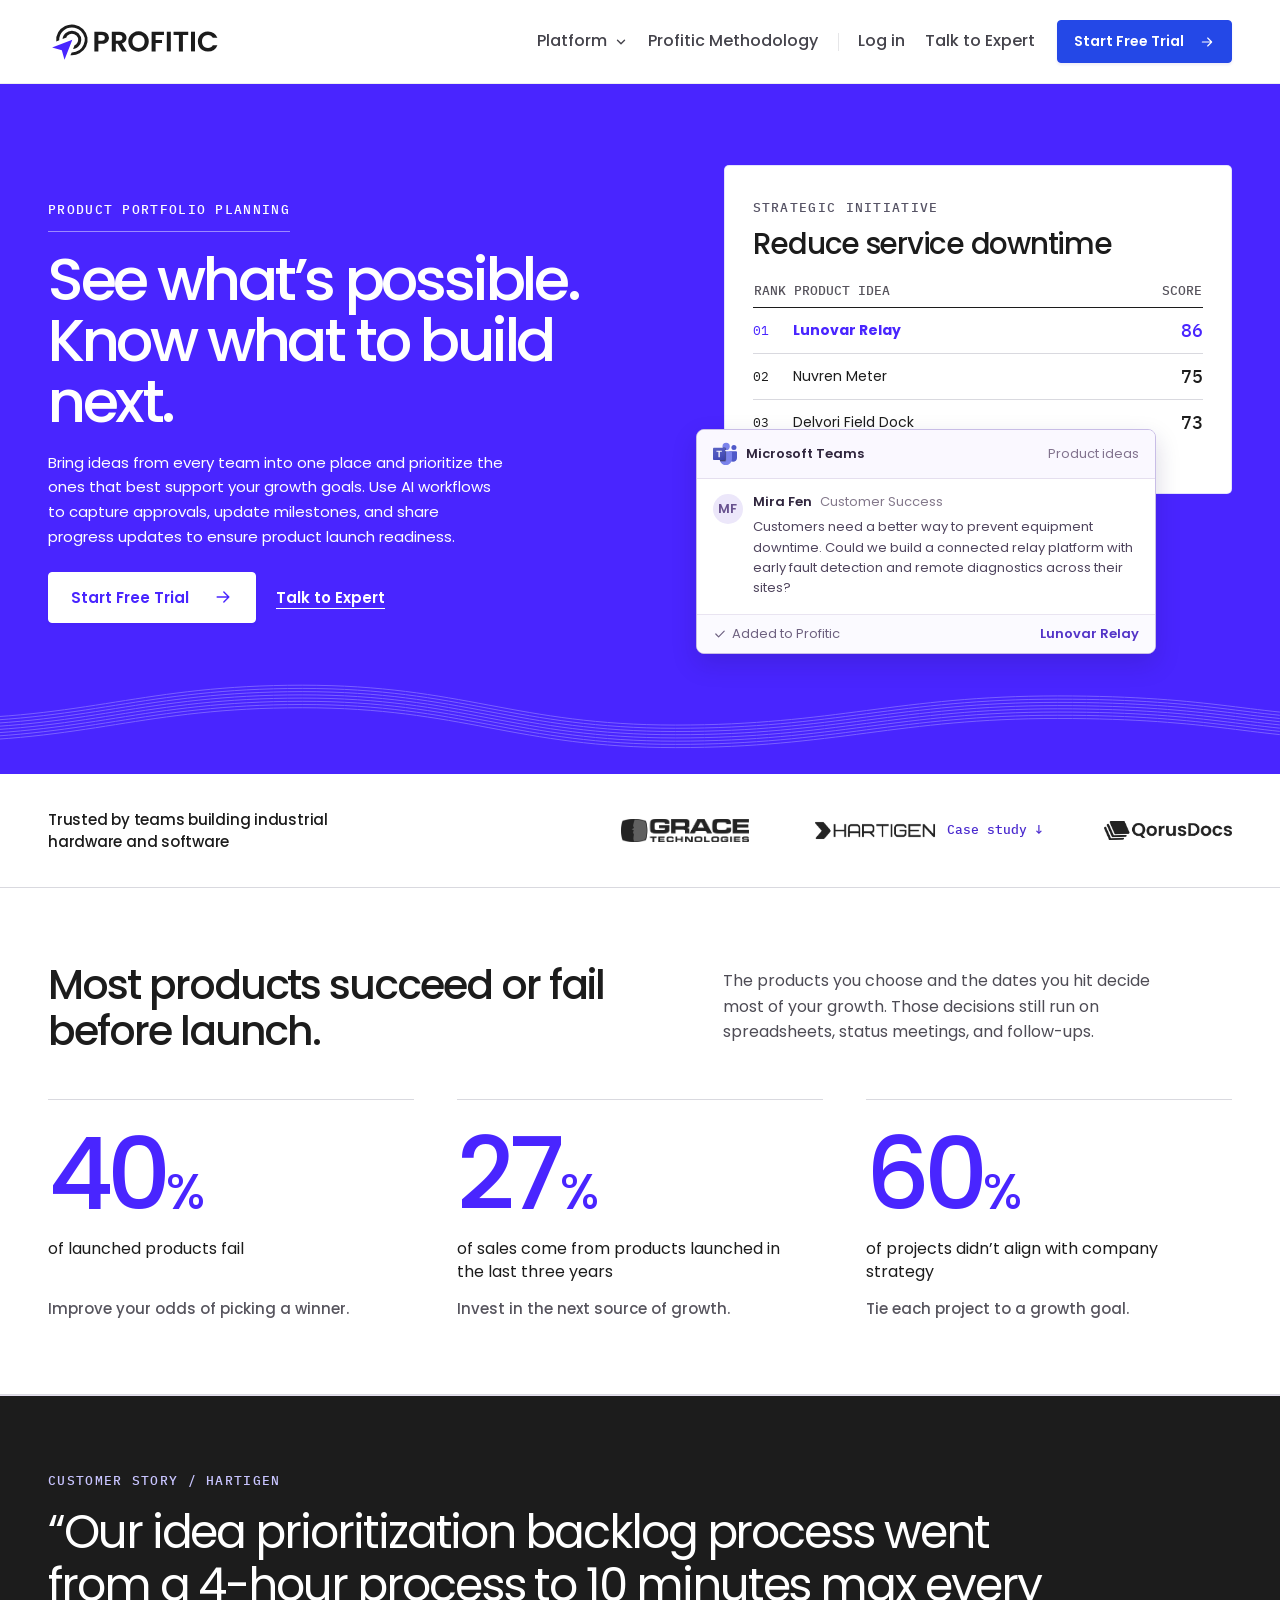
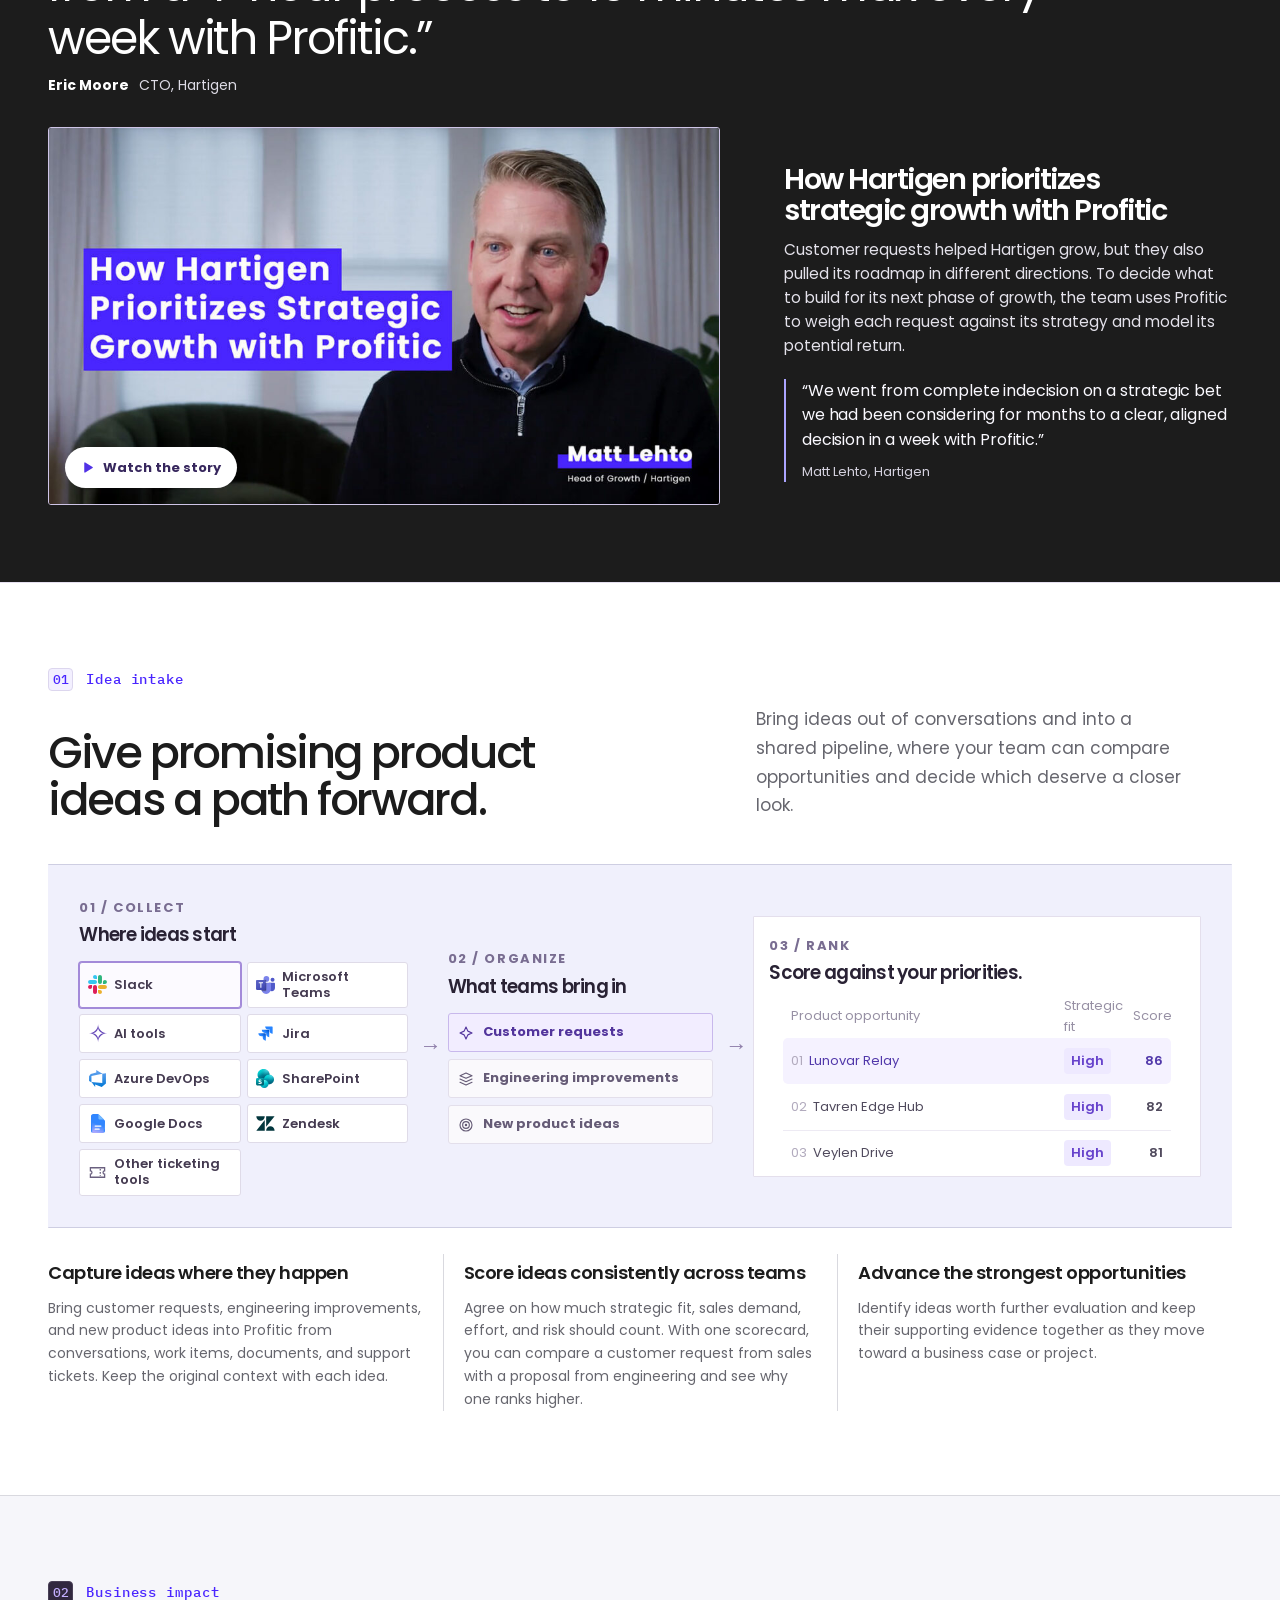
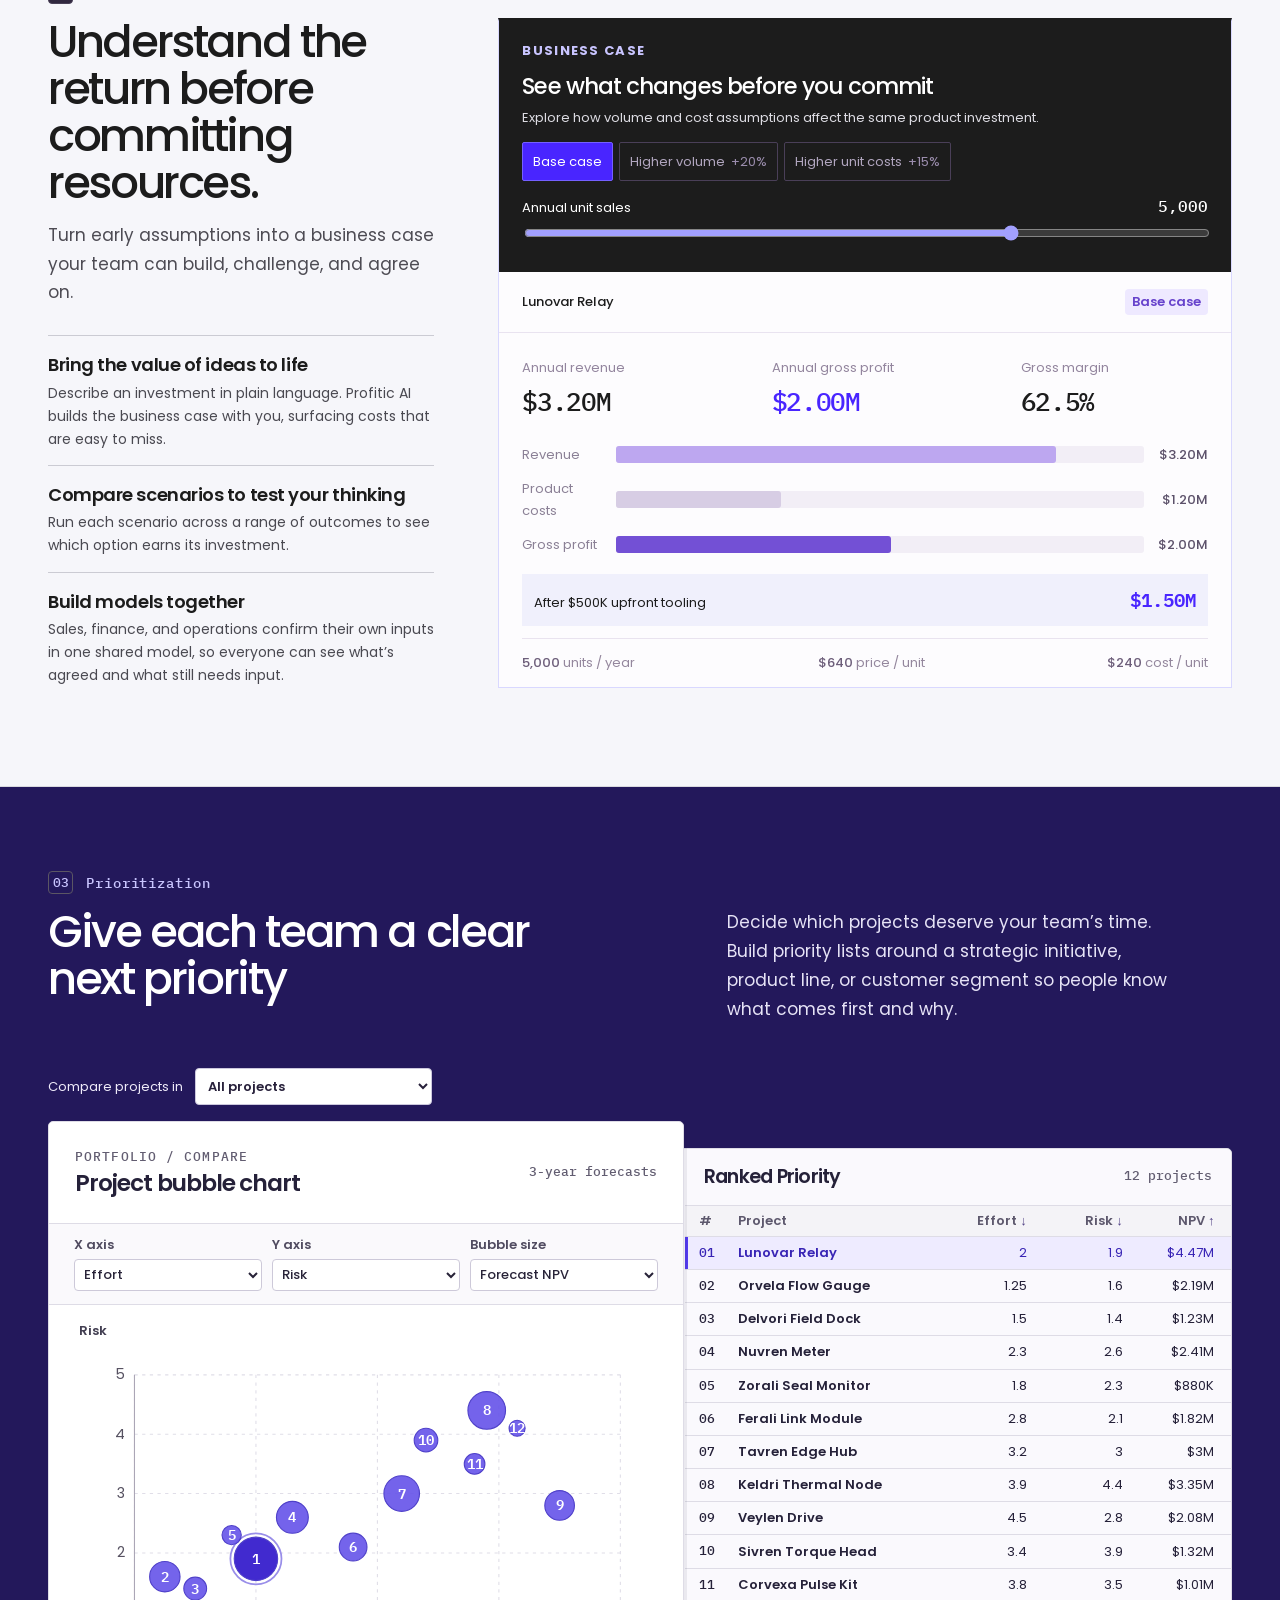
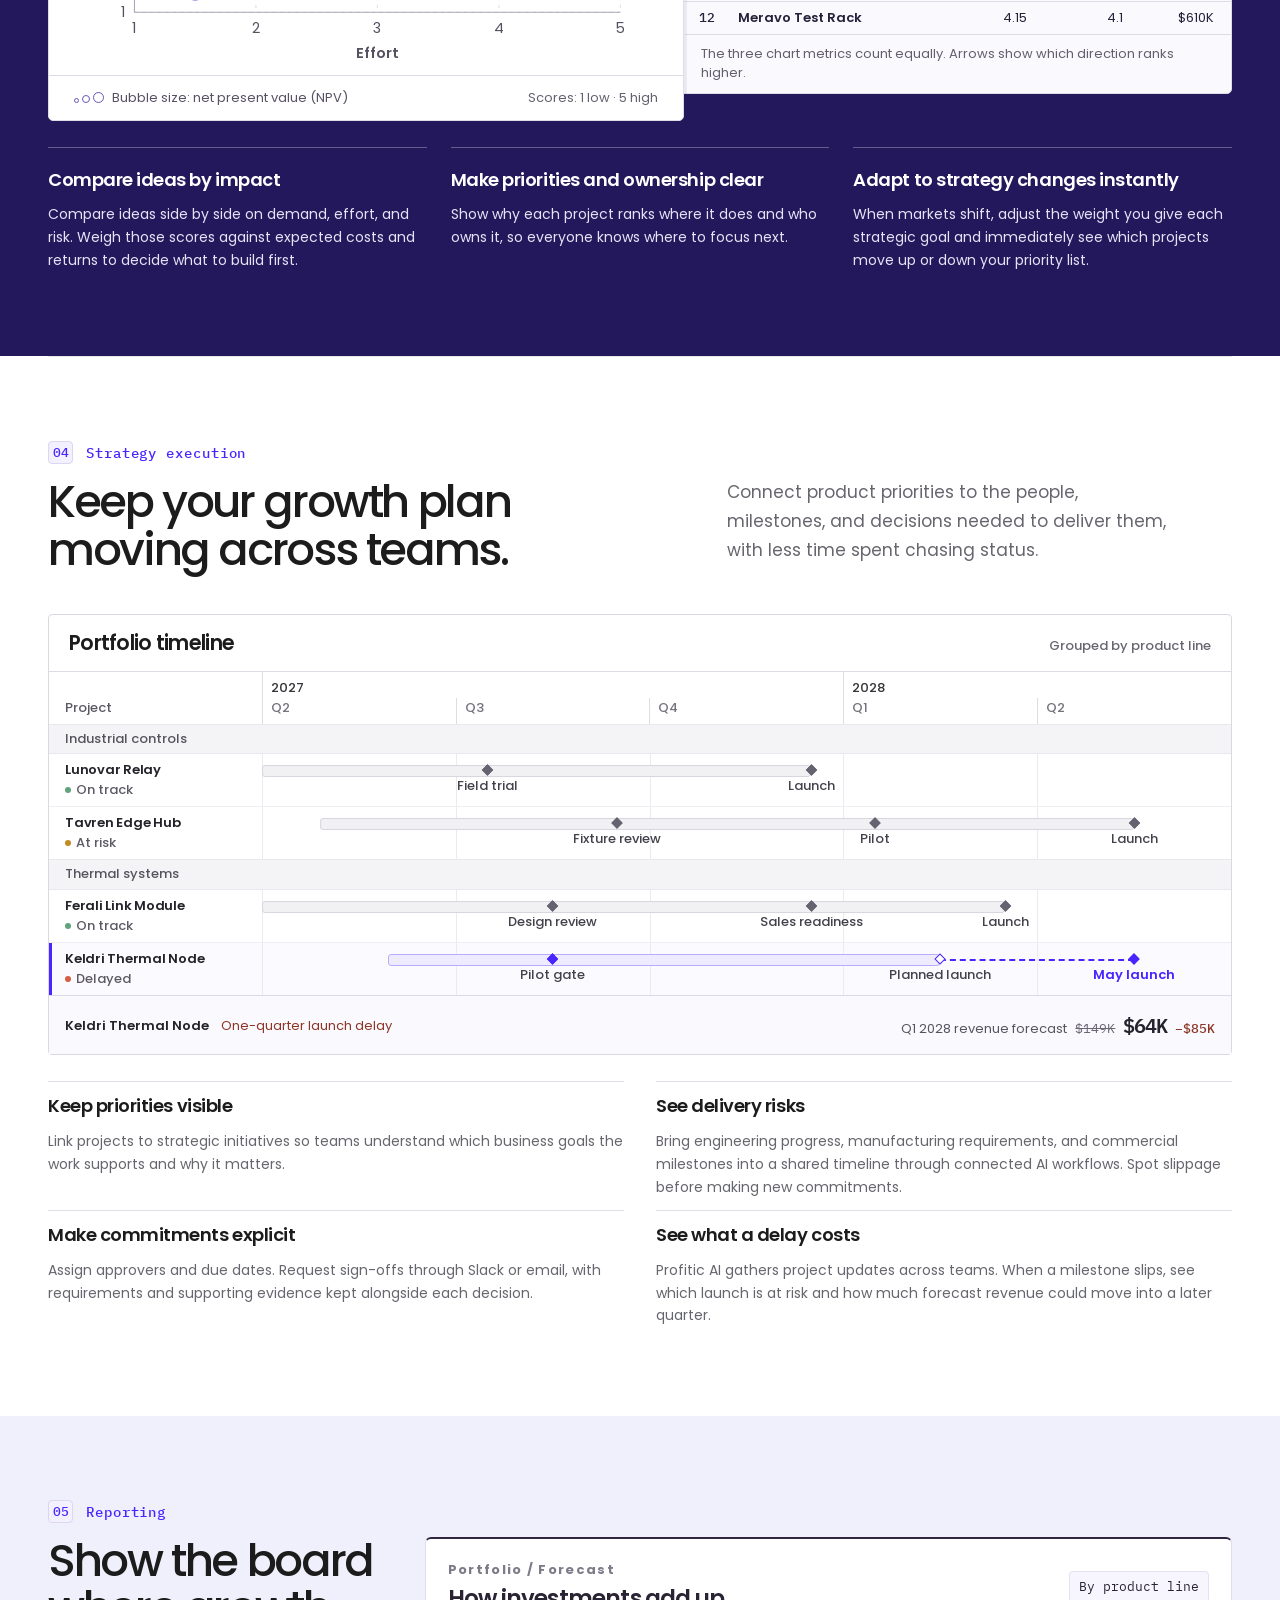
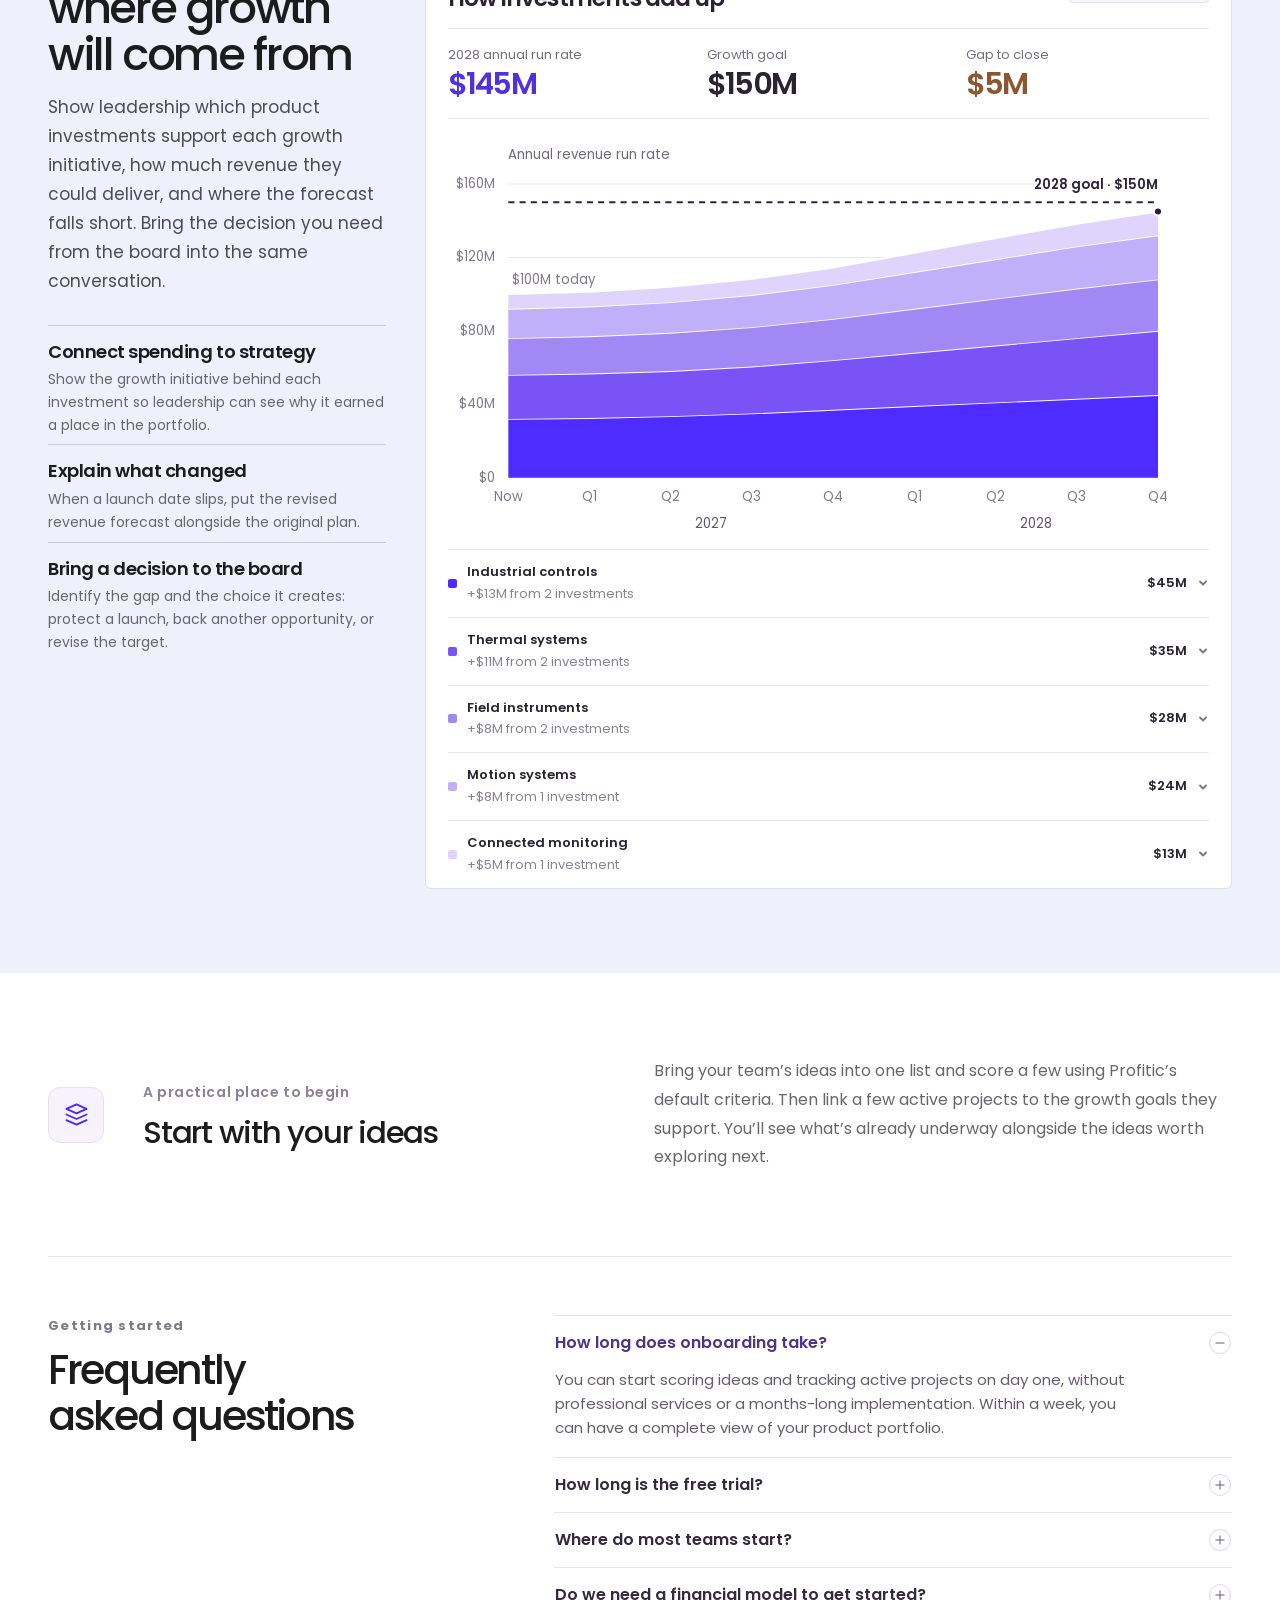
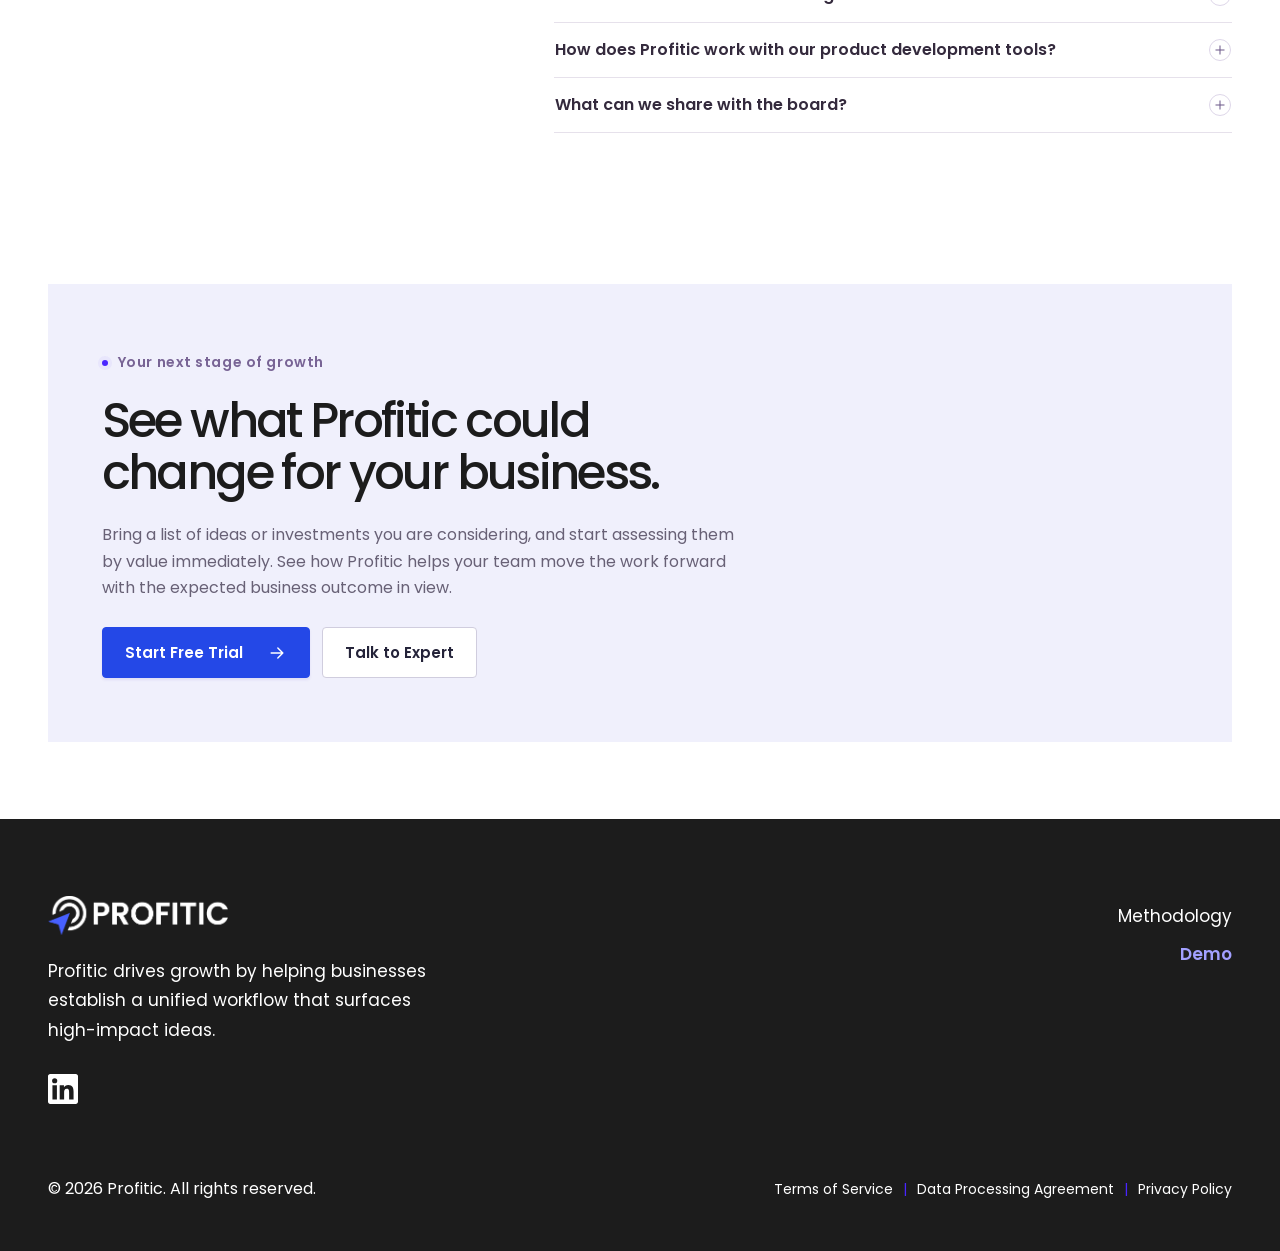
==== commit 542e9a56: "Add Hubspot snippet" ====
--- a/index.html
+++ b/index.html
@@ -36,9 +36,11 @@
 <link rel="preconnect" href="https://fonts.gstatic.com" crossorigin>
 <link href="https://fonts.googleapis.com/css2?family=IBM+Plex+Mono:wght@400;500&family=Poppins:wght@400;500;600&display=swap" rel="stylesheet">
 <link rel="stylesheet" href="assets/css/style.css?v=6b0fff81">
-<script type="application/ld+json">{"@context": "https://schema.org", "@graph": [{"@type": "Organization", "@id": "https://profitic.com/#organization", "name": "Profitic", "legalName": "Profitic, Inc.", "url": "https://profitic.com/", "logo": "https://profitic.com/assets/img/logo-profitic.svg", "email": "privacy@profitic.com", "description": "Profitic is a product portfolio planning platform that helps teams collect ideas, score them, model their business case, prioritize what to build, and track execution against growth goals.", "address": {"@type": "PostalAddress", "streetAddress": "3420 W. Lake Sammamish Pkwy SE", "addressLocality": "Bellevue", "addressRegion": "WA", "postalCode": "98008", "addressCountry": "US"}, "sameAs": ["https://www.linkedin.com/company/profitic-ai/"]}, {"@type": "WebSite", "@id": "https://profitic.com/#website", "url": "https://profitic.com/", "name": "Profitic", "publisher": {"@id": "https://profitic.com/#organization"}, "inLanguage": "en-US"}, {"@type": "WebPage", "@id": "https://profitic.com/#webpage", "url": "https://profitic.com/", "name": "Profitic — Turn product strategy into profitable growth", "description": "Make your product operations self-driving so you can focus on growth. Connect ideas, financial decisions, and execution with Profitic.", "isPartOf": {"@id": "https://profitic.com/#website"}, "about": {"@id": "https://profitic.com/#organization"}, "inLanguage": "en-US"}, {"@type": "SoftwareApplication", "@id": "https://profitic.com/#software", "name": "Profitic", "applicationCategory": "BusinessApplication", "applicationSubCategory": "Product portfolio management", "operatingSystem": "Web", "url": "https://profitic.com/", "publisher": {"@id": "https://profitic.com/#organization"}, "description": "Make your product operations self-driving so you can focus on growth. Connect ideas, financial decisions, and execution with Profitic.", "featureList": ["Idea collection", "Value modeling", "Project prioritization", "Product execution", "Portfolio management", "Leadership reporting"], "offers": {"@type": "Offer", "price": "0", "priceCurrency": "USD", "description": "30-day free trial"}}, {"@type": "FAQPage", "mainEntity": [{"@type": "Question", "name": "Industrial controls+$13M from 2 investments$45M⌄Existing business$32MLunovar Relay+$6MTavren Edge Hub+$7MThermal systems+$11M from 2 investments$35M⌄Existing business$24MFerali Link Module+$6MKeldri Thermal Node+$5MField instruments+$8M from 2 investments$28M⌄Existing business$20MNuvren Meter+$5MDelvori Field Dock+$3MMotion systems+$8M from 1 investment$24M⌄Existing business$16MVeylen Drive+$8MConnected monitoring+$5M from 1 investment$13M⌄Existing business$8MCorvexa Pulse Kit+$5M\n\n    \n\n    A practical place to beginStart with your ideasBring your team’s ideas into one list and score a few using Profitic’s default criteria. Then link a few active projects to the growth goals they support. You’ll see what’s already underway alongside the ideas worth exploring next.\n\n    Getting startedFrequently asked questionsHow long does onboarding take?", "acceptedAnswer": {"@type": "Answer", "text": "You can start scoring ideas and tracking active projects on day one, without professional services or a months-long implementation. Within a week, you can have a complete view of your product portfolio."}}, {"@type": "Question", "name": "How long is the free trial?", "acceptedAnswer": {"@type": "Answer", "text": "You can try Profitic free for 30 days."}}, {"@type": "Question", "name": "Where do most teams start?", "acceptedAnswer": {"@type": "Answer", "text": "Most teams import their existing ideas and agree on a few criteria, such as strategic fit, customer demand, and effort. They score each idea against those criteria to decide which ones to explore first."}}, {"@type": "Question", "name": "Do we need a financial model to get started?", "acceptedAnswer": {"@type": "Answer", "text": "No. Start with an idea or an active project. When you’re ready to assess the return, give Profitic AI your estimates for sales volume, price, and costs, then test how the outcome changes."}}, {"@type": "Question", "name": "How does Profitic work with our product development tools?", "acceptedAnswer": {"@type": "Answer", "text": "Profitic is the strategic alignment layer across teams. It gives you one place to agree on what to build, what return to expect, and what it will take to launch. Teams do the work in their existing tools, like Jira or Azure DevOps. Profitic AI brings milestone updates back into the plan so everyone can see what’s on track and where a delay could affect growth."}}, {"@type": "Question", "name": "What can we share with the board?", "acceptedAnswer": {"@type": "Answer", "text": "Show which investments support each growth initiative, their forecast contribution, and how that compares with the target. If a launch slips, you can explain what changed and which decision needs leadership’s attention."}}]}]}</script>
-
+<script type="application/ld+json">{"@context": "https://schema.org", "@graph": [{"@type": "Organization", "@id": "https://profitic.com/#organization", "name": "Profitic", "legalName": "Profitic, Inc.", "url": "https://profitic.com/", "logo": "https://profitic.com/assets/img/logo-profitic.svg", "email": "privacy@profitic.com", "description": "Profitic is a product portfolio planning platform that helps teams collect ideas, score them, model their business case, prioritize what to build, and track execution against growth goals.", "address": {"@type": "PostalAddress", "streetAddress": "3420 W. Lake Sammamish Pkwy SE", "addressLocality": "Bellevue", "addressRegion": "WA", "postalCode": "98008", "addressCountry": "US"}, "sameAs": ["https://www.linkedin.com/company/profitic-ai/"]}, {"@type": "WebSite", "@id": "https://profitic.com/#website", "url": "https://profitic.com/", "name": "Profitic", "publisher": {"@id": "https://profitic.com/#organization"}, "inLanguage": "en-US"}, {"@type": "WebPage", "@id": "https://profitic.com/#webpage", "url": "https://profitic.com/", "name": "Profitic — Turn product strategy into profitable growth", "description": "Make your product operations self-driving so you can focus on growth. Connect ideas, financial decisions, and execution with Profitic.", "isPartOf": {"@id": "https://profitic.com/#website"}, "about": {"@id": "https://profitic.com/#organization"}, "inLanguage": "en-US"}, {"@type": "SoftwareApplication", "@id": "https://profitic.com/#software", "name": "Profitic", "applicationCategory": "BusinessApplication", "applicationSubCategory": "Product portfolio management", "operatingSystem": "Web", "url": "https://profitic.com/", "publisher": {"@id": "https://profitic.com/#organization"}, "description": "Make your product operations self-driving so you can focus on growth. Connect ideas, financial decisions, and execution with Profitic.", "featureList": ["Idea collection", "Value modeling", "Project prioritization", "Product execution", "Portfolio management", "Leadership reporting"], "offers": {"@type": "Offer", "price": "0", "priceCurrency": "USD", "description": "30-day free trial"}}, {"@type": "FAQPage", "mainEntity": [{"@type": "Question", "name": "Industrial controls+$13M from 2 investments$45MExisting business$32MLunovar Relay+$6MTavren Edge Hub+$7MThermal systems+$11M from 2 investments$35MExisting business$24MFerali Link Module+$6MKeldri Thermal Node+$5MField instruments+$8M from 2 investments$28MExisting business$20MNuvren Meter+$5MDelvori Field Dock+$3MMotion systems+$8M from 1 investment$24MExisting business$16MVeylen Drive+$8MConnected monitoring+$5M from 1 investment$13MExisting business$8MCorvexa Pulse Kit+$5M\n\n    \n\n    A practical place to beginStart with your ideasBring your team’s ideas into one list and score a few using Profitic’s default criteria. Then link a few active projects to the growth goals they support. You’ll see what’s already underway alongside the ideas worth exploring next.\n\n    Getting startedFrequently asked questionsHow long does onboarding take?", "acceptedAnswer": {"@type": "Answer", "text": "You can start scoring ideas and tracking active projects on day one, without professional services or a months-long implementation. Within a week, you can have a complete view of your product portfolio."}}, {"@type": "Question", "name": "How long is the free trial?", "acceptedAnswer": {"@type": "Answer", "text": "You can try Profitic free for 30 days."}}, {"@type": "Question", "name": "Where do most teams start?", "acceptedAnswer": {"@type": "Answer", "text": "Most teams import their existing ideas and agree on a few criteria, such as strategic fit, customer demand, and effort. They score each idea against those criteria to decide which ones to explore first."}}, {"@type": "Question", "name": "Do we need a financial model to get started?", "acceptedAnswer": {"@type": "Answer", "text": "No. Start with an idea or an active project. When you’re ready to assess the return, give Profitic AI your estimates for sales volume, price, and costs, then test how the outcome changes."}}, {"@type": "Question", "name": "How does Profitic work with our product development tools?", "acceptedAnswer": {"@type": "Answer", "text": "Profitic is the strategic alignment layer across teams. It gives you one place to agree on what to build, what return to expect, and what it will take to launch. Teams do the work in their existing tools, like Jira or Azure DevOps. Profitic AI brings milestone updates back into the plan so everyone can see what’s on track and where a delay could affect growth."}}, {"@type": "Question", "name": "What can we share with the board?", "acceptedAnswer": {"@type": "Answer", "text": "Show which investments support each growth initiative, their forecast contribution, and how that compares with the target. If a launch slips, you can explain what changed and which decision needs leadership’s attention."}}]}]}</script>
+
+<!-- Start of HubSpot Embed Code -->
 <script type="text/javascript" id="hs-script-loader" async defer src="https://js-na2.hs-scripts.com/242087374.js"></script>
+<!-- End of HubSpot Embed Code -->
 <style>
 /* Homepage: page-specific styles (product mockups and section layouts) */
 .hero-description{font-size:18px;line-height:1.7;color:var(--muted);max-width:750px;margin:27px auto 0;text-wrap:pretty}
@@ -403,15 +405,15 @@
 #strategy-execution .capability-grid article{padding:13px 0 4px}
 #reporting{border:0;position:relative;isolation:isolate}
 #reporting:before{content:"";position:absolute;z-index:-1;inset:0 calc((100vw - 100%)/-2);background:#f0f0fc}
-.report68{display:grid;grid-template-columns:minmax(0,1.55fr) minmax(0,.65fr);gap:clamp(24px,3vw,56px);align-items:start}
-.report68-narrative{grid-column:2}
-.report68 .br37{grid-column:1;grid-row:1;background:white;border:0;border-top:3px solid var(--ink68)}
+.report68{display:grid;grid-template-columns:minmax(0,.65fr) minmax(0,1.55fr);gap:clamp(24px,3vw,56px);align-items:start}
+.report68-narrative{grid-column:1}
+.report68 .br37{grid-column:2;grid-row:1;background:white;border:0;border-top:3px solid var(--ink68)}
 @media(max-width:930px){
   .hero68-layout{gap:25px}
   .product68 .report68,.product68 #business-impact .biz68{gap:24px}
   .hero68 h1{font-size:max(13px,clamp(40px,5.25vw,53px))}
   #business-impact .biz68{grid-template-columns:minmax(0,.85fr) minmax(0,1.15fr)}
-  .report68{grid-template-columns:minmax(0,1.35fr) minmax(0,.75fr)}
+  .report68{grid-template-columns:minmax(0,.75fr) minmax(0,1.35fr)}
 }
 @media(max-width:760px){
   .hero68-layout,.hs41 .hs41-grid,.product68 #business-impact .biz68,.report68,.product68 #idea-intake .section-intro,.product68 .section-intro{grid-template-columns:1fr}
@@ -774,6 +776,7 @@
   .hero68-layout{padding-bottom:90px}
   .hero68-lines{display:block;min-width:760px;height:68px;bottom:5px}
 }
+.fc91-chevron{display:grid;place-items:center;width:12px;height:12px}.fc91-chevron svg{width:12px;height:12px;fill:none;stroke:currentColor;stroke-width:1.8;stroke-linecap:round;stroke-linejoin:round}
 #prioritization .section-number{background:transparent;border-color:#5b5664}
 </style>
 </head>
@@ -957,7 +960,7 @@
 <div class="fc91-head"><div><span class="mini-label">Portfolio / Forecast</span><h3>How investments add up</h3></div><span class="fc91-group">By product line</span></div>
 <dl class="fc91-kpis"><div><dt>2028 annual run rate</dt><dd>$145M</dd></div><div><dt>Growth goal</dt><dd>$150M</dd></div><div><dt>Gap to close</dt><dd>$5M</dd></div></dl>
 <div class="fc91-chart"><svg class="fc91-svg" viewBox="0 0 760 400" role="img" aria-labelledby="fc91-title fc91-desc"><title id="fc91-title">Annual revenue run rate by product line</title><desc id="fc91-desc">Five product lines start at $100 million in annual revenue. Eight new investments contribute $45 million, bringing the forecast annual run rate to $145 million by Q4 2028 against a $150 million goal. The remaining gap is $5 million.</desc><line class="fc91-grid" x1="66" x2="703" y1="336.0" y2="336.0"/><text class="fc91-axis" x="53" y="340.0" text-anchor="end">$0</text><line class="fc91-grid" x1="66" x2="703" y1="264.0" y2="264.0"/><text class="fc91-axis" x="53" y="268.0" text-anchor="end">$40M</text><line class="fc91-grid" x1="66" x2="703" y1="192.0" y2="192.0"/><text class="fc91-axis" x="53" y="196.0" text-anchor="end">$80M</text><line class="fc91-grid" x1="66" x2="703" y1="120.0" y2="120.0"/><text class="fc91-axis" x="53" y="124.0" text-anchor="end">$120M</text><line class="fc91-grid" x1="66" x2="703" y1="48.0" y2="48.0"/><text class="fc91-axis" x="53" y="52.0" text-anchor="end">$160M</text><path class="fc91-layer" d="M66.00,278.40 L145.62,277.50 L225.25,275.70 L304.88,273.00 L384.50,269.40 L464.12,265.80 L543.75,262.20 L623.38,258.60 L703.00,255.00 L703.00,336.00 L623.38,336.00 L543.75,336.00 L464.12,336.00 L384.50,336.00 L304.88,336.00 L225.25,336.00 L145.62,336.00 L66.00,336.00 Z" fill="#4e2bff"><title>Industrial controls: $32M existing revenue + $13M from new investments = $45M annual run rate</title></path><path d="M66.00,278.40 L145.62,277.50 L225.25,275.70 L304.88,273.00 L384.50,269.40 L464.12,265.80 L543.75,262.20 L623.38,258.60 L703.00,255.00" fill="none" stroke="white" stroke-width="1.8"/><path class="fc91-layer" d="M66.00,235.20 L145.62,233.94 L225.25,231.42 L304.88,227.10 L384.50,220.80 L464.12,213.60 L543.75,206.40 L623.38,199.20 L703.00,192.00 L703.00,255.00 L623.38,258.60 L543.75,262.20 L464.12,265.80 L384.50,269.40 L304.88,273.00 L225.25,275.70 L145.62,277.50 L66.00,278.40 Z" fill="#7953f5"><title>Thermal systems: $24M existing revenue + $11M from new investments = $35M annual run rate</title></path><path d="M66.00,235.20 L145.62,233.94 L225.25,231.42 L304.88,227.10 L384.50,220.80 L464.12,213.60 L543.75,206.40 L623.38,199.20 L703.00,192.00" fill="none" stroke="white" stroke-width="1.8"/><path class="fc91-layer" d="M66.00,199.20 L145.62,197.40 L225.25,193.98 L304.88,188.40 L384.50,180.30 L464.12,170.40 L543.75,160.50 L623.38,150.60 L703.00,141.60 L703.00,192.00 L623.38,199.20 L543.75,206.40 L464.12,213.60 L384.50,220.80 L304.88,227.10 L225.25,231.42 L145.62,233.94 L66.00,235.20 Z" fill="#a288f5"><title>Field instruments: $20M existing revenue + $8M from new investments = $28M annual run rate</title></path><path d="M66.00,199.20 L145.62,197.40 L225.25,193.98 L304.88,188.40 L384.50,180.30 L464.12,170.40 L543.75,160.50 L623.38,150.60 L703.00,141.60" fill="none" stroke="white" stroke-width="1.8"/><path class="fc91-layer" d="M66.00,170.40 L145.62,168.24 L225.25,163.92 L304.88,156.90 L384.50,147.00 L464.12,134.40 L543.75,121.80 L623.38,109.20 L703.00,98.40 L703.00,141.60 L623.38,150.60 L543.75,160.50 L464.12,170.40 L384.50,180.30 L304.88,188.40 L225.25,193.98 L145.62,197.40 L66.00,199.20 Z" fill="#c0aff9"><title>Motion systems: $16M existing revenue + $8M from new investments = $24M annual run rate</title></path><path d="M66.00,170.40 L145.62,168.24 L225.25,163.92 L304.88,156.90 L384.50,147.00 L464.12,134.40 L543.75,121.80 L623.38,109.20 L703.00,98.40" fill="none" stroke="white" stroke-width="1.8"/><path class="fc91-layer" d="M66.00,156.00 L145.62,153.66 L225.25,148.98 L304.88,141.06 L384.50,129.90 L464.12,115.50 L543.75,101.10 L623.38,87.06 L703.00,75.00 L703.00,98.40 L623.38,109.20 L543.75,121.80 L464.12,134.40 L384.50,147.00 L304.88,156.90 L225.25,163.92 L145.62,168.24 L66.00,170.40 Z" fill="#dfd5fc"><title>Connected monitoring: $8M existing revenue + $5M from new investments = $13M annual run rate</title></path><path d="M66.00,156.00 L145.62,153.66 L225.25,148.98 L304.88,141.06 L384.50,129.90 L464.12,115.50 L543.75,101.10 L623.38,87.06 L703.00,75.00" fill="none" stroke="white" stroke-width="1.8"/><line class="fc91-goal" x1="66" x2="703" y1="66.0" y2="66.0"/><text class="fc91-goallabel" x="703" y="53.0" text-anchor="end">2028 goal · $150M</text><circle cx="703" cy="75.0" r="4" fill="#241b44" stroke="white" stroke-width="2"/><text class="fc91-axis" x="70" y="146.0">$100M today</text><text class="fc91-axis" x="66.0" y="359" text-anchor="middle">Now</text><text class="fc91-axis" x="145.625" y="359" text-anchor="middle">Q1</text><text class="fc91-axis" x="225.25" y="359" text-anchor="middle">Q2</text><text class="fc91-axis" x="304.875" y="359" text-anchor="middle">Q3</text><text class="fc91-axis" x="384.5" y="359" text-anchor="middle">Q4</text><text class="fc91-axis" x="464.125" y="359" text-anchor="middle">Q1</text><text class="fc91-axis" x="543.75" y="359" text-anchor="middle">Q2</text><text class="fc91-axis" x="623.375" y="359" text-anchor="middle">Q3</text><text class="fc91-axis" x="703.0" y="359" text-anchor="middle">Q4</text><text class="fc91-year" x="265.0625" y="385" text-anchor="middle">2027</text><text class="fc91-year" x="583.5625" y="385" text-anchor="middle">2028</text><text class="fc91-unit" x="66" y="24">Annual revenue run rate</text></svg></div>
-<div class="fc91-breakdown" aria-label="Product line contributions to the Q4 2028 annual revenue run rate"><details class="fc91-line" style="--line-color:#4e2bff"><summary><span class="fc91-swatch" aria-hidden="true"></span><span class="fc91-line-name">Industrial controls<small>+$13M from 2 investments</small></span><strong>$45M</strong><span class="fc91-chevron" aria-hidden="true">⌄</span></summary><ul><li><span>Existing business</span><span>$32M</span></li><li><span>Lunovar Relay</span><span>+$6M</span></li><li><span>Tavren Edge Hub</span><span>+$7M</span></li></ul></details><details class="fc91-line" style="--line-color:#7953f5"><summary><span class="fc91-swatch" aria-hidden="true"></span><span class="fc91-line-name">Thermal systems<small>+$11M from 2 investments</small></span><strong>$35M</strong><span class="fc91-chevron" aria-hidden="true">⌄</span></summary><ul><li><span>Existing business</span><span>$24M</span></li><li><span>Ferali Link Module</span><span>+$6M</span></li><li><span>Keldri Thermal Node</span><span>+$5M</span></li></ul></details><details class="fc91-line" style="--line-color:#a288f5"><summary><span class="fc91-swatch" aria-hidden="true"></span><span class="fc91-line-name">Field instruments<small>+$8M from 2 investments</small></span><strong>$28M</strong><span class="fc91-chevron" aria-hidden="true">⌄</span></summary><ul><li><span>Existing business</span><span>$20M</span></li><li><span>Nuvren Meter</span><span>+$5M</span></li><li><span>Delvori Field Dock</span><span>+$3M</span></li></ul></details><details class="fc91-line" style="--line-color:#c0aff9"><summary><span class="fc91-swatch" aria-hidden="true"></span><span class="fc91-line-name">Motion systems<small>+$8M from 1 investment</small></span><strong>$24M</strong><span class="fc91-chevron" aria-hidden="true">⌄</span></summary><ul><li><span>Existing business</span><span>$16M</span></li><li><span>Veylen Drive</span><span>+$8M</span></li></ul></details><details class="fc91-line" style="--line-color:#dfd5fc"><summary><span class="fc91-swatch" aria-hidden="true"></span><span class="fc91-line-name">Connected monitoring<small>+$5M from 1 investment</small></span><strong>$13M</strong><span class="fc91-chevron" aria-hidden="true">⌄</span></summary><ul><li><span>Existing business</span><span>$8M</span></li><li><span>Corvexa Pulse Kit</span><span>+$5M</span></li></ul></details></div>
+<div class="fc91-breakdown" aria-label="Product line contributions to the Q4 2028 annual revenue run rate"><details class="fc91-line" style="--line-color:#4e2bff"><summary><span class="fc91-swatch" aria-hidden="true"></span><span class="fc91-line-name">Industrial controls<small>+$13M from 2 investments</small></span><strong>$45M</strong><span class="fc91-chevron" aria-hidden="true"><svg viewBox="0 0 12 12"><path d="M3 4.5 6 7.5 9 4.5"/></svg></span></summary><ul><li><span>Existing business</span><span>$32M</span></li><li><span>Lunovar Relay</span><span>+$6M</span></li><li><span>Tavren Edge Hub</span><span>+$7M</span></li></ul></details><details class="fc91-line" style="--line-color:#7953f5"><summary><span class="fc91-swatch" aria-hidden="true"></span><span class="fc91-line-name">Thermal systems<small>+$11M from 2 investments</small></span><strong>$35M</strong><span class="fc91-chevron" aria-hidden="true"><svg viewBox="0 0 12 12"><path d="M3 4.5 6 7.5 9 4.5"/></svg></span></summary><ul><li><span>Existing business</span><span>$24M</span></li><li><span>Ferali Link Module</span><span>+$6M</span></li><li><span>Keldri Thermal Node</span><span>+$5M</span></li></ul></details><details class="fc91-line" style="--line-color:#a288f5"><summary><span class="fc91-swatch" aria-hidden="true"></span><span class="fc91-line-name">Field instruments<small>+$8M from 2 investments</small></span><strong>$28M</strong><span class="fc91-chevron" aria-hidden="true"><svg viewBox="0 0 12 12"><path d="M3 4.5 6 7.5 9 4.5"/></svg></span></summary><ul><li><span>Existing business</span><span>$20M</span></li><li><span>Nuvren Meter</span><span>+$5M</span></li><li><span>Delvori Field Dock</span><span>+$3M</span></li></ul></details><details class="fc91-line" style="--line-color:#c0aff9"><summary><span class="fc91-swatch" aria-hidden="true"></span><span class="fc91-line-name">Motion systems<small>+$8M from 1 investment</small></span><strong>$24M</strong><span class="fc91-chevron" aria-hidden="true"><svg viewBox="0 0 12 12"><path d="M3 4.5 6 7.5 9 4.5"/></svg></span></summary><ul><li><span>Existing business</span><span>$16M</span></li><li><span>Veylen Drive</span><span>+$8M</span></li></ul></details><details class="fc91-line" style="--line-color:#dfd5fc"><summary><span class="fc91-swatch" aria-hidden="true"></span><span class="fc91-line-name">Connected monitoring<small>+$5M from 1 investment</small></span><strong>$13M</strong><span class="fc91-chevron" aria-hidden="true"><svg viewBox="0 0 12 12"><path d="M3 4.5 6 7.5 9 4.5"/></svg></span></summary><ul><li><span>Existing business</span><span>$8M</span></li><li><span>Corvexa Pulse Kit</span><span>+$5M</span></li></ul></details></div>
 </div></div></section>
     </div>
 
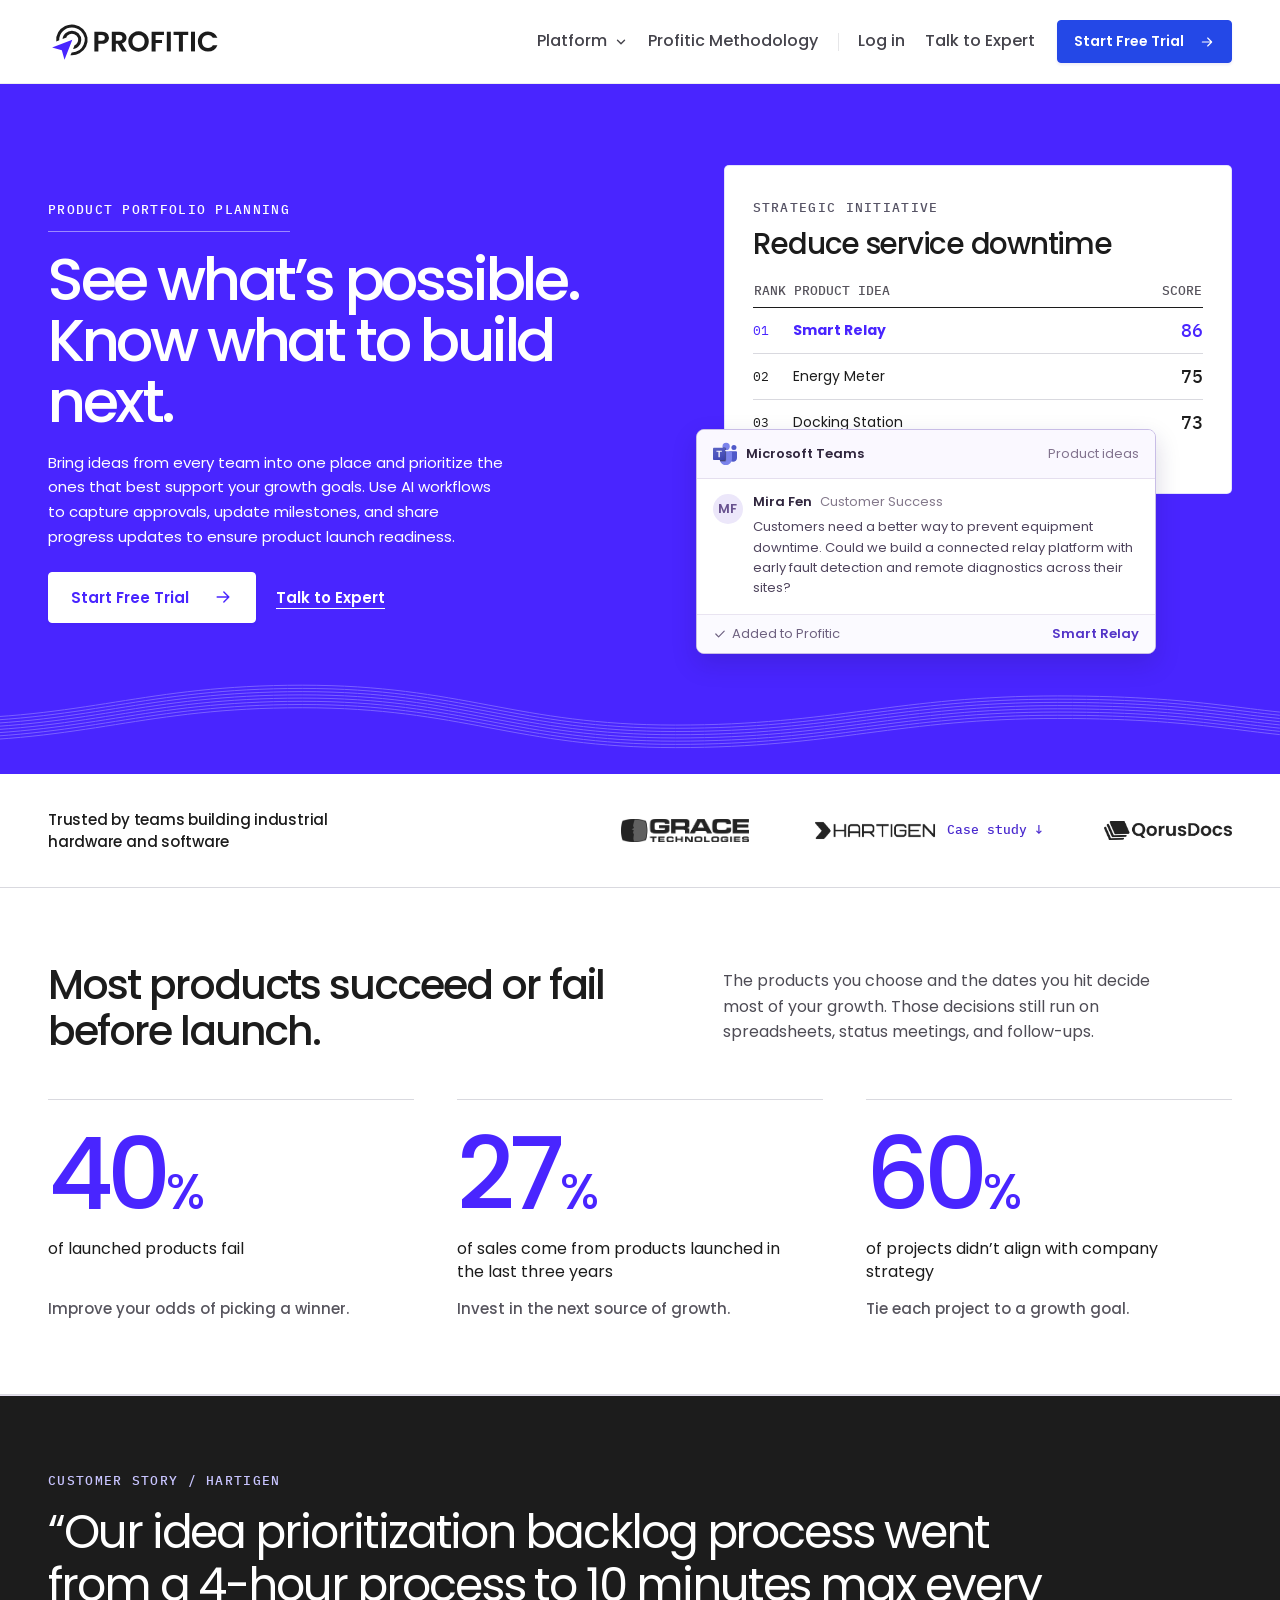
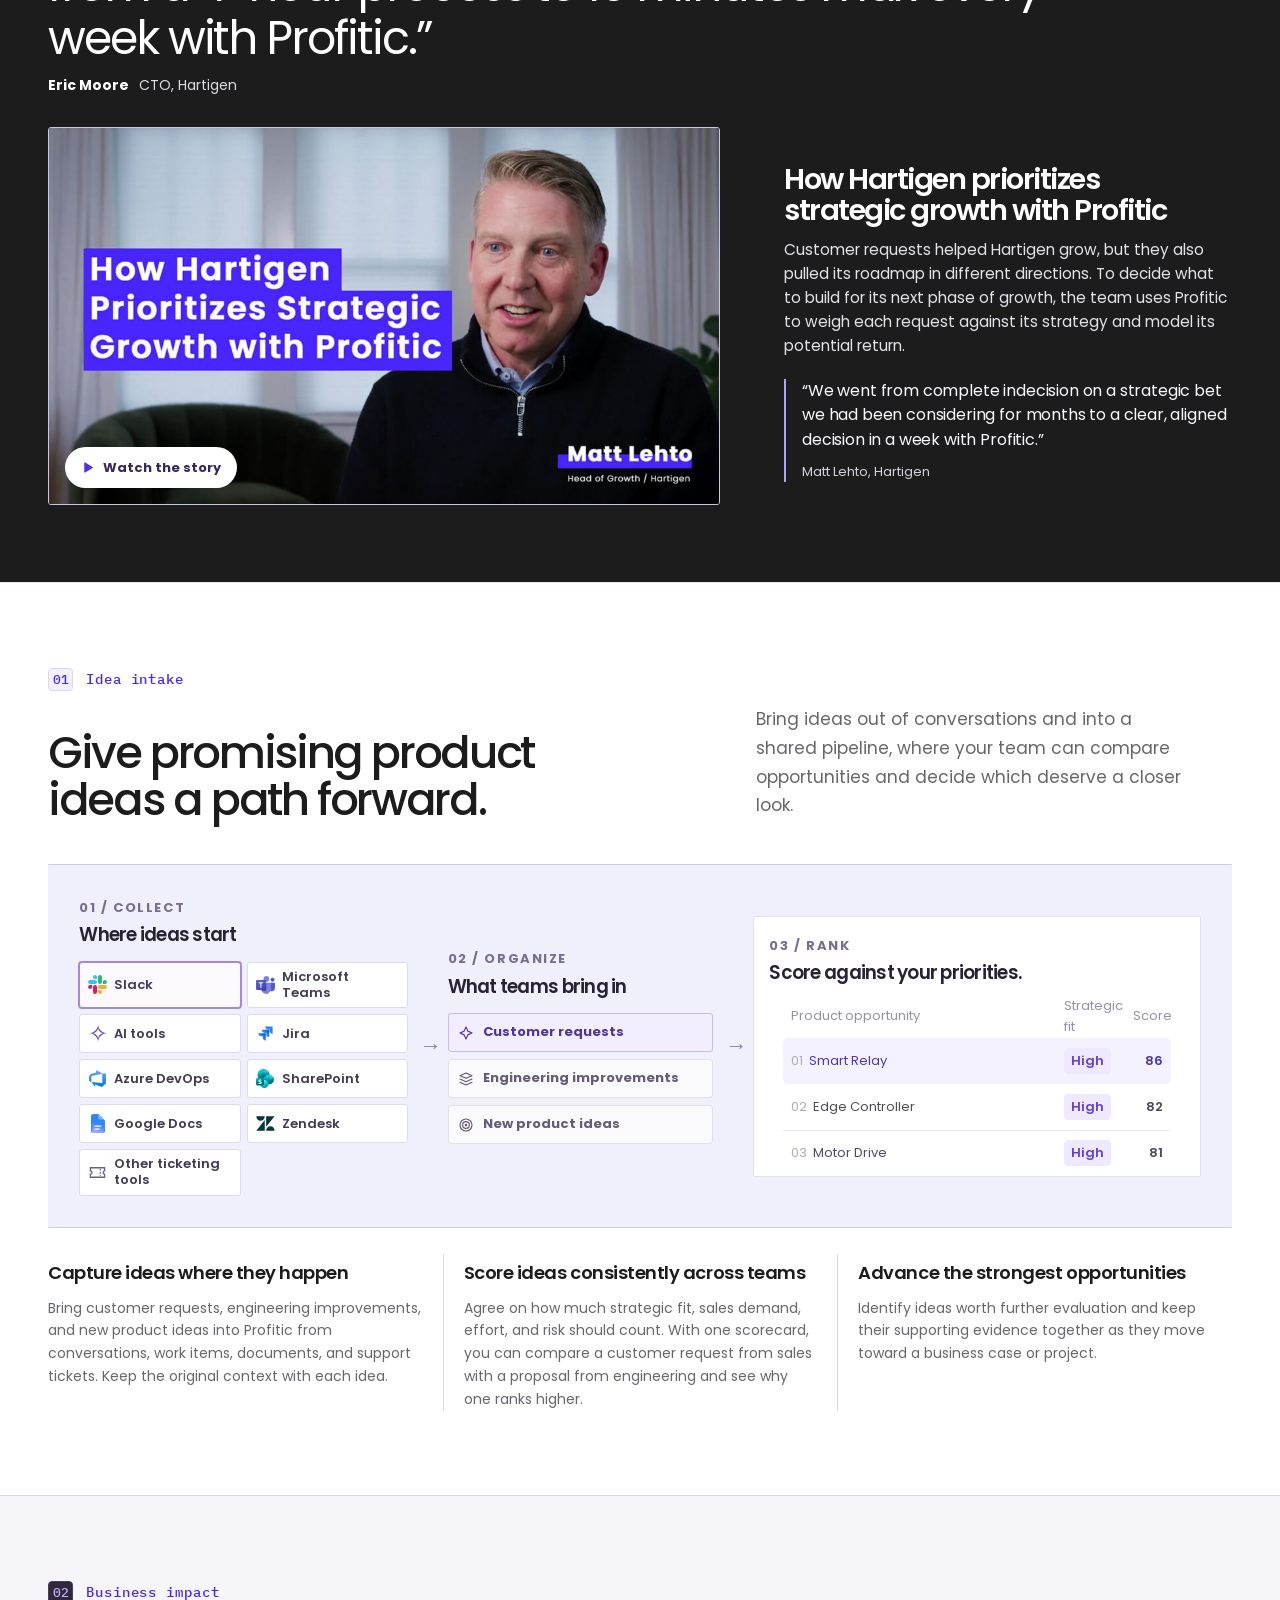
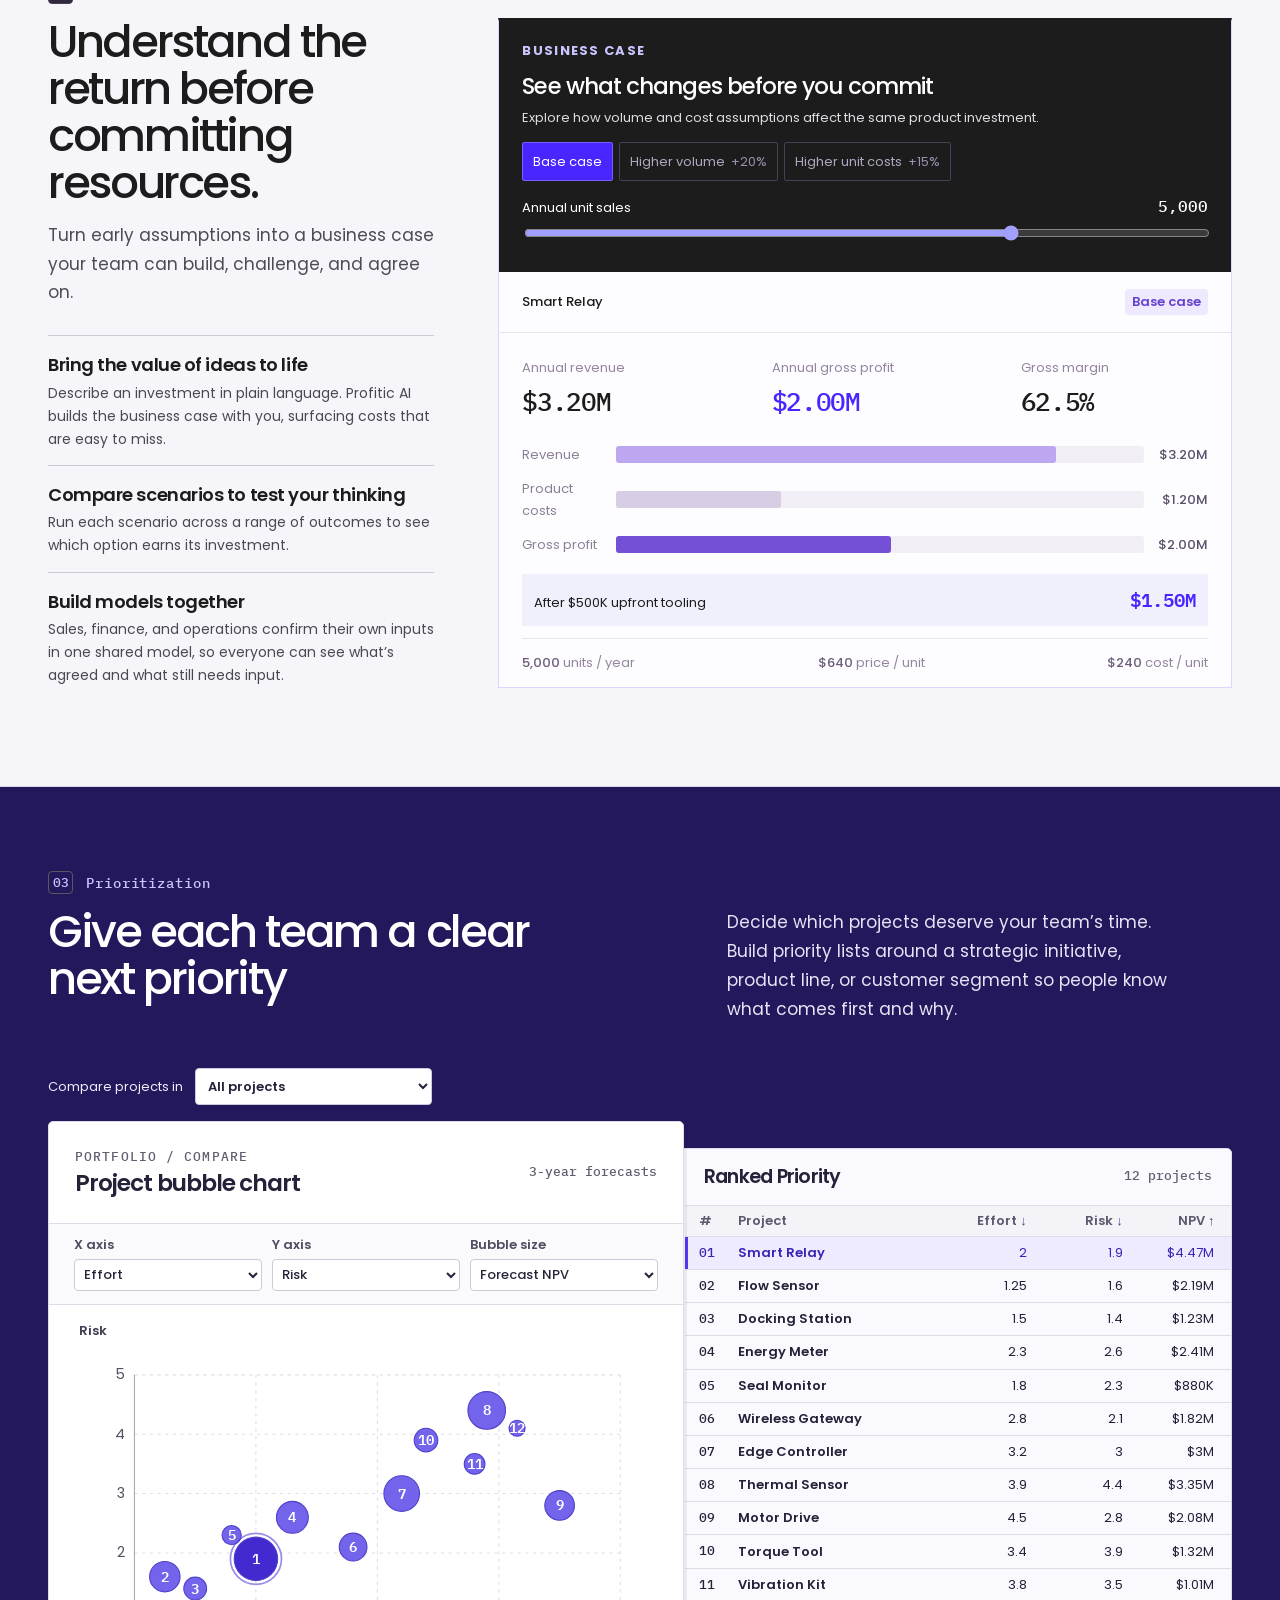
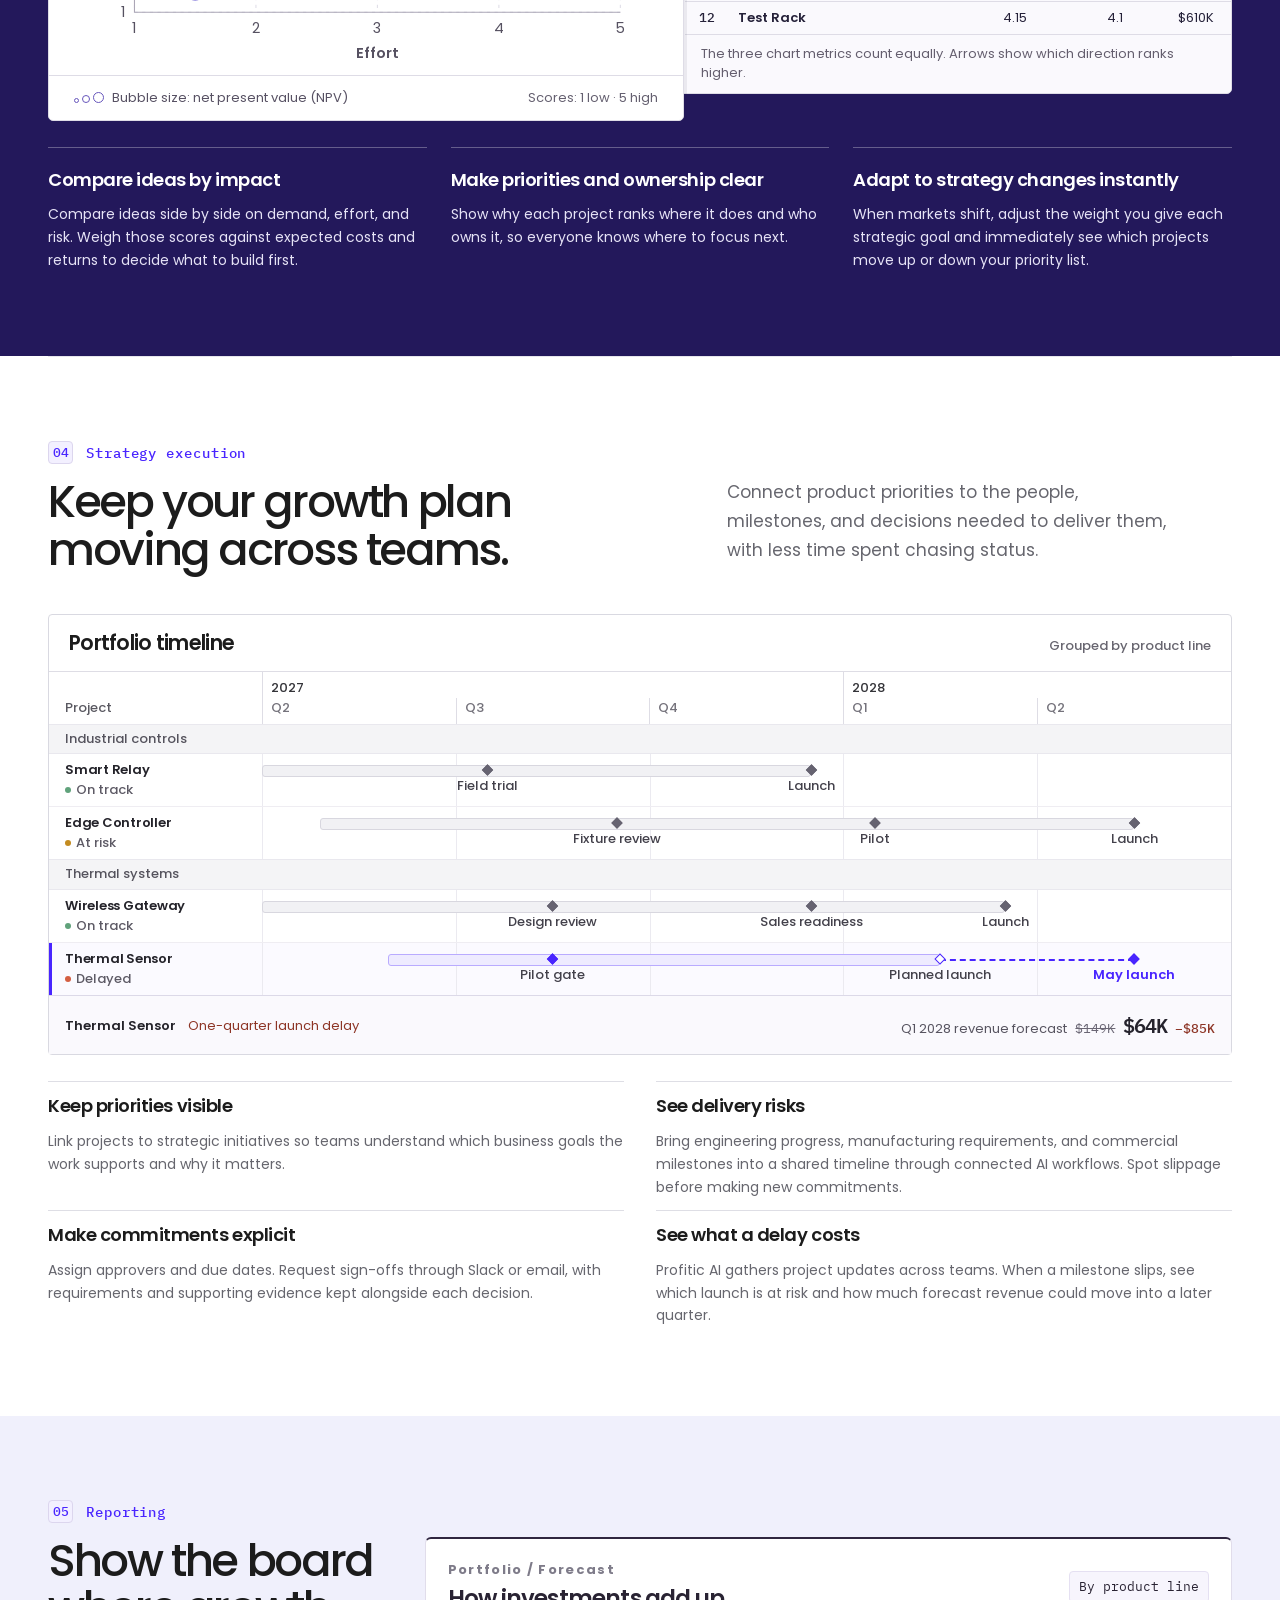
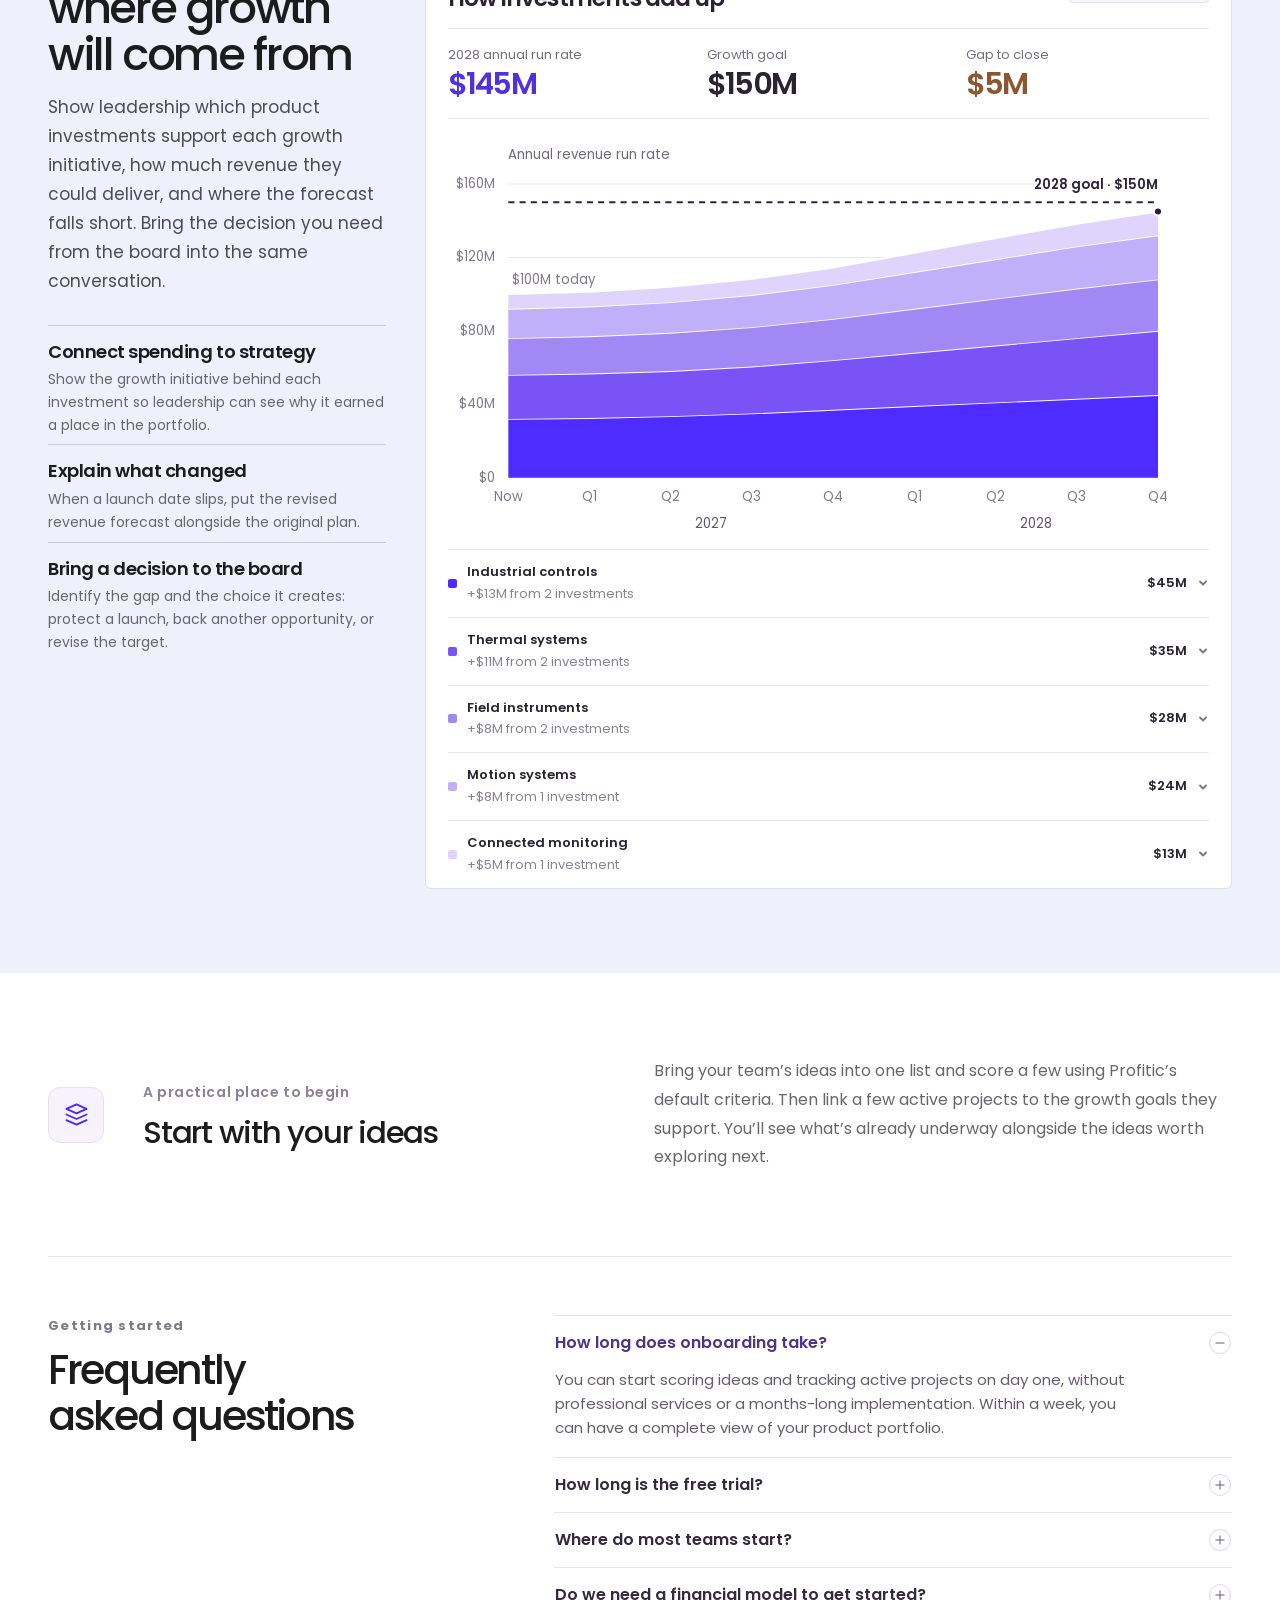
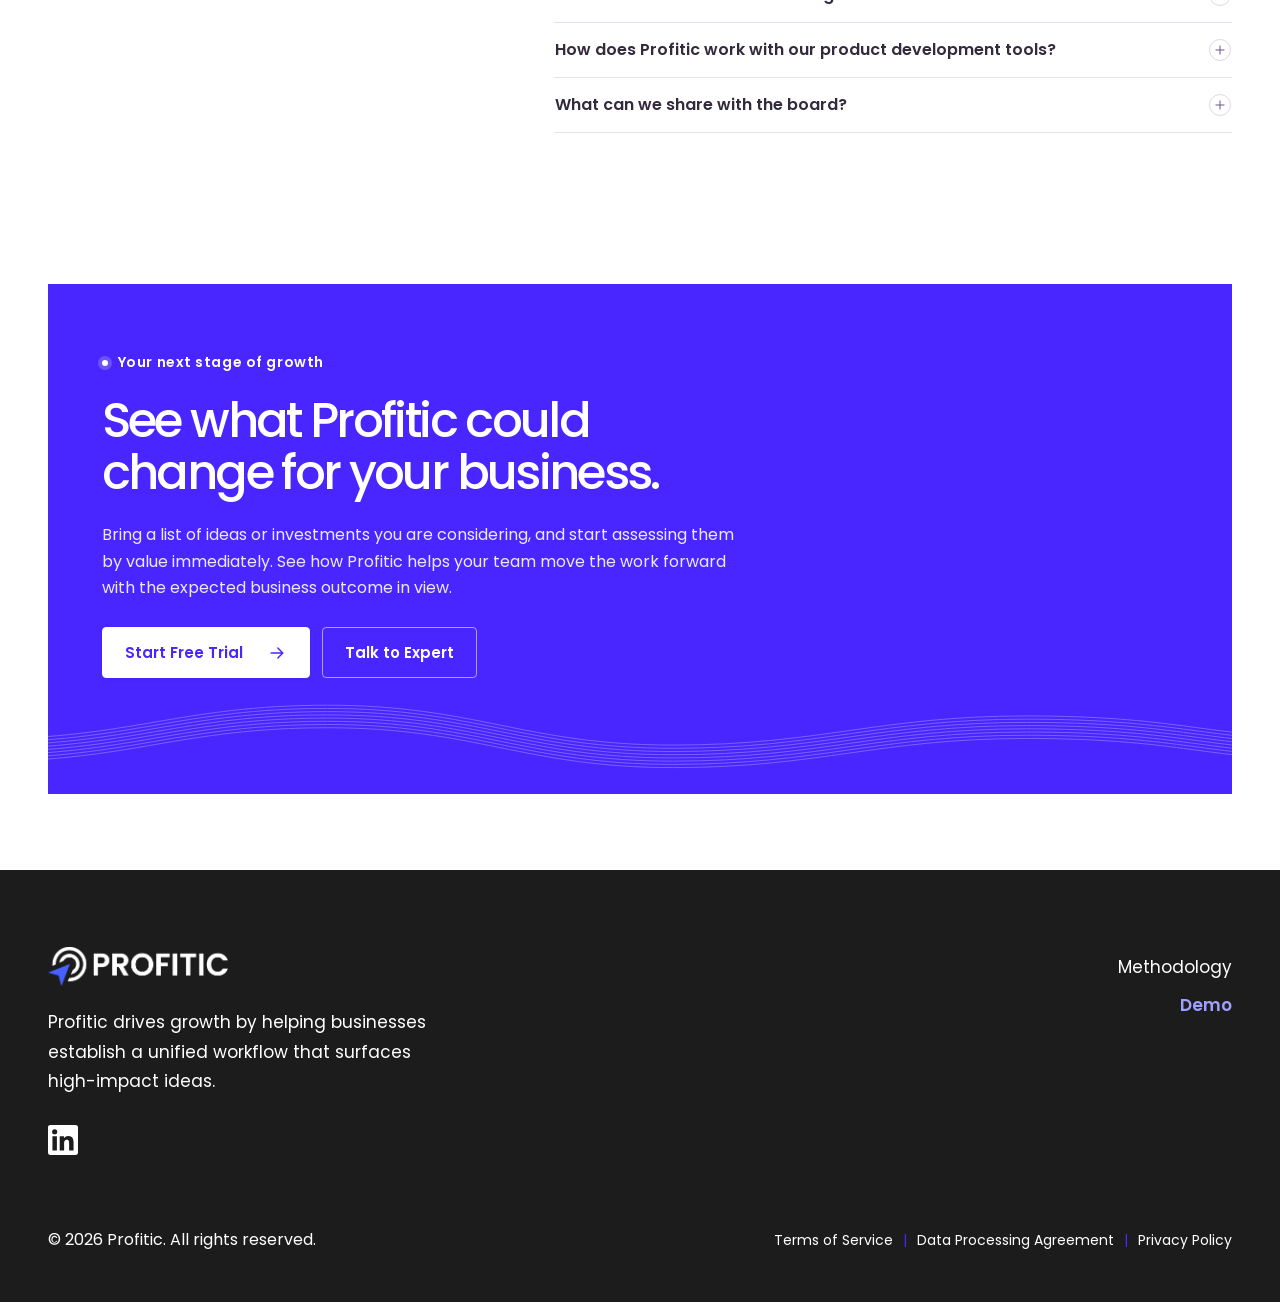
==== commit b3eeb794: "Make the names not as AI generated" ====
--- a/index.html
+++ b/index.html
@@ -35,8 +35,8 @@
 <link rel="preconnect" href="https://fonts.googleapis.com">
 <link rel="preconnect" href="https://fonts.gstatic.com" crossorigin>
 <link href="https://fonts.googleapis.com/css2?family=IBM+Plex+Mono:wght@400;500&family=Poppins:wght@400;500;600&display=swap" rel="stylesheet">
-<link rel="stylesheet" href="assets/css/style.css?v=6b0fff81">
-<script type="application/ld+json">{"@context": "https://schema.org", "@graph": [{"@type": "Organization", "@id": "https://profitic.com/#organization", "name": "Profitic", "legalName": "Profitic, Inc.", "url": "https://profitic.com/", "logo": "https://profitic.com/assets/img/logo-profitic.svg", "email": "privacy@profitic.com", "description": "Profitic is a product portfolio planning platform that helps teams collect ideas, score them, model their business case, prioritize what to build, and track execution against growth goals.", "address": {"@type": "PostalAddress", "streetAddress": "3420 W. Lake Sammamish Pkwy SE", "addressLocality": "Bellevue", "addressRegion": "WA", "postalCode": "98008", "addressCountry": "US"}, "sameAs": ["https://www.linkedin.com/company/profitic-ai/"]}, {"@type": "WebSite", "@id": "https://profitic.com/#website", "url": "https://profitic.com/", "name": "Profitic", "publisher": {"@id": "https://profitic.com/#organization"}, "inLanguage": "en-US"}, {"@type": "WebPage", "@id": "https://profitic.com/#webpage", "url": "https://profitic.com/", "name": "Profitic — Turn product strategy into profitable growth", "description": "Make your product operations self-driving so you can focus on growth. Connect ideas, financial decisions, and execution with Profitic.", "isPartOf": {"@id": "https://profitic.com/#website"}, "about": {"@id": "https://profitic.com/#organization"}, "inLanguage": "en-US"}, {"@type": "SoftwareApplication", "@id": "https://profitic.com/#software", "name": "Profitic", "applicationCategory": "BusinessApplication", "applicationSubCategory": "Product portfolio management", "operatingSystem": "Web", "url": "https://profitic.com/", "publisher": {"@id": "https://profitic.com/#organization"}, "description": "Make your product operations self-driving so you can focus on growth. Connect ideas, financial decisions, and execution with Profitic.", "featureList": ["Idea collection", "Value modeling", "Project prioritization", "Product execution", "Portfolio management", "Leadership reporting"], "offers": {"@type": "Offer", "price": "0", "priceCurrency": "USD", "description": "30-day free trial"}}, {"@type": "FAQPage", "mainEntity": [{"@type": "Question", "name": "Industrial controls+$13M from 2 investments$45MExisting business$32MLunovar Relay+$6MTavren Edge Hub+$7MThermal systems+$11M from 2 investments$35MExisting business$24MFerali Link Module+$6MKeldri Thermal Node+$5MField instruments+$8M from 2 investments$28MExisting business$20MNuvren Meter+$5MDelvori Field Dock+$3MMotion systems+$8M from 1 investment$24MExisting business$16MVeylen Drive+$8MConnected monitoring+$5M from 1 investment$13MExisting business$8MCorvexa Pulse Kit+$5M\n\n    \n\n    A practical place to beginStart with your ideasBring your team’s ideas into one list and score a few using Profitic’s default criteria. Then link a few active projects to the growth goals they support. You’ll see what’s already underway alongside the ideas worth exploring next.\n\n    Getting startedFrequently asked questionsHow long does onboarding take?", "acceptedAnswer": {"@type": "Answer", "text": "You can start scoring ideas and tracking active projects on day one, without professional services or a months-long implementation. Within a week, you can have a complete view of your product portfolio."}}, {"@type": "Question", "name": "How long is the free trial?", "acceptedAnswer": {"@type": "Answer", "text": "You can try Profitic free for 30 days."}}, {"@type": "Question", "name": "Where do most teams start?", "acceptedAnswer": {"@type": "Answer", "text": "Most teams import their existing ideas and agree on a few criteria, such as strategic fit, customer demand, and effort. They score each idea against those criteria to decide which ones to explore first."}}, {"@type": "Question", "name": "Do we need a financial model to get started?", "acceptedAnswer": {"@type": "Answer", "text": "No. Start with an idea or an active project. When you’re ready to assess the return, give Profitic AI your estimates for sales volume, price, and costs, then test how the outcome changes."}}, {"@type": "Question", "name": "How does Profitic work with our product development tools?", "acceptedAnswer": {"@type": "Answer", "text": "Profitic is the strategic alignment layer across teams. It gives you one place to agree on what to build, what return to expect, and what it will take to launch. Teams do the work in their existing tools, like Jira or Azure DevOps. Profitic AI brings milestone updates back into the plan so everyone can see what’s on track and where a delay could affect growth."}}, {"@type": "Question", "name": "What can we share with the board?", "acceptedAnswer": {"@type": "Answer", "text": "Show which investments support each growth initiative, their forecast contribution, and how that compares with the target. If a launch slips, you can explain what changed and which decision needs leadership’s attention."}}]}]}</script>
+<link rel="stylesheet" href="assets/css/style.css?v=389d2993">
+<script type="application/ld+json">{"@context": "https://schema.org", "@graph": [{"@type": "Organization", "@id": "https://profitic.com/#organization", "name": "Profitic", "legalName": "Profitic, Inc.", "url": "https://profitic.com/", "logo": "https://profitic.com/assets/img/logo-profitic.svg", "email": "privacy@profitic.com", "description": "Profitic is a product portfolio planning platform that helps teams collect ideas, score them, model their business case, prioritize what to build, and track execution against growth goals.", "address": {"@type": "PostalAddress", "streetAddress": "3420 W. Lake Sammamish Pkwy SE", "addressLocality": "Bellevue", "addressRegion": "WA", "postalCode": "98008", "addressCountry": "US"}, "sameAs": ["https://www.linkedin.com/company/profitic-ai/"]}, {"@type": "WebSite", "@id": "https://profitic.com/#website", "url": "https://profitic.com/", "name": "Profitic", "publisher": {"@id": "https://profitic.com/#organization"}, "inLanguage": "en-US"}, {"@type": "WebPage", "@id": "https://profitic.com/#webpage", "url": "https://profitic.com/", "name": "Profitic — Turn product strategy into profitable growth", "description": "Make your product operations self-driving so you can focus on growth. Connect ideas, financial decisions, and execution with Profitic.", "isPartOf": {"@id": "https://profitic.com/#website"}, "about": {"@id": "https://profitic.com/#organization"}, "inLanguage": "en-US"}, {"@type": "SoftwareApplication", "@id": "https://profitic.com/#software", "name": "Profitic", "applicationCategory": "BusinessApplication", "applicationSubCategory": "Product portfolio management", "operatingSystem": "Web", "url": "https://profitic.com/", "publisher": {"@id": "https://profitic.com/#organization"}, "description": "Make your product operations self-driving so you can focus on growth. Connect ideas, financial decisions, and execution with Profitic.", "featureList": ["Idea collection", "Value modeling", "Project prioritization", "Product execution", "Portfolio management", "Leadership reporting"], "offers": {"@type": "Offer", "price": "0", "priceCurrency": "USD", "description": "30-day free trial"}}, {"@type": "FAQPage", "mainEntity": [{"@type": "Question", "name": "Industrial controls+$13M from 2 investments$45MExisting business$32MSmart Relay+$6MEdge Controller+$7MThermal systems+$11M from 2 investments$35MExisting business$24MWireless Gateway+$6MThermal Sensor+$5MField instruments+$8M from 2 investments$28MExisting business$20MEnergy Meter+$5MDocking Station+$3MMotion systems+$8M from 1 investment$24MExisting business$16MMotor Drive+$8MConnected monitoring+$5M from 1 investment$13MExisting business$8MVibration Kit+$5M\n\n    \n\n    A practical place to beginStart with your ideasBring your team’s ideas into one list and score a few using Profitic’s default criteria. Then link a few active projects to the growth goals they support. You’ll see what’s already underway alongside the ideas worth exploring next.\n\n    Getting startedFrequently asked questionsHow long does onboarding take?", "acceptedAnswer": {"@type": "Answer", "text": "You can start scoring ideas and tracking active projects on day one, without professional services or a months-long implementation. Within a week, you can have a complete view of your product portfolio."}}, {"@type": "Question", "name": "How long is the free trial?", "acceptedAnswer": {"@type": "Answer", "text": "You can try Profitic free for 30 days."}}, {"@type": "Question", "name": "Where do most teams start?", "acceptedAnswer": {"@type": "Answer", "text": "Most teams import their existing ideas and agree on a few criteria, such as strategic fit, customer demand, and effort. They score each idea against those criteria to decide which ones to explore first."}}, {"@type": "Question", "name": "Do we need a financial model to get started?", "acceptedAnswer": {"@type": "Answer", "text": "No. Start with an idea or an active project. When you’re ready to assess the return, give Profitic AI your estimates for sales volume, price, and costs, then test how the outcome changes."}}, {"@type": "Question", "name": "How does Profitic work with our product development tools?", "acceptedAnswer": {"@type": "Answer", "text": "Profitic is the strategic alignment layer across teams. It gives you one place to agree on what to build, what return to expect, and what it will take to launch. Teams do the work in their existing tools, like Jira or Azure DevOps. Profitic AI brings milestone updates back into the plan so everyone can see what’s on track and where a delay could affect growth."}}, {"@type": "Question", "name": "What can we share with the board?", "acceptedAnswer": {"@type": "Answer", "text": "Show which investments support each growth initiative, their forecast contribution, and how that compares with the target. If a launch slips, you can explain what changed and which decision needs leadership’s attention."}}]}]}</script>
 
 <!-- Start of HubSpot Embed Code -->
 <script type="text/javascript" id="hs-script-loader" async defer src="https://js-na2.hs-scripts.com/242087374.js"></script>
@@ -801,7 +801,7 @@
 
   <header class="site-header">
     <div class="nav-wrap container">
-      <a class="brand" href="index.html" aria-label="Profitic home"><img src="assets/img/logo-profitic.svg" alt="Profitic" width="142" height="34"></a>
+      <a class="brand" href="./" aria-label="Profitic home"><img src="assets/img/logo-profitic.svg" alt="Profitic" width="142" height="34"></a>
       <button class="nav-toggle" type="button" aria-label="Open navigation" aria-controls="header-navigation" aria-expanded="false">
         <svg width="20" height="20" viewBox="0 0 24 24" fill="none" stroke="currentColor" stroke-width="1.7" stroke-linecap="round" aria-hidden="true"><path class="hamburger-glyph" d="M3 6h18M3 12h18M3 18h18"/><path class="close-glyph" d="m5 5 14 14M19 5 5 19"/></svg>
       </button>
@@ -809,19 +809,19 @@
         <details class="platform-nav">
           <summary>Platform <svg width="14" height="14" viewBox="0 0 16 16" aria-hidden="true"><path d="m4 6 4 4 4-4" fill="none" stroke="currentColor" stroke-width="1.6" stroke-linecap="round" stroke-linejoin="round"/></svg></summary>
           <ul class="platform-links">
-            <li><a href="index.html#idea-intake"><svg class="icon" aria-hidden="true"><use href="#i-spark"/></svg>Idea Collection</a></li>
-            <li><a href="index.html#business-impact"><svg class="icon" aria-hidden="true"><use href="#i-chart"/></svg>Value Modeling</a></li>
-            <li><a href="index.html#prioritization"><svg class="icon" aria-hidden="true"><use href="#i-target"/></svg>Project Prioritization</a></li>
-            <li><a href="index.html#strategy-execution"><svg class="icon" aria-hidden="true"><use href="#i-check"/></svg>Product Execution</a></li>
-            <li><a href="index.html#reporting"><svg class="icon" aria-hidden="true"><use href="#i-stack"/></svg>Portfolio Management</a></li>
-            <li><a href="index.html#reporting"><svg class="icon" viewBox="0 0 24 24" aria-hidden="true"><path d="M5 3h9l5 5v13H5zM14 3v5h5M8 17v-3m4 3v-6m4 6v-4"/></svg>Leadership Reporting</a></li>
+            <li><a href="./#idea-intake"><svg class="icon" aria-hidden="true"><use href="#i-spark"/></svg>Idea Collection</a></li>
+            <li><a href="./#business-impact"><svg class="icon" aria-hidden="true"><use href="#i-chart"/></svg>Value Modeling</a></li>
+            <li><a href="./#prioritization"><svg class="icon" aria-hidden="true"><use href="#i-target"/></svg>Project Prioritization</a></li>
+            <li><a href="./#strategy-execution"><svg class="icon" aria-hidden="true"><use href="#i-check"/></svg>Product Execution</a></li>
+            <li><a href="./#reporting"><svg class="icon" aria-hidden="true"><use href="#i-stack"/></svg>Portfolio Management</a></li>
+            <li><a href="./#reporting"><svg class="icon" viewBox="0 0 24 24" aria-hidden="true"><path d="M5 3h9l5 5v13H5zM14 3v5h5M8 17v-3m4 3v-6m4 6v-4"/></svg>Leadership Reporting</a></li>
           </ul>
         </details>
-        <a class="header-link" href="profitic-methodology.html">Profitic Methodology</a>
+        <a class="header-link" href="profitic-methodology">Profitic Methodology</a>
         <a class="header-link header-login" href="https://app.profitic.com/">Log in</a>
-        <a class="header-link" href="see-a-demo.html">Talk to Expert</a>
+        <a class="header-link" href="see-a-demo">Talk to Expert</a>
       </nav>
-      <a class="button button-small cta-trial" href="idea-collection-free-trial-form.html">Start Free Trial <svg class="icon" aria-hidden="true"><use href="#i-arrow"/></svg></a>
+      <a class="button button-small cta-trial" href="idea-collection-free-trial-form">Start Free Trial <svg class="icon" aria-hidden="true"><use href="#i-arrow"/></svg></a>
     </div>
   </header>
 
@@ -830,15 +830,15 @@
       <h1 id="hero-title">See what’s possible. <span>Know what to build next.</span></h1>
       <p class="hero-description">Bring ideas from every team into one place and prioritize the ones that best support your growth goals. Use AI workflows to capture approvals, update milestones, and share progress updates to ensure product launch readiness.</p>
       <div class="hero-actions">
-        <a class="button cta-trial" href="idea-collection-free-trial-form.html">Start Free Trial <svg class="icon" aria-hidden="true"><use href="#i-arrow"/></svg></a>
-        <a class="button cta-expert" href="see-a-demo.html">Talk to Expert</a>
+        <a class="button cta-trial" href="idea-collection-free-trial-form">Start Free Trial <svg class="icon" aria-hidden="true"><use href="#i-arrow"/></svg></a>
+        <a class="button cta-expert" href="see-a-demo">Talk to Expert</a>
       </div>
 
-      </div><div class="hero92-product"><article class="ledger68" aria-label="Priorities for the initiative to reduce service downtime"><span class="micro">Strategic initiative</span><h2>Reduce service downtime</h2><table class="ranking"><thead><tr><th scope="col">Rank</th><th scope="col">Product idea</th><th scope="col">Score</th></tr></thead><tbody><tr class="pick"><td>01</td><td><b>Lunovar Relay</b></td><td>86</td></tr><tr><td>02</td><td>Nuvren Meter</td><td>75</td></tr><tr><td>03</td><td>Delvori Field Dock</td><td>73</td></tr></tbody></table></article>
+      </div><div class="hero92-product"><article class="ledger68" aria-label="Priorities for the initiative to reduce service downtime"><span class="micro">Strategic initiative</span><h2>Reduce service downtime</h2><table class="ranking"><thead><tr><th scope="col">Rank</th><th scope="col">Product idea</th><th scope="col">Score</th></tr></thead><tbody><tr class="pick"><td>01</td><td><b>Smart Relay</b></td><td>86</td></tr><tr><td>02</td><td>Energy Meter</td><td>75</td></tr><tr><td>03</td><td>Docking Station</td><td>73</td></tr></tbody></table></article>
 <aside class="teams92" aria-label="Product idea submitted through Microsoft Teams">
 <div class="teams92-head"><img src="assets/img/icon-teams.svg" width="24" height="24" alt=""><strong>Microsoft Teams</strong><span>Product ideas</span></div>
 <div class="teams92-message"><span class="teams92-avatar" aria-hidden="true">MF</span><div><div class="teams92-author"><strong>Mira Fen</strong><span>Customer Success</span></div><p>Customers need a better way to prevent equipment downtime. Could we build a connected relay platform with early fault detection and remote diagnostics across their sites?</p></div></div>
-<div class="teams92-result"><span><svg width="14" height="14" viewBox="0 0 20 20" fill="none" aria-hidden="true"><path d="m4 10 4 4 8-8" stroke="currentColor" stroke-width="1.7" stroke-linecap="round" stroke-linejoin="round"/></svg>Added to Profitic</span><strong>Lunovar Relay</strong></div>
+<div class="teams92-result"><span><svg width="14" height="14" viewBox="0 0 20 20" fill="none" aria-hidden="true"><path d="m4 10 4 4 8-8" stroke="currentColor" stroke-width="1.7" stroke-linecap="round" stroke-linejoin="round"/></svg>Added to Profitic</span><strong>Smart Relay</strong></div>
 </aside></div></div><svg class="hero68-lines" viewBox="0 0 1440 120" preserveAspectRatio="none" aria-hidden="true" focusable="false"><g fill="none" stroke="currentColor" stroke-width="1" stroke-linecap="round"><path d="M-80 56 C100 56 160 12 340 12 S580 64 760 64 S1010 26 1190 26 S1410 52 1520 52" vector-effect="non-scaling-stroke"/><path d="M-80 60.2 C100 60.2 160 16.2 340 16.2 S580 68.2 760 68.2 S1010 30.2 1190 30.2 S1410 56.2 1520 56.2" vector-effect="non-scaling-stroke"/><path d="M-80 64.4 C100 64.4 160 20.4 340 20.4 S580 72.4 760 72.4 S1010 34.4 1190 34.4 S1410 60.4 1520 60.4" vector-effect="non-scaling-stroke"/><path d="M-80 68.6 C100 68.6 160 24.6 340 24.6 S580 76.6 760 76.6 S1010 38.6 1190 38.6 S1410 64.6 1520 64.6" vector-effect="non-scaling-stroke"/><path d="M-80 72.8 C100 72.8 160 28.8 340 28.8 S580 80.8 760 80.8 S1010 42.8 1190 42.8 S1410 68.8 1520 68.8" vector-effect="non-scaling-stroke"/><path d="M-80 77 C100 77 160 33 340 33 S580 85 760 85 S1010 47 1190 47 S1410 73 1520 73" vector-effect="non-scaling-stroke"/><path d="M-80 81.2 C100 81.2 160 37.2 340 37.2 S580 89.2 760 89.2 S1010 51.2 1190 51.2 S1410 77.2 1520 77.2" vector-effect="non-scaling-stroke"/><path d="M-80 85.4 C100 85.4 160 41.4 340 41.4 S580 93.4 760 93.4 S1010 55.4 1190 55.4 S1410 81.4 1520 81.4" vector-effect="non-scaling-stroke"/></g></svg></section>
     <section id="customer-strip" aria-labelledby="trusted-title"><div class="container">
         <div class="customers69">
@@ -905,7 +905,7 @@
       <section id="idea-intake" class="use-case container" aria-labelledby="intake-title">
         <div class="section-topline"><span class="eyebrow"><span class="section-number">01</span> Idea intake</span></div>
         <div class="section-intro"><h2 id="intake-title" class="section-title">Give promising product ideas a path forward.</h2><p>Bring ideas out of conversations and into a shared pipeline, where your team can compare opportunities and decide which deserve a closer look.</p></div>
-        <div class="intake-visual visual-surface if-funnel" role="group" aria-label="How ideas are collected and scored"><div class="if-stage if-tool-stage"><span class="mini-label">01 / COLLECT</span><h3>Where ideas start</h3><div class="if-tools" role="group" aria-label="Choose an idea source"><button type="button" class="if-tool" aria-pressed="true" data-kind="req" aria-describedby="intake-kind-req intake-result-req"><img src="assets/img/tool-slack.svg" alt="" width="21" height="21"><span>Slack</span></button><button type="button" class="if-tool" aria-pressed="false" data-kind="eng" aria-describedby="intake-kind-eng intake-result-eng"><img src="assets/img/icon-teams.svg" alt="" width="21" height="21"><span>Microsoft Teams</span></button><button type="button" class="if-tool" aria-pressed="false" data-kind="new" aria-describedby="intake-kind-new intake-result-new"><span class="if-glyph if-ai" aria-hidden="true">✧</span><span>AI tools</span></button><button type="button" class="if-tool" aria-pressed="false" data-kind="eng" aria-describedby="intake-kind-eng intake-result-eng"><img src="assets/img/tool-jira.svg" alt="" width="21" height="21"><span>Jira</span></button><button type="button" class="if-tool" aria-pressed="false" data-kind="eng" aria-describedby="intake-kind-eng intake-result-eng"><img src="assets/img/tool-azure-devops.svg" alt="" width="21" height="21"><span>Azure DevOps</span></button><button type="button" class="if-tool" aria-pressed="false" data-kind="new" aria-describedby="intake-kind-new intake-result-new"><img src="assets/img/tool-sharepoint.svg" alt="" width="21" height="21"><span>SharePoint</span></button><button type="button" class="if-tool" aria-pressed="false" data-kind="new" aria-describedby="intake-kind-new intake-result-new"><img src="assets/img/tool-google-docs.svg" alt="" width="21" height="21"><span>Google Docs</span></button><button type="button" class="if-tool" aria-pressed="false" data-kind="req" aria-describedby="intake-kind-req intake-result-req"><img src="assets/img/tool-zendesk.svg" alt="" width="21" height="21"><span>Zendesk</span></button><button type="button" class="if-tool" aria-pressed="false" data-kind="req" aria-describedby="intake-kind-req intake-result-req"><svg class="if-ticket" aria-hidden="true" viewBox="0 0 24 24" fill="none" stroke="currentColor" stroke-width="1.6"><path d="M3 6h18v4a2 2 0 0 0 0 4v4H3v-4a2 2 0 0 0 0-4z"/><path d="M15.5 7.5v2m0 2v2m0 2v1"/></svg><span>Other ticketing tools</span></button></div></div><span class="if-arrow" aria-hidden="true">→</span><div class="if-stage if-types"><span class="mini-label">02 / ORGANIZE</span><h3>What teams bring in</h3><ul><li data-intake-kind="req" id="intake-kind-req" class="if-active"><svg class="icon" aria-hidden="true"><use href="#i-spark"/></svg><div><strong>Customer requests</strong></div></li><li data-intake-kind="eng" id="intake-kind-eng" class=""><svg class="icon" aria-hidden="true"><use href="#i-stack"/></svg><div><strong>Engineering improvements</strong></div></li><li data-intake-kind="new" id="intake-kind-new" class=""><svg class="icon" aria-hidden="true"><use href="#i-target"/></svg><div><strong>New product ideas</strong></div></li></ul></div><span class="if-arrow" aria-hidden="true">→</span><div class="idea-table-panel"><div class="panel-heading"><div><span class="mini-label">03 / RANK</span><h3>Score against your priorities.</h3></div></div><div class="idea-table" role="table" aria-label="Ranked product opportunities"><div class="idea-row table-header" role="row"><span role="columnheader">Product opportunity</span><span role="columnheader">Strategic fit</span><span role="columnheader">Score</span></div><div class="idea-row selected" role="row" data-intake-row="req" id="intake-result-req"><span role="cell"><span class="idea-id">01</span> Lunovar Relay</span><span role="cell"><span class="pill pill-violet">High</span></span><strong role="cell">86</strong></div><div class="idea-row" role="row" data-intake-row="eng" id="intake-result-eng"><span role="cell"><span class="idea-id">02</span> Tavren Edge Hub</span><span role="cell"><span class="pill pill-violet">High</span></span><strong role="cell">82</strong></div><div class="idea-row" role="row" data-intake-row="new" id="intake-result-new"><span role="cell"><span class="idea-id">03</span> Veylen Drive</span><span role="cell"><span class="pill pill-violet">High</span></span><strong role="cell">81</strong></div></div></div></div>
+        <div class="intake-visual visual-surface if-funnel" role="group" aria-label="How ideas are collected and scored"><div class="if-stage if-tool-stage"><span class="mini-label">01 / COLLECT</span><h3>Where ideas start</h3><div class="if-tools" role="group" aria-label="Choose an idea source"><button type="button" class="if-tool" aria-pressed="true" data-kind="req" aria-describedby="intake-kind-req intake-result-req"><img src="assets/img/tool-slack.svg" alt="" width="21" height="21"><span>Slack</span></button><button type="button" class="if-tool" aria-pressed="false" data-kind="eng" aria-describedby="intake-kind-eng intake-result-eng"><img src="assets/img/icon-teams.svg" alt="" width="21" height="21"><span>Microsoft Teams</span></button><button type="button" class="if-tool" aria-pressed="false" data-kind="new" aria-describedby="intake-kind-new intake-result-new"><span class="if-glyph if-ai" aria-hidden="true">✧</span><span>AI tools</span></button><button type="button" class="if-tool" aria-pressed="false" data-kind="eng" aria-describedby="intake-kind-eng intake-result-eng"><img src="assets/img/tool-jira.svg" alt="" width="21" height="21"><span>Jira</span></button><button type="button" class="if-tool" aria-pressed="false" data-kind="eng" aria-describedby="intake-kind-eng intake-result-eng"><img src="assets/img/tool-azure-devops.svg" alt="" width="21" height="21"><span>Azure DevOps</span></button><button type="button" class="if-tool" aria-pressed="false" data-kind="new" aria-describedby="intake-kind-new intake-result-new"><img src="assets/img/tool-sharepoint.svg" alt="" width="21" height="21"><span>SharePoint</span></button><button type="button" class="if-tool" aria-pressed="false" data-kind="new" aria-describedby="intake-kind-new intake-result-new"><img src="assets/img/tool-google-docs.svg" alt="" width="21" height="21"><span>Google Docs</span></button><button type="button" class="if-tool" aria-pressed="false" data-kind="req" aria-describedby="intake-kind-req intake-result-req"><img src="assets/img/tool-zendesk.svg" alt="" width="21" height="21"><span>Zendesk</span></button><button type="button" class="if-tool" aria-pressed="false" data-kind="req" aria-describedby="intake-kind-req intake-result-req"><svg class="if-ticket" aria-hidden="true" viewBox="0 0 24 24" fill="none" stroke="currentColor" stroke-width="1.6"><path d="M3 6h18v4a2 2 0 0 0 0 4v4H3v-4a2 2 0 0 0 0-4z"/><path d="M15.5 7.5v2m0 2v2m0 2v1"/></svg><span>Other ticketing tools</span></button></div></div><span class="if-arrow" aria-hidden="true">→</span><div class="if-stage if-types"><span class="mini-label">02 / ORGANIZE</span><h3>What teams bring in</h3><ul><li data-intake-kind="req" id="intake-kind-req" class="if-active"><svg class="icon" aria-hidden="true"><use href="#i-spark"/></svg><div><strong>Customer requests</strong></div></li><li data-intake-kind="eng" id="intake-kind-eng" class=""><svg class="icon" aria-hidden="true"><use href="#i-stack"/></svg><div><strong>Engineering improvements</strong></div></li><li data-intake-kind="new" id="intake-kind-new" class=""><svg class="icon" aria-hidden="true"><use href="#i-target"/></svg><div><strong>New product ideas</strong></div></li></ul></div><span class="if-arrow" aria-hidden="true">→</span><div class="idea-table-panel"><div class="panel-heading"><div><span class="mini-label">03 / RANK</span><h3>Score against your priorities.</h3></div></div><div class="idea-table" role="table" aria-label="Ranked product opportunities"><div class="idea-row table-header" role="row"><span role="columnheader">Product opportunity</span><span role="columnheader">Strategic fit</span><span role="columnheader">Score</span></div><div class="idea-row selected" role="row" data-intake-row="req" id="intake-result-req"><span role="cell"><span class="idea-id">01</span> Smart Relay</span><span role="cell"><span class="pill pill-violet">High</span></span><strong role="cell">86</strong></div><div class="idea-row" role="row" data-intake-row="eng" id="intake-result-eng"><span role="cell"><span class="idea-id">02</span> Edge Controller</span><span role="cell"><span class="pill pill-violet">High</span></span><strong role="cell">82</strong></div><div class="idea-row" role="row" data-intake-row="new" id="intake-result-new"><span role="cell"><span class="idea-id">03</span> Motor Drive</span><span role="cell"><span class="pill pill-violet">High</span></span><strong role="cell">81</strong></div></div></div></div>
         <div class="capability-grid three-col">
           <article><h3>Capture ideas where they happen</h3><p>Bring customer requests, engineering improvements, and new product ideas into Profitic from conversations, work items, documents, and support tickets. Keep the original context with each idea.</p></article>
           <article><h3>Score ideas consistently across teams</h3><p>Agree on how much strategic fit, sales demand, effort, and risk should count. With one scorecard, you can compare a customer request from sales with a proposal from engineering and see why one ranks higher.</p></article>
@@ -922,7 +922,7 @@
 <article><h3>Compare scenarios to test your thinking</h3><p>Run each scenario across a range of outcomes to see which option earns its investment.</p></article>
 <article><h3>Build models together</h3><p>Sales, finance, and operations confirm their own inputs in one shared model, so everyone can see what’s agreed and what still needs input.</p></article>
 </div></div><div class="business-visual">
-          <div class="model-controls"><span class="mini-label">BUSINESS CASE</span><h3>See what changes before you commit</h3><p>Explore how volume and cost assumptions affect the same product investment.</p><div class="scenario-options" role="group" aria-label="Choose a financial scenario"><button class="scenario-button active" data-scenario="base" aria-pressed="true"><span>Base case</span><span class="scenario-radio" aria-hidden="true"></span></button><button class="scenario-button" data-scenario="volume" aria-pressed="false"><span>Higher volume <small>+20%</small></span><span class="scenario-radio" aria-hidden="true"></span></button><button class="scenario-button" data-scenario="cost" aria-pressed="false"><span>Higher unit costs <small>+15%</small></span><span class="scenario-radio" aria-hidden="true"></span></button></div><div class="biz68-volume"><label for="biz68-units">Annual unit sales <output id="biz68-vout" for="biz68-units">5,000</output></label><input id="biz68-units" type="range" min="2500" max="6000" step="250" value="5000" aria-valuetext="5,000 units"></div></div><div class="model-results" aria-live="polite" aria-atomic="true"><div class="model-result-heading"><span>Lunovar Relay</span><span id="scenario-name" class="pill pill-violet">Base case</span></div><div class="model-metrics"><div><span>Annual revenue</span><strong id="revenue-value">$3.20M</strong></div><div><span>Annual gross profit</span><strong id="profit-value">$2.00M</strong></div><div><span>Gross margin</span><strong id="margin-value">62.5%</strong></div></div><div class="financial-bars"><div class="financial-bar-row"><span>Revenue</span><div class="financial-track"><div id="revenue-bar" class="financial-fill revenue-fill" style="width:83.33%"></div></div><strong id="revenue-chart-value">$3.20M</strong></div><div class="financial-bar-row"><span>Product costs</span><div class="financial-track"><div id="cost-bar" class="financial-fill cost-fill" style="width:31.25%"></div></div><strong id="cost-chart-value">$1.20M</strong></div><div class="financial-bar-row"><span>Gross profit</span><div class="financial-track"><div id="profit-bar" class="financial-fill profit-fill" style="width:52.08%"></div></div><strong id="profit-chart-value">$2.00M</strong></div></div><div class="biz68-return"><span>After $500K upfront tooling</span><strong id="biz68-net">$1.50M</strong></div><div class="model-assumptions"><span><b id="volume-assumption">5,000</b> units / year</span><span><b>$640</b> price / unit</span><span><b id="cost-assumption">$240</b> cost / unit</span></div></div>
+          <div class="model-controls"><span class="mini-label">BUSINESS CASE</span><h3>See what changes before you commit</h3><p>Explore how volume and cost assumptions affect the same product investment.</p><div class="scenario-options" role="group" aria-label="Choose a financial scenario"><button class="scenario-button active" data-scenario="base" aria-pressed="true"><span>Base case</span><span class="scenario-radio" aria-hidden="true"></span></button><button class="scenario-button" data-scenario="volume" aria-pressed="false"><span>Higher volume <small>+20%</small></span><span class="scenario-radio" aria-hidden="true"></span></button><button class="scenario-button" data-scenario="cost" aria-pressed="false"><span>Higher unit costs <small>+15%</small></span><span class="scenario-radio" aria-hidden="true"></span></button></div><div class="biz68-volume"><label for="biz68-units">Annual unit sales <output id="biz68-vout" for="biz68-units">5,000</output></label><input id="biz68-units" type="range" min="2500" max="6000" step="250" value="5000" aria-valuetext="5,000 units"></div></div><div class="model-results" aria-live="polite" aria-atomic="true"><div class="model-result-heading"><span>Smart Relay</span><span id="scenario-name" class="pill pill-violet">Base case</span></div><div class="model-metrics"><div><span>Annual revenue</span><strong id="revenue-value">$3.20M</strong></div><div><span>Annual gross profit</span><strong id="profit-value">$2.00M</strong></div><div><span>Gross margin</span><strong id="margin-value">62.5%</strong></div></div><div class="financial-bars"><div class="financial-bar-row"><span>Revenue</span><div class="financial-track"><div id="revenue-bar" class="financial-fill revenue-fill" style="width:83.33%"></div></div><strong id="revenue-chart-value">$3.20M</strong></div><div class="financial-bar-row"><span>Product costs</span><div class="financial-track"><div id="cost-bar" class="financial-fill cost-fill" style="width:31.25%"></div></div><strong id="cost-chart-value">$1.20M</strong></div><div class="financial-bar-row"><span>Gross profit</span><div class="financial-track"><div id="profit-bar" class="financial-fill profit-fill" style="width:52.08%"></div></div><strong id="profit-chart-value">$2.00M</strong></div></div><div class="biz68-return"><span>After $500K upfront tooling</span><strong id="biz68-net">$1.50M</strong></div><div class="model-assumptions"><span><b id="volume-assumption">5,000</b> units / year</span><span><b>$640</b> price / unit</span><span><b id="cost-assumption">$240</b> cost / unit</span></div></div>
         </div></div>
         
         
@@ -935,18 +935,18 @@
   <div class="ip-sheets"><div class="ip-front">
 <div class="ip-head"><div><p class="ip-kicker">Portfolio / Compare</p><h3>Project bubble chart</h3></div><span class="ip-period">3-year forecasts</span></div>
 <div class="ip-metrics" role="group" aria-label="Chart metrics"><label>X axis<select data-ip-axis="x"><optgroup label="Scoring criteria"><option value="demand">Demand</option><option value="effort" selected>Effort</option><option value="risk">Risk</option></optgroup><optgroup label="3-year forecast"><option value="cost">Forecast cost</option><option value="revenue">Forecast revenue</option><option value="npv">Forecast NPV</option></optgroup></select></label><label>Y axis<select data-ip-axis="y"><optgroup label="Scoring criteria"><option value="demand">Demand</option><option value="effort">Effort</option><option value="risk" selected>Risk</option></optgroup><optgroup label="3-year forecast"><option value="cost">Forecast cost</option><option value="revenue">Forecast revenue</option><option value="npv">Forecast NPV</option></optgroup></select></label><label>Bubble size<select data-ip-axis="s"><optgroup label="Scoring criteria"><option value="demand">Demand</option><option value="effort">Effort</option><option value="risk">Risk</option></optgroup><optgroup label="3-year forecast"><option value="cost">Forecast cost</option><option value="revenue">Forecast revenue</option><option value="npv" selected>Forecast NPV</option></optgroup></select></label></div>
-<div class="ip-plot"><p class="ip-ytitle">Risk</p><svg class="ip-svg" viewBox="0 0 539 299" role="group" aria-label="Risk against effort. Bubble area represents forecast NPV. Numbers match the priority list."><g class="ip-grid" aria-hidden="true"><line x1="58" y1="30" x2="58" y2="247"/><text x="58" y="266" text-anchor="middle">1</text><line x1="169" y1="30" x2="169" y2="247"/><text x="169" y="266" text-anchor="middle">2</text><line x1="280" y1="30" x2="280" y2="247"/><text x="280" y="266" text-anchor="middle">3</text><line x1="391" y1="30" x2="391" y2="247"/><text x="391" y="266" text-anchor="middle">4</text><line x1="502" y1="30" x2="502" y2="247"/><text x="502" y="266" text-anchor="middle">5</text><line x1="58" y1="247" x2="502" y2="247"/><text x="49" y="251" text-anchor="end">1</text><line x1="58" y1="192.75" x2="502" y2="192.75"/><text x="49" y="196.75" text-anchor="end">2</text><line x1="58" y1="138.5" x2="502" y2="138.5"/><text x="49" y="142.5" text-anchor="end">3</text><line x1="58" y1="84.25" x2="502" y2="84.25"/><text x="49" y="88.25" text-anchor="end">4</text><line x1="58" y1="30" x2="502" y2="30"/><text x="49" y="34" text-anchor="end">5</text></g><path class="ip-axis" d="M58 30V247H502" aria-hidden="true"/><text class="ip-xtitle" x="280" y="289" text-anchor="middle">Effort</text><g class="ip-node" role="button" tabindex="0" data-ip-point="1" aria-pressed="true" aria-label="Rank 1. Lunovar Relay. Effort 2 / 5; Risk 1.9 / 5; Forecast NPV $4.47M" transform="translate(169 198.175)"><title>Rank 1. Lunovar Relay. Effort 2 / 5; Risk 1.9 / 5; Forecast NPV $4.47M</title><circle class="ip-ring" r="23.355830378002324"/><circle class="ip-dot" r="19.855830378002324"/><text text-anchor="middle" dy=".35em" style="font-size:13px">1</text></g><g class="ip-node" role="button" tabindex="0" data-ip-point="9" aria-pressed="false" aria-label="Rank 2. Orvela Flow Gauge. Effort 1.25 / 5; Risk 1.6 / 5; Forecast NPV $2.19M" transform="translate(85.75 214.45)"><title>Rank 2. Orvela Flow Gauge. Effort 1.25 / 5; Risk 1.6 / 5; Forecast NPV $2.19M</title><circle class="ip-ring" r="17.398129370530413"/><circle class="ip-dot" r="13.89812937053041"/><text text-anchor="middle" dy=".35em" style="font-size:13px">2</text></g><g class="ip-node" role="button" tabindex="0" data-ip-point="6" aria-pressed="false" aria-label="Rank 3. Delvori Field Dock. Effort 1.5 / 5; Risk 1.4 / 5; Forecast NPV $1.23M" transform="translate(113.5 225.3)"><title>Rank 3. Delvori Field Dock. Effort 1.5 / 5; Risk 1.4 / 5; Forecast NPV $1.23M</title><circle class="ip-ring" r="13.915661284815286"/><circle class="ip-dot" r="10.415661284815286"/><text text-anchor="middle" dy=".35em" style="font-size:13px">3</text></g><g class="ip-node" role="button" tabindex="0" data-ip-point="3" aria-pressed="false" aria-label="Rank 4. Nuvren Meter. Effort 2.3 / 5; Risk 2.6 / 5; Forecast NPV $2.41M" transform="translate(202.29999999999998 160.2)"><title>Rank 4. Nuvren Meter. Effort 2.3 / 5; Risk 2.6 / 5; Forecast NPV $2.41M</title><circle class="ip-ring" r="18.079506164476218"/><circle class="ip-dot" r="14.579506164476218"/><text text-anchor="middle" dy=".35em" style="font-size:13px">4</text></g><g class="ip-node" role="button" tabindex="0" data-ip-point="11" aria-pressed="false" aria-label="Rank 5. Zorali Seal Monitor. Effort 1.8 / 5; Risk 2.3 / 5; Forecast NPV $880K" transform="translate(146.8 176.47500000000002)"><title>Rank 5. Zorali Seal Monitor. Effort 1.8 / 5; Risk 2.3 / 5; Forecast NPV $880K</title><circle class="ip-ring" r="12.309994324629272"/><circle class="ip-dot" r="8.809994324629272"/><text text-anchor="middle" dy=".35em" style="font-size:13px">5</text></g><g class="ip-node" role="button" tabindex="0" data-ip-point="5" aria-pressed="false" aria-label="Rank 6. Ferali Link Module. Effort 2.8 / 5; Risk 2.1 / 5; Forecast NPV $1.82M" transform="translate(257.79999999999995 187.325)"><title>Rank 6. Ferali Link Module. Effort 2.8 / 5; Risk 2.1 / 5; Forecast NPV $1.82M</title><circle class="ip-ring" r="16.16980662835862"/><circle class="ip-dot" r="12.66980662835862"/><text text-anchor="middle" dy=".35em" style="font-size:13px">6</text></g><g class="ip-node" role="button" tabindex="0" data-ip-point="2" aria-pressed="false" aria-label="Rank 7. Tavren Edge Hub. Effort 3.2 / 5; Risk 3 / 5; Forecast NPV $3M" transform="translate(302.20000000000005 138.5)"><title>Rank 7. Tavren Edge Hub. Effort 3.2 / 5; Risk 3 / 5; Forecast NPV $3M</title><circle class="ip-ring" r="19.76653005407115"/><circle class="ip-dot" r="16.26653005407115"/><text text-anchor="middle" dy=".35em" style="font-size:13px">7</text></g><g class="ip-node" role="button" tabindex="0" data-ip-point="7" aria-pressed="false" aria-label="Rank 8. Keldri Thermal Node. Effort 3.9 / 5; Risk 4.4 / 5; Forecast NPV $3.35M" transform="translate(379.9 62.54999999999998)"><title>Rank 8. Keldri Thermal Node. Effort 3.9 / 5; Risk 4.4 / 5; Forecast NPV $3.35M</title><circle class="ip-ring" r="20.689240820932145"/><circle class="ip-dot" r="17.189240820932145"/><text text-anchor="middle" dy=".35em" style="font-size:13px">8</text></g><g class="ip-node" role="button" tabindex="0" data-ip-point="4" aria-pressed="false" aria-label="Rank 9. Veylen Drive. Effort 4.5 / 5; Risk 2.8 / 5; Forecast NPV $2.08M" transform="translate(446.5 149.35000000000002)"><title>Rank 9. Veylen Drive. Effort 4.5 / 5; Risk 2.8 / 5; Forecast NPV $2.08M</title><circle class="ip-ring" r="17.044593017141565"/><circle class="ip-dot" r="13.544593017141564"/><text text-anchor="middle" dy=".35em" style="font-size:13px">9</text></g><g class="ip-node" role="button" tabindex="0" data-ip-point="10" aria-pressed="false" aria-label="Rank 10. Sivren Torque Head. Effort 3.4 / 5; Risk 3.9 / 5; Forecast NPV $1.32M" transform="translate(324.4 89.67500000000001)"><title>Rank 10. Sivren Torque Head. Effort 3.4 / 5; Risk 3.9 / 5; Forecast NPV $1.32M</title><circle class="ip-ring" r="14.28999536607871"/><circle class="ip-dot" r="10.78999536607871"/><text text-anchor="middle" dy=".35em" style="font-size:13px">10</text></g><g class="ip-node" role="button" tabindex="0" data-ip-point="8" aria-pressed="false" aria-label="Rank 11. Corvexa Pulse Kit. Effort 3.8 / 5; Risk 3.5 / 5; Forecast NPV $1.01M" transform="translate(368.79999999999995 111.375)"><title>Rank 11. Corvexa Pulse Kit. Effort 3.8 / 5; Risk 3.5 / 5; Forecast NPV $1.01M</title><circle class="ip-ring" r="12.938326122782577"/><circle class="ip-dot" r="9.438326122782577"/><text text-anchor="middle" dy=".35em" style="font-size:13px">11</text></g><g class="ip-node" role="button" tabindex="0" data-ip-point="12" aria-pressed="false" aria-label="Rank 12. Meravo Test Rack. Effort 4.15 / 5; Risk 4.1 / 5; Forecast NPV $610K" transform="translate(407.65000000000003 78.82500000000002)"><title>Rank 12. Meravo Test Rack. Effort 4.15 / 5; Risk 4.1 / 5; Forecast NPV $610K</title><circle class="ip-ring" r="10.834984662560652"/><circle class="ip-dot" r="7.334984662560652"/><text text-anchor="middle" dy=".35em" style="font-size:13px">12</text></g></svg></div>
+<div class="ip-plot"><p class="ip-ytitle">Risk</p><svg class="ip-svg" viewBox="0 0 539 299" role="group" aria-label="Risk against effort. Bubble area represents forecast NPV. Numbers match the priority list."><g class="ip-grid" aria-hidden="true"><line x1="58" y1="30" x2="58" y2="247"/><text x="58" y="266" text-anchor="middle">1</text><line x1="169" y1="30" x2="169" y2="247"/><text x="169" y="266" text-anchor="middle">2</text><line x1="280" y1="30" x2="280" y2="247"/><text x="280" y="266" text-anchor="middle">3</text><line x1="391" y1="30" x2="391" y2="247"/><text x="391" y="266" text-anchor="middle">4</text><line x1="502" y1="30" x2="502" y2="247"/><text x="502" y="266" text-anchor="middle">5</text><line x1="58" y1="247" x2="502" y2="247"/><text x="49" y="251" text-anchor="end">1</text><line x1="58" y1="192.75" x2="502" y2="192.75"/><text x="49" y="196.75" text-anchor="end">2</text><line x1="58" y1="138.5" x2="502" y2="138.5"/><text x="49" y="142.5" text-anchor="end">3</text><line x1="58" y1="84.25" x2="502" y2="84.25"/><text x="49" y="88.25" text-anchor="end">4</text><line x1="58" y1="30" x2="502" y2="30"/><text x="49" y="34" text-anchor="end">5</text></g><path class="ip-axis" d="M58 30V247H502" aria-hidden="true"/><text class="ip-xtitle" x="280" y="289" text-anchor="middle">Effort</text><g class="ip-node" role="button" tabindex="0" data-ip-point="1" aria-pressed="true" aria-label="Rank 1. Smart Relay. Effort 2 / 5; Risk 1.9 / 5; Forecast NPV $4.47M" transform="translate(169 198.175)"><title>Rank 1. Smart Relay. Effort 2 / 5; Risk 1.9 / 5; Forecast NPV $4.47M</title><circle class="ip-ring" r="23.355830378002324"/><circle class="ip-dot" r="19.855830378002324"/><text text-anchor="middle" dy=".35em" style="font-size:13px">1</text></g><g class="ip-node" role="button" tabindex="0" data-ip-point="9" aria-pressed="false" aria-label="Rank 2. Flow Sensor. Effort 1.25 / 5; Risk 1.6 / 5; Forecast NPV $2.19M" transform="translate(85.75 214.45)"><title>Rank 2. Flow Sensor. Effort 1.25 / 5; Risk 1.6 / 5; Forecast NPV $2.19M</title><circle class="ip-ring" r="17.398129370530413"/><circle class="ip-dot" r="13.89812937053041"/><text text-anchor="middle" dy=".35em" style="font-size:13px">2</text></g><g class="ip-node" role="button" tabindex="0" data-ip-point="6" aria-pressed="false" aria-label="Rank 3. Docking Station. Effort 1.5 / 5; Risk 1.4 / 5; Forecast NPV $1.23M" transform="translate(113.5 225.3)"><title>Rank 3. Docking Station. Effort 1.5 / 5; Risk 1.4 / 5; Forecast NPV $1.23M</title><circle class="ip-ring" r="13.915661284815286"/><circle class="ip-dot" r="10.415661284815286"/><text text-anchor="middle" dy=".35em" style="font-size:13px">3</text></g><g class="ip-node" role="button" tabindex="0" data-ip-point="3" aria-pressed="false" aria-label="Rank 4. Energy Meter. Effort 2.3 / 5; Risk 2.6 / 5; Forecast NPV $2.41M" transform="translate(202.29999999999998 160.2)"><title>Rank 4. Energy Meter. Effort 2.3 / 5; Risk 2.6 / 5; Forecast NPV $2.41M</title><circle class="ip-ring" r="18.079506164476218"/><circle class="ip-dot" r="14.579506164476218"/><text text-anchor="middle" dy=".35em" style="font-size:13px">4</text></g><g class="ip-node" role="button" tabindex="0" data-ip-point="11" aria-pressed="false" aria-label="Rank 5. Seal Monitor. Effort 1.8 / 5; Risk 2.3 / 5; Forecast NPV $880K" transform="translate(146.8 176.47500000000002)"><title>Rank 5. Seal Monitor. Effort 1.8 / 5; Risk 2.3 / 5; Forecast NPV $880K</title><circle class="ip-ring" r="12.309994324629272"/><circle class="ip-dot" r="8.809994324629272"/><text text-anchor="middle" dy=".35em" style="font-size:13px">5</text></g><g class="ip-node" role="button" tabindex="0" data-ip-point="5" aria-pressed="false" aria-label="Rank 6. Wireless Gateway. Effort 2.8 / 5; Risk 2.1 / 5; Forecast NPV $1.82M" transform="translate(257.79999999999995 187.325)"><title>Rank 6. Wireless Gateway. Effort 2.8 / 5; Risk 2.1 / 5; Forecast NPV $1.82M</title><circle class="ip-ring" r="16.16980662835862"/><circle class="ip-dot" r="12.66980662835862"/><text text-anchor="middle" dy=".35em" style="font-size:13px">6</text></g><g class="ip-node" role="button" tabindex="0" data-ip-point="2" aria-pressed="false" aria-label="Rank 7. Edge Controller. Effort 3.2 / 5; Risk 3 / 5; Forecast NPV $3M" transform="translate(302.20000000000005 138.5)"><title>Rank 7. Edge Controller. Effort 3.2 / 5; Risk 3 / 5; Forecast NPV $3M</title><circle class="ip-ring" r="19.76653005407115"/><circle class="ip-dot" r="16.26653005407115"/><text text-anchor="middle" dy=".35em" style="font-size:13px">7</text></g><g class="ip-node" role="button" tabindex="0" data-ip-point="7" aria-pressed="false" aria-label="Rank 8. Thermal Sensor. Effort 3.9 / 5; Risk 4.4 / 5; Forecast NPV $3.35M" transform="translate(379.9 62.54999999999998)"><title>Rank 8. Thermal Sensor. Effort 3.9 / 5; Risk 4.4 / 5; Forecast NPV $3.35M</title><circle class="ip-ring" r="20.689240820932145"/><circle class="ip-dot" r="17.189240820932145"/><text text-anchor="middle" dy=".35em" style="font-size:13px">8</text></g><g class="ip-node" role="button" tabindex="0" data-ip-point="4" aria-pressed="false" aria-label="Rank 9. Motor Drive. Effort 4.5 / 5; Risk 2.8 / 5; Forecast NPV $2.08M" transform="translate(446.5 149.35000000000002)"><title>Rank 9. Motor Drive. Effort 4.5 / 5; Risk 2.8 / 5; Forecast NPV $2.08M</title><circle class="ip-ring" r="17.044593017141565"/><circle class="ip-dot" r="13.544593017141564"/><text text-anchor="middle" dy=".35em" style="font-size:13px">9</text></g><g class="ip-node" role="button" tabindex="0" data-ip-point="10" aria-pressed="false" aria-label="Rank 10. Torque Tool. Effort 3.4 / 5; Risk 3.9 / 5; Forecast NPV $1.32M" transform="translate(324.4 89.67500000000001)"><title>Rank 10. Torque Tool. Effort 3.4 / 5; Risk 3.9 / 5; Forecast NPV $1.32M</title><circle class="ip-ring" r="14.28999536607871"/><circle class="ip-dot" r="10.78999536607871"/><text text-anchor="middle" dy=".35em" style="font-size:13px">10</text></g><g class="ip-node" role="button" tabindex="0" data-ip-point="8" aria-pressed="false" aria-label="Rank 11. Vibration Kit. Effort 3.8 / 5; Risk 3.5 / 5; Forecast NPV $1.01M" transform="translate(368.79999999999995 111.375)"><title>Rank 11. Vibration Kit. Effort 3.8 / 5; Risk 3.5 / 5; Forecast NPV $1.01M</title><circle class="ip-ring" r="12.938326122782577"/><circle class="ip-dot" r="9.438326122782577"/><text text-anchor="middle" dy=".35em" style="font-size:13px">11</text></g><g class="ip-node" role="button" tabindex="0" data-ip-point="12" aria-pressed="false" aria-label="Rank 12. Test Rack. Effort 4.15 / 5; Risk 4.1 / 5; Forecast NPV $610K" transform="translate(407.65000000000003 78.82500000000002)"><title>Rank 12. Test Rack. Effort 4.15 / 5; Risk 4.1 / 5; Forecast NPV $610K</title><circle class="ip-ring" r="10.834984662560652"/><circle class="ip-dot" r="7.334984662560652"/><text text-anchor="middle" dy=".35em" style="font-size:13px">12</text></g></svg></div>
 <div class="ip-key"><span class="ip-keymark" aria-hidden="true"><i></i><i></i><i></i></span><span data-ip-legend>Bubble size: net present value (NPV)</span><span class="ip-scale-note">Scores: 1 low · 5 high</span></div></div>
-<div class="ip-back ip-results"><div class="ip-head"><h3>Ranked Priority</h3><span class="ip-count" data-ip-count aria-live="polite">12 projects</span></div><table class="ip-table"><caption class="ip-sr">Projects ranked by the three metrics shown in the bubble chart</caption><thead><tr><th scope="col" aria-label="Rank">#</th><th scope="col">Project</th><th scope="col" aria-label="Effort, lower is better">Effort <span aria-hidden="true">↓</span></th><th scope="col" aria-label="Risk, lower is better">Risk <span aria-hidden="true">↓</span></th><th scope="col" aria-label="Forecast NPV, higher is better">NPV <span aria-hidden="true">↑</span></th></tr></thead><tbody><tr data-ip-row="1" data-current="true"><td><span class="ip-rank">01</span></td><th scope="row">Lunovar Relay</th><td>2</td><td>1.9</td><td>$4.47M</td></tr><tr data-ip-row="9" data-current="false"><td><span class="ip-rank">02</span></td><th scope="row">Orvela Flow Gauge</th><td>1.25</td><td>1.6</td><td>$2.19M</td></tr><tr data-ip-row="6" data-current="false"><td><span class="ip-rank">03</span></td><th scope="row">Delvori Field Dock</th><td>1.5</td><td>1.4</td><td>$1.23M</td></tr><tr data-ip-row="3" data-current="false"><td><span class="ip-rank">04</span></td><th scope="row">Nuvren Meter</th><td>2.3</td><td>2.6</td><td>$2.41M</td></tr><tr data-ip-row="11" data-current="false"><td><span class="ip-rank">05</span></td><th scope="row">Zorali Seal Monitor</th><td>1.8</td><td>2.3</td><td>$880K</td></tr><tr data-ip-row="5" data-current="false"><td><span class="ip-rank">06</span></td><th scope="row">Ferali Link Module</th><td>2.8</td><td>2.1</td><td>$1.82M</td></tr><tr data-ip-row="2" data-current="false"><td><span class="ip-rank">07</span></td><th scope="row">Tavren Edge Hub</th><td>3.2</td><td>3</td><td>$3M</td></tr><tr data-ip-row="7" data-current="false"><td><span class="ip-rank">08</span></td><th scope="row">Keldri Thermal Node</th><td>3.9</td><td>4.4</td><td>$3.35M</td></tr><tr data-ip-row="4" data-current="false"><td><span class="ip-rank">09</span></td><th scope="row">Veylen Drive</th><td>4.5</td><td>2.8</td><td>$2.08M</td></tr><tr data-ip-row="10" data-current="false"><td><span class="ip-rank">10</span></td><th scope="row">Sivren Torque Head</th><td>3.4</td><td>3.9</td><td>$1.32M</td></tr><tr data-ip-row="8" data-current="false"><td><span class="ip-rank">11</span></td><th scope="row">Corvexa Pulse Kit</th><td>3.8</td><td>3.5</td><td>$1.01M</td></tr><tr data-ip-row="12" data-current="false"><td><span class="ip-rank">12</span></td><th scope="row">Meravo Test Rack</th><td>4.15</td><td>4.1</td><td>$610K</td></tr></tbody></table><p class="ip-method">The three chart metrics count equally. Arrows show which direction ranks higher.</p></div></div></div><div class="capability-grid three-col"><article><h3>Compare ideas by impact</h3><p>Compare ideas side by side on demand, effort, and risk. Weigh those scores against expected costs and returns to decide what to build first.</p></article><article><h3>Make priorities and ownership clear</h3><p>Show why each project ranks where it does and who owns it, so everyone knows where to focus next.</p></article><article><h3>Adapt to strategy changes instantly</h3><p>When markets shift, adjust the weight you give each strategic goal and immediately see which projects move up or down your priority list.</p></article></div></section>
+<div class="ip-back ip-results"><div class="ip-head"><h3>Ranked Priority</h3><span class="ip-count" data-ip-count aria-live="polite">12 projects</span></div><table class="ip-table"><caption class="ip-sr">Projects ranked by the three metrics shown in the bubble chart</caption><thead><tr><th scope="col" aria-label="Rank">#</th><th scope="col">Project</th><th scope="col" aria-label="Effort, lower is better">Effort <span aria-hidden="true">↓</span></th><th scope="col" aria-label="Risk, lower is better">Risk <span aria-hidden="true">↓</span></th><th scope="col" aria-label="Forecast NPV, higher is better">NPV <span aria-hidden="true">↑</span></th></tr></thead><tbody><tr data-ip-row="1" data-current="true"><td><span class="ip-rank">01</span></td><th scope="row">Smart Relay</th><td>2</td><td>1.9</td><td>$4.47M</td></tr><tr data-ip-row="9" data-current="false"><td><span class="ip-rank">02</span></td><th scope="row">Flow Sensor</th><td>1.25</td><td>1.6</td><td>$2.19M</td></tr><tr data-ip-row="6" data-current="false"><td><span class="ip-rank">03</span></td><th scope="row">Docking Station</th><td>1.5</td><td>1.4</td><td>$1.23M</td></tr><tr data-ip-row="3" data-current="false"><td><span class="ip-rank">04</span></td><th scope="row">Energy Meter</th><td>2.3</td><td>2.6</td><td>$2.41M</td></tr><tr data-ip-row="11" data-current="false"><td><span class="ip-rank">05</span></td><th scope="row">Seal Monitor</th><td>1.8</td><td>2.3</td><td>$880K</td></tr><tr data-ip-row="5" data-current="false"><td><span class="ip-rank">06</span></td><th scope="row">Wireless Gateway</th><td>2.8</td><td>2.1</td><td>$1.82M</td></tr><tr data-ip-row="2" data-current="false"><td><span class="ip-rank">07</span></td><th scope="row">Edge Controller</th><td>3.2</td><td>3</td><td>$3M</td></tr><tr data-ip-row="7" data-current="false"><td><span class="ip-rank">08</span></td><th scope="row">Thermal Sensor</th><td>3.9</td><td>4.4</td><td>$3.35M</td></tr><tr data-ip-row="4" data-current="false"><td><span class="ip-rank">09</span></td><th scope="row">Motor Drive</th><td>4.5</td><td>2.8</td><td>$2.08M</td></tr><tr data-ip-row="10" data-current="false"><td><span class="ip-rank">10</span></td><th scope="row">Torque Tool</th><td>3.4</td><td>3.9</td><td>$1.32M</td></tr><tr data-ip-row="8" data-current="false"><td><span class="ip-rank">11</span></td><th scope="row">Vibration Kit</th><td>3.8</td><td>3.5</td><td>$1.01M</td></tr><tr data-ip-row="12" data-current="false"><td><span class="ip-rank">12</span></td><th scope="row">Test Rack</th><td>4.15</td><td>4.1</td><td>$610K</td></tr></tbody></table><p class="ip-method">The three chart metrics count equally. Arrows show which direction ranks higher.</p></div></div></div><div class="capability-grid three-col"><article><h3>Compare ideas by impact</h3><p>Compare ideas side by side on demand, effort, and risk. Weigh those scores against expected costs and returns to decide what to build first.</p></article><article><h3>Make priorities and ownership clear</h3><p>Show why each project ranks where it does and who owns it, so everyone knows where to focus next.</p></article><article><h3>Adapt to strategy changes instantly</h3><p>When markets shift, adjust the weight you give each strategic goal and immediately see which projects move up or down your priority list.</p></article></div></section>
       <section id="strategy-execution" class="use-case container" aria-labelledby="execution-title">
         <div class="section-topline"><span class="eyebrow"><span class="section-number">04</span> Strategy execution</span></div>
         <div class="section-intro"><h2 id="execution-title" class="section-title">Keep your growth plan moving across teams.</h2><p>Connect product priorities to the people, milestones, and decisions needed to deliver them, with less time spent chasing status.</p></div>
         <div class="tl71" id="delivery-timeline" role="group" aria-labelledby="timeline71-title" data-delay="true">
   <header class="tl71-toolbar"><h3 id="timeline71-title">Portfolio timeline</h3><span>Grouped by product line</span></header>
   <div class="tl71-axis" aria-hidden="true"><b>Project</b><div class="tl71-dates"><div class="tl71-years"><span>2027</span><span>2028</span></div><div class="tl71-quarters"><span>Q2</span><span>Q3</span><span>Q4</span><span>Q1</span><span>Q2</span></div></div></div>
-  <div class="tl71-set" role="group" aria-label="Industrial controls"><div class="tl71-line">Industrial controls</div><div class="tl71-row"><div class="tl71-project"><strong>Lunovar Relay</strong><span class="tl71-status on"><i aria-hidden="true"></i>On track</span></div><div class="tl71-track" role="group" aria-label="Lunovar Relay milestones"><span class="tl71-bar" style="--start:0%;--end:56.7%" aria-hidden="true"></span><span class="tl71-event " style="--at:23.3%"><button class="tl71-pin" type="button" aria-label="Field trial: Jul 2027 · Customer Success" aria-expanded="false" aria-controls="m71-l1" data-tip71><i aria-hidden="true"></i><span>Field trial</span><small>Jul 2027</small></button><span class="tl71-tip" id="m71-l1" role="tooltip" hidden>Jul 2027 · Customer Success</span></span><span class="tl71-event " style="--at:56.7%"><button class="tl71-pin" type="button" aria-label="Launch: Dec 2027 · Product" aria-expanded="false" aria-controls="m71-l2" data-tip71><i aria-hidden="true"></i><span>Launch</span><small>Dec 2027</small></button><span class="tl71-tip" id="m71-l2" role="tooltip" hidden>Dec 2027 · Product</span></span></div></div><div class="tl71-row"><div class="tl71-project"><strong>Tavren Edge Hub</strong><span class="tl71-status risk"><i aria-hidden="true"></i>At risk</span></div><div class="tl71-track" role="group" aria-label="Tavren Edge Hub milestones"><span class="tl71-bar" style="--start:6%;--end:90%" aria-hidden="true"></span><span class="tl71-event " style="--at:36.7%"><button class="tl71-pin" type="button" aria-label="Fixture review: Sep 2027 · Engineering" aria-expanded="false" aria-controls="m71-t1" data-tip71><i aria-hidden="true"></i><span>Fixture review</span><small>Sep 2027</small></button><span class="tl71-tip" id="m71-t1" role="tooltip" hidden>Sep 2027 · Engineering</span></span><span class="tl71-event " style="--at:63.3%"><button class="tl71-pin" type="button" aria-label="Pilot: Jan 2028 · Manufacturing" aria-expanded="false" aria-controls="m71-t2" data-tip71><i aria-hidden="true"></i><span>Pilot</span><small>Jan 2028</small></button><span class="tl71-tip" id="m71-t2" role="tooltip" hidden>Jan 2028 · Manufacturing</span></span><span class="tl71-event " style="--at:90%"><button class="tl71-pin" type="button" aria-label="Launch: May 2028 · Marketing" aria-expanded="false" aria-controls="m71-t3" data-tip71><i aria-hidden="true"></i><span>Launch</span><small>May 2028</small></button><span class="tl71-tip" id="m71-t3" role="tooltip" hidden>May 2028 · Marketing</span></span></div></div></div>
-  <div class="tl71-set" role="group" aria-label="Thermal systems"><div class="tl71-line">Thermal systems</div><div class="tl71-row"><div class="tl71-project"><strong>Ferali Link Module</strong><span class="tl71-status on"><i aria-hidden="true"></i>On track</span></div><div class="tl71-track" role="group" aria-label="Ferali Link Module milestones"><span class="tl71-bar" style="--start:0%;--end:76.7%" aria-hidden="true"></span><span class="tl71-event " style="--at:30%"><button class="tl71-pin" type="button" aria-label="Design review: Aug 2027 · Engineering" aria-expanded="false" aria-controls="m71-f1" data-tip71><i aria-hidden="true"></i><span>Design review</span><small>Aug 2027</small></button><span class="tl71-tip" id="m71-f1" role="tooltip" hidden>Aug 2027 · Engineering</span></span><span class="tl71-event " style="--at:56.7%"><button class="tl71-pin" type="button" aria-label="Sales readiness: Dec 2027 · Sales" aria-expanded="false" aria-controls="m71-f2" data-tip71><i aria-hidden="true"></i><span>Sales readiness</span><small>Dec 2027</small></button><span class="tl71-tip" id="m71-f2" role="tooltip" hidden>Dec 2027 · Sales</span></span><span class="tl71-event " style="--at:76.7%"><button class="tl71-pin" type="button" aria-label="Launch: Mar 2028 · Marketing" aria-expanded="false" aria-controls="m71-f3" data-tip71><i aria-hidden="true"></i><span>Launch</span><small>Mar 2028</small></button><span class="tl71-tip" id="m71-f3" role="tooltip" hidden>Mar 2028 · Marketing</span></span></div></div><div class="tl71-row tl71-focus"><div class="tl71-project"><strong>Keldri Thermal Node</strong><span class="tl71-status late"><i aria-hidden="true"></i>Delayed</span></div><div class="tl71-track" role="group" aria-label="Keldri Thermal Node milestones"><span class="tl71-bar" style="--start:13%;--end:70%" aria-hidden="true"></span><span class="tl71-shift" aria-hidden="true"></span><span class="tl71-event " style="--at:30%"><button class="tl71-pin" type="button" aria-label="Pilot gate: Aug 2027 · Product · Gate moved after a chamber retest" aria-expanded="false" aria-controls="m71-k1" data-tip71><i aria-hidden="true"></i><span>Pilot gate</span><small>Aug 2027</small></button><span class="tl71-tip" id="m71-k1" role="tooltip" hidden>Aug 2027 · Product · Gate moved after a chamber retest</span></span><span class="tl71-event planned" style="--at:70%" data-planned="true"><button class="tl71-pin" type="button" aria-label="Planned launch: Feb 2028 · Product" aria-expanded="false" aria-controls="m71-k2" data-tip71><i aria-hidden="true"></i><span>Planned launch</span><small>Feb 2028</small></button><span class="tl71-tip" id="m71-k2" role="tooltip" hidden>Feb 2028 · Product</span></span><span class="tl71-event slip" style="--at:90%" data-slip="true"><button class="tl71-pin" type="button" aria-label="Launch scenario: May 2028 · If launch moves one quarter" aria-expanded="false" aria-controls="m71-k3" data-tip71><i aria-hidden="true"></i><span>May launch</span><small>May 2028</small></button><span class="tl71-tip" id="m71-k3" role="tooltip" hidden>May 2028 · If launch moves one quarter</span></span></div></div></div>
-  <div class="tl71-impact"><p class="tl93-delay"><strong>Keldri Thermal Node</strong><span>One-quarter launch delay</span></p><div class="tl71-output" id="tl71-output" aria-live="polite" aria-atomic="true"><span>Q1 2028 revenue forecast</span><del><span class="tl71-sr">Originally </span>$149K</del><strong data-val71>$64K</strong><b data-diff71>−$85K</b></div></div>
+  <div class="tl71-set" role="group" aria-label="Industrial controls"><div class="tl71-line">Industrial controls</div><div class="tl71-row"><div class="tl71-project"><strong>Smart Relay</strong><span class="tl71-status on"><i aria-hidden="true"></i>On track</span></div><div class="tl71-track" role="group" aria-label="Smart Relay milestones"><span class="tl71-bar" style="--start:0%;--end:56.7%" aria-hidden="true"></span><span class="tl71-event " style="--at:23.3%"><button class="tl71-pin" type="button" aria-label="Field trial: Jul 2027 · Customer Success" aria-expanded="false" aria-controls="m71-l1" data-tip71><i aria-hidden="true"></i><span>Field trial</span><small>Jul 2027</small></button><span class="tl71-tip" id="m71-l1" role="tooltip" hidden>Jul 2027 · Customer Success</span></span><span class="tl71-event " style="--at:56.7%"><button class="tl71-pin" type="button" aria-label="Launch: Dec 2027 · Product" aria-expanded="false" aria-controls="m71-l2" data-tip71><i aria-hidden="true"></i><span>Launch</span><small>Dec 2027</small></button><span class="tl71-tip" id="m71-l2" role="tooltip" hidden>Dec 2027 · Product</span></span></div></div><div class="tl71-row"><div class="tl71-project"><strong>Edge Controller</strong><span class="tl71-status risk"><i aria-hidden="true"></i>At risk</span></div><div class="tl71-track" role="group" aria-label="Edge Controller milestones"><span class="tl71-bar" style="--start:6%;--end:90%" aria-hidden="true"></span><span class="tl71-event " style="--at:36.7%"><button class="tl71-pin" type="button" aria-label="Fixture review: Sep 2027 · Engineering" aria-expanded="false" aria-controls="m71-t1" data-tip71><i aria-hidden="true"></i><span>Fixture review</span><small>Sep 2027</small></button><span class="tl71-tip" id="m71-t1" role="tooltip" hidden>Sep 2027 · Engineering</span></span><span class="tl71-event " style="--at:63.3%"><button class="tl71-pin" type="button" aria-label="Pilot: Jan 2028 · Manufacturing" aria-expanded="false" aria-controls="m71-t2" data-tip71><i aria-hidden="true"></i><span>Pilot</span><small>Jan 2028</small></button><span class="tl71-tip" id="m71-t2" role="tooltip" hidden>Jan 2028 · Manufacturing</span></span><span class="tl71-event " style="--at:90%"><button class="tl71-pin" type="button" aria-label="Launch: May 2028 · Marketing" aria-expanded="false" aria-controls="m71-t3" data-tip71><i aria-hidden="true"></i><span>Launch</span><small>May 2028</small></button><span class="tl71-tip" id="m71-t3" role="tooltip" hidden>May 2028 · Marketing</span></span></div></div></div>
+  <div class="tl71-set" role="group" aria-label="Thermal systems"><div class="tl71-line">Thermal systems</div><div class="tl71-row"><div class="tl71-project"><strong>Wireless Gateway</strong><span class="tl71-status on"><i aria-hidden="true"></i>On track</span></div><div class="tl71-track" role="group" aria-label="Wireless Gateway milestones"><span class="tl71-bar" style="--start:0%;--end:76.7%" aria-hidden="true"></span><span class="tl71-event " style="--at:30%"><button class="tl71-pin" type="button" aria-label="Design review: Aug 2027 · Engineering" aria-expanded="false" aria-controls="m71-f1" data-tip71><i aria-hidden="true"></i><span>Design review</span><small>Aug 2027</small></button><span class="tl71-tip" id="m71-f1" role="tooltip" hidden>Aug 2027 · Engineering</span></span><span class="tl71-event " style="--at:56.7%"><button class="tl71-pin" type="button" aria-label="Sales readiness: Dec 2027 · Sales" aria-expanded="false" aria-controls="m71-f2" data-tip71><i aria-hidden="true"></i><span>Sales readiness</span><small>Dec 2027</small></button><span class="tl71-tip" id="m71-f2" role="tooltip" hidden>Dec 2027 · Sales</span></span><span class="tl71-event " style="--at:76.7%"><button class="tl71-pin" type="button" aria-label="Launch: Mar 2028 · Marketing" aria-expanded="false" aria-controls="m71-f3" data-tip71><i aria-hidden="true"></i><span>Launch</span><small>Mar 2028</small></button><span class="tl71-tip" id="m71-f3" role="tooltip" hidden>Mar 2028 · Marketing</span></span></div></div><div class="tl71-row tl71-focus"><div class="tl71-project"><strong>Thermal Sensor</strong><span class="tl71-status late"><i aria-hidden="true"></i>Delayed</span></div><div class="tl71-track" role="group" aria-label="Thermal Sensor milestones"><span class="tl71-bar" style="--start:13%;--end:70%" aria-hidden="true"></span><span class="tl71-shift" aria-hidden="true"></span><span class="tl71-event " style="--at:30%"><button class="tl71-pin" type="button" aria-label="Pilot gate: Aug 2027 · Product · Gate moved after a chamber retest" aria-expanded="false" aria-controls="m71-k1" data-tip71><i aria-hidden="true"></i><span>Pilot gate</span><small>Aug 2027</small></button><span class="tl71-tip" id="m71-k1" role="tooltip" hidden>Aug 2027 · Product · Gate moved after a chamber retest</span></span><span class="tl71-event planned" style="--at:70%" data-planned="true"><button class="tl71-pin" type="button" aria-label="Planned launch: Feb 2028 · Product" aria-expanded="false" aria-controls="m71-k2" data-tip71><i aria-hidden="true"></i><span>Planned launch</span><small>Feb 2028</small></button><span class="tl71-tip" id="m71-k2" role="tooltip" hidden>Feb 2028 · Product</span></span><span class="tl71-event slip" style="--at:90%" data-slip="true"><button class="tl71-pin" type="button" aria-label="Launch scenario: May 2028 · If launch moves one quarter" aria-expanded="false" aria-controls="m71-k3" data-tip71><i aria-hidden="true"></i><span>May launch</span><small>May 2028</small></button><span class="tl71-tip" id="m71-k3" role="tooltip" hidden>May 2028 · If launch moves one quarter</span></span></div></div></div>
+  <div class="tl71-impact"><p class="tl93-delay"><strong>Thermal Sensor</strong><span>One-quarter launch delay</span></p><div class="tl71-output" id="tl71-output" aria-live="polite" aria-atomic="true"><span>Q1 2028 revenue forecast</span><del><span class="tl71-sr">Originally </span>$149K</del><strong data-val71>$64K</strong><b data-diff71>−$85K</b></div></div>
 </div>
         <div class="capability-grid four-col">
           <article><h3>Keep priorities visible</h3><p>Link projects to strategic initiatives so teams understand which business goals the work supports and why it matters.</p></article>
@@ -960,37 +960,37 @@
 <div class="fc91-head"><div><span class="mini-label">Portfolio / Forecast</span><h3>How investments add up</h3></div><span class="fc91-group">By product line</span></div>
 <dl class="fc91-kpis"><div><dt>2028 annual run rate</dt><dd>$145M</dd></div><div><dt>Growth goal</dt><dd>$150M</dd></div><div><dt>Gap to close</dt><dd>$5M</dd></div></dl>
 <div class="fc91-chart"><svg class="fc91-svg" viewBox="0 0 760 400" role="img" aria-labelledby="fc91-title fc91-desc"><title id="fc91-title">Annual revenue run rate by product line</title><desc id="fc91-desc">Five product lines start at $100 million in annual revenue. Eight new investments contribute $45 million, bringing the forecast annual run rate to $145 million by Q4 2028 against a $150 million goal. The remaining gap is $5 million.</desc><line class="fc91-grid" x1="66" x2="703" y1="336.0" y2="336.0"/><text class="fc91-axis" x="53" y="340.0" text-anchor="end">$0</text><line class="fc91-grid" x1="66" x2="703" y1="264.0" y2="264.0"/><text class="fc91-axis" x="53" y="268.0" text-anchor="end">$40M</text><line class="fc91-grid" x1="66" x2="703" y1="192.0" y2="192.0"/><text class="fc91-axis" x="53" y="196.0" text-anchor="end">$80M</text><line class="fc91-grid" x1="66" x2="703" y1="120.0" y2="120.0"/><text class="fc91-axis" x="53" y="124.0" text-anchor="end">$120M</text><line class="fc91-grid" x1="66" x2="703" y1="48.0" y2="48.0"/><text class="fc91-axis" x="53" y="52.0" text-anchor="end">$160M</text><path class="fc91-layer" d="M66.00,278.40 L145.62,277.50 L225.25,275.70 L304.88,273.00 L384.50,269.40 L464.12,265.80 L543.75,262.20 L623.38,258.60 L703.00,255.00 L703.00,336.00 L623.38,336.00 L543.75,336.00 L464.12,336.00 L384.50,336.00 L304.88,336.00 L225.25,336.00 L145.62,336.00 L66.00,336.00 Z" fill="#4e2bff"><title>Industrial controls: $32M existing revenue + $13M from new investments = $45M annual run rate</title></path><path d="M66.00,278.40 L145.62,277.50 L225.25,275.70 L304.88,273.00 L384.50,269.40 L464.12,265.80 L543.75,262.20 L623.38,258.60 L703.00,255.00" fill="none" stroke="white" stroke-width="1.8"/><path class="fc91-layer" d="M66.00,235.20 L145.62,233.94 L225.25,231.42 L304.88,227.10 L384.50,220.80 L464.12,213.60 L543.75,206.40 L623.38,199.20 L703.00,192.00 L703.00,255.00 L623.38,258.60 L543.75,262.20 L464.12,265.80 L384.50,269.40 L304.88,273.00 L225.25,275.70 L145.62,277.50 L66.00,278.40 Z" fill="#7953f5"><title>Thermal systems: $24M existing revenue + $11M from new investments = $35M annual run rate</title></path><path d="M66.00,235.20 L145.62,233.94 L225.25,231.42 L304.88,227.10 L384.50,220.80 L464.12,213.60 L543.75,206.40 L623.38,199.20 L703.00,192.00" fill="none" stroke="white" stroke-width="1.8"/><path class="fc91-layer" d="M66.00,199.20 L145.62,197.40 L225.25,193.98 L304.88,188.40 L384.50,180.30 L464.12,170.40 L543.75,160.50 L623.38,150.60 L703.00,141.60 L703.00,192.00 L623.38,199.20 L543.75,206.40 L464.12,213.60 L384.50,220.80 L304.88,227.10 L225.25,231.42 L145.62,233.94 L66.00,235.20 Z" fill="#a288f5"><title>Field instruments: $20M existing revenue + $8M from new investments = $28M annual run rate</title></path><path d="M66.00,199.20 L145.62,197.40 L225.25,193.98 L304.88,188.40 L384.50,180.30 L464.12,170.40 L543.75,160.50 L623.38,150.60 L703.00,141.60" fill="none" stroke="white" stroke-width="1.8"/><path class="fc91-layer" d="M66.00,170.40 L145.62,168.24 L225.25,163.92 L304.88,156.90 L384.50,147.00 L464.12,134.40 L543.75,121.80 L623.38,109.20 L703.00,98.40 L703.00,141.60 L623.38,150.60 L543.75,160.50 L464.12,170.40 L384.50,180.30 L304.88,188.40 L225.25,193.98 L145.62,197.40 L66.00,199.20 Z" fill="#c0aff9"><title>Motion systems: $16M existing revenue + $8M from new investments = $24M annual run rate</title></path><path d="M66.00,170.40 L145.62,168.24 L225.25,163.92 L304.88,156.90 L384.50,147.00 L464.12,134.40 L543.75,121.80 L623.38,109.20 L703.00,98.40" fill="none" stroke="white" stroke-width="1.8"/><path class="fc91-layer" d="M66.00,156.00 L145.62,153.66 L225.25,148.98 L304.88,141.06 L384.50,129.90 L464.12,115.50 L543.75,101.10 L623.38,87.06 L703.00,75.00 L703.00,98.40 L623.38,109.20 L543.75,121.80 L464.12,134.40 L384.50,147.00 L304.88,156.90 L225.25,163.92 L145.62,168.24 L66.00,170.40 Z" fill="#dfd5fc"><title>Connected monitoring: $8M existing revenue + $5M from new investments = $13M annual run rate</title></path><path d="M66.00,156.00 L145.62,153.66 L225.25,148.98 L304.88,141.06 L384.50,129.90 L464.12,115.50 L543.75,101.10 L623.38,87.06 L703.00,75.00" fill="none" stroke="white" stroke-width="1.8"/><line class="fc91-goal" x1="66" x2="703" y1="66.0" y2="66.0"/><text class="fc91-goallabel" x="703" y="53.0" text-anchor="end">2028 goal · $150M</text><circle cx="703" cy="75.0" r="4" fill="#241b44" stroke="white" stroke-width="2"/><text class="fc91-axis" x="70" y="146.0">$100M today</text><text class="fc91-axis" x="66.0" y="359" text-anchor="middle">Now</text><text class="fc91-axis" x="145.625" y="359" text-anchor="middle">Q1</text><text class="fc91-axis" x="225.25" y="359" text-anchor="middle">Q2</text><text class="fc91-axis" x="304.875" y="359" text-anchor="middle">Q3</text><text class="fc91-axis" x="384.5" y="359" text-anchor="middle">Q4</text><text class="fc91-axis" x="464.125" y="359" text-anchor="middle">Q1</text><text class="fc91-axis" x="543.75" y="359" text-anchor="middle">Q2</text><text class="fc91-axis" x="623.375" y="359" text-anchor="middle">Q3</text><text class="fc91-axis" x="703.0" y="359" text-anchor="middle">Q4</text><text class="fc91-year" x="265.0625" y="385" text-anchor="middle">2027</text><text class="fc91-year" x="583.5625" y="385" text-anchor="middle">2028</text><text class="fc91-unit" x="66" y="24">Annual revenue run rate</text></svg></div>
-<div class="fc91-breakdown" aria-label="Product line contributions to the Q4 2028 annual revenue run rate"><details class="fc91-line" style="--line-color:#4e2bff"><summary><span class="fc91-swatch" aria-hidden="true"></span><span class="fc91-line-name">Industrial controls<small>+$13M from 2 investments</small></span><strong>$45M</strong><span class="fc91-chevron" aria-hidden="true"><svg viewBox="0 0 12 12"><path d="M3 4.5 6 7.5 9 4.5"/></svg></span></summary><ul><li><span>Existing business</span><span>$32M</span></li><li><span>Lunovar Relay</span><span>+$6M</span></li><li><span>Tavren Edge Hub</span><span>+$7M</span></li></ul></details><details class="fc91-line" style="--line-color:#7953f5"><summary><span class="fc91-swatch" aria-hidden="true"></span><span class="fc91-line-name">Thermal systems<small>+$11M from 2 investments</small></span><strong>$35M</strong><span class="fc91-chevron" aria-hidden="true"><svg viewBox="0 0 12 12"><path d="M3 4.5 6 7.5 9 4.5"/></svg></span></summary><ul><li><span>Existing business</span><span>$24M</span></li><li><span>Ferali Link Module</span><span>+$6M</span></li><li><span>Keldri Thermal Node</span><span>+$5M</span></li></ul></details><details class="fc91-line" style="--line-color:#a288f5"><summary><span class="fc91-swatch" aria-hidden="true"></span><span class="fc91-line-name">Field instruments<small>+$8M from 2 investments</small></span><strong>$28M</strong><span class="fc91-chevron" aria-hidden="true"><svg viewBox="0 0 12 12"><path d="M3 4.5 6 7.5 9 4.5"/></svg></span></summary><ul><li><span>Existing business</span><span>$20M</span></li><li><span>Nuvren Meter</span><span>+$5M</span></li><li><span>Delvori Field Dock</span><span>+$3M</span></li></ul></details><details class="fc91-line" style="--line-color:#c0aff9"><summary><span class="fc91-swatch" aria-hidden="true"></span><span class="fc91-line-name">Motion systems<small>+$8M from 1 investment</small></span><strong>$24M</strong><span class="fc91-chevron" aria-hidden="true"><svg viewBox="0 0 12 12"><path d="M3 4.5 6 7.5 9 4.5"/></svg></span></summary><ul><li><span>Existing business</span><span>$16M</span></li><li><span>Veylen Drive</span><span>+$8M</span></li></ul></details><details class="fc91-line" style="--line-color:#dfd5fc"><summary><span class="fc91-swatch" aria-hidden="true"></span><span class="fc91-line-name">Connected monitoring<small>+$5M from 1 investment</small></span><strong>$13M</strong><span class="fc91-chevron" aria-hidden="true"><svg viewBox="0 0 12 12"><path d="M3 4.5 6 7.5 9 4.5"/></svg></span></summary><ul><li><span>Existing business</span><span>$8M</span></li><li><span>Corvexa Pulse Kit</span><span>+$5M</span></li></ul></details></div>
+<div class="fc91-breakdown" aria-label="Product line contributions to the Q4 2028 annual revenue run rate"><details class="fc91-line" style="--line-color:#4e2bff"><summary><span class="fc91-swatch" aria-hidden="true"></span><span class="fc91-line-name">Industrial controls<small>+$13M from 2 investments</small></span><strong>$45M</strong><span class="fc91-chevron" aria-hidden="true"><svg viewBox="0 0 12 12"><path d="M3 4.5 6 7.5 9 4.5"/></svg></span></summary><ul><li><span>Existing business</span><span>$32M</span></li><li><span>Smart Relay</span><span>+$6M</span></li><li><span>Edge Controller</span><span>+$7M</span></li></ul></details><details class="fc91-line" style="--line-color:#7953f5"><summary><span class="fc91-swatch" aria-hidden="true"></span><span class="fc91-line-name">Thermal systems<small>+$11M from 2 investments</small></span><strong>$35M</strong><span class="fc91-chevron" aria-hidden="true"><svg viewBox="0 0 12 12"><path d="M3 4.5 6 7.5 9 4.5"/></svg></span></summary><ul><li><span>Existing business</span><span>$24M</span></li><li><span>Wireless Gateway</span><span>+$6M</span></li><li><span>Thermal Sensor</span><span>+$5M</span></li></ul></details><details class="fc91-line" style="--line-color:#a288f5"><summary><span class="fc91-swatch" aria-hidden="true"></span><span class="fc91-line-name">Field instruments<small>+$8M from 2 investments</small></span><strong>$28M</strong><span class="fc91-chevron" aria-hidden="true"><svg viewBox="0 0 12 12"><path d="M3 4.5 6 7.5 9 4.5"/></svg></span></summary><ul><li><span>Existing business</span><span>$20M</span></li><li><span>Energy Meter</span><span>+$5M</span></li><li><span>Docking Station</span><span>+$3M</span></li></ul></details><details class="fc91-line" style="--line-color:#c0aff9"><summary><span class="fc91-swatch" aria-hidden="true"></span><span class="fc91-line-name">Motion systems<small>+$8M from 1 investment</small></span><strong>$24M</strong><span class="fc91-chevron" aria-hidden="true"><svg viewBox="0 0 12 12"><path d="M3 4.5 6 7.5 9 4.5"/></svg></span></summary><ul><li><span>Existing business</span><span>$16M</span></li><li><span>Motor Drive</span><span>+$8M</span></li></ul></details><details class="fc91-line" style="--line-color:#dfd5fc"><summary><span class="fc91-swatch" aria-hidden="true"></span><span class="fc91-line-name">Connected monitoring<small>+$5M from 1 investment</small></span><strong>$13M</strong><span class="fc91-chevron" aria-hidden="true"><svg viewBox="0 0 12 12"><path d="M3 4.5 6 7.5 9 4.5"/></svg></span></summary><ul><li><span>Existing business</span><span>$8M</span></li><li><span>Vibration Kit</span><span>+$5M</span></li></ul></details></div>
 </div></div></section>
     </div>
 
     <section class="start-section container" aria-labelledby="start-title"><div class="start-icon"><svg class="feature-icon" aria-hidden="true"><use href="#i-stack"/></svg></div><div><span class="eyebrow">A practical place to begin</span><h2 id="start-title">Start with your ideas</h2></div><p>Bring your team’s ideas into one list and score a few using Profitic’s default criteria. Then link a few active projects to the growth goals they support. You’ll see what’s already underway alongside the ideas worth exploring next.</p></section>
 
     <section id="faq" class="container faq37" aria-labelledby="faq-title"><div class="faq37-title"><span class="mini-label">Getting started</span><h2 id="faq-title" class="section-title">Frequently asked questions</h2></div><div class="faq37-list"><details open><summary>How long does onboarding take?<span aria-hidden="true"></span></summary><p>You can start scoring ideas and tracking active projects on day one, without professional services or a months-long implementation. Within a week, you can have a complete view of your product portfolio.</p></details><details><summary>How long is the free trial?<span aria-hidden="true"></span></summary><p>You can try Profitic free for 30 days.</p></details><details><summary>Where do most teams start?<span aria-hidden="true"></span></summary><p>Most teams import their existing ideas and agree on a few criteria, such as strategic fit, customer demand, and effort. They score each idea against those criteria to decide which ones to explore first.</p></details><details><summary>Do we need a financial model to get started?<span aria-hidden="true"></span></summary><p>No. Start with an idea or an active project. When you’re ready to assess the return, give Profitic AI your estimates for sales volume, price, and costs, then test how the outcome changes.</p></details><details><summary>How does Profitic work with our product development tools?<span aria-hidden="true"></span></summary><p>Profitic is the strategic alignment layer across teams. It gives you one place to agree on what to build, what return to expect, and what it will take to launch. Teams do the work in their existing tools, like Jira or Azure DevOps. Profitic AI brings milestone updates back into the plan so everyone can see what’s on track and where a delay could affect growth.</p></details><details><summary>What can we share with the board?<span aria-hidden="true"></span></summary><p>Show which investments support each growth initiative, their forecast contribution, and how that compares with the target. If a launch slips, you can explain what changed and which decision needs leadership’s attention.</p></details></div></section>
-    <section class="closing-section container" aria-labelledby="closing-title"><div class="closing-inner"><div class="eyebrow"><span class="status-dot"></span> Your next stage of growth</div><h2 id="closing-title">See what Profitic could<br> change for your business.</h2><p>Bring a list of ideas or investments you are considering, and start assessing them by value immediately. See how Profitic helps your team move the work forward with the expected business outcome in view.</p><div class="closing-actions"><a class="button cta-trial" href="idea-collection-free-trial-form.html">Start Free Trial <svg class="icon" aria-hidden="true"><use href="#i-arrow"/></svg></a><a class="button cta-expert" href="see-a-demo.html">Talk to Expert</a></div></div></section>
+    <section class="closing-section container" aria-labelledby="closing-title"><svg class="hero68-lines" viewBox="0 0 1440 120" preserveAspectRatio="none" aria-hidden="true" focusable="false"><g fill="none" stroke="currentColor" stroke-width="1" stroke-linecap="round"><path d="M-80 56 C100 56 160 12 340 12 S580 64 760 64 S1010 26 1190 26 S1410 52 1520 52" vector-effect="non-scaling-stroke"/><path d="M-80 60.2 C100 60.2 160 16.2 340 16.2 S580 68.2 760 68.2 S1010 30.2 1190 30.2 S1410 56.2 1520 56.2" vector-effect="non-scaling-stroke"/><path d="M-80 64.4 C100 64.4 160 20.4 340 20.4 S580 72.4 760 72.4 S1010 34.4 1190 34.4 S1410 60.4 1520 60.4" vector-effect="non-scaling-stroke"/><path d="M-80 68.6 C100 68.6 160 24.6 340 24.6 S580 76.6 760 76.6 S1010 38.6 1190 38.6 S1410 64.6 1520 64.6" vector-effect="non-scaling-stroke"/><path d="M-80 72.8 C100 72.8 160 28.8 340 28.8 S580 80.8 760 80.8 S1010 42.8 1190 42.8 S1410 68.8 1520 68.8" vector-effect="non-scaling-stroke"/><path d="M-80 77 C100 77 160 33 340 33 S580 85 760 85 S1010 47 1190 47 S1410 73 1520 73" vector-effect="non-scaling-stroke"/><path d="M-80 81.2 C100 81.2 160 37.2 340 37.2 S580 89.2 760 89.2 S1010 51.2 1190 51.2 S1410 77.2 1520 77.2" vector-effect="non-scaling-stroke"/><path d="M-80 85.4 C100 85.4 160 41.4 340 41.4 S580 93.4 760 93.4 S1010 55.4 1190 55.4 S1410 81.4 1520 81.4" vector-effect="non-scaling-stroke"/></g></svg><div class="closing-inner"><div class="eyebrow"><span class="status-dot"></span> Your next stage of growth</div><h2 id="closing-title">See what Profitic could<br> change for your business.</h2><p>Bring a list of ideas or investments you are considering, and start assessing them by value immediately. See how Profitic helps your team move the work forward with the expected business outcome in view.</p><div class="closing-actions"><a class="button cta-trial" href="idea-collection-free-trial-form">Start Free Trial <svg class="icon" aria-hidden="true"><use href="#i-arrow"/></svg></a><a class="button cta-expert" href="see-a-demo">Talk to Expert</a></div></div></section>
   </main>
 
   <footer class="site-footer">
     <div class="container">
       <div class="footer-top">
         <div class="footer-about">
-          <a class="footer-brand" href="index.html" aria-label="Profitic home"><img src="assets/img/logo-profitic-white.png" alt="Profitic" width="750" height="161"></a>
+          <a class="footer-brand" href="./" aria-label="Profitic home"><img src="assets/img/logo-profitic-white.png" alt="Profitic" width="750" height="161"></a>
           <p>Profitic drives growth by helping businesses establish a unified workflow that surfaces high-impact ideas.</p>
           <a class="footer-social" href="https://www.linkedin.com/company/profitic-ai/" target="_blank" rel="noopener" aria-label="Profitic on LinkedIn">
             <svg viewBox="0 0 24 24" fill="currentColor" aria-hidden="true"><path d="M20.45 20.45h-3.56v-5.57c0-1.33-.02-3.04-1.85-3.04-1.85 0-2.14 1.45-2.14 2.94v5.67H9.35V9h3.41v1.56h.05c.48-.9 1.64-1.85 3.37-1.85 3.6 0 4.27 2.37 4.27 5.46v6.28zM5.34 7.43a2.06 2.06 0 1 1 0-4.13 2.06 2.06 0 0 1 0 4.13zM7.12 20.45H3.56V9h3.56v11.45zM22.22 0H1.77C.79 0 0 .77 0 1.73v20.54C0 23.23.79 24 1.77 24h20.45c.98 0 1.78-.77 1.78-1.73V1.73C24 .77 23.2 0 22.22 0z"/></svg>
           </a>
         </div>
         <ul class="footer-links">
-          <li><a href="profitic-methodology.html">Methodology</a></li>
-          <li><a class="footer-links-accent" href="see-a-demo.html">Demo</a></li>
+          <li><a href="profitic-methodology">Methodology</a></li>
+          <li><a class="footer-links-accent" href="see-a-demo">Demo</a></li>
         </ul>
       </div>
       <div class="footer-bottom">
         <small>&copy; <span data-year>2026</span> Profitic. All rights reserved.</small>
         <nav class="footer-legal" aria-label="Legal">
-          <a href="terms-of-service.html">Terms of Service</a>
-          <a href="dpa.html">Data Processing Agreement</a>
-          <a href="privacy-policy.html">Privacy Policy</a>
+          <a href="terms-of-service">Terms of Service</a>
+          <a href="dpa">Data Processing Agreement</a>
+          <a href="privacy-policy">Privacy Policy</a>
         </nav>
       </div>
     </div>
@@ -1139,7 +1139,7 @@
   // Financial forecasts are three-year totals in millions of dollars. Criteria use 1–5 team scores.
   const ipRecords = [
     [
-      "Lunovar Relay",
+      "Smart Relay",
       "Validation",
       86,
       4.8,
@@ -1151,7 +1151,7 @@
       "initiative line",
     ],
     [
-      "Tavren Edge Hub",
+      "Edge Controller",
       "Prototype",
       82,
       4.2,
@@ -1162,9 +1162,9 @@
       3.0,
       "line segment",
     ],
-    ["Nuvren Meter", "Design", 75, 3.9, 2.3, 2.6, 1.7, 4.9, 2.41, "initiative"],
+    ["Energy Meter", "Design", 75, 3.9, 2.3, 2.6, 1.7, 4.9, 2.41, "initiative"],
     [
-      "Veylen Drive",
+      "Motor Drive",
       "Pilot",
       81,
       4.5,
@@ -1176,7 +1176,7 @@
       "line segment",
     ],
     [
-      "Ferali Link Module",
+      "Wireless Gateway",
       "Prototype",
       76,
       3.0,
@@ -1188,7 +1188,7 @@
       "segment",
     ],
     [
-      "Delvori Field Dock",
+      "Docking Station",
       "Design",
       73,
       2.5,
@@ -1200,7 +1200,7 @@
       "initiative",
     ],
     [
-      "Keldri Thermal Node",
+      "Thermal Sensor",
       "Pilot",
       78,
       4.9,
@@ -1212,7 +1212,7 @@
       "segment",
     ],
     [
-      "Corvexa Pulse Kit",
+      "Vibration Kit",
       "Discovery",
       72,
       3.2,
@@ -1224,7 +1224,7 @@
       "line",
     ],
     [
-      "Orvela Flow Gauge",
+      "Flow Sensor",
       "Validation",
       79,
       4.4,
@@ -1236,7 +1236,7 @@
       "line",
     ],
     [
-      "Sivren Torque Head",
+      "Torque Tool",
       "Prototype",
       74,
       2.1,
@@ -1248,7 +1248,7 @@
       "segment",
     ],
     [
-      "Zorali Seal Monitor",
+      "Seal Monitor",
       "Design",
       71,
       3.3,
@@ -1260,7 +1260,7 @@
       "initiative",
     ],
     [
-      "Meravo Test Rack",
+      "Test Rack",
       "Discovery",
       68,
       1.7,
--- a/assets/css/style.css
+++ b/assets/css/style.css
@@ -426,6 +426,19 @@
 /* Minimum font size is 13px site-wide (see CLAUDE.md); <small> would otherwise shrink below it */
 small{font-size:max(13px,.8333em)}
 
+/* Footer CTA (.closing-section): hero treatment, brand blue with the wavy hero lines */
+.closing-section{background:var(--blue68);color:#fff;isolation:isolate;padding-bottom:clamp(96px,9vw,128px)}
+.closing-section .closing-inner h2{color:#fff}
+.closing-section .closing-inner p{color:#fff;opacity:.9}
+.closing-section .closing-inner .eyebrow{color:#fff}
+.closing-section .status-dot{background:#fff;box-shadow:0 0 0 4px #ffffff33}
+.closing-section .hero68-lines{display:block;position:absolute;z-index:0;left:50%;bottom:6px;transform:translateX(-50%);width:100%;min-width:1000px;height:92px;color:#fff;opacity:.27;pointer-events:none}
+.closing-section .cta-trial{background:#fff;color:var(--blue68);border-color:#fff}
+.closing-section .button.cta-trial:hover{background:#efebff;border-color:#efebff;color:var(--blue68)}
+.closing-section .cta-expert{background:transparent;color:#fff;border-color:#ffffff8c}
+.closing-section .button.cta-expert:hover{background:#ffffff1a;border-color:#fff;color:#fff}
+@media(max-width:760px){.closing-section .hero68-lines{min-width:760px;height:68px;bottom:5px}}
+
 }
 
 @layer utilities {
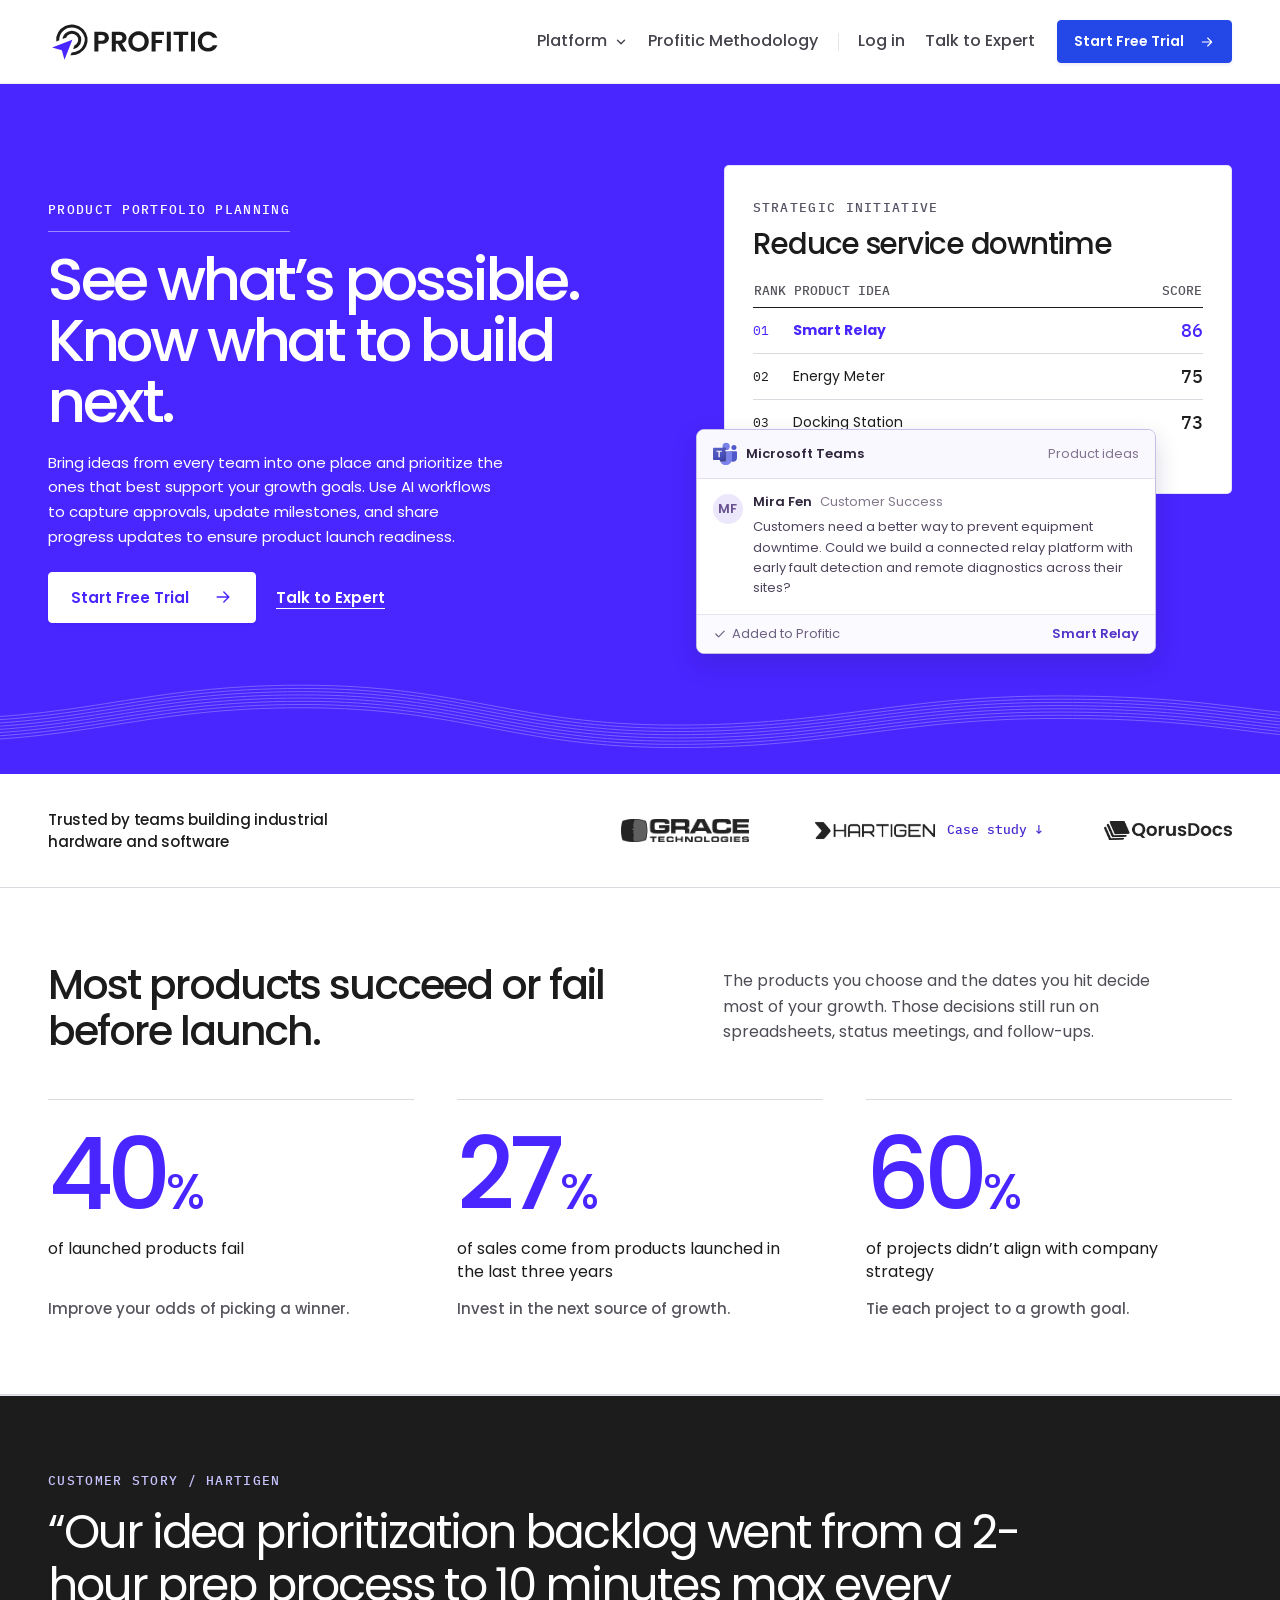
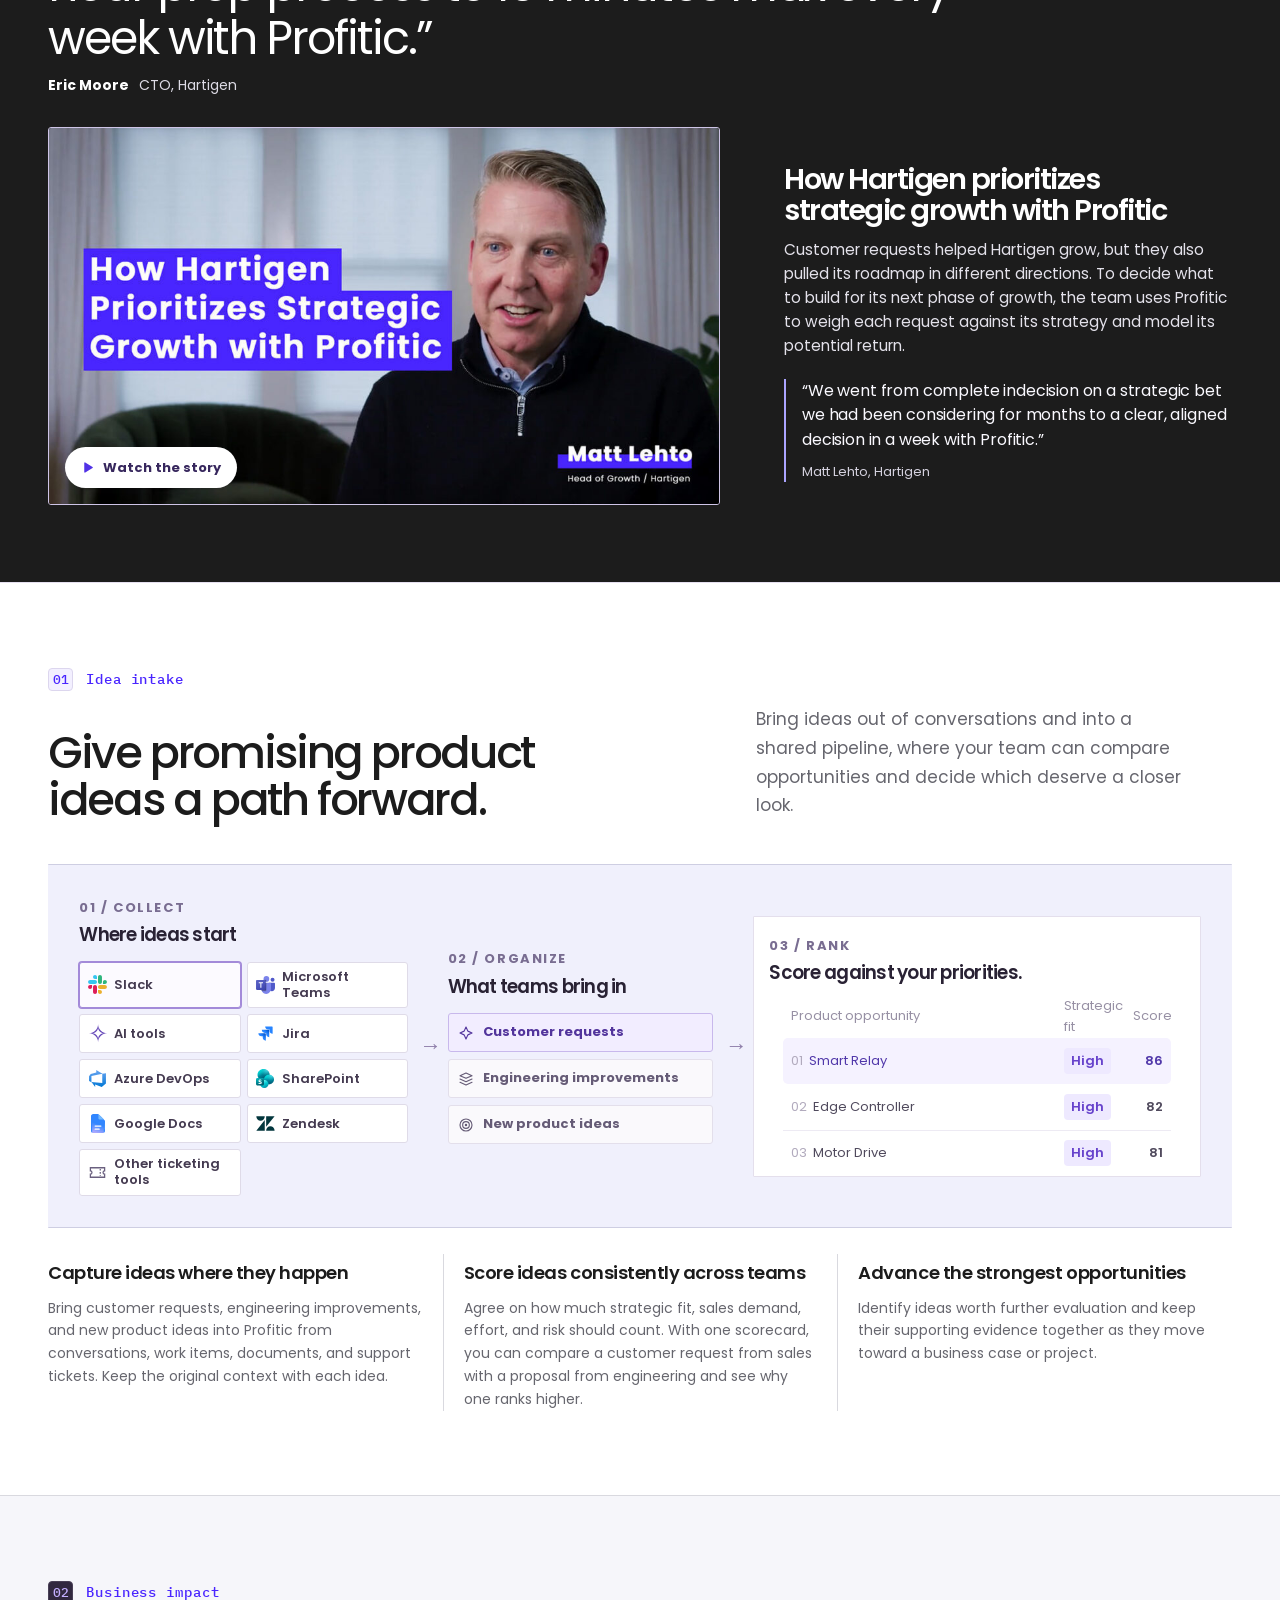
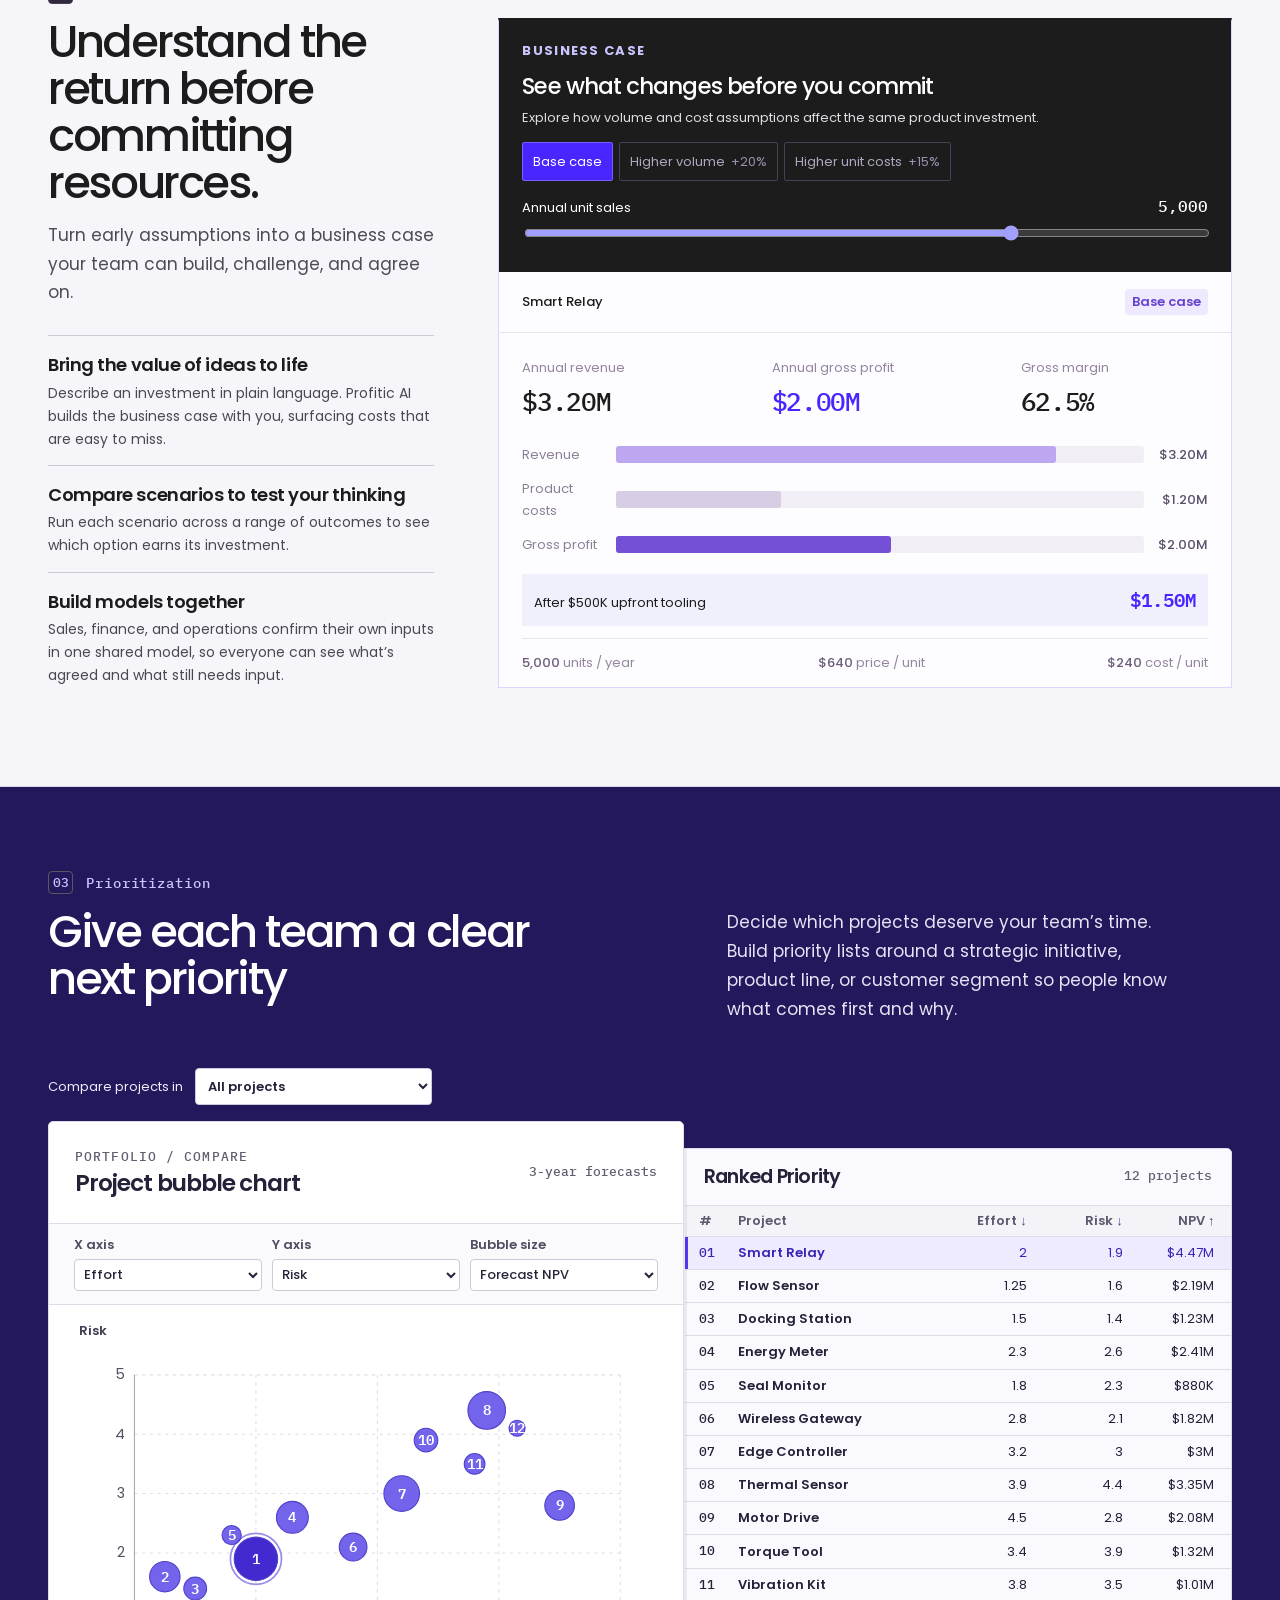
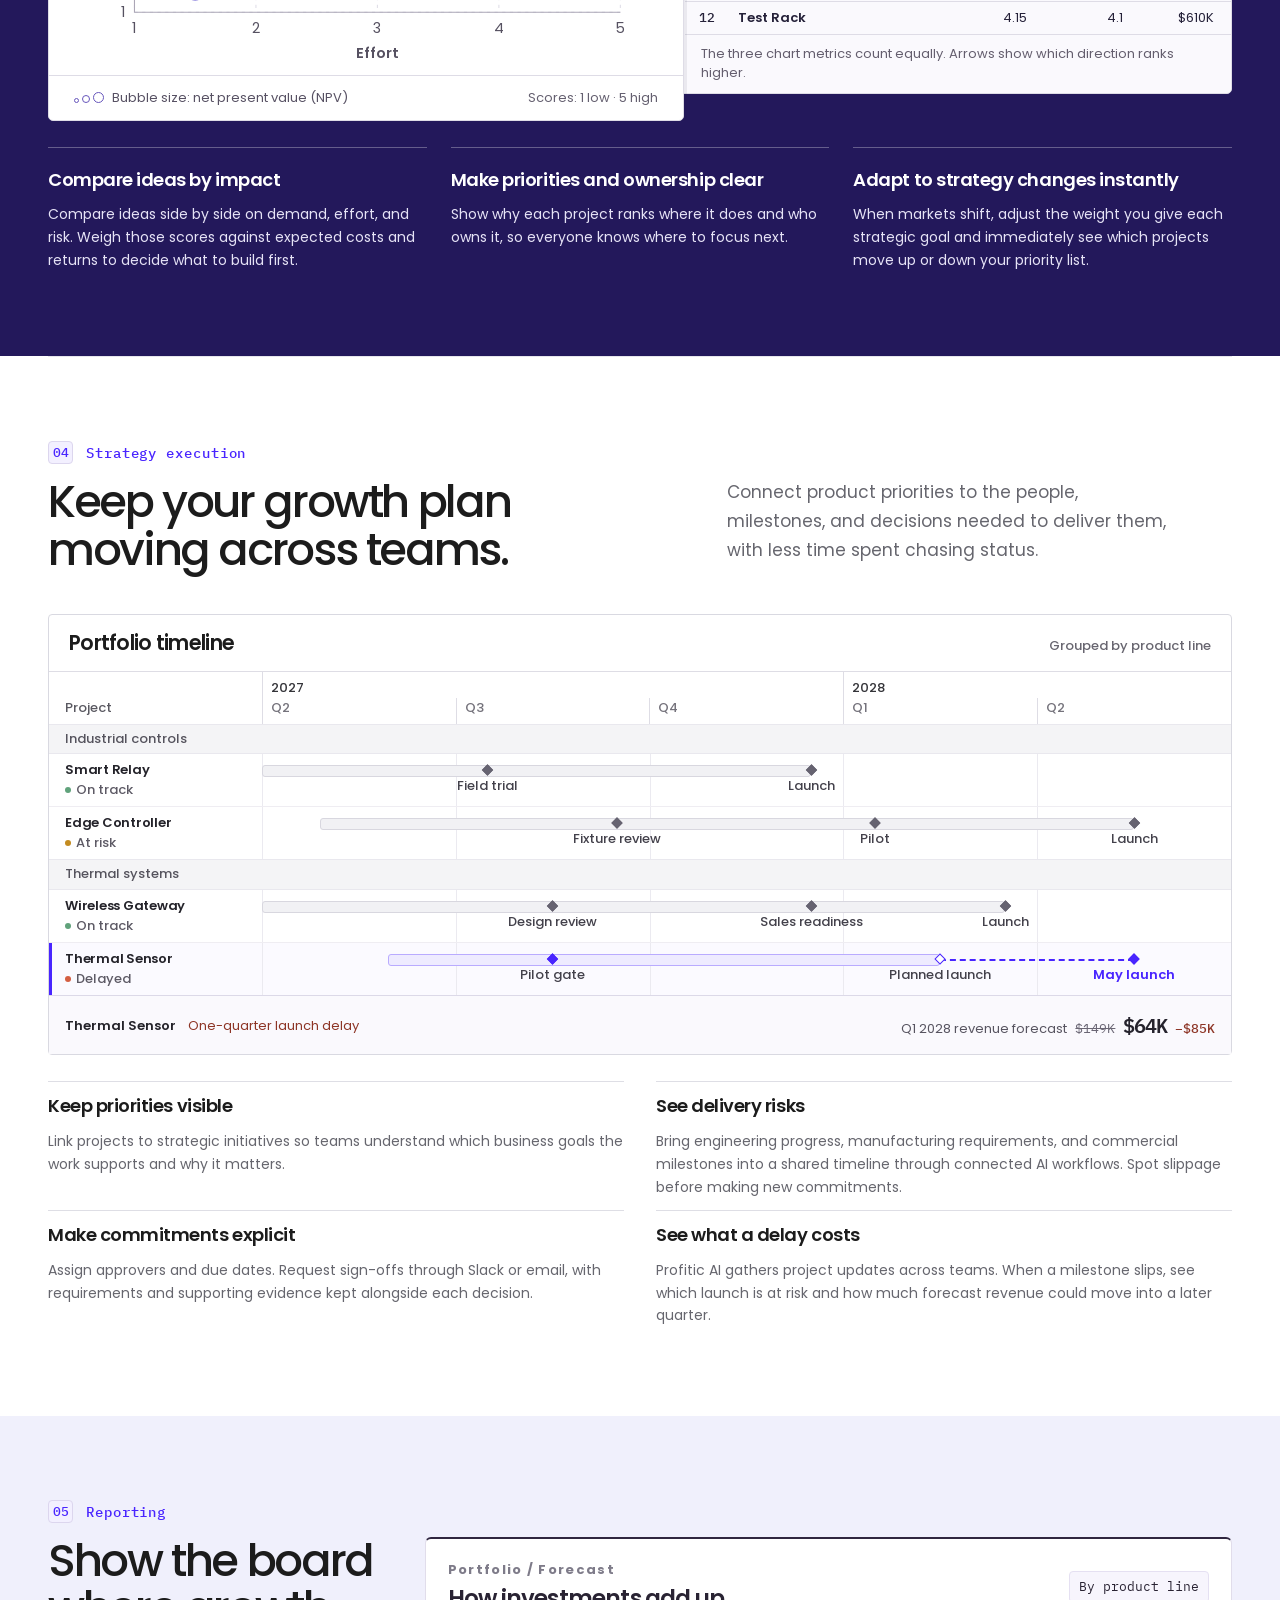
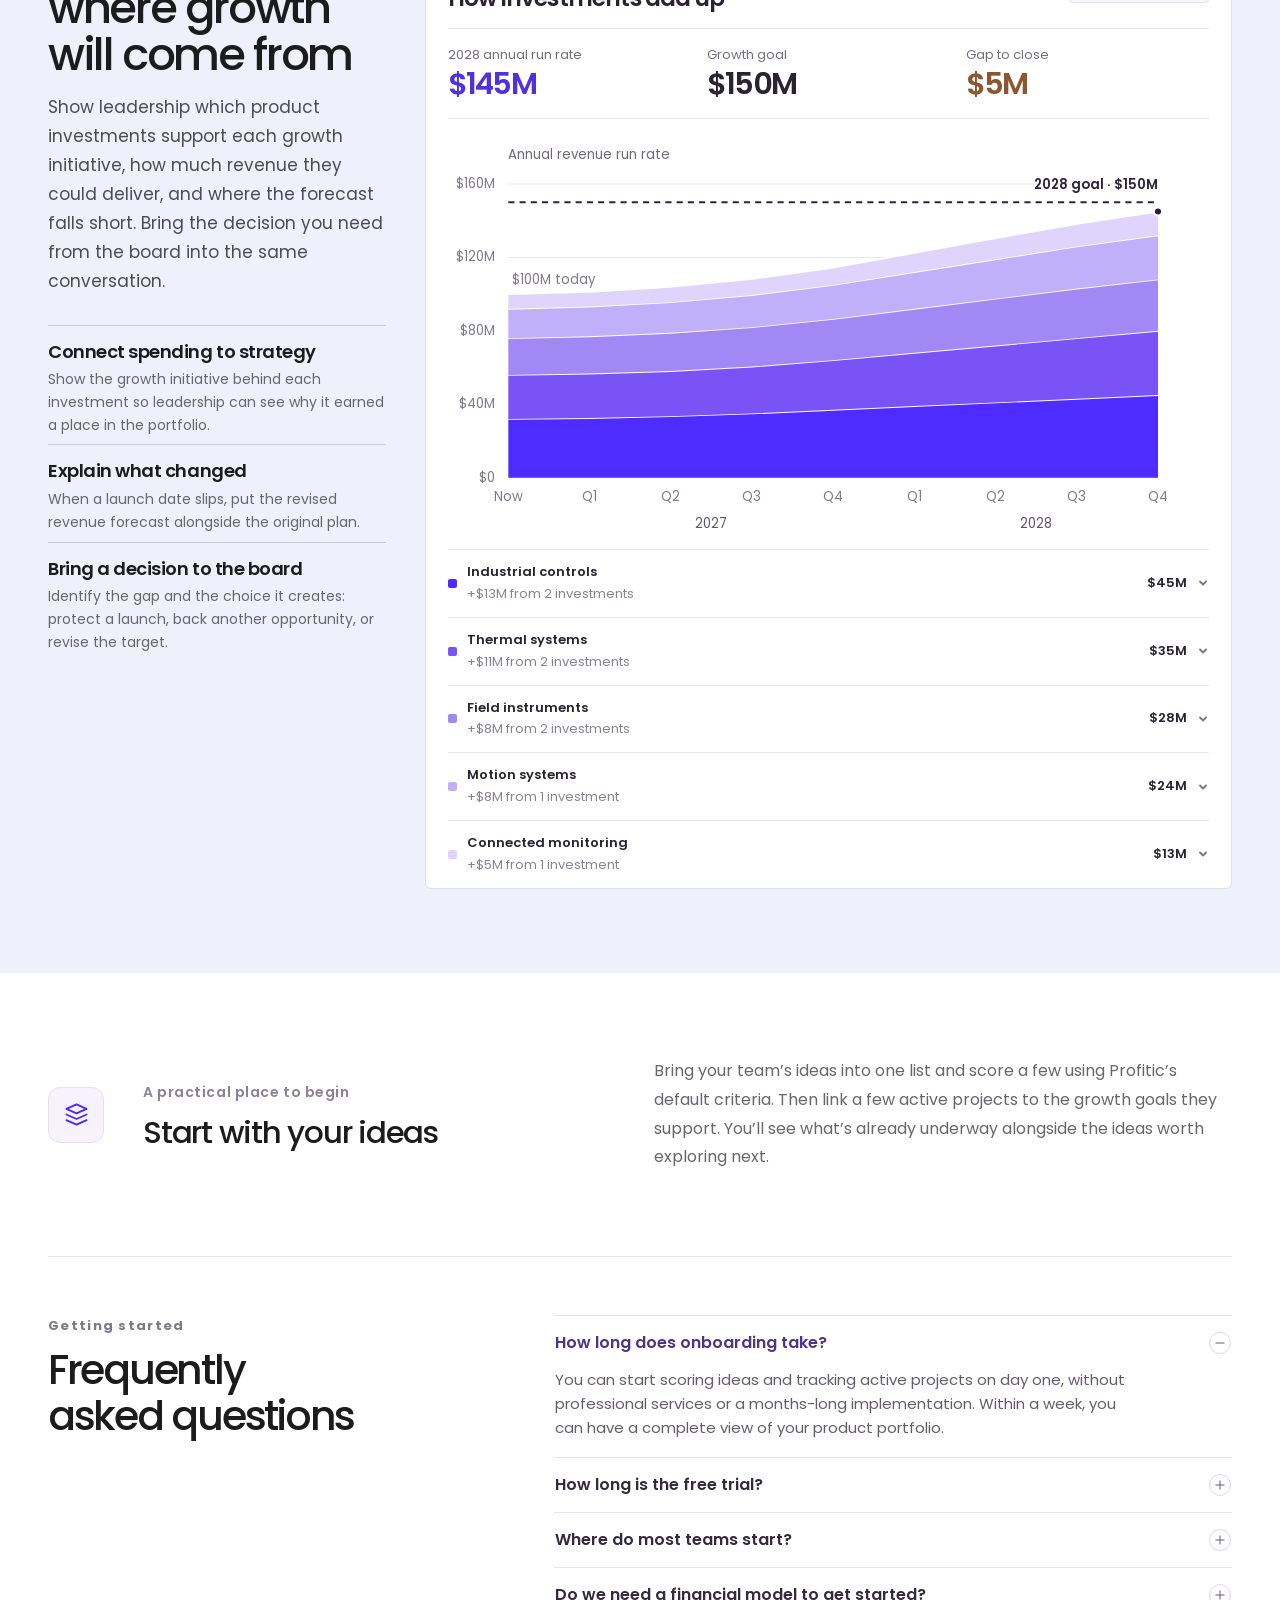
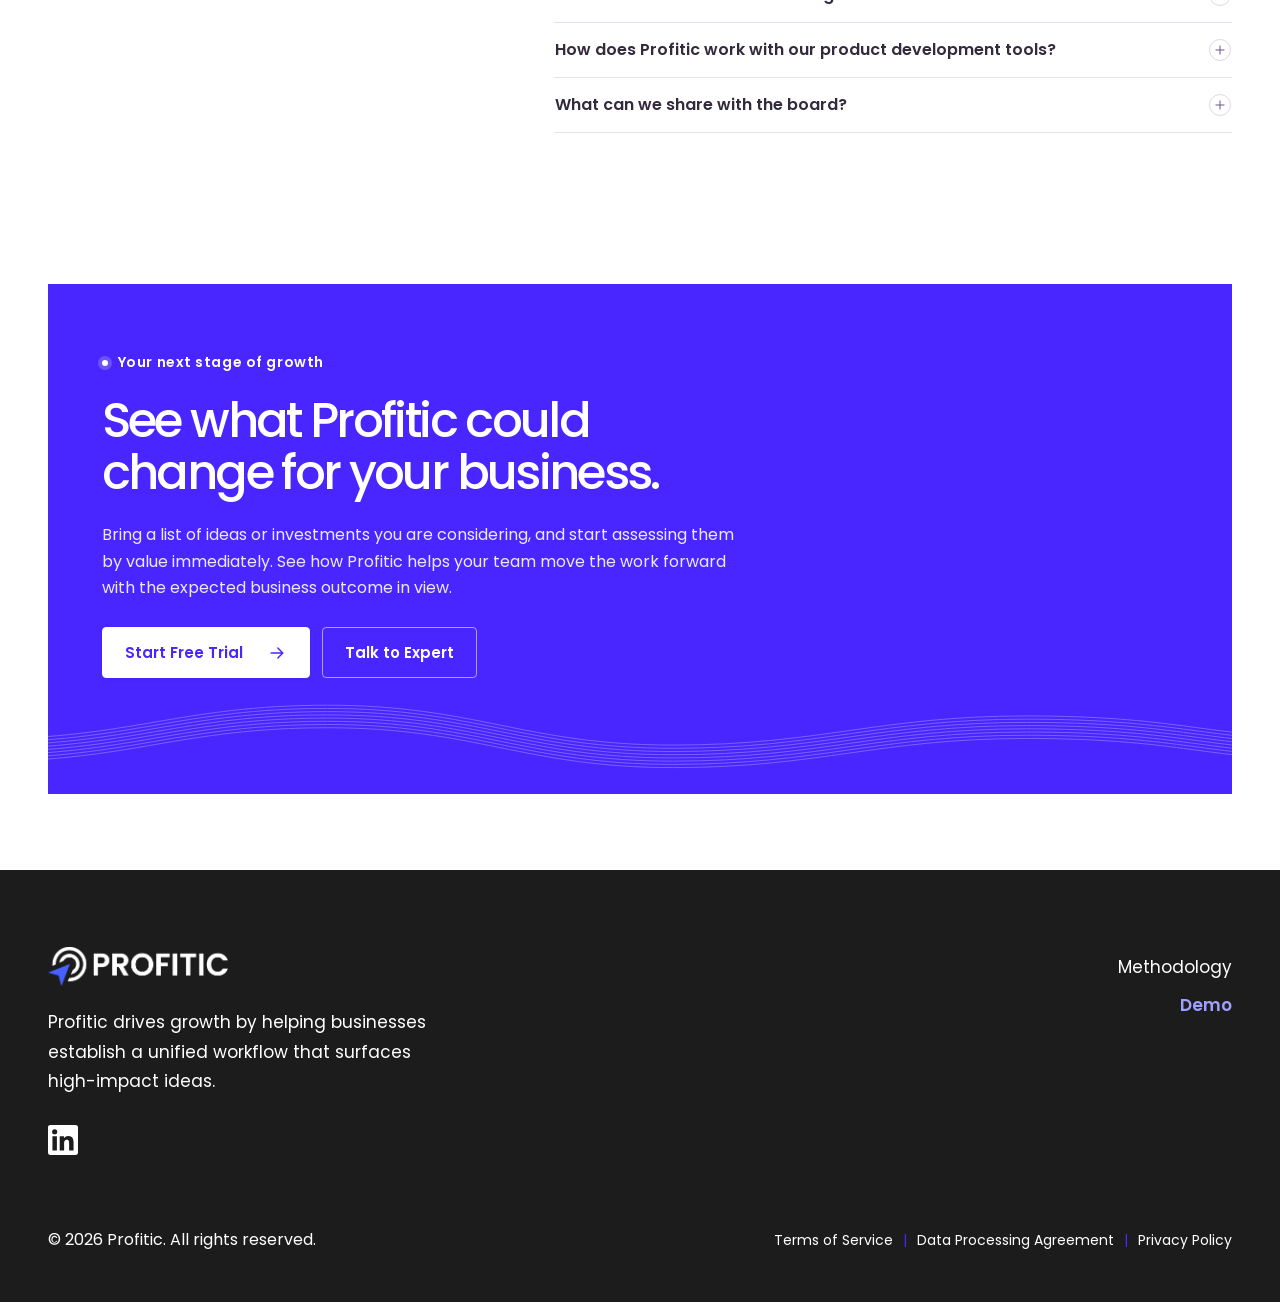
==== commit 143c8739: "Updated Hartigen Quote Hartigen Quote updated" ====
--- a/index.html
+++ b/index.html
@@ -35,8 +35,8 @@
 <link rel="preconnect" href="https://fonts.googleapis.com">
 <link rel="preconnect" href="https://fonts.gstatic.com" crossorigin>
 <link href="https://fonts.googleapis.com/css2?family=IBM+Plex+Mono:wght@400;500&family=Poppins:wght@400;500;600&display=swap" rel="stylesheet">
-<link rel="stylesheet" href="assets/css/style.css?v=389d2993">
-<script type="application/ld+json">{"@context": "https://schema.org", "@graph": [{"@type": "Organization", "@id": "https://profitic.com/#organization", "name": "Profitic", "legalName": "Profitic, Inc.", "url": "https://profitic.com/", "logo": "https://profitic.com/assets/img/logo-profitic.svg", "email": "privacy@profitic.com", "description": "Profitic is a product portfolio planning platform that helps teams collect ideas, score them, model their business case, prioritize what to build, and track execution against growth goals.", "address": {"@type": "PostalAddress", "streetAddress": "3420 W. Lake Sammamish Pkwy SE", "addressLocality": "Bellevue", "addressRegion": "WA", "postalCode": "98008", "addressCountry": "US"}, "sameAs": ["https://www.linkedin.com/company/profitic-ai/"]}, {"@type": "WebSite", "@id": "https://profitic.com/#website", "url": "https://profitic.com/", "name": "Profitic", "publisher": {"@id": "https://profitic.com/#organization"}, "inLanguage": "en-US"}, {"@type": "WebPage", "@id": "https://profitic.com/#webpage", "url": "https://profitic.com/", "name": "Profitic — Turn product strategy into profitable growth", "description": "Make your product operations self-driving so you can focus on growth. Connect ideas, financial decisions, and execution with Profitic.", "isPartOf": {"@id": "https://profitic.com/#website"}, "about": {"@id": "https://profitic.com/#organization"}, "inLanguage": "en-US"}, {"@type": "SoftwareApplication", "@id": "https://profitic.com/#software", "name": "Profitic", "applicationCategory": "BusinessApplication", "applicationSubCategory": "Product portfolio management", "operatingSystem": "Web", "url": "https://profitic.com/", "publisher": {"@id": "https://profitic.com/#organization"}, "description": "Make your product operations self-driving so you can focus on growth. Connect ideas, financial decisions, and execution with Profitic.", "featureList": ["Idea collection", "Value modeling", "Project prioritization", "Product execution", "Portfolio management", "Leadership reporting"], "offers": {"@type": "Offer", "price": "0", "priceCurrency": "USD", "description": "30-day free trial"}}, {"@type": "FAQPage", "mainEntity": [{"@type": "Question", "name": "Industrial controls+$13M from 2 investments$45MExisting business$32MSmart Relay+$6MEdge Controller+$7MThermal systems+$11M from 2 investments$35MExisting business$24MWireless Gateway+$6MThermal Sensor+$5MField instruments+$8M from 2 investments$28MExisting business$20MEnergy Meter+$5MDocking Station+$3MMotion systems+$8M from 1 investment$24MExisting business$16MMotor Drive+$8MConnected monitoring+$5M from 1 investment$13MExisting business$8MVibration Kit+$5M\n\n    \n\n    A practical place to beginStart with your ideasBring your team’s ideas into one list and score a few using Profitic’s default criteria. Then link a few active projects to the growth goals they support. You’ll see what’s already underway alongside the ideas worth exploring next.\n\n    Getting startedFrequently asked questionsHow long does onboarding take?", "acceptedAnswer": {"@type": "Answer", "text": "You can start scoring ideas and tracking active projects on day one, without professional services or a months-long implementation. Within a week, you can have a complete view of your product portfolio."}}, {"@type": "Question", "name": "How long is the free trial?", "acceptedAnswer": {"@type": "Answer", "text": "You can try Profitic free for 30 days."}}, {"@type": "Question", "name": "Where do most teams start?", "acceptedAnswer": {"@type": "Answer", "text": "Most teams import their existing ideas and agree on a few criteria, such as strategic fit, customer demand, and effort. They score each idea against those criteria to decide which ones to explore first."}}, {"@type": "Question", "name": "Do we need a financial model to get started?", "acceptedAnswer": {"@type": "Answer", "text": "No. Start with an idea or an active project. When you’re ready to assess the return, give Profitic AI your estimates for sales volume, price, and costs, then test how the outcome changes."}}, {"@type": "Question", "name": "How does Profitic work with our product development tools?", "acceptedAnswer": {"@type": "Answer", "text": "Profitic is the strategic alignment layer across teams. It gives you one place to agree on what to build, what return to expect, and what it will take to launch. Teams do the work in their existing tools, like Jira or Azure DevOps. Profitic AI brings milestone updates back into the plan so everyone can see what’s on track and where a delay could affect growth."}}, {"@type": "Question", "name": "What can we share with the board?", "acceptedAnswer": {"@type": "Answer", "text": "Show which investments support each growth initiative, their forecast contribution, and how that compares with the target. If a launch slips, you can explain what changed and which decision needs leadership’s attention."}}]}]}</script>
+<link rel="stylesheet" href="assets/css/style.css">
+<script type="application/ld+json">{"@context": "https://schema.org", "@graph": [{"@type": "Organization", "@id": "https://profitic.com/#organization", "name": "Profitic", "legalName": "Profitic, Inc.", "url": "https://profitic.com/", "logo": "https://profitic.com/assets/img/logo-profitic.svg", "email": "privacy@profitic.com", "description": "Profitic is a product portfolio planning platform that helps teams collect ideas, score them, model their business case, prioritize what to build, and track execution against growth goals.", "address": {"@type": "PostalAddress", "streetAddress": "3420 W. Lake Sammamish Pkwy SE", "addressLocality": "Bellevue", "addressRegion": "WA", "postalCode": "98008", "addressCountry": "US"}, "sameAs": ["https://www.linkedin.com/company/profitic-ai/"]}, {"@type": "WebSite", "@id": "https://profitic.com/#website", "url": "https://profitic.com/", "name": "Profitic", "publisher": {"@id": "https://profitic.com/#organization"}, "inLanguage": "en-US"}, {"@type": "WebPage", "@id": "https://profitic.com/#webpage", "url": "https://profitic.com/", "name": "Profitic — Turn product strategy into profitable growth", "description": "Make your product operations self-driving so you can focus on growth. Connect ideas, financial decisions, and execution with Profitic.", "isPartOf": {"@id": "https://profitic.com/#website"}, "about": {"@id": "https://profitic.com/#organization"}, "inLanguage": "en-US"}, {"@type": "SoftwareApplication", "@id": "https://profitic.com/#software", "name": "Profitic", "applicationCategory": "BusinessApplication", "applicationSubCategory": "Product portfolio management", "operatingSystem": "Web", "url": "https://profitic.com/", "publisher": {"@id": "https://profitic.com/#organization"}, "description": "Make your product operations self-driving so you can focus on growth. Connect ideas, financial decisions, and execution with Profitic.", "featureList": ["Idea collection", "Value modeling", "Project prioritization", "Product execution", "Portfolio management", "Leadership reporting"], "offers": {"@type": "Offer", "price": "0", "priceCurrency": "USD", "description": "30-day free trial"}}, {"@type": "FAQPage", "mainEntity": [{"@type": "Question", "name": "How long does onboarding take?", "acceptedAnswer": {"@type": "Answer", "text": "You can start scoring ideas and tracking active projects on day one, without professional services or a months-long implementation. Within a week, you can have a complete view of your product portfolio."}}, {"@type": "Question", "name": "How long is the free trial?", "acceptedAnswer": {"@type": "Answer", "text": "You can try Profitic free for 30 days."}}, {"@type": "Question", "name": "Where do most teams start?", "acceptedAnswer": {"@type": "Answer", "text": "Most teams import their existing ideas and agree on a few criteria, such as strategic fit, customer demand, and effort. They score each idea against those criteria to decide which ones to explore first."}}, {"@type": "Question", "name": "Do we need a financial model to get started?", "acceptedAnswer": {"@type": "Answer", "text": "No. Start with an idea or an active project. When you’re ready to assess the return, give Profitic AI your estimates for sales volume, price, and costs, then test how the outcome changes."}}, {"@type": "Question", "name": "How does Profitic work with our product development tools?", "acceptedAnswer": {"@type": "Answer", "text": "Profitic is the strategic alignment layer across teams. It gives you one place to agree on what to build, what return to expect, and what it will take to launch. Teams do the work in their existing tools, like Jira or Azure DevOps. Profitic AI brings milestone updates back into the plan so everyone can see what’s on track and where a delay could affect growth."}}, {"@type": "Question", "name": "What can we share with the board?", "acceptedAnswer": {"@type": "Answer", "text": "Show which investments support each growth initiative, their forecast contribution, and how that compares with the target. If a launch slips, you can explain what changed and which decision needs leadership’s attention."}}]}]}</script>
 
 <!-- Start of HubSpot Embed Code -->
 <script type="text/javascript" id="hs-script-loader" async defer src="https://js-na2.hs-scripts.com/242087374.js"></script>
@@ -880,7 +880,7 @@
     
 
     <section id="hartigen-story" class="hs41" aria-labelledby="hartigen-title">
-      <div class="container"><div class="story68-lead"><span class="mini-label">Customer story / Hartigen</span><figure class="hs41-quote"><blockquote>“Our idea prioritization backlog process went from a 4-hour process to 10 minutes max every week with Profitic.”</blockquote>
+      <div class="container"><div class="story68-lead"><span class="mini-label">Customer story / Hartigen</span><figure class="hs41-quote"><blockquote>“Our idea prioritization backlog went from a 2-hour prep process to 10 minutes max every week with Profitic.”</blockquote>
             <figcaption><strong>Eric Moore</strong><span>CTO, Hartigen</span></figcaption>
           </figure></div></div><div class="container hs41-grid">
         <div class="hs41-copy">
@@ -995,7 +995,7 @@
       </div>
     </div>
   </footer>
-<script src="assets/js/main.js?v=4b2ce0c9" defer></script>
+<script src="assets/js/main.js" defer></script>
 <script>
 /* Homepage widgets: business case, intake funnel, case video, timeline, priorities chart */
 (function () {
